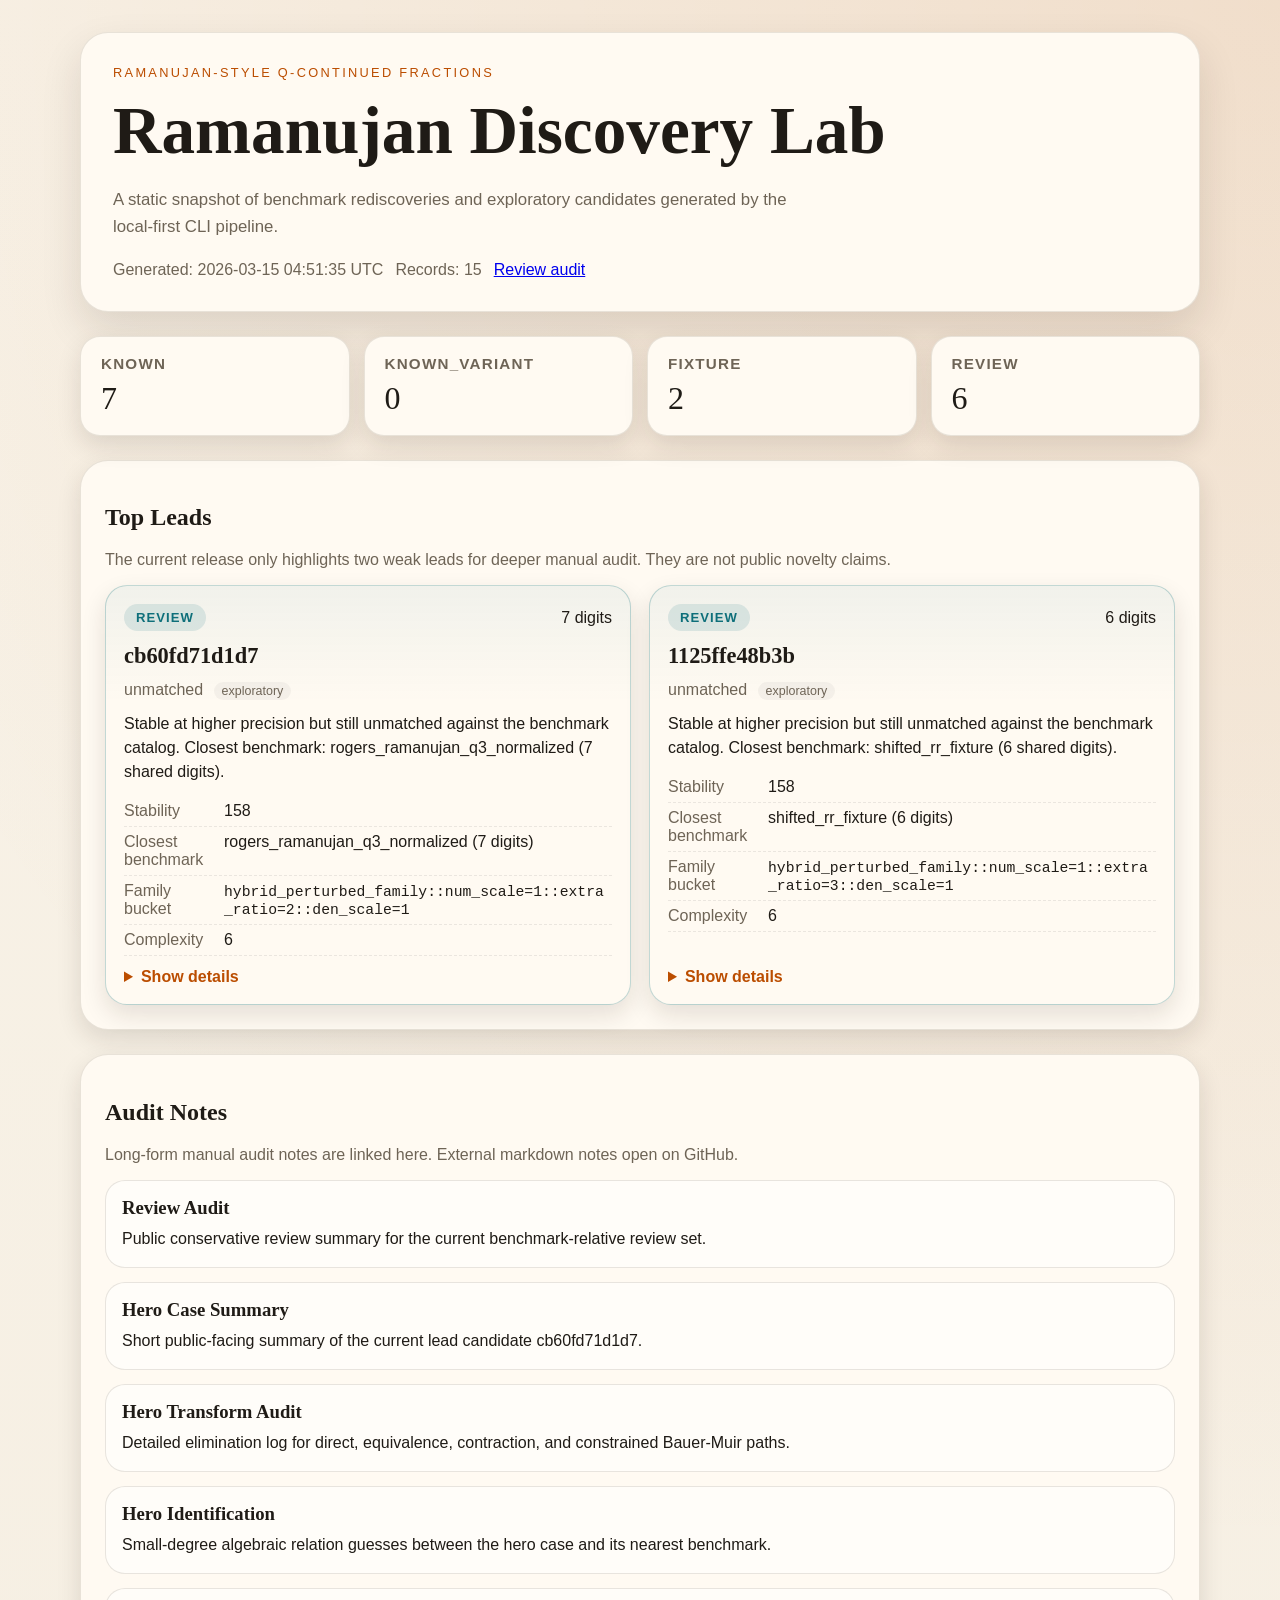
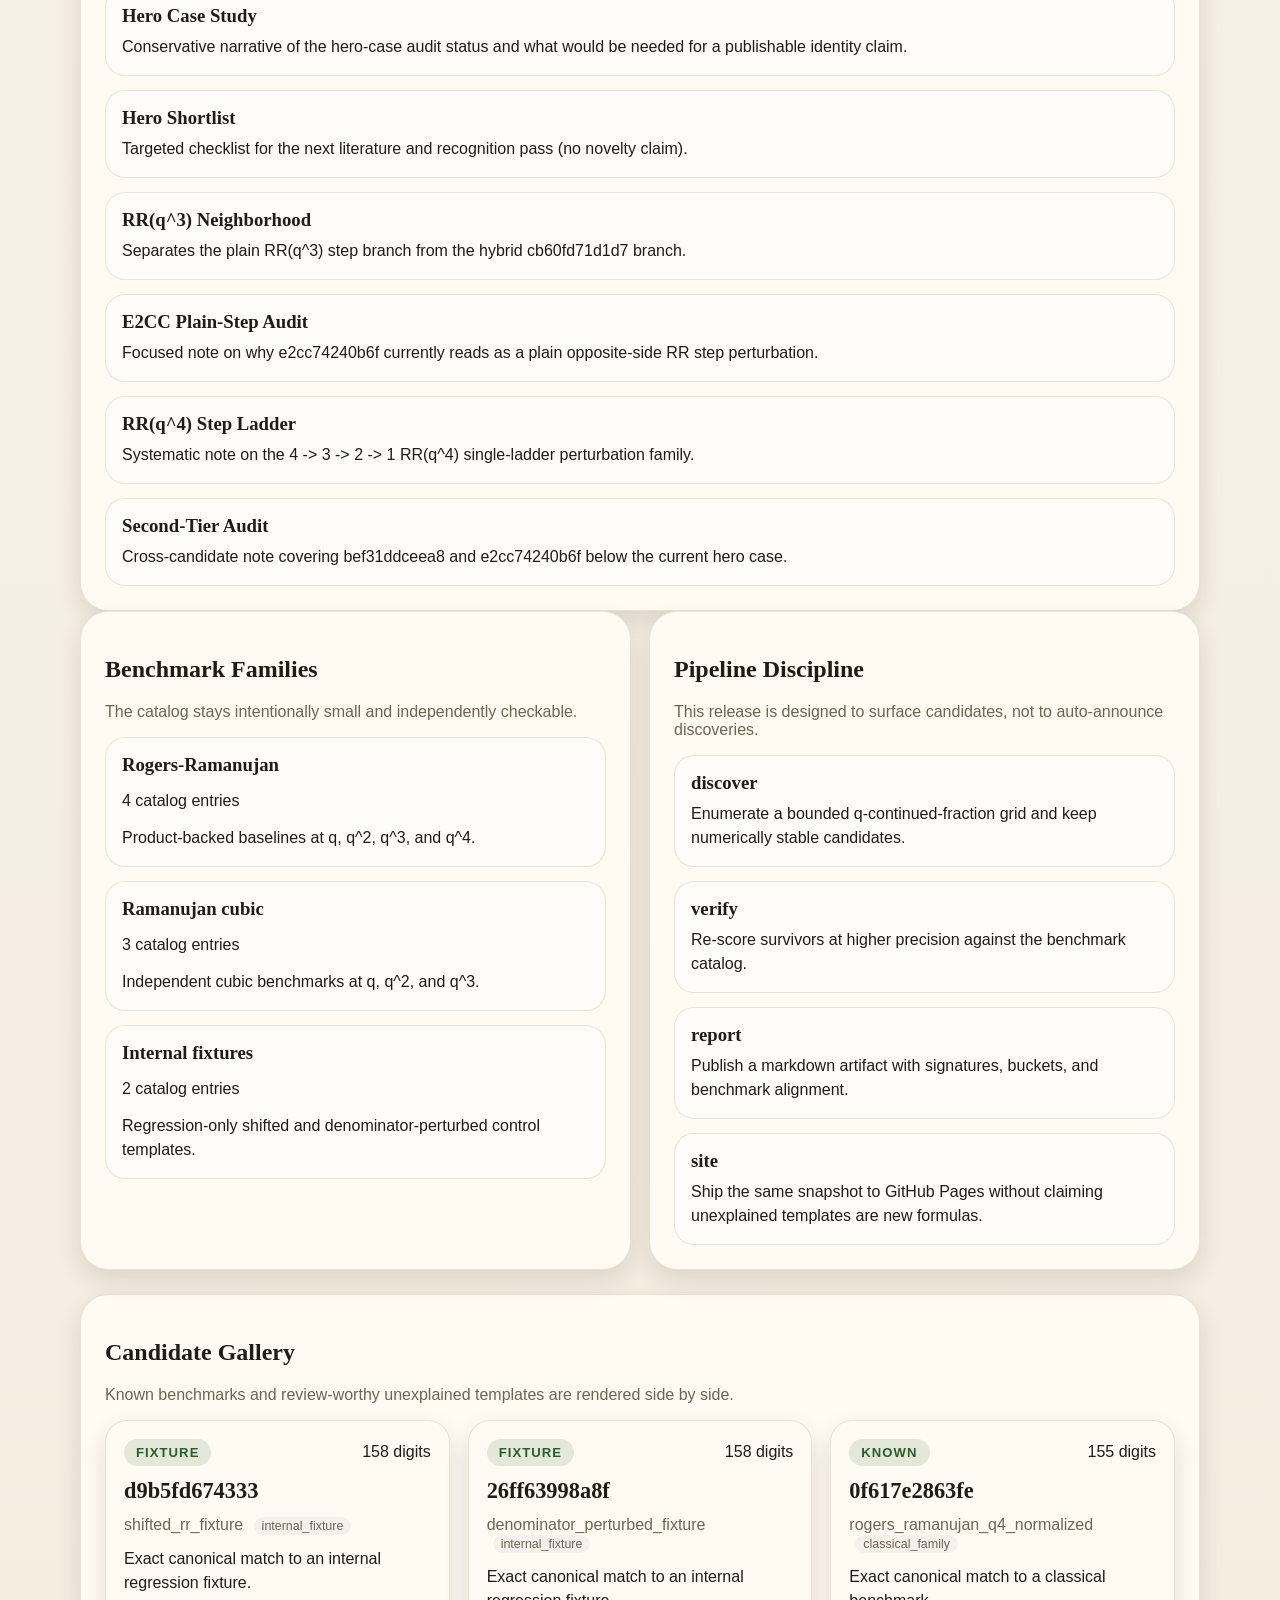
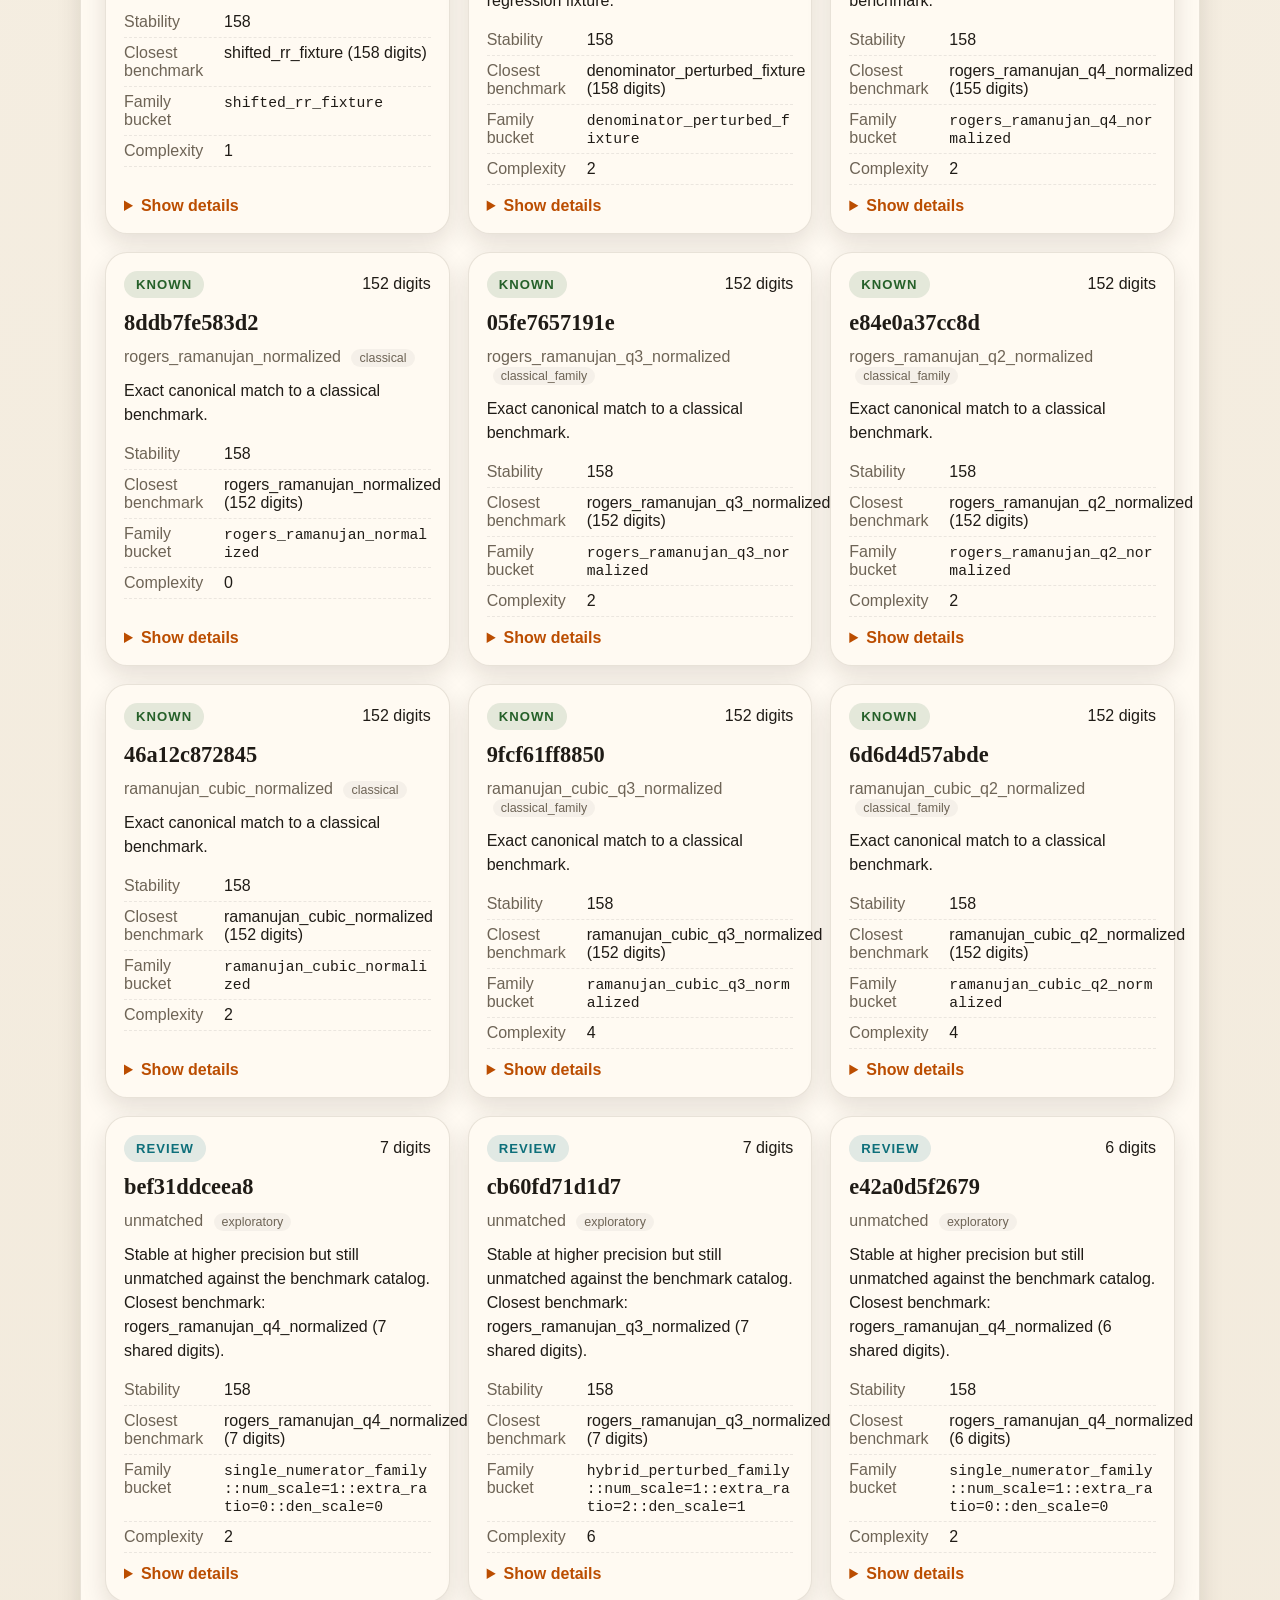
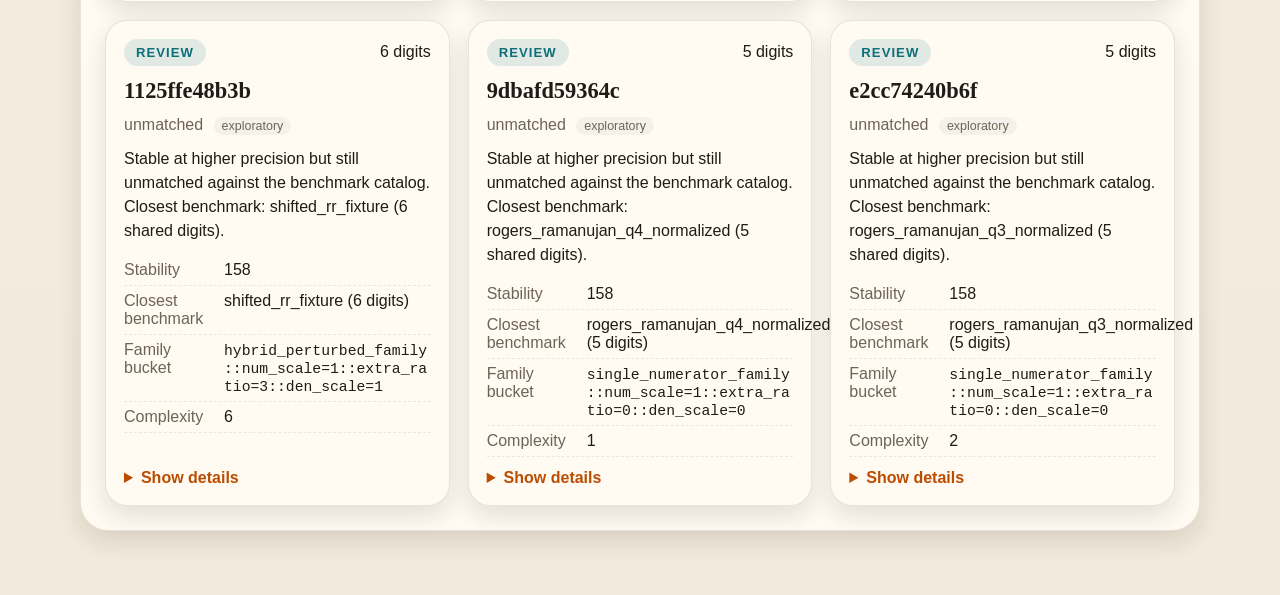
==== docs/index.html @ 00d4ba33 "Broaden hero-case identification and add public audit notes" ====
<!DOCTYPE html>
<html lang="en">
<head>
  <meta charset="utf-8">
  <meta name="viewport" content="width=device-width, initial-scale=1">
  <title>Ramanujan Discovery Lab</title>
  <link rel="stylesheet" href="styles.css">
</head>
<body>
  <main class="page">
    <section class="hero">
      <p class="eyebrow">Ramanujan-style q-continued fractions</p>
      <h1>Ramanujan Discovery Lab</h1>
      <p class="lede">A static snapshot of benchmark rediscoveries and exploratory candidates generated by the local-first CLI pipeline.</p>
      <div class="meta">
        <span>Generated: 2026-03-15 04:51:35 UTC</span>
        <span>Records: 15</span>
        <a href="review-audit.html">Review audit</a>
      </div>
    </section>
    <section class="stats" id="stats"></section>
    <section class="panel spotlight">
      <div class="panel-header">
        <h2>Top Leads</h2>
        <p>The current release only highlights two weak leads for deeper manual audit. They are not public novelty claims.</p>
      </div>
      <div class="cards" id="top-leads"></div>
    </section>
    <section class="panel">
      <div class="panel-header">
        <h2>Audit Notes</h2>
        <p>Long-form manual audit notes are linked here. External markdown notes open on GitHub.</p>
      </div>
      <div class="stack" id="audit-notes"></div>
    </section>
    <section class="info-grid">
      <section class="panel">
        <div class="panel-header">
          <h2>Benchmark Families</h2>
          <p>The catalog stays intentionally small and independently checkable.</p>
        </div>
        <div class="stack" id="benchmark-families"></div>
      </section>
      <section class="panel">
        <div class="panel-header">
          <h2>Pipeline Discipline</h2>
          <p>This release is designed to surface candidates, not to auto-announce discoveries.</p>
        </div>
        <div class="stack" id="pipeline-list"></div>
      </section>
    </section>
    <section class="panel">
      <div class="panel-header">
        <h2>Candidate Gallery</h2>
        <p>Known benchmarks and review-worthy unexplained templates are rendered side by side.</p>
      </div>
      <div class="cards" id="cards"></div>
    </section>
  </main>
  <script>
    const payload = {"title": "Ramanujan Discovery Lab", "generated_at": "2026-03-15 04:51:35 UTC", "records": [{"id": "d9b5fd674333", "template": {"top_constant": 1, "base_denominator": 1, "numerator_scale": 1, "numerator_q_shift": 2, "numerator_q_step": 1, "numerator_extra_scale": 0, "numerator_extra_q_shift": 1, "numerator_extra_q_step": 1, "denominator_constant": 1, "denominator_scale": 0, "denominator_q_shift": 1, "denominator_q_step": 1}, "q_values": [0.04, 0.11, 0.17, 0.23], "value_estimates": ["0.998402657976864789170521", "0.988060358992057478100966", "0.972045123636784664545912", "0.950330180758873924590325"], "matched_target": "shifted_rr_fixture", "closest_benchmark": "shifted_rr_fixture", "closest_benchmark_digits": 158, "family_bucket": "shifted_rr_fixture", "equivalence_key": "shifted_rr_fixture", "benchmark_kind": "internal_fixture", "digits_agree": 158, "stability_score": 158, "novelty_status": "fixture", "notes": "Exact canonical match to an internal regression fixture.", "template_signature": "qcf:top=1;base=1;ns=1;nr=2;nk=1;nes=0;ner=0;nek=0;dc=1;ds=0;dr=0;dk=0", "template_latex": "\\cfrac{1}{1 + \\cfrac{1 q^{2 + 1(n-1)}}{1 + 0 q^{1 + 1(n-1)} + \\ddots}}", "complexity_score": 1}, {"id": "26ff63998a8f", "template": {"top_constant": 1, "base_denominator": 1, "numerator_scale": 1, "numerator_q_shift": 1, "numerator_q_step": 1, "numerator_extra_scale": 0, "numerator_extra_q_shift": 1, "numerator_extra_q_step": 1, "denominator_constant": 1, "denominator_scale": 1, "denominator_q_shift": 1, "denominator_q_step": 1}, "q_values": [0.04, 0.11, 0.17, 0.23], "value_estimates": ["0.963017660597299378689753", "0.910709912663064685456978", "0.875726953889129874674948", "0.847649489867582579985575"], "matched_target": "denominator_perturbed_fixture", "closest_benchmark": "denominator_perturbed_fixture", "closest_benchmark_digits": 158, "family_bucket": "denominator_perturbed_fixture", "equivalence_key": "denominator_perturbed_fixture", "benchmark_kind": "internal_fixture", "digits_agree": 158, "stability_score": 158, "novelty_status": "fixture", "notes": "Exact canonical match to an internal regression fixture.", "template_signature": "qcf:top=1;base=1;ns=1;nr=1;nk=1;nes=0;ner=0;nek=0;dc=1;ds=1;dr=1;dk=1", "template_latex": "\\cfrac{1}{1 + \\cfrac{1 q^{1 + 1(n-1)}}{1 + 1 q^{1 + 1(n-1)} + \\ddots}}", "complexity_score": 2}, {"id": "0f617e2863fe", "template": {"top_constant": 1, "base_denominator": 1, "numerator_scale": 1, "numerator_q_shift": 4, "numerator_q_step": 4, "numerator_extra_scale": 0, "numerator_extra_q_shift": 1, "numerator_extra_q_step": 1, "denominator_constant": 1, "denominator_scale": 0, "denominator_q_shift": 1, "denominator_q_step": 1}, "q_values": [0.04, 0.11, 0.17, 0.23], "value_estimates": ["0.999997440006553599999957", "0.999853611435887640569967", "0.999165487575257894165219", "0.997209421037373132519488"], "matched_target": "rogers_ramanujan_q4_normalized", "closest_benchmark": "rogers_ramanujan_q4_normalized", "closest_benchmark_digits": 155, "family_bucket": "rogers_ramanujan_q4_normalized", "equivalence_key": "rogers_ramanujan_q4_normalized", "benchmark_kind": "classical_family", "digits_agree": 155, "stability_score": 158, "novelty_status": "known", "notes": "Exact canonical match to a classical benchmark.", "template_signature": "qcf:top=1;base=1;ns=1;nr=4;nk=4;nes=0;ner=0;nek=0;dc=1;ds=0;dr=0;dk=0", "template_latex": "\\cfrac{1}{1 + \\cfrac{1 q^{4 + 4(n-1)}}{1 + 0 q^{1 + 1(n-1)} + \\ddots}}", "complexity_score": 2}, {"id": "8ddb7fe583d2", "template": {"top_constant": 1, "base_denominator": 1, "numerator_scale": 1, "numerator_q_shift": 1, "numerator_q_step": 1, "numerator_extra_scale": 0, "numerator_extra_q_shift": 1, "numerator_extra_q_step": 1, "denominator_constant": 1, "denominator_scale": 0, "denominator_q_shift": 1, "denominator_q_step": 1}, "q_values": [0.04, 0.11, 0.17, 0.23], "value_estimates": ["0.961597538467597602733673", "0.901968116492133222222205", "0.858186654109463722548409", "0.820630020569653118707423"], "matched_target": "rogers_ramanujan_normalized", "closest_benchmark": "rogers_ramanujan_normalized", "closest_benchmark_digits": 152, "family_bucket": "rogers_ramanujan_normalized", "equivalence_key": "rogers_ramanujan_normalized", "benchmark_kind": "classical", "digits_agree": 152, "stability_score": 158, "novelty_status": "known", "notes": "Exact canonical match to a classical benchmark.", "template_signature": "qcf:top=1;base=1;ns=1;nr=1;nk=1;nes=0;ner=0;nek=0;dc=1;ds=0;dr=0;dk=0", "template_latex": "\\cfrac{1}{1 + \\cfrac{1 q^{1 + 1(n-1)}}{1 + 0 q^{1 + 1(n-1)} + \\ddots}}", "complexity_score": 0}, {"id": "05fe7657191e", "template": {"top_constant": 1, "base_denominator": 1, "numerator_scale": 1, "numerator_q_shift": 3, "numerator_q_step": 3, "numerator_extra_scale": 0, "numerator_extra_q_shift": 1, "numerator_extra_q_step": 1, "denominator_constant": 1, "denominator_scale": 0, "denominator_q_shift": 1, "denominator_q_step": 1}, "q_values": [0.04, 0.11, 0.17, 0.23], "value_estimates": ["0.999936004095999983223858", "0.998670771557865743318931", "0.995111136989226191827579", "0.987981014237806118414699"], "matched_target": "rogers_ramanujan_q3_normalized", "closest_benchmark": "rogers_ramanujan_q3_normalized", "closest_benchmark_digits": 152, "family_bucket": "rogers_ramanujan_q3_normalized", "equivalence_key": "rogers_ramanujan_q3_normalized", "benchmark_kind": "classical_family", "digits_agree": 152, "stability_score": 158, "novelty_status": "known", "notes": "Exact canonical match to a classical benchmark.", "template_signature": "qcf:top=1;base=1;ns=1;nr=3;nk=3;nes=0;ner=0;nek=0;dc=1;ds=0;dr=0;dk=0", "template_latex": "\\cfrac{1}{1 + \\cfrac{1 q^{3 + 3(n-1)}}{1 + 0 q^{1 + 1(n-1)} + \\ddots}}", "complexity_score": 2}, {"id": "e84e0a37cc8d", "template": {"top_constant": 1, "base_denominator": 1, "numerator_scale": 1, "numerator_q_shift": 2, "numerator_q_step": 2, "numerator_extra_scale": 0, "numerator_extra_q_shift": 1, "numerator_extra_q_step": 1, "denominator_constant": 1, "denominator_scale": 0, "denominator_q_shift": 1, "denominator_q_step": 1}, "q_values": [0.04, 0.11, 0.17, 0.23], "value_estimates": ["0.998402559993456869009627", "0.988046388820385687188848", "0.971934532018397165119484", "0.949890972408316039870452"], "matched_target": "rogers_ramanujan_q2_normalized", "closest_benchmark": "rogers_ramanujan_q2_normalized", "closest_benchmark_digits": 152, "family_bucket": "rogers_ramanujan_q2_normalized", "equivalence_key": "rogers_ramanujan_q2_normalized", "benchmark_kind": "classical_family", "digits_agree": 152, "stability_score": 158, "novelty_status": "known", "notes": "Exact canonical match to a classical benchmark.", "template_signature": "qcf:top=1;base=1;ns=1;nr=2;nk=2;nes=0;ner=0;nek=0;dc=1;ds=0;dr=0;dk=0", "template_latex": "\\cfrac{1}{1 + \\cfrac{1 q^{2 + 2(n-1)}}{1 + 0 q^{1 + 1(n-1)} + \\ddots}}", "complexity_score": 2}, {"id": "46a12c872845", "template": {"top_constant": 1, "base_denominator": 1, "numerator_scale": 1, "numerator_q_shift": 1, "numerator_q_step": 1, "numerator_extra_scale": 1, "numerator_extra_q_shift": 2, "numerator_extra_q_step": 2, "denominator_constant": 1, "denominator_scale": 0, "denominator_q_shift": 1, "denominator_q_step": 1}, "q_values": [0.04, 0.11, 0.17, 0.23], "value_estimates": ["0.960122793324099052462383", "0.892359376991839624588585", "0.838093820782656835146104", "0.788552806286308585752639"], "matched_target": "ramanujan_cubic_normalized", "closest_benchmark": "ramanujan_cubic_normalized", "closest_benchmark_digits": 152, "family_bucket": "ramanujan_cubic_normalized", "equivalence_key": "ramanujan_cubic_normalized", "benchmark_kind": "classical", "digits_agree": 152, "stability_score": 158, "novelty_status": "known", "notes": "Exact canonical match to a classical benchmark.", "template_signature": "qcf:top=1;base=1;ns=1;nr=1;nk=1;nes=1;ner=2;nek=2;dc=1;ds=0;dr=0;dk=0", "template_latex": "\\cfrac{1}{1 + \\cfrac{1 q^{1 + 1(n-1)} + 1 q^{2 + 2(n-1)}}{1 + 0 q^{1 + 1(n-1)} + \\ddots}}", "complexity_score": 2}, {"id": "9fcf61ff8850", "template": {"top_constant": 1, "base_denominator": 1, "numerator_scale": 1, "numerator_q_shift": 3, "numerator_q_step": 3, "numerator_extra_scale": 1, "numerator_extra_q_shift": 6, "numerator_extra_q_step": 6, "denominator_constant": 1, "denominator_scale": 0, "denominator_q_shift": 1, "denominator_q_step": 1}, "q_values": [0.04, 0.11, 0.17, 0.23], "value_estimates": ["0.999936000000524254444495", "0.998669004709614370208447", "0.995087236007702072132868", "0.98783655822225710972265"], "matched_target": "ramanujan_cubic_q3_normalized", "closest_benchmark": "ramanujan_cubic_q3_normalized", "closest_benchmark_digits": 152, "family_bucket": "ramanujan_cubic_q3_normalized", "equivalence_key": "ramanujan_cubic_q3_normalized", "benchmark_kind": "classical_family", "digits_agree": 152, "stability_score": 158, "novelty_status": "known", "notes": "Exact canonical match to a classical benchmark.", "template_signature": "qcf:top=1;base=1;ns=1;nr=3;nk=3;nes=1;ner=6;nek=6;dc=1;ds=0;dr=0;dk=0", "template_latex": "\\cfrac{1}{1 + \\cfrac{1 q^{3 + 3(n-1)} + 1 q^{6 + 6(n-1)}}{1 + 0 q^{1 + 1(n-1)} + \\ddots}}", "complexity_score": 4}, {"id": "6d6d4d57abde", "template": {"top_constant": 1, "base_denominator": 1, "numerator_scale": 1, "numerator_q_shift": 2, "numerator_q_step": 2, "numerator_extra_scale": 1, "numerator_extra_q_shift": 4, "numerator_extra_q_step": 4, "denominator_constant": 1, "denominator_scale": 0, "denominator_q_shift": 1, "denominator_q_step": 1}, "q_values": [0.04, 0.11, 0.17, 0.23], "value_estimates": ["0.998400008178882381241447", "0.987903500003250952005799", "0.971146862089333236299758", "0.947380078300437247384569"], "matched_target": "ramanujan_cubic_q2_normalized", "closest_benchmark": "ramanujan_cubic_q2_normalized", "closest_benchmark_digits": 152, "family_bucket": "ramanujan_cubic_q2_normalized", "equivalence_key": "ramanujan_cubic_q2_normalized", "benchmark_kind": "classical_family", "digits_agree": 152, "stability_score": 158, "novelty_status": "known", "notes": "Exact canonical match to a classical benchmark.", "template_signature": "qcf:top=1;base=1;ns=1;nr=2;nk=2;nes=1;ner=4;nek=4;dc=1;ds=0;dr=0;dk=0", "template_latex": "\\cfrac{1}{1 + \\cfrac{1 q^{2 + 2(n-1)} + 1 q^{4 + 4(n-1)}}{1 + 0 q^{1 + 1(n-1)} + \\ddots}}", "complexity_score": 4}, {"id": "bef31ddceea8", "template": {"top_constant": 1, "base_denominator": 1, "numerator_scale": 1, "numerator_q_shift": 4, "numerator_q_step": 3, "numerator_extra_scale": 0, "numerator_extra_q_shift": 1, "numerator_extra_q_step": 1, "denominator_constant": 1, "denominator_scale": 0, "denominator_q_shift": 1, "denominator_q_step": 1}, "q_values": [0.04, 0.11, 0.17, 0.23], "value_estimates": ["0.999997440006554002651079", "0.999853611461272939887615", "0.999165490415065920634744", "0.997209493991737890061532"], "matched_target": "unmatched", "closest_benchmark": "rogers_ramanujan_q4_normalized", "closest_benchmark_digits": 7, "family_bucket": "single_numerator_family::num_scale=1::extra_ratio=0::den_scale=0", "equivalence_key": "review::closest=rogers_ramanujan_q4_normalized::num_scale=1::main_shift_delta=0::main_step_delta=-1::extra_exists=0::extra_scale=0::extra_shift_delta=0::extra_step_delta=0::den_exists=0::den_scale=0::den_shift_delta=0::den_step_delta=0", "benchmark_kind": "exploratory", "digits_agree": 7, "stability_score": 158, "novelty_status": "review", "notes": "Stable at higher precision but still unmatched against the benchmark catalog. Closest benchmark: rogers_ramanujan_q4_normalized (7 shared digits).", "template_signature": "qcf:top=1;base=1;ns=1;nr=4;nk=3;nes=0;ner=0;nek=0;dc=1;ds=0;dr=0;dk=0", "template_latex": "\\cfrac{1}{1 + \\cfrac{1 q^{4 + 3(n-1)}}{1 + 0 q^{1 + 1(n-1)} + \\ddots}}", "complexity_score": 2}, {"id": "cb60fd71d1d7", "template": {"top_constant": 1, "base_denominator": 1, "numerator_scale": 1, "numerator_q_shift": 3, "numerator_q_step": 3, "numerator_extra_scale": 1, "numerator_extra_q_shift": 6, "numerator_extra_q_step": 6, "denominator_constant": 1, "denominator_scale": 1, "denominator_q_shift": 3, "denominator_q_step": 3}, "q_values": [0.04, 0.11, 0.17, 0.23], "value_estimates": ["0.999936004095999966449863", "0.998670771554739824461899", "0.99511113641513511126752", "0.987980993110192036134198"], "matched_target": "unmatched", "closest_benchmark": "rogers_ramanujan_q3_normalized", "closest_benchmark_digits": 7, "family_bucket": "hybrid_perturbed_family::num_scale=1::extra_ratio=2::den_scale=1", "equivalence_key": "review::closest=rogers_ramanujan_q3_normalized::num_scale=1::main_shift_delta=0::main_step_delta=0::extra_exists=1::extra_scale=1::extra_shift_delta=3::extra_step_delta=3::den_exists=1::den_scale=1::den_shift_delta=3::den_step_delta=3", "benchmark_kind": "exploratory", "digits_agree": 7, "stability_score": 158, "novelty_status": "review", "notes": "Stable at higher precision but still unmatched against the benchmark catalog. Closest benchmark: rogers_ramanujan_q3_normalized (7 shared digits).", "template_signature": "qcf:top=1;base=1;ns=1;nr=3;nk=3;nes=1;ner=6;nek=6;dc=1;ds=1;dr=3;dk=3", "template_latex": "\\cfrac{1}{1 + \\cfrac{1 q^{3 + 3(n-1)} + 1 q^{6 + 6(n-1)}}{1 + 1 q^{3 + 3(n-1)} + \\ddots}}", "complexity_score": 6}, {"id": "e42a0d5f2679", "template": {"top_constant": 1, "base_denominator": 1, "numerator_scale": 1, "numerator_q_shift": 4, "numerator_q_step": 2, "numerator_extra_scale": 0, "numerator_extra_q_shift": 1, "numerator_extra_q_step": 1, "denominator_constant": 1, "denominator_scale": 0, "denominator_q_shift": 1, "denominator_q_step": 1}, "q_values": [0.04, 0.11, 0.17, 0.23], "value_estimates": ["0.999997440006564068929097", "0.999853611692047978920103", "0.999165507119414228190634", "0.997209811137269532162656"], "matched_target": "unmatched", "closest_benchmark": "rogers_ramanujan_q4_normalized", "closest_benchmark_digits": 6, "family_bucket": "single_numerator_family::num_scale=1::extra_ratio=0::den_scale=0", "equivalence_key": "review::closest=rogers_ramanujan_q4_normalized::num_scale=1::main_shift_delta=0::main_step_delta=-2::extra_exists=0::extra_scale=0::extra_shift_delta=0::extra_step_delta=0::den_exists=0::den_scale=0::den_shift_delta=0::den_step_delta=0", "benchmark_kind": "exploratory", "digits_agree": 6, "stability_score": 158, "novelty_status": "review", "notes": "Stable at higher precision but still unmatched against the benchmark catalog. Closest benchmark: rogers_ramanujan_q4_normalized (6 shared digits).", "template_signature": "qcf:top=1;base=1;ns=1;nr=4;nk=2;nes=0;ner=0;nek=0;dc=1;ds=0;dr=0;dk=0", "template_latex": "\\cfrac{1}{1 + \\cfrac{1 q^{4 + 2(n-1)}}{1 + 0 q^{1 + 1(n-1)} + \\ddots}}", "complexity_score": 2}, {"id": "1125ffe48b3b", "template": {"top_constant": 1, "base_denominator": 1, "numerator_scale": 1, "numerator_q_shift": 2, "numerator_q_step": 2, "numerator_extra_scale": 1, "numerator_extra_q_shift": 6, "numerator_extra_q_step": 6, "denominator_constant": 1, "denominator_scale": 1, "denominator_q_shift": 3, "denominator_q_step": 2}, "q_values": [0.04, 0.11, 0.17, 0.23], "value_estimates": ["0.998402657976864354412147", "0.988060358961226813668908", "0.972045119888720814994786", "0.950330077811961293294078"], "matched_target": "unmatched", "closest_benchmark": "shifted_rr_fixture", "closest_benchmark_digits": 6, "family_bucket": "hybrid_perturbed_family::num_scale=1::extra_ratio=3::den_scale=1", "equivalence_key": "review::closest=shifted_rr_fixture::num_scale=1::main_shift_delta=0::main_step_delta=1::extra_exists=1::extra_scale=1::extra_shift_delta=4::extra_step_delta=4::den_exists=1::den_scale=1::den_shift_delta=3::den_step_delta=2", "benchmark_kind": "exploratory", "digits_agree": 6, "stability_score": 158, "novelty_status": "review", "notes": "Stable at higher precision but still unmatched against the benchmark catalog. Closest benchmark: shifted_rr_fixture (6 shared digits).", "template_signature": "qcf:top=1;base=1;ns=1;nr=2;nk=2;nes=1;ner=6;nek=6;dc=1;ds=1;dr=3;dk=2", "template_latex": "\\cfrac{1}{1 + \\cfrac{1 q^{2 + 2(n-1)} + 1 q^{6 + 6(n-1)}}{1 + 1 q^{3 + 2(n-1)} + \\ddots}}", "complexity_score": 6}, {"id": "9dbafd59364c", "template": {"top_constant": 1, "base_denominator": 1, "numerator_scale": 1, "numerator_q_shift": 4, "numerator_q_step": 1, "numerator_extra_scale": 0, "numerator_extra_q_shift": 1, "numerator_extra_q_step": 1, "denominator_constant": 1, "denominator_scale": 0, "denominator_q_shift": 1, "denominator_q_step": 1}, "q_values": [0.04, 0.11, 0.17, 0.23], "value_estimates": ["0.999997440006815725852738", "0.999853613789965385835123", "0.999165605363990863305401", "0.997211188945521580500569"], "matched_target": "unmatched", "closest_benchmark": "rogers_ramanujan_q4_normalized", "closest_benchmark_digits": 5, "family_bucket": "single_numerator_family::num_scale=1::extra_ratio=0::den_scale=0", "equivalence_key": "review::closest=rogers_ramanujan_q4_normalized::num_scale=1::main_shift_delta=0::main_step_delta=-3::extra_exists=0::extra_scale=0::extra_shift_delta=0::extra_step_delta=0::den_exists=0::den_scale=0::den_shift_delta=0::den_step_delta=0", "benchmark_kind": "exploratory", "digits_agree": 5, "stability_score": 158, "novelty_status": "review", "notes": "Stable at higher precision but still unmatched against the benchmark catalog. Closest benchmark: rogers_ramanujan_q4_normalized (5 shared digits).", "template_signature": "qcf:top=1;base=1;ns=1;nr=4;nk=1;nes=0;ner=0;nek=0;dc=1;ds=0;dr=0;dk=0", "template_latex": "\\cfrac{1}{1 + \\cfrac{1 q^{4 + 1(n-1)}}{1 + 0 q^{1 + 1(n-1)} + \\ddots}}", "complexity_score": 1}, {"id": "e2cc74240b6f", "template": {"top_constant": 1, "base_denominator": 1, "numerator_scale": 1, "numerator_q_shift": 3, "numerator_q_step": 4, "numerator_extra_scale": 0, "numerator_extra_q_shift": 1, "numerator_extra_q_step": 1, "denominator_constant": 1, "denominator_scale": 0, "denominator_q_shift": 1, "denominator_q_step": 1}, "q_values": [0.04, 0.11, 0.17, 0.23], "value_estimates": ["0.999936004095748357194092", "0.998670769464871683147011", "0.995111039524113501858646", "0.987979660739315713434079"], "matched_target": "unmatched", "closest_benchmark": "rogers_ramanujan_q3_normalized", "closest_benchmark_digits": 5, "family_bucket": "single_numerator_family::num_scale=1::extra_ratio=0::den_scale=0", "equivalence_key": "review::closest=rogers_ramanujan_q3_normalized::num_scale=1::main_shift_delta=0::main_step_delta=1::extra_exists=0::extra_scale=0::extra_shift_delta=0::extra_step_delta=0::den_exists=0::den_scale=0::den_shift_delta=0::den_step_delta=0", "benchmark_kind": "exploratory", "digits_agree": 5, "stability_score": 158, "novelty_status": "review", "notes": "Stable at higher precision but still unmatched against the benchmark catalog. Closest benchmark: rogers_ramanujan_q3_normalized (5 shared digits).", "template_signature": "qcf:top=1;base=1;ns=1;nr=3;nk=4;nes=0;ner=0;nek=0;dc=1;ds=0;dr=0;dk=0", "template_latex": "\\cfrac{1}{1 + \\cfrac{1 q^{3 + 4(n-1)}}{1 + 0 q^{1 + 1(n-1)} + \\ddots}}", "complexity_score": 2}], "status_counts": {"known": 7, "known_variant": 0, "fixture": 2, "review": 6}, "benchmark_families": [{"name": "Rogers-Ramanujan", "count": 4, "description": "Product-backed baselines at q, q^2, q^3, and q^4."}, {"name": "Ramanujan cubic", "count": 3, "description": "Independent cubic benchmarks at q, q^2, and q^3."}, {"name": "Internal fixtures", "count": 2, "description": "Regression-only shifted and denominator-perturbed control templates."}], "pipeline": [{"step": "discover", "detail": "Enumerate a bounded q-continued-fraction grid and keep numerically stable candidates."}, {"step": "verify", "detail": "Re-score survivors at higher precision against the benchmark catalog."}, {"step": "report", "detail": "Publish a markdown artifact with signatures, buckets, and benchmark alignment."}, {"step": "site", "detail": "Ship the same snapshot to GitHub Pages without claiming unexplained templates are new formulas."}], "audit_notes": [{"title": "Review Audit", "href": "review-audit.html", "description": "Public conservative review summary for the current benchmark-relative review set."}, {"title": "Hero Case Summary", "href": "https://github.com/peter941221/ramanujan-discovery-lab/blob/main/CB60FD71D1D7_PUBLIC_SUMMARY.md", "description": "Short public-facing summary of the current lead candidate cb60fd71d1d7."}, {"title": "Hero Transform Audit", "href": "https://github.com/peter941221/ramanujan-discovery-lab/blob/main/CB60FD71D1D7_TRANSFORM_AUDIT.md", "description": "Detailed elimination log for direct, equivalence, contraction, and constrained Bauer-Muir paths."}, {"title": "Hero Identification", "href": "https://github.com/peter941221/ramanujan-discovery-lab/blob/main/CB60FD71D1D7_IDENTIFICATION_NOTE.md", "description": "Small-degree algebraic relation guesses between the hero case and its nearest benchmark."}, {"title": "Hero Case Study", "href": "https://github.com/peter941221/ramanujan-discovery-lab/blob/main/CB60FD71D1D7_CASE_STUDY.md", "description": "Conservative narrative of the hero-case audit status and what would be needed for a publishable identity claim."}, {"title": "Hero Shortlist", "href": "https://github.com/peter941221/ramanujan-discovery-lab/blob/main/CB60FD71D1D7_SHORTLIST.md", "description": "Targeted checklist for the next literature and recognition pass (no novelty claim)."}, {"title": "RR(q^3) Neighborhood", "href": "https://github.com/peter941221/ramanujan-discovery-lab/blob/main/RR_Q3_NEIGHBORHOOD_AUDIT.md", "description": "Separates the plain RR(q^3) step branch from the hybrid cb60fd71d1d7 branch."}, {"title": "E2CC Plain-Step Audit", "href": "https://github.com/peter941221/ramanujan-discovery-lab/blob/main/E2CC74240B6F_PLAIN_STEP_AUDIT.md", "description": "Focused note on why e2cc74240b6f currently reads as a plain opposite-side RR step perturbation."}, {"title": "RR(q^4) Step Ladder", "href": "https://github.com/peter941221/ramanujan-discovery-lab/blob/main/RR_Q4_STEP_LADDER_AUDIT.md", "description": "Systematic note on the 4 -> 3 -> 2 -> 1 RR(q^4) single-ladder perturbation family."}, {"title": "Second-Tier Audit", "href": "https://github.com/peter941221/ramanujan-discovery-lab/blob/main/SECOND_TIER_REVIEW_AUDIT.md", "description": "Cross-candidate note covering bef31ddceea8 and e2cc74240b6f below the current hero case."}], "top_leads": [{"id": "cb60fd71d1d7", "template": {"top_constant": 1, "base_denominator": 1, "numerator_scale": 1, "numerator_q_shift": 3, "numerator_q_step": 3, "numerator_extra_scale": 1, "numerator_extra_q_shift": 6, "numerator_extra_q_step": 6, "denominator_constant": 1, "denominator_scale": 1, "denominator_q_shift": 3, "denominator_q_step": 3}, "q_values": [0.04, 0.11, 0.17, 0.23], "value_estimates": ["0.999936004095999966449863", "0.998670771554739824461899", "0.99511113641513511126752", "0.987980993110192036134198"], "matched_target": "unmatched", "closest_benchmark": "rogers_ramanujan_q3_normalized", "closest_benchmark_digits": 7, "family_bucket": "hybrid_perturbed_family::num_scale=1::extra_ratio=2::den_scale=1", "equivalence_key": "review::closest=rogers_ramanujan_q3_normalized::num_scale=1::main_shift_delta=0::main_step_delta=0::extra_exists=1::extra_scale=1::extra_shift_delta=3::extra_step_delta=3::den_exists=1::den_scale=1::den_shift_delta=3::den_step_delta=3", "benchmark_kind": "exploratory", "digits_agree": 7, "stability_score": 158, "novelty_status": "review", "notes": "Stable at higher precision but still unmatched against the benchmark catalog. Closest benchmark: rogers_ramanujan_q3_normalized (7 shared digits).", "template_signature": "qcf:top=1;base=1;ns=1;nr=3;nk=3;nes=1;ner=6;nek=6;dc=1;ds=1;dr=3;dk=3", "template_latex": "\\cfrac{1}{1 + \\cfrac{1 q^{3 + 3(n-1)} + 1 q^{6 + 6(n-1)}}{1 + 1 q^{3 + 3(n-1)} + \\ddots}}", "complexity_score": 6}, {"id": "1125ffe48b3b", "template": {"top_constant": 1, "base_denominator": 1, "numerator_scale": 1, "numerator_q_shift": 2, "numerator_q_step": 2, "numerator_extra_scale": 1, "numerator_extra_q_shift": 6, "numerator_extra_q_step": 6, "denominator_constant": 1, "denominator_scale": 1, "denominator_q_shift": 3, "denominator_q_step": 2}, "q_values": [0.04, 0.11, 0.17, 0.23], "value_estimates": ["0.998402657976864354412147", "0.988060358961226813668908", "0.972045119888720814994786", "0.950330077811961293294078"], "matched_target": "unmatched", "closest_benchmark": "shifted_rr_fixture", "closest_benchmark_digits": 6, "family_bucket": "hybrid_perturbed_family::num_scale=1::extra_ratio=3::den_scale=1", "equivalence_key": "review::closest=shifted_rr_fixture::num_scale=1::main_shift_delta=0::main_step_delta=1::extra_exists=1::extra_scale=1::extra_shift_delta=4::extra_step_delta=4::den_exists=1::den_scale=1::den_shift_delta=3::den_step_delta=2", "benchmark_kind": "exploratory", "digits_agree": 6, "stability_score": 158, "novelty_status": "review", "notes": "Stable at higher precision but still unmatched against the benchmark catalog. Closest benchmark: shifted_rr_fixture (6 shared digits).", "template_signature": "qcf:top=1;base=1;ns=1;nr=2;nk=2;nes=1;ner=6;nek=6;dc=1;ds=1;dr=3;dk=2", "template_latex": "\\cfrac{1}{1 + \\cfrac{1 q^{2 + 2(n-1)} + 1 q^{6 + 6(n-1)}}{1 + 1 q^{3 + 2(n-1)} + \\ddots}}", "complexity_score": 6}]};
    const stats = document.getElementById("stats");
    const topLeads = document.getElementById("top-leads");
    const auditNotes = document.getElementById("audit-notes");
    const benchmarkFamilies = document.getElementById("benchmark-families");
    const pipelineList = document.getElementById("pipeline-list");
    const cards = document.getElementById("cards");

    const renderCard = (record, className = "") => {
      const card = document.createElement("article");
      card.className = `card status-${record.novelty_status} ${className}`.trim();
      card.innerHTML = `
        <div class="card-top">
          <span class="status-pill">${record.novelty_status}</span>
          <span class="digits">${record.digits_agree} digits</span>
        </div>
        <h3>${record.id}</h3>
        <p class="target">${record.matched_target} <span>${record.benchmark_kind}</span></p>
        <p class="notes">${record.notes}</p>
        <dl>
          <div><dt>Stability</dt><dd>${record.stability_score}</dd></div>
          <div><dt>Closest benchmark</dt><dd>${record.closest_benchmark} (${record.closest_benchmark_digits} digits)</dd></div>
          <div><dt>Family bucket</dt><dd><code>${record.family_bucket}</code></dd></div>
          <div><dt>Complexity</dt><dd>${record.complexity_score}</dd></div>
        </dl>
        <details>
          <summary>Show details</summary>
          <p><strong>Signature</strong><br><code>${record.template_signature}</code></p>
          <p><strong>q values</strong><br><code>${record.q_values.join(", ")}</code></p>
          <p><strong>Estimates</strong><br><code>${record.value_estimates.join("<br>")}</code></p>
          <p><strong>LaTeX</strong><br><code>${record.template_latex}</code></p>
        </details>
      `;
      return card;
    };

    const renderNote = (note) => {
      const link = document.createElement("a");
      link.className = "info-card note-link";
      link.href = note.href;
      if (note.href.startsWith("http")) {
        link.target = "_blank";
        link.rel = "noreferrer";
      }
      link.innerHTML = `
        <h3>${note.title}</h3>
        <p class="notes">${note.description}</p>
      `;
      return link;
    };

    Object.entries(payload.status_counts).forEach(([key, value]) => {
      const item = document.createElement("article");
      item.className = "stat";
      item.innerHTML = `<h3>${key}</h3><p>${value}</p>`;
      stats.appendChild(item);
    });

    payload.top_leads.forEach((record) => {
      topLeads.appendChild(renderCard(record, "lead-card"));
    });

    payload.audit_notes.forEach((note) => {
      auditNotes.appendChild(renderNote(note));
    });

    payload.benchmark_families.forEach((family) => {
      const item = document.createElement("article");
      item.className = "info-card";
      item.innerHTML = `
        <h3>${family.name}</h3>
        <p class="digits">${family.count} catalog entries</p>
        <p class="notes">${family.description}</p>
      `;
      benchmarkFamilies.appendChild(item);
    });

    payload.pipeline.forEach((entry) => {
      const item = document.createElement("article");
      item.className = "info-card";
      item.innerHTML = `
        <h3>${entry.step}</h3>
        <p class="notes">${entry.detail}</p>
      `;
      pipelineList.appendChild(item);
    });

    payload.records.forEach((record) => {
      cards.appendChild(renderCard(record));
    });
  </script>
</body>
</html>
---- docs/styles.css ----
:root {
  --bg: #f6f1e8;
  --panel: #fffaf2;
  --ink: #1f1b16;
  --muted: #6e6456;
  --accent: #bb4d00;
  --accent-soft: #f3c9a2;
  --review: #0e6f7a;
  --known: #256029;
  --shadow: rgba(38, 28, 16, 0.12);
  --border: rgba(70, 50, 30, 0.12);
  --font-sans: "IBM Plex Sans", "Segoe UI", sans-serif;
  --font-serif: "IBM Plex Serif", Georgia, serif;
}

* {
  box-sizing: border-box;
}

body {
  margin: 0;
  background:
    radial-gradient(circle at top right, rgba(187, 77, 0, 0.12), transparent 28%),
    linear-gradient(180deg, #f8f2e7 0%, #f2eadc 100%);
  color: var(--ink);
  font-family: var(--font-sans);
}

.page {
  width: min(1120px, calc(100% - 32px));
  margin: 0 auto;
  padding: 32px 0 64px;
}

.hero {
  background: var(--panel);
  border: 1px solid var(--border);
  border-radius: 28px;
  padding: 32px;
  box-shadow: 0 18px 40px var(--shadow);
}

.eyebrow {
  margin: 0;
  text-transform: uppercase;
  letter-spacing: 0.18em;
  color: var(--accent);
  font-size: 0.8rem;
}

.hero h1,
.panel h2 {
  font-family: var(--font-serif);
}

.hero h1 {
  margin: 12px 0;
  font-size: clamp(2.2rem, 6vw, 4.2rem);
}

.lede {
  max-width: 700px;
  color: var(--muted);
  font-size: 1.05rem;
  line-height: 1.6;
}

.meta {
  display: flex;
  flex-wrap: wrap;
  gap: 12px;
  margin-top: 20px;
  color: var(--muted);
}

.stats {
  display: grid;
  grid-template-columns: repeat(auto-fit, minmax(180px, 1fr));
  gap: 14px;
  margin: 24px 0;
}

.info-grid {
  display: grid;
  grid-template-columns: repeat(auto-fit, minmax(280px, 1fr));
  gap: 18px;
  margin-bottom: 24px;
}

.stat,
.card,
.panel {
  background: var(--panel);
  border: 1px solid var(--border);
  box-shadow: 0 10px 24px var(--shadow);
}

.stat {
  border-radius: 20px;
  padding: 18px 20px;
}

.stat h3 {
  margin: 0;
  font-size: 0.95rem;
  text-transform: uppercase;
  letter-spacing: 0.08em;
  color: var(--muted);
}

.stat p {
  margin: 8px 0 0;
  font-size: 2rem;
  font-family: var(--font-serif);
}

.panel {
  border-radius: 28px;
  padding: 24px;
}

.spotlight {
  margin-bottom: 24px;
}

.panel-header p {
  color: var(--muted);
}

.cards {
  display: grid;
  grid-template-columns: repeat(auto-fit, minmax(280px, 1fr));
  gap: 18px;
}

.stack {
  display: grid;
  gap: 14px;
}

.card {
  border-radius: 22px;
  padding: 18px;
  display: flex;
  flex-direction: column;
  gap: 12px;
}

.card-top {
  display: flex;
  justify-content: space-between;
  align-items: center;
  gap: 8px;
}

.status-pill {
  border-radius: 999px;
  padding: 6px 12px;
  font-size: 0.82rem;
  font-weight: 700;
  text-transform: uppercase;
  letter-spacing: 0.08em;
  background: var(--accent-soft);
  color: var(--accent);
}

.status-known .status-pill,
.status-known_variant .status-pill,
.status-fixture .status-pill {
  background: rgba(37, 96, 41, 0.12);
  color: var(--known);
}

.status-review .status-pill {
  background: rgba(14, 111, 122, 0.12);
  color: var(--review);
}

.lead-card {
  border-color: rgba(14, 111, 122, 0.25);
  background:
    linear-gradient(180deg, rgba(14, 111, 122, 0.06), transparent 28%),
    var(--panel);
}

.card h3 {
  margin: 0;
  font-family: var(--font-serif);
  font-size: 1.4rem;
}

.target {
  margin: 0;
  color: var(--muted);
}

.target span {
  display: inline-block;
  margin-left: 6px;
  padding: 2px 8px;
  border-radius: 999px;
  background: rgba(0, 0, 0, 0.04);
  font-size: 0.78rem;
}

.notes {
  margin: 0;
  line-height: 1.5;
}

dl {
  margin: 0;
}

dl div {
  display: grid;
  grid-template-columns: 92px 1fr;
  gap: 8px;
  padding: 6px 0;
  border-bottom: 1px dashed rgba(0, 0, 0, 0.08);
}

dt {
  color: var(--muted);
}

dd {
  margin: 0;
}

.info-card {
  border-radius: 20px;
  padding: 16px;
  border: 1px solid var(--border);
  background: rgba(255, 255, 255, 0.55);
}

.note-link {
  display: block;
  color: inherit;
  text-decoration: none;
  transition: transform 120ms ease, box-shadow 120ms ease, border-color 120ms ease;
}

.note-link:hover {
  transform: translateY(-1px);
  border-color: rgba(187, 77, 0, 0.28);
  box-shadow: 0 12px 22px rgba(38, 28, 16, 0.08);
}

.info-card h3 {
  margin: 0 0 8px;
  font-family: var(--font-serif);
}

details {
  margin-top: auto;
}

summary {
  cursor: pointer;
  color: var(--accent);
  font-weight: 700;
}

code {
  font-family: "Cascadia Code", "Fira Code", monospace;
  font-size: 0.92rem;
  white-space: pre-wrap;
  word-break: break-word;
}

@media (max-width: 640px) {
  .page {
    width: min(100% - 20px, 1120px);
  }

  .hero,
  .panel {
    padding: 20px;
    border-radius: 20px;
  }
}
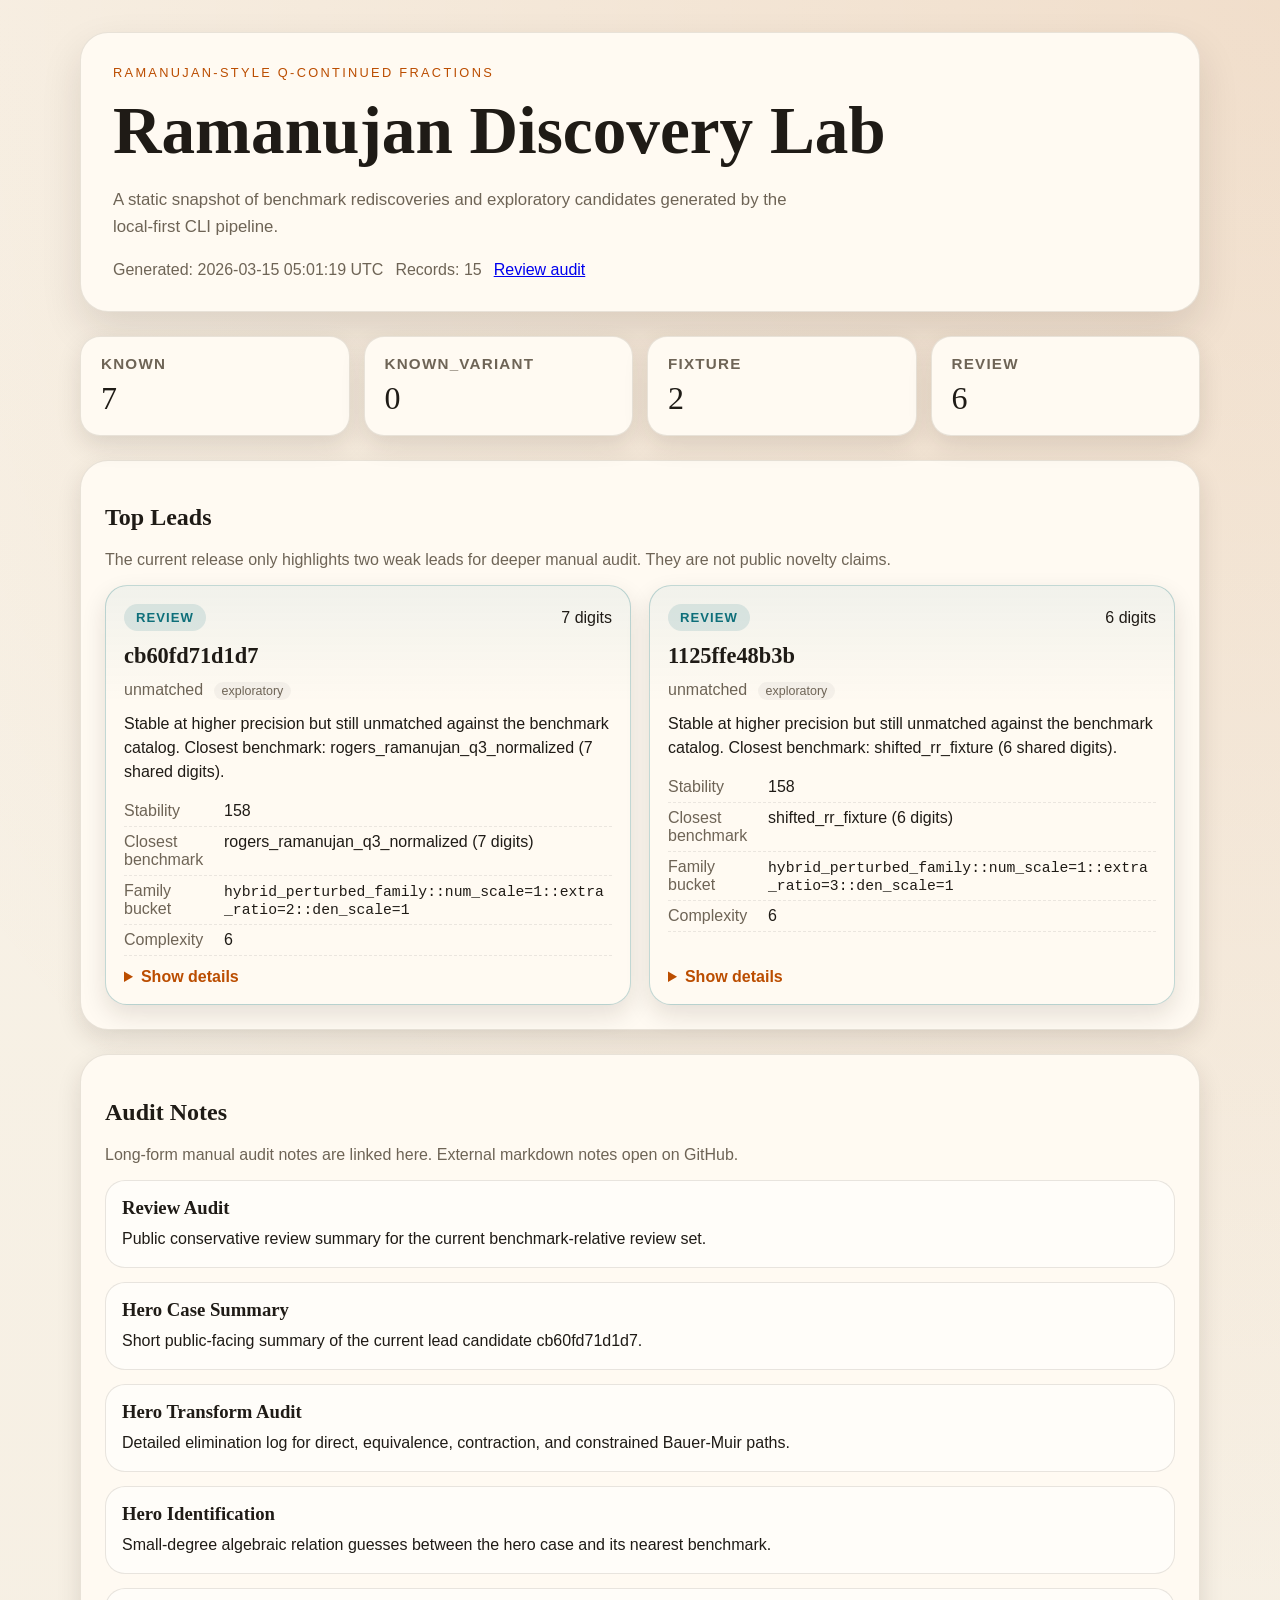
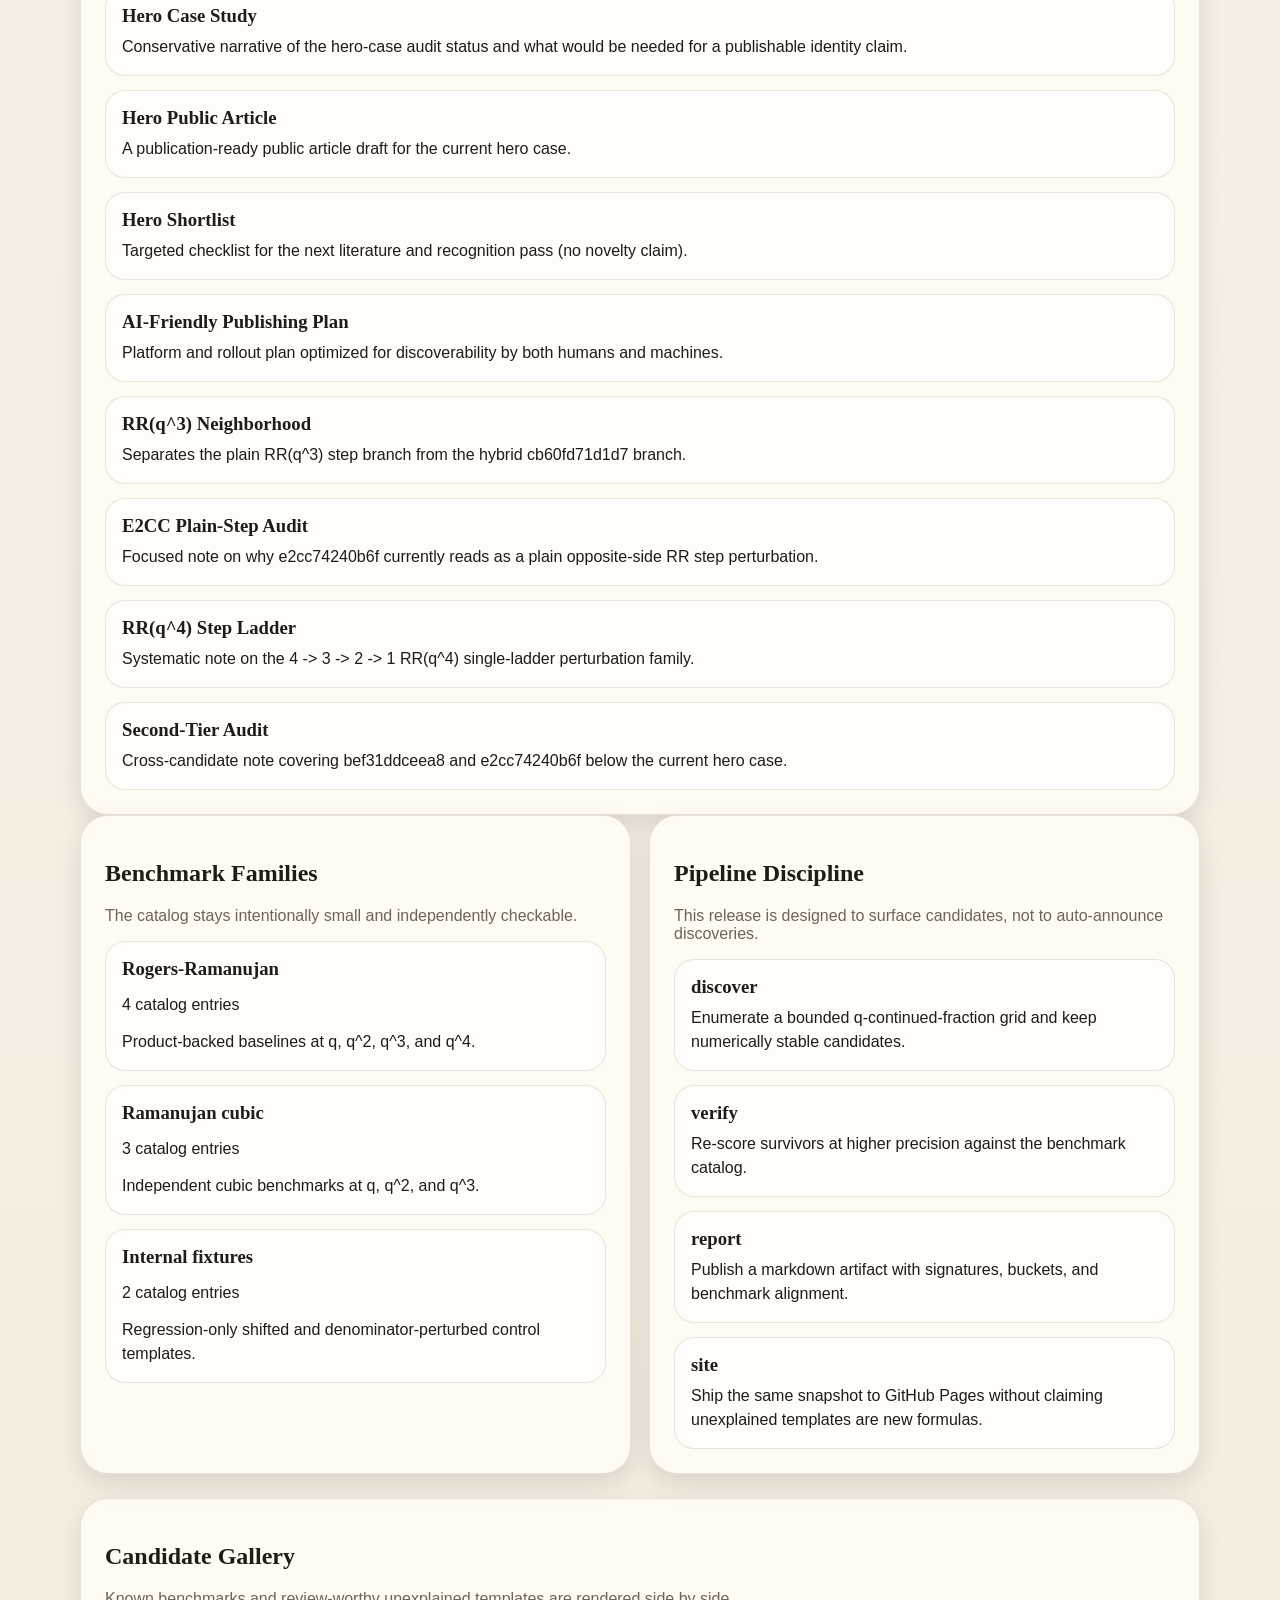
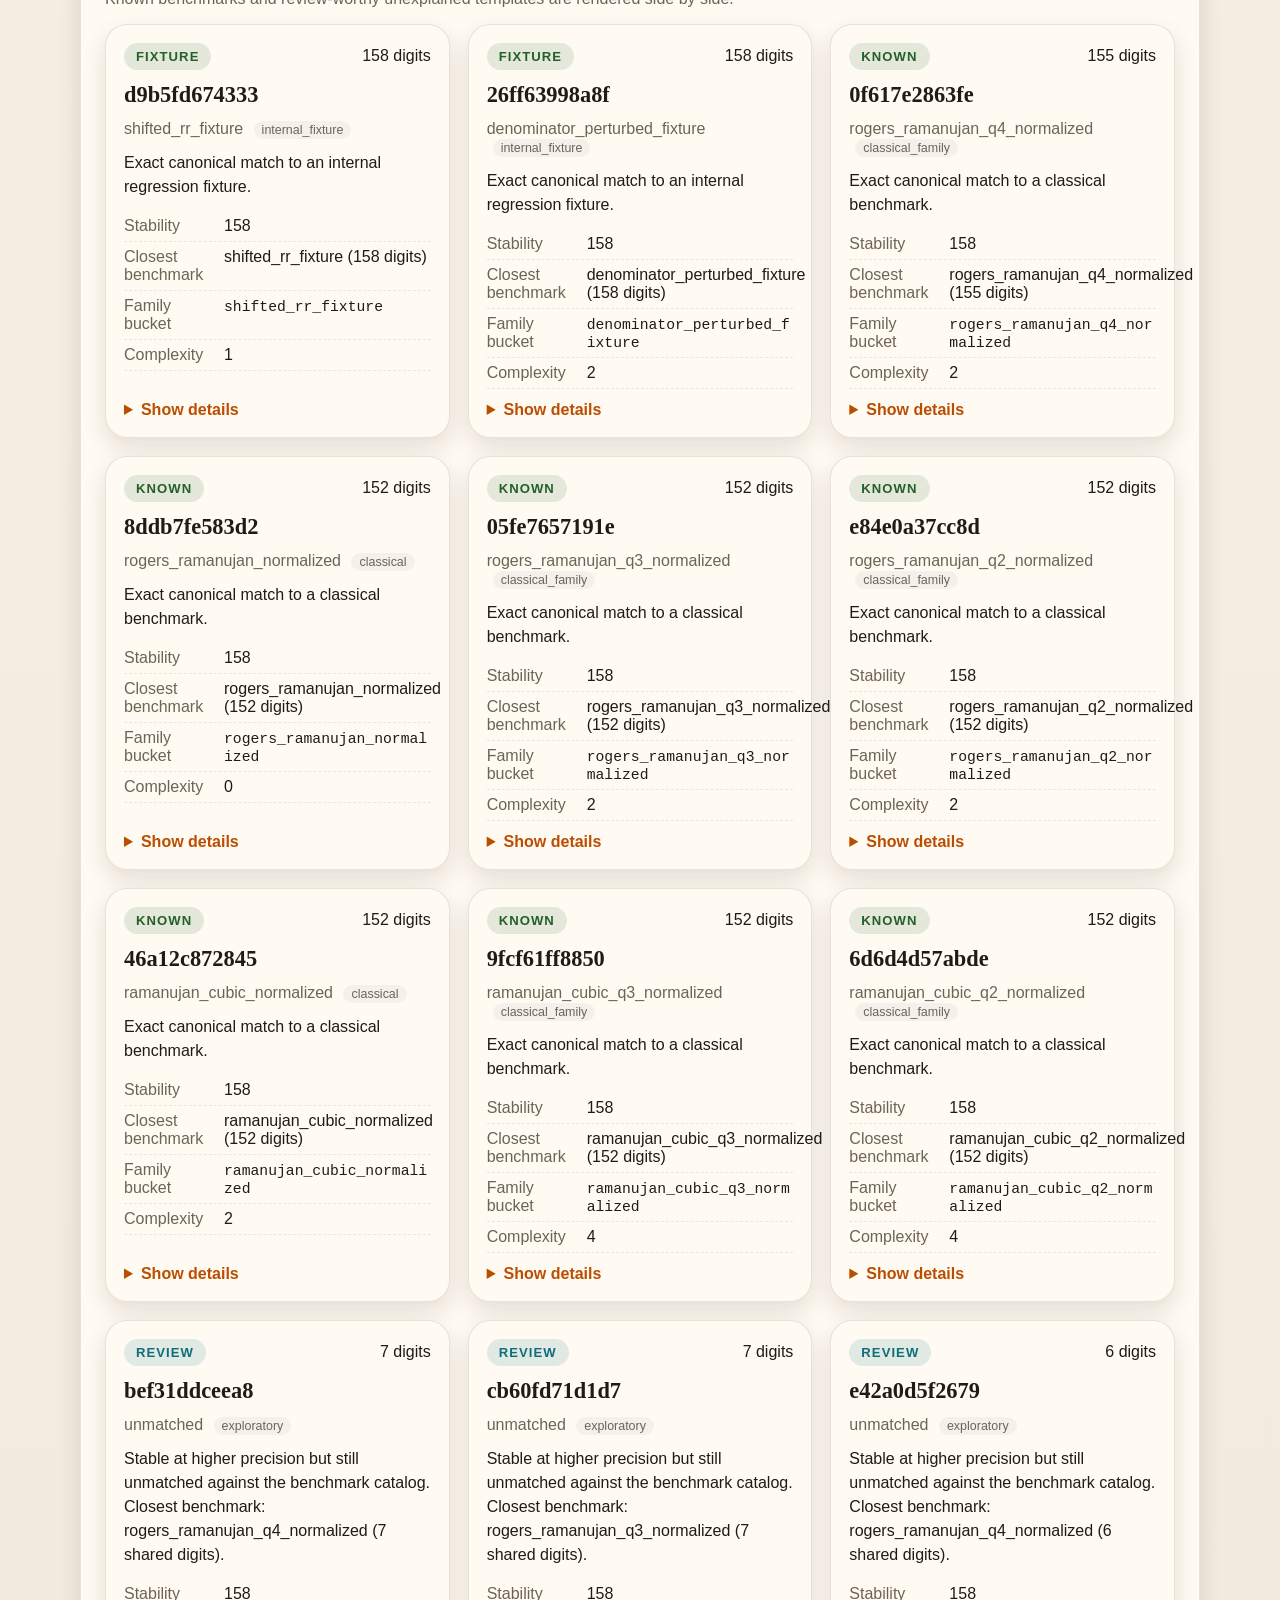
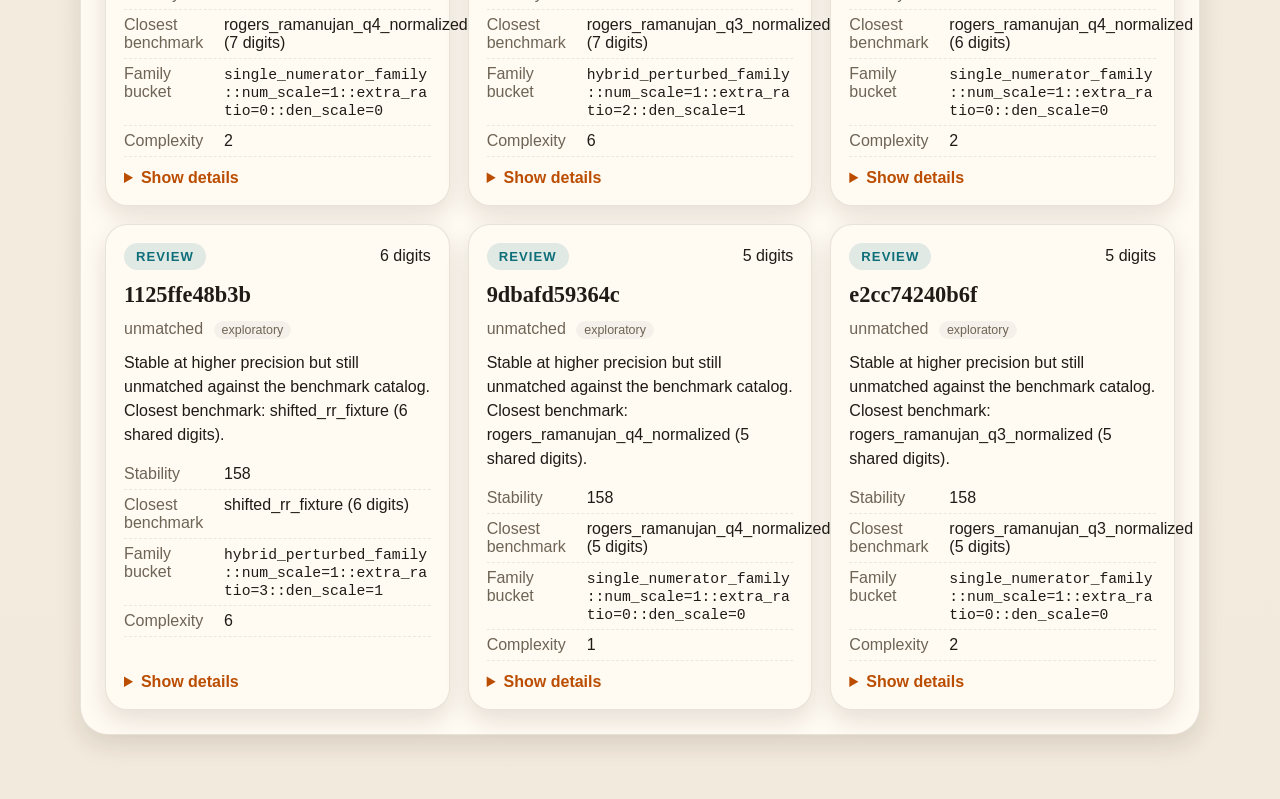
==== commit 0f28b154: "Add public article and AI-friendly publishing plan" ====
--- a/docs/index.html
+++ b/docs/index.html
@@ -13,7 +13,7 @@
       <h1>Ramanujan Discovery Lab</h1>
       <p class="lede">A static snapshot of benchmark rediscoveries and exploratory candidates generated by the local-first CLI pipeline.</p>
       <div class="meta">
-        <span>Generated: 2026-03-15 04:51:35 UTC</span>
+        <span>Generated: 2026-03-15 05:01:19 UTC</span>
         <span>Records: 15</span>
         <a href="review-audit.html">Review audit</a>
       </div>
@@ -58,7 +58,7 @@
     </section>
   </main>
   <script>
-    const payload = {"title": "Ramanujan Discovery Lab", "generated_at": "2026-03-15 04:51:35 UTC", "records": [{"id": "d9b5fd674333", "template": {"top_constant": 1, "base_denominator": 1, "numerator_scale": 1, "numerator_q_shift": 2, "numerator_q_step": 1, "numerator_extra_scale": 0, "numerator_extra_q_shift": 1, "numerator_extra_q_step": 1, "denominator_constant": 1, "denominator_scale": 0, "denominator_q_shift": 1, "denominator_q_step": 1}, "q_values": [0.04, 0.11, 0.17, 0.23], "value_estimates": ["0.998402657976864789170521", "0.988060358992057478100966", "0.972045123636784664545912", "0.950330180758873924590325"], "matched_target": "shifted_rr_fixture", "closest_benchmark": "shifted_rr_fixture", "closest_benchmark_digits": 158, "family_bucket": "shifted_rr_fixture", "equivalence_key": "shifted_rr_fixture", "benchmark_kind": "internal_fixture", "digits_agree": 158, "stability_score": 158, "novelty_status": "fixture", "notes": "Exact canonical match to an internal regression fixture.", "template_signature": "qcf:top=1;base=1;ns=1;nr=2;nk=1;nes=0;ner=0;nek=0;dc=1;ds=0;dr=0;dk=0", "template_latex": "\\cfrac{1}{1 + \\cfrac{1 q^{2 + 1(n-1)}}{1 + 0 q^{1 + 1(n-1)} + \\ddots}}", "complexity_score": 1}, {"id": "26ff63998a8f", "template": {"top_constant": 1, "base_denominator": 1, "numerator_scale": 1, "numerator_q_shift": 1, "numerator_q_step": 1, "numerator_extra_scale": 0, "numerator_extra_q_shift": 1, "numerator_extra_q_step": 1, "denominator_constant": 1, "denominator_scale": 1, "denominator_q_shift": 1, "denominator_q_step": 1}, "q_values": [0.04, 0.11, 0.17, 0.23], "value_estimates": ["0.963017660597299378689753", "0.910709912663064685456978", "0.875726953889129874674948", "0.847649489867582579985575"], "matched_target": "denominator_perturbed_fixture", "closest_benchmark": "denominator_perturbed_fixture", "closest_benchmark_digits": 158, "family_bucket": "denominator_perturbed_fixture", "equivalence_key": "denominator_perturbed_fixture", "benchmark_kind": "internal_fixture", "digits_agree": 158, "stability_score": 158, "novelty_status": "fixture", "notes": "Exact canonical match to an internal regression fixture.", "template_signature": "qcf:top=1;base=1;ns=1;nr=1;nk=1;nes=0;ner=0;nek=0;dc=1;ds=1;dr=1;dk=1", "template_latex": "\\cfrac{1}{1 + \\cfrac{1 q^{1 + 1(n-1)}}{1 + 1 q^{1 + 1(n-1)} + \\ddots}}", "complexity_score": 2}, {"id": "0f617e2863fe", "template": {"top_constant": 1, "base_denominator": 1, "numerator_scale": 1, "numerator_q_shift": 4, "numerator_q_step": 4, "numerator_extra_scale": 0, "numerator_extra_q_shift": 1, "numerator_extra_q_step": 1, "denominator_constant": 1, "denominator_scale": 0, "denominator_q_shift": 1, "denominator_q_step": 1}, "q_values": [0.04, 0.11, 0.17, 0.23], "value_estimates": ["0.999997440006553599999957", "0.999853611435887640569967", "0.999165487575257894165219", "0.997209421037373132519488"], "matched_target": "rogers_ramanujan_q4_normalized", "closest_benchmark": "rogers_ramanujan_q4_normalized", "closest_benchmark_digits": 155, "family_bucket": "rogers_ramanujan_q4_normalized", "equivalence_key": "rogers_ramanujan_q4_normalized", "benchmark_kind": "classical_family", "digits_agree": 155, "stability_score": 158, "novelty_status": "known", "notes": "Exact canonical match to a classical benchmark.", "template_signature": "qcf:top=1;base=1;ns=1;nr=4;nk=4;nes=0;ner=0;nek=0;dc=1;ds=0;dr=0;dk=0", "template_latex": "\\cfrac{1}{1 + \\cfrac{1 q^{4 + 4(n-1)}}{1 + 0 q^{1 + 1(n-1)} + \\ddots}}", "complexity_score": 2}, {"id": "8ddb7fe583d2", "template": {"top_constant": 1, "base_denominator": 1, "numerator_scale": 1, "numerator_q_shift": 1, "numerator_q_step": 1, "numerator_extra_scale": 0, "numerator_extra_q_shift": 1, "numerator_extra_q_step": 1, "denominator_constant": 1, "denominator_scale": 0, "denominator_q_shift": 1, "denominator_q_step": 1}, "q_values": [0.04, 0.11, 0.17, 0.23], "value_estimates": ["0.961597538467597602733673", "0.901968116492133222222205", "0.858186654109463722548409", "0.820630020569653118707423"], "matched_target": "rogers_ramanujan_normalized", "closest_benchmark": "rogers_ramanujan_normalized", "closest_benchmark_digits": 152, "family_bucket": "rogers_ramanujan_normalized", "equivalence_key": "rogers_ramanujan_normalized", "benchmark_kind": "classical", "digits_agree": 152, "stability_score": 158, "novelty_status": "known", "notes": "Exact canonical match to a classical benchmark.", "template_signature": "qcf:top=1;base=1;ns=1;nr=1;nk=1;nes=0;ner=0;nek=0;dc=1;ds=0;dr=0;dk=0", "template_latex": "\\cfrac{1}{1 + \\cfrac{1 q^{1 + 1(n-1)}}{1 + 0 q^{1 + 1(n-1)} + \\ddots}}", "complexity_score": 0}, {"id": "05fe7657191e", "template": {"top_constant": 1, "base_denominator": 1, "numerator_scale": 1, "numerator_q_shift": 3, "numerator_q_step": 3, "numerator_extra_scale": 0, "numerator_extra_q_shift": 1, "numerator_extra_q_step": 1, "denominator_constant": 1, "denominator_scale": 0, "denominator_q_shift": 1, "denominator_q_step": 1}, "q_values": [0.04, 0.11, 0.17, 0.23], "value_estimates": ["0.999936004095999983223858", "0.998670771557865743318931", "0.995111136989226191827579", "0.987981014237806118414699"], "matched_target": "rogers_ramanujan_q3_normalized", "closest_benchmark": "rogers_ramanujan_q3_normalized", "closest_benchmark_digits": 152, "family_bucket": "rogers_ramanujan_q3_normalized", "equivalence_key": "rogers_ramanujan_q3_normalized", "benchmark_kind": "classical_family", "digits_agree": 152, "stability_score": 158, "novelty_status": "known", "notes": "Exact canonical match to a classical benchmark.", "template_signature": "qcf:top=1;base=1;ns=1;nr=3;nk=3;nes=0;ner=0;nek=0;dc=1;ds=0;dr=0;dk=0", "template_latex": "\\cfrac{1}{1 + \\cfrac{1 q^{3 + 3(n-1)}}{1 + 0 q^{1 + 1(n-1)} + \\ddots}}", "complexity_score": 2}, {"id": "e84e0a37cc8d", "template": {"top_constant": 1, "base_denominator": 1, "numerator_scale": 1, "numerator_q_shift": 2, "numerator_q_step": 2, "numerator_extra_scale": 0, "numerator_extra_q_shift": 1, "numerator_extra_q_step": 1, "denominator_constant": 1, "denominator_scale": 0, "denominator_q_shift": 1, "denominator_q_step": 1}, "q_values": [0.04, 0.11, 0.17, 0.23], "value_estimates": ["0.998402559993456869009627", "0.988046388820385687188848", "0.971934532018397165119484", "0.949890972408316039870452"], "matched_target": "rogers_ramanujan_q2_normalized", "closest_benchmark": "rogers_ramanujan_q2_normalized", "closest_benchmark_digits": 152, "family_bucket": "rogers_ramanujan_q2_normalized", "equivalence_key": "rogers_ramanujan_q2_normalized", "benchmark_kind": "classical_family", "digits_agree": 152, "stability_score": 158, "novelty_status": "known", "notes": "Exact canonical match to a classical benchmark.", "template_signature": "qcf:top=1;base=1;ns=1;nr=2;nk=2;nes=0;ner=0;nek=0;dc=1;ds=0;dr=0;dk=0", "template_latex": "\\cfrac{1}{1 + \\cfrac{1 q^{2 + 2(n-1)}}{1 + 0 q^{1 + 1(n-1)} + \\ddots}}", "complexity_score": 2}, {"id": "46a12c872845", "template": {"top_constant": 1, "base_denominator": 1, "numerator_scale": 1, "numerator_q_shift": 1, "numerator_q_step": 1, "numerator_extra_scale": 1, "numerator_extra_q_shift": 2, "numerator_extra_q_step": 2, "denominator_constant": 1, "denominator_scale": 0, "denominator_q_shift": 1, "denominator_q_step": 1}, "q_values": [0.04, 0.11, 0.17, 0.23], "value_estimates": ["0.960122793324099052462383", "0.892359376991839624588585", "0.838093820782656835146104", "0.788552806286308585752639"], "matched_target": "ramanujan_cubic_normalized", "closest_benchmark": "ramanujan_cubic_normalized", "closest_benchmark_digits": 152, "family_bucket": "ramanujan_cubic_normalized", "equivalence_key": "ramanujan_cubic_normalized", "benchmark_kind": "classical", "digits_agree": 152, "stability_score": 158, "novelty_status": "known", "notes": "Exact canonical match to a classical benchmark.", "template_signature": "qcf:top=1;base=1;ns=1;nr=1;nk=1;nes=1;ner=2;nek=2;dc=1;ds=0;dr=0;dk=0", "template_latex": "\\cfrac{1}{1 + \\cfrac{1 q^{1 + 1(n-1)} + 1 q^{2 + 2(n-1)}}{1 + 0 q^{1 + 1(n-1)} + \\ddots}}", "complexity_score": 2}, {"id": "9fcf61ff8850", "template": {"top_constant": 1, "base_denominator": 1, "numerator_scale": 1, "numerator_q_shift": 3, "numerator_q_step": 3, "numerator_extra_scale": 1, "numerator_extra_q_shift": 6, "numerator_extra_q_step": 6, "denominator_constant": 1, "denominator_scale": 0, "denominator_q_shift": 1, "denominator_q_step": 1}, "q_values": [0.04, 0.11, 0.17, 0.23], "value_estimates": ["0.999936000000524254444495", "0.998669004709614370208447", "0.995087236007702072132868", "0.98783655822225710972265"], "matched_target": "ramanujan_cubic_q3_normalized", "closest_benchmark": "ramanujan_cubic_q3_normalized", "closest_benchmark_digits": 152, "family_bucket": "ramanujan_cubic_q3_normalized", "equivalence_key": "ramanujan_cubic_q3_normalized", "benchmark_kind": "classical_family", "digits_agree": 152, "stability_score": 158, "novelty_status": "known", "notes": "Exact canonical match to a classical benchmark.", "template_signature": "qcf:top=1;base=1;ns=1;nr=3;nk=3;nes=1;ner=6;nek=6;dc=1;ds=0;dr=0;dk=0", "template_latex": "\\cfrac{1}{1 + \\cfrac{1 q^{3 + 3(n-1)} + 1 q^{6 + 6(n-1)}}{1 + 0 q^{1 + 1(n-1)} + \\ddots}}", "complexity_score": 4}, {"id": "6d6d4d57abde", "template": {"top_constant": 1, "base_denominator": 1, "numerator_scale": 1, "numerator_q_shift": 2, "numerator_q_step": 2, "numerator_extra_scale": 1, "numerator_extra_q_shift": 4, "numerator_extra_q_step": 4, "denominator_constant": 1, "denominator_scale": 0, "denominator_q_shift": 1, "denominator_q_step": 1}, "q_values": [0.04, 0.11, 0.17, 0.23], "value_estimates": ["0.998400008178882381241447", "0.987903500003250952005799", "0.971146862089333236299758", "0.947380078300437247384569"], "matched_target": "ramanujan_cubic_q2_normalized", "closest_benchmark": "ramanujan_cubic_q2_normalized", "closest_benchmark_digits": 152, "family_bucket": "ramanujan_cubic_q2_normalized", "equivalence_key": "ramanujan_cubic_q2_normalized", "benchmark_kind": "classical_family", "digits_agree": 152, "stability_score": 158, "novelty_status": "known", "notes": "Exact canonical match to a classical benchmark.", "template_signature": "qcf:top=1;base=1;ns=1;nr=2;nk=2;nes=1;ner=4;nek=4;dc=1;ds=0;dr=0;dk=0", "template_latex": "\\cfrac{1}{1 + \\cfrac{1 q^{2 + 2(n-1)} + 1 q^{4 + 4(n-1)}}{1 + 0 q^{1 + 1(n-1)} + \\ddots}}", "complexity_score": 4}, {"id": "bef31ddceea8", "template": {"top_constant": 1, "base_denominator": 1, "numerator_scale": 1, "numerator_q_shift": 4, "numerator_q_step": 3, "numerator_extra_scale": 0, "numerator_extra_q_shift": 1, "numerator_extra_q_step": 1, "denominator_constant": 1, "denominator_scale": 0, "denominator_q_shift": 1, "denominator_q_step": 1}, "q_values": [0.04, 0.11, 0.17, 0.23], "value_estimates": ["0.999997440006554002651079", "0.999853611461272939887615", "0.999165490415065920634744", "0.997209493991737890061532"], "matched_target": "unmatched", "closest_benchmark": "rogers_ramanujan_q4_normalized", "closest_benchmark_digits": 7, "family_bucket": "single_numerator_family::num_scale=1::extra_ratio=0::den_scale=0", "equivalence_key": "review::closest=rogers_ramanujan_q4_normalized::num_scale=1::main_shift_delta=0::main_step_delta=-1::extra_exists=0::extra_scale=0::extra_shift_delta=0::extra_step_delta=0::den_exists=0::den_scale=0::den_shift_delta=0::den_step_delta=0", "benchmark_kind": "exploratory", "digits_agree": 7, "stability_score": 158, "novelty_status": "review", "notes": "Stable at higher precision but still unmatched against the benchmark catalog. Closest benchmark: rogers_ramanujan_q4_normalized (7 shared digits).", "template_signature": "qcf:top=1;base=1;ns=1;nr=4;nk=3;nes=0;ner=0;nek=0;dc=1;ds=0;dr=0;dk=0", "template_latex": "\\cfrac{1}{1 + \\cfrac{1 q^{4 + 3(n-1)}}{1 + 0 q^{1 + 1(n-1)} + \\ddots}}", "complexity_score": 2}, {"id": "cb60fd71d1d7", "template": {"top_constant": 1, "base_denominator": 1, "numerator_scale": 1, "numerator_q_shift": 3, "numerator_q_step": 3, "numerator_extra_scale": 1, "numerator_extra_q_shift": 6, "numerator_extra_q_step": 6, "denominator_constant": 1, "denominator_scale": 1, "denominator_q_shift": 3, "denominator_q_step": 3}, "q_values": [0.04, 0.11, 0.17, 0.23], "value_estimates": ["0.999936004095999966449863", "0.998670771554739824461899", "0.99511113641513511126752", "0.987980993110192036134198"], "matched_target": "unmatched", "closest_benchmark": "rogers_ramanujan_q3_normalized", "closest_benchmark_digits": 7, "family_bucket": "hybrid_perturbed_family::num_scale=1::extra_ratio=2::den_scale=1", "equivalence_key": "review::closest=rogers_ramanujan_q3_normalized::num_scale=1::main_shift_delta=0::main_step_delta=0::extra_exists=1::extra_scale=1::extra_shift_delta=3::extra_step_delta=3::den_exists=1::den_scale=1::den_shift_delta=3::den_step_delta=3", "benchmark_kind": "exploratory", "digits_agree": 7, "stability_score": 158, "novelty_status": "review", "notes": "Stable at higher precision but still unmatched against the benchmark catalog. Closest benchmark: rogers_ramanujan_q3_normalized (7 shared digits).", "template_signature": "qcf:top=1;base=1;ns=1;nr=3;nk=3;nes=1;ner=6;nek=6;dc=1;ds=1;dr=3;dk=3", "template_latex": "\\cfrac{1}{1 + \\cfrac{1 q^{3 + 3(n-1)} + 1 q^{6 + 6(n-1)}}{1 + 1 q^{3 + 3(n-1)} + \\ddots}}", "complexity_score": 6}, {"id": "e42a0d5f2679", "template": {"top_constant": 1, "base_denominator": 1, "numerator_scale": 1, "numerator_q_shift": 4, "numerator_q_step": 2, "numerator_extra_scale": 0, "numerator_extra_q_shift": 1, "numerator_extra_q_step": 1, "denominator_constant": 1, "denominator_scale": 0, "denominator_q_shift": 1, "denominator_q_step": 1}, "q_values": [0.04, 0.11, 0.17, 0.23], "value_estimates": ["0.999997440006564068929097", "0.999853611692047978920103", "0.999165507119414228190634", "0.997209811137269532162656"], "matched_target": "unmatched", "closest_benchmark": "rogers_ramanujan_q4_normalized", "closest_benchmark_digits": 6, "family_bucket": "single_numerator_family::num_scale=1::extra_ratio=0::den_scale=0", "equivalence_key": "review::closest=rogers_ramanujan_q4_normalized::num_scale=1::main_shift_delta=0::main_step_delta=-2::extra_exists=0::extra_scale=0::extra_shift_delta=0::extra_step_delta=0::den_exists=0::den_scale=0::den_shift_delta=0::den_step_delta=0", "benchmark_kind": "exploratory", "digits_agree": 6, "stability_score": 158, "novelty_status": "review", "notes": "Stable at higher precision but still unmatched against the benchmark catalog. Closest benchmark: rogers_ramanujan_q4_normalized (6 shared digits).", "template_signature": "qcf:top=1;base=1;ns=1;nr=4;nk=2;nes=0;ner=0;nek=0;dc=1;ds=0;dr=0;dk=0", "template_latex": "\\cfrac{1}{1 + \\cfrac{1 q^{4 + 2(n-1)}}{1 + 0 q^{1 + 1(n-1)} + \\ddots}}", "complexity_score": 2}, {"id": "1125ffe48b3b", "template": {"top_constant": 1, "base_denominator": 1, "numerator_scale": 1, "numerator_q_shift": 2, "numerator_q_step": 2, "numerator_extra_scale": 1, "numerator_extra_q_shift": 6, "numerator_extra_q_step": 6, "denominator_constant": 1, "denominator_scale": 1, "denominator_q_shift": 3, "denominator_q_step": 2}, "q_values": [0.04, 0.11, 0.17, 0.23], "value_estimates": ["0.998402657976864354412147", "0.988060358961226813668908", "0.972045119888720814994786", "0.950330077811961293294078"], "matched_target": "unmatched", "closest_benchmark": "shifted_rr_fixture", "closest_benchmark_digits": 6, "family_bucket": "hybrid_perturbed_family::num_scale=1::extra_ratio=3::den_scale=1", "equivalence_key": "review::closest=shifted_rr_fixture::num_scale=1::main_shift_delta=0::main_step_delta=1::extra_exists=1::extra_scale=1::extra_shift_delta=4::extra_step_delta=4::den_exists=1::den_scale=1::den_shift_delta=3::den_step_delta=2", "benchmark_kind": "exploratory", "digits_agree": 6, "stability_score": 158, "novelty_status": "review", "notes": "Stable at higher precision but still unmatched against the benchmark catalog. Closest benchmark: shifted_rr_fixture (6 shared digits).", "template_signature": "qcf:top=1;base=1;ns=1;nr=2;nk=2;nes=1;ner=6;nek=6;dc=1;ds=1;dr=3;dk=2", "template_latex": "\\cfrac{1}{1 + \\cfrac{1 q^{2 + 2(n-1)} + 1 q^{6 + 6(n-1)}}{1 + 1 q^{3 + 2(n-1)} + \\ddots}}", "complexity_score": 6}, {"id": "9dbafd59364c", "template": {"top_constant": 1, "base_denominator": 1, "numerator_scale": 1, "numerator_q_shift": 4, "numerator_q_step": 1, "numerator_extra_scale": 0, "numerator_extra_q_shift": 1, "numerator_extra_q_step": 1, "denominator_constant": 1, "denominator_scale": 0, "denominator_q_shift": 1, "denominator_q_step": 1}, "q_values": [0.04, 0.11, 0.17, 0.23], "value_estimates": ["0.999997440006815725852738", "0.999853613789965385835123", "0.999165605363990863305401", "0.997211188945521580500569"], "matched_target": "unmatched", "closest_benchmark": "rogers_ramanujan_q4_normalized", "closest_benchmark_digits": 5, "family_bucket": "single_numerator_family::num_scale=1::extra_ratio=0::den_scale=0", "equivalence_key": "review::closest=rogers_ramanujan_q4_normalized::num_scale=1::main_shift_delta=0::main_step_delta=-3::extra_exists=0::extra_scale=0::extra_shift_delta=0::extra_step_delta=0::den_exists=0::den_scale=0::den_shift_delta=0::den_step_delta=0", "benchmark_kind": "exploratory", "digits_agree": 5, "stability_score": 158, "novelty_status": "review", "notes": "Stable at higher precision but still unmatched against the benchmark catalog. Closest benchmark: rogers_ramanujan_q4_normalized (5 shared digits).", "template_signature": "qcf:top=1;base=1;ns=1;nr=4;nk=1;nes=0;ner=0;nek=0;dc=1;ds=0;dr=0;dk=0", "template_latex": "\\cfrac{1}{1 + \\cfrac{1 q^{4 + 1(n-1)}}{1 + 0 q^{1 + 1(n-1)} + \\ddots}}", "complexity_score": 1}, {"id": "e2cc74240b6f", "template": {"top_constant": 1, "base_denominator": 1, "numerator_scale": 1, "numerator_q_shift": 3, "numerator_q_step": 4, "numerator_extra_scale": 0, "numerator_extra_q_shift": 1, "numerator_extra_q_step": 1, "denominator_constant": 1, "denominator_scale": 0, "denominator_q_shift": 1, "denominator_q_step": 1}, "q_values": [0.04, 0.11, 0.17, 0.23], "value_estimates": ["0.999936004095748357194092", "0.998670769464871683147011", "0.995111039524113501858646", "0.987979660739315713434079"], "matched_target": "unmatched", "closest_benchmark": "rogers_ramanujan_q3_normalized", "closest_benchmark_digits": 5, "family_bucket": "single_numerator_family::num_scale=1::extra_ratio=0::den_scale=0", "equivalence_key": "review::closest=rogers_ramanujan_q3_normalized::num_scale=1::main_shift_delta=0::main_step_delta=1::extra_exists=0::extra_scale=0::extra_shift_delta=0::extra_step_delta=0::den_exists=0::den_scale=0::den_shift_delta=0::den_step_delta=0", "benchmark_kind": "exploratory", "digits_agree": 5, "stability_score": 158, "novelty_status": "review", "notes": "Stable at higher precision but still unmatched against the benchmark catalog. Closest benchmark: rogers_ramanujan_q3_normalized (5 shared digits).", "template_signature": "qcf:top=1;base=1;ns=1;nr=3;nk=4;nes=0;ner=0;nek=0;dc=1;ds=0;dr=0;dk=0", "template_latex": "\\cfrac{1}{1 + \\cfrac{1 q^{3 + 4(n-1)}}{1 + 0 q^{1 + 1(n-1)} + \\ddots}}", "complexity_score": 2}], "status_counts": {"known": 7, "known_variant": 0, "fixture": 2, "review": 6}, "benchmark_families": [{"name": "Rogers-Ramanujan", "count": 4, "description": "Product-backed baselines at q, q^2, q^3, and q^4."}, {"name": "Ramanujan cubic", "count": 3, "description": "Independent cubic benchmarks at q, q^2, and q^3."}, {"name": "Internal fixtures", "count": 2, "description": "Regression-only shifted and denominator-perturbed control templates."}], "pipeline": [{"step": "discover", "detail": "Enumerate a bounded q-continued-fraction grid and keep numerically stable candidates."}, {"step": "verify", "detail": "Re-score survivors at higher precision against the benchmark catalog."}, {"step": "report", "detail": "Publish a markdown artifact with signatures, buckets, and benchmark alignment."}, {"step": "site", "detail": "Ship the same snapshot to GitHub Pages without claiming unexplained templates are new formulas."}], "audit_notes": [{"title": "Review Audit", "href": "review-audit.html", "description": "Public conservative review summary for the current benchmark-relative review set."}, {"title": "Hero Case Summary", "href": "https://github.com/peter941221/ramanujan-discovery-lab/blob/main/CB60FD71D1D7_PUBLIC_SUMMARY.md", "description": "Short public-facing summary of the current lead candidate cb60fd71d1d7."}, {"title": "Hero Transform Audit", "href": "https://github.com/peter941221/ramanujan-discovery-lab/blob/main/CB60FD71D1D7_TRANSFORM_AUDIT.md", "description": "Detailed elimination log for direct, equivalence, contraction, and constrained Bauer-Muir paths."}, {"title": "Hero Identification", "href": "https://github.com/peter941221/ramanujan-discovery-lab/blob/main/CB60FD71D1D7_IDENTIFICATION_NOTE.md", "description": "Small-degree algebraic relation guesses between the hero case and its nearest benchmark."}, {"title": "Hero Case Study", "href": "https://github.com/peter941221/ramanujan-discovery-lab/blob/main/CB60FD71D1D7_CASE_STUDY.md", "description": "Conservative narrative of the hero-case audit status and what would be needed for a publishable identity claim."}, {"title": "Hero Shortlist", "href": "https://github.com/peter941221/ramanujan-discovery-lab/blob/main/CB60FD71D1D7_SHORTLIST.md", "description": "Targeted checklist for the next literature and recognition pass (no novelty claim)."}, {"title": "RR(q^3) Neighborhood", "href": "https://github.com/peter941221/ramanujan-discovery-lab/blob/main/RR_Q3_NEIGHBORHOOD_AUDIT.md", "description": "Separates the plain RR(q^3) step branch from the hybrid cb60fd71d1d7 branch."}, {"title": "E2CC Plain-Step Audit", "href": "https://github.com/peter941221/ramanujan-discovery-lab/blob/main/E2CC74240B6F_PLAIN_STEP_AUDIT.md", "description": "Focused note on why e2cc74240b6f currently reads as a plain opposite-side RR step perturbation."}, {"title": "RR(q^4) Step Ladder", "href": "https://github.com/peter941221/ramanujan-discovery-lab/blob/main/RR_Q4_STEP_LADDER_AUDIT.md", "description": "Systematic note on the 4 -> 3 -> 2 -> 1 RR(q^4) single-ladder perturbation family."}, {"title": "Second-Tier Audit", "href": "https://github.com/peter941221/ramanujan-discovery-lab/blob/main/SECOND_TIER_REVIEW_AUDIT.md", "description": "Cross-candidate note covering bef31ddceea8 and e2cc74240b6f below the current hero case."}], "top_leads": [{"id": "cb60fd71d1d7", "template": {"top_constant": 1, "base_denominator": 1, "numerator_scale": 1, "numerator_q_shift": 3, "numerator_q_step": 3, "numerator_extra_scale": 1, "numerator_extra_q_shift": 6, "numerator_extra_q_step": 6, "denominator_constant": 1, "denominator_scale": 1, "denominator_q_shift": 3, "denominator_q_step": 3}, "q_values": [0.04, 0.11, 0.17, 0.23], "value_estimates": ["0.999936004095999966449863", "0.998670771554739824461899", "0.99511113641513511126752", "0.987980993110192036134198"], "matched_target": "unmatched", "closest_benchmark": "rogers_ramanujan_q3_normalized", "closest_benchmark_digits": 7, "family_bucket": "hybrid_perturbed_family::num_scale=1::extra_ratio=2::den_scale=1", "equivalence_key": "review::closest=rogers_ramanujan_q3_normalized::num_scale=1::main_shift_delta=0::main_step_delta=0::extra_exists=1::extra_scale=1::extra_shift_delta=3::extra_step_delta=3::den_exists=1::den_scale=1::den_shift_delta=3::den_step_delta=3", "benchmark_kind": "exploratory", "digits_agree": 7, "stability_score": 158, "novelty_status": "review", "notes": "Stable at higher precision but still unmatched against the benchmark catalog. Closest benchmark: rogers_ramanujan_q3_normalized (7 shared digits).", "template_signature": "qcf:top=1;base=1;ns=1;nr=3;nk=3;nes=1;ner=6;nek=6;dc=1;ds=1;dr=3;dk=3", "template_latex": "\\cfrac{1}{1 + \\cfrac{1 q^{3 + 3(n-1)} + 1 q^{6 + 6(n-1)}}{1 + 1 q^{3 + 3(n-1)} + \\ddots}}", "complexity_score": 6}, {"id": "1125ffe48b3b", "template": {"top_constant": 1, "base_denominator": 1, "numerator_scale": 1, "numerator_q_shift": 2, "numerator_q_step": 2, "numerator_extra_scale": 1, "numerator_extra_q_shift": 6, "numerator_extra_q_step": 6, "denominator_constant": 1, "denominator_scale": 1, "denominator_q_shift": 3, "denominator_q_step": 2}, "q_values": [0.04, 0.11, 0.17, 0.23], "value_estimates": ["0.998402657976864354412147", "0.988060358961226813668908", "0.972045119888720814994786", "0.950330077811961293294078"], "matched_target": "unmatched", "closest_benchmark": "shifted_rr_fixture", "closest_benchmark_digits": 6, "family_bucket": "hybrid_perturbed_family::num_scale=1::extra_ratio=3::den_scale=1", "equivalence_key": "review::closest=shifted_rr_fixture::num_scale=1::main_shift_delta=0::main_step_delta=1::extra_exists=1::extra_scale=1::extra_shift_delta=4::extra_step_delta=4::den_exists=1::den_scale=1::den_shift_delta=3::den_step_delta=2", "benchmark_kind": "exploratory", "digits_agree": 6, "stability_score": 158, "novelty_status": "review", "notes": "Stable at higher precision but still unmatched against the benchmark catalog. Closest benchmark: shifted_rr_fixture (6 shared digits).", "template_signature": "qcf:top=1;base=1;ns=1;nr=2;nk=2;nes=1;ner=6;nek=6;dc=1;ds=1;dr=3;dk=2", "template_latex": "\\cfrac{1}{1 + \\cfrac{1 q^{2 + 2(n-1)} + 1 q^{6 + 6(n-1)}}{1 + 1 q^{3 + 2(n-1)} + \\ddots}}", "complexity_score": 6}]};
+    const payload = {"title": "Ramanujan Discovery Lab", "generated_at": "2026-03-15 05:01:19 UTC", "records": [{"id": "d9b5fd674333", "template": {"top_constant": 1, "base_denominator": 1, "numerator_scale": 1, "numerator_q_shift": 2, "numerator_q_step": 1, "numerator_extra_scale": 0, "numerator_extra_q_shift": 1, "numerator_extra_q_step": 1, "denominator_constant": 1, "denominator_scale": 0, "denominator_q_shift": 1, "denominator_q_step": 1}, "q_values": [0.04, 0.11, 0.17, 0.23], "value_estimates": ["0.998402657976864789170521", "0.988060358992057478100966", "0.972045123636784664545912", "0.950330180758873924590325"], "matched_target": "shifted_rr_fixture", "closest_benchmark": "shifted_rr_fixture", "closest_benchmark_digits": 158, "family_bucket": "shifted_rr_fixture", "equivalence_key": "shifted_rr_fixture", "benchmark_kind": "internal_fixture", "digits_agree": 158, "stability_score": 158, "novelty_status": "fixture", "notes": "Exact canonical match to an internal regression fixture.", "template_signature": "qcf:top=1;base=1;ns=1;nr=2;nk=1;nes=0;ner=0;nek=0;dc=1;ds=0;dr=0;dk=0", "template_latex": "\\cfrac{1}{1 + \\cfrac{1 q^{2 + 1(n-1)}}{1 + 0 q^{1 + 1(n-1)} + \\ddots}}", "complexity_score": 1}, {"id": "26ff63998a8f", "template": {"top_constant": 1, "base_denominator": 1, "numerator_scale": 1, "numerator_q_shift": 1, "numerator_q_step": 1, "numerator_extra_scale": 0, "numerator_extra_q_shift": 1, "numerator_extra_q_step": 1, "denominator_constant": 1, "denominator_scale": 1, "denominator_q_shift": 1, "denominator_q_step": 1}, "q_values": [0.04, 0.11, 0.17, 0.23], "value_estimates": ["0.963017660597299378689753", "0.910709912663064685456978", "0.875726953889129874674948", "0.847649489867582579985575"], "matched_target": "denominator_perturbed_fixture", "closest_benchmark": "denominator_perturbed_fixture", "closest_benchmark_digits": 158, "family_bucket": "denominator_perturbed_fixture", "equivalence_key": "denominator_perturbed_fixture", "benchmark_kind": "internal_fixture", "digits_agree": 158, "stability_score": 158, "novelty_status": "fixture", "notes": "Exact canonical match to an internal regression fixture.", "template_signature": "qcf:top=1;base=1;ns=1;nr=1;nk=1;nes=0;ner=0;nek=0;dc=1;ds=1;dr=1;dk=1", "template_latex": "\\cfrac{1}{1 + \\cfrac{1 q^{1 + 1(n-1)}}{1 + 1 q^{1 + 1(n-1)} + \\ddots}}", "complexity_score": 2}, {"id": "0f617e2863fe", "template": {"top_constant": 1, "base_denominator": 1, "numerator_scale": 1, "numerator_q_shift": 4, "numerator_q_step": 4, "numerator_extra_scale": 0, "numerator_extra_q_shift": 1, "numerator_extra_q_step": 1, "denominator_constant": 1, "denominator_scale": 0, "denominator_q_shift": 1, "denominator_q_step": 1}, "q_values": [0.04, 0.11, 0.17, 0.23], "value_estimates": ["0.999997440006553599999957", "0.999853611435887640569967", "0.999165487575257894165219", "0.997209421037373132519488"], "matched_target": "rogers_ramanujan_q4_normalized", "closest_benchmark": "rogers_ramanujan_q4_normalized", "closest_benchmark_digits": 155, "family_bucket": "rogers_ramanujan_q4_normalized", "equivalence_key": "rogers_ramanujan_q4_normalized", "benchmark_kind": "classical_family", "digits_agree": 155, "stability_score": 158, "novelty_status": "known", "notes": "Exact canonical match to a classical benchmark.", "template_signature": "qcf:top=1;base=1;ns=1;nr=4;nk=4;nes=0;ner=0;nek=0;dc=1;ds=0;dr=0;dk=0", "template_latex": "\\cfrac{1}{1 + \\cfrac{1 q^{4 + 4(n-1)}}{1 + 0 q^{1 + 1(n-1)} + \\ddots}}", "complexity_score": 2}, {"id": "8ddb7fe583d2", "template": {"top_constant": 1, "base_denominator": 1, "numerator_scale": 1, "numerator_q_shift": 1, "numerator_q_step": 1, "numerator_extra_scale": 0, "numerator_extra_q_shift": 1, "numerator_extra_q_step": 1, "denominator_constant": 1, "denominator_scale": 0, "denominator_q_shift": 1, "denominator_q_step": 1}, "q_values": [0.04, 0.11, 0.17, 0.23], "value_estimates": ["0.961597538467597602733673", "0.901968116492133222222205", "0.858186654109463722548409", "0.820630020569653118707423"], "matched_target": "rogers_ramanujan_normalized", "closest_benchmark": "rogers_ramanujan_normalized", "closest_benchmark_digits": 152, "family_bucket": "rogers_ramanujan_normalized", "equivalence_key": "rogers_ramanujan_normalized", "benchmark_kind": "classical", "digits_agree": 152, "stability_score": 158, "novelty_status": "known", "notes": "Exact canonical match to a classical benchmark.", "template_signature": "qcf:top=1;base=1;ns=1;nr=1;nk=1;nes=0;ner=0;nek=0;dc=1;ds=0;dr=0;dk=0", "template_latex": "\\cfrac{1}{1 + \\cfrac{1 q^{1 + 1(n-1)}}{1 + 0 q^{1 + 1(n-1)} + \\ddots}}", "complexity_score": 0}, {"id": "05fe7657191e", "template": {"top_constant": 1, "base_denominator": 1, "numerator_scale": 1, "numerator_q_shift": 3, "numerator_q_step": 3, "numerator_extra_scale": 0, "numerator_extra_q_shift": 1, "numerator_extra_q_step": 1, "denominator_constant": 1, "denominator_scale": 0, "denominator_q_shift": 1, "denominator_q_step": 1}, "q_values": [0.04, 0.11, 0.17, 0.23], "value_estimates": ["0.999936004095999983223858", "0.998670771557865743318931", "0.995111136989226191827579", "0.987981014237806118414699"], "matched_target": "rogers_ramanujan_q3_normalized", "closest_benchmark": "rogers_ramanujan_q3_normalized", "closest_benchmark_digits": 152, "family_bucket": "rogers_ramanujan_q3_normalized", "equivalence_key": "rogers_ramanujan_q3_normalized", "benchmark_kind": "classical_family", "digits_agree": 152, "stability_score": 158, "novelty_status": "known", "notes": "Exact canonical match to a classical benchmark.", "template_signature": "qcf:top=1;base=1;ns=1;nr=3;nk=3;nes=0;ner=0;nek=0;dc=1;ds=0;dr=0;dk=0", "template_latex": "\\cfrac{1}{1 + \\cfrac{1 q^{3 + 3(n-1)}}{1 + 0 q^{1 + 1(n-1)} + \\ddots}}", "complexity_score": 2}, {"id": "e84e0a37cc8d", "template": {"top_constant": 1, "base_denominator": 1, "numerator_scale": 1, "numerator_q_shift": 2, "numerator_q_step": 2, "numerator_extra_scale": 0, "numerator_extra_q_shift": 1, "numerator_extra_q_step": 1, "denominator_constant": 1, "denominator_scale": 0, "denominator_q_shift": 1, "denominator_q_step": 1}, "q_values": [0.04, 0.11, 0.17, 0.23], "value_estimates": ["0.998402559993456869009627", "0.988046388820385687188848", "0.971934532018397165119484", "0.949890972408316039870452"], "matched_target": "rogers_ramanujan_q2_normalized", "closest_benchmark": "rogers_ramanujan_q2_normalized", "closest_benchmark_digits": 152, "family_bucket": "rogers_ramanujan_q2_normalized", "equivalence_key": "rogers_ramanujan_q2_normalized", "benchmark_kind": "classical_family", "digits_agree": 152, "stability_score": 158, "novelty_status": "known", "notes": "Exact canonical match to a classical benchmark.", "template_signature": "qcf:top=1;base=1;ns=1;nr=2;nk=2;nes=0;ner=0;nek=0;dc=1;ds=0;dr=0;dk=0", "template_latex": "\\cfrac{1}{1 + \\cfrac{1 q^{2 + 2(n-1)}}{1 + 0 q^{1 + 1(n-1)} + \\ddots}}", "complexity_score": 2}, {"id": "46a12c872845", "template": {"top_constant": 1, "base_denominator": 1, "numerator_scale": 1, "numerator_q_shift": 1, "numerator_q_step": 1, "numerator_extra_scale": 1, "numerator_extra_q_shift": 2, "numerator_extra_q_step": 2, "denominator_constant": 1, "denominator_scale": 0, "denominator_q_shift": 1, "denominator_q_step": 1}, "q_values": [0.04, 0.11, 0.17, 0.23], "value_estimates": ["0.960122793324099052462383", "0.892359376991839624588585", "0.838093820782656835146104", "0.788552806286308585752639"], "matched_target": "ramanujan_cubic_normalized", "closest_benchmark": "ramanujan_cubic_normalized", "closest_benchmark_digits": 152, "family_bucket": "ramanujan_cubic_normalized", "equivalence_key": "ramanujan_cubic_normalized", "benchmark_kind": "classical", "digits_agree": 152, "stability_score": 158, "novelty_status": "known", "notes": "Exact canonical match to a classical benchmark.", "template_signature": "qcf:top=1;base=1;ns=1;nr=1;nk=1;nes=1;ner=2;nek=2;dc=1;ds=0;dr=0;dk=0", "template_latex": "\\cfrac{1}{1 + \\cfrac{1 q^{1 + 1(n-1)} + 1 q^{2 + 2(n-1)}}{1 + 0 q^{1 + 1(n-1)} + \\ddots}}", "complexity_score": 2}, {"id": "9fcf61ff8850", "template": {"top_constant": 1, "base_denominator": 1, "numerator_scale": 1, "numerator_q_shift": 3, "numerator_q_step": 3, "numerator_extra_scale": 1, "numerator_extra_q_shift": 6, "numerator_extra_q_step": 6, "denominator_constant": 1, "denominator_scale": 0, "denominator_q_shift": 1, "denominator_q_step": 1}, "q_values": [0.04, 0.11, 0.17, 0.23], "value_estimates": ["0.999936000000524254444495", "0.998669004709614370208447", "0.995087236007702072132868", "0.98783655822225710972265"], "matched_target": "ramanujan_cubic_q3_normalized", "closest_benchmark": "ramanujan_cubic_q3_normalized", "closest_benchmark_digits": 152, "family_bucket": "ramanujan_cubic_q3_normalized", "equivalence_key": "ramanujan_cubic_q3_normalized", "benchmark_kind": "classical_family", "digits_agree": 152, "stability_score": 158, "novelty_status": "known", "notes": "Exact canonical match to a classical benchmark.", "template_signature": "qcf:top=1;base=1;ns=1;nr=3;nk=3;nes=1;ner=6;nek=6;dc=1;ds=0;dr=0;dk=0", "template_latex": "\\cfrac{1}{1 + \\cfrac{1 q^{3 + 3(n-1)} + 1 q^{6 + 6(n-1)}}{1 + 0 q^{1 + 1(n-1)} + \\ddots}}", "complexity_score": 4}, {"id": "6d6d4d57abde", "template": {"top_constant": 1, "base_denominator": 1, "numerator_scale": 1, "numerator_q_shift": 2, "numerator_q_step": 2, "numerator_extra_scale": 1, "numerator_extra_q_shift": 4, "numerator_extra_q_step": 4, "denominator_constant": 1, "denominator_scale": 0, "denominator_q_shift": 1, "denominator_q_step": 1}, "q_values": [0.04, 0.11, 0.17, 0.23], "value_estimates": ["0.998400008178882381241447", "0.987903500003250952005799", "0.971146862089333236299758", "0.947380078300437247384569"], "matched_target": "ramanujan_cubic_q2_normalized", "closest_benchmark": "ramanujan_cubic_q2_normalized", "closest_benchmark_digits": 152, "family_bucket": "ramanujan_cubic_q2_normalized", "equivalence_key": "ramanujan_cubic_q2_normalized", "benchmark_kind": "classical_family", "digits_agree": 152, "stability_score": 158, "novelty_status": "known", "notes": "Exact canonical match to a classical benchmark.", "template_signature": "qcf:top=1;base=1;ns=1;nr=2;nk=2;nes=1;ner=4;nek=4;dc=1;ds=0;dr=0;dk=0", "template_latex": "\\cfrac{1}{1 + \\cfrac{1 q^{2 + 2(n-1)} + 1 q^{4 + 4(n-1)}}{1 + 0 q^{1 + 1(n-1)} + \\ddots}}", "complexity_score": 4}, {"id": "bef31ddceea8", "template": {"top_constant": 1, "base_denominator": 1, "numerator_scale": 1, "numerator_q_shift": 4, "numerator_q_step": 3, "numerator_extra_scale": 0, "numerator_extra_q_shift": 1, "numerator_extra_q_step": 1, "denominator_constant": 1, "denominator_scale": 0, "denominator_q_shift": 1, "denominator_q_step": 1}, "q_values": [0.04, 0.11, 0.17, 0.23], "value_estimates": ["0.999997440006554002651079", "0.999853611461272939887615", "0.999165490415065920634744", "0.997209493991737890061532"], "matched_target": "unmatched", "closest_benchmark": "rogers_ramanujan_q4_normalized", "closest_benchmark_digits": 7, "family_bucket": "single_numerator_family::num_scale=1::extra_ratio=0::den_scale=0", "equivalence_key": "review::closest=rogers_ramanujan_q4_normalized::num_scale=1::main_shift_delta=0::main_step_delta=-1::extra_exists=0::extra_scale=0::extra_shift_delta=0::extra_step_delta=0::den_exists=0::den_scale=0::den_shift_delta=0::den_step_delta=0", "benchmark_kind": "exploratory", "digits_agree": 7, "stability_score": 158, "novelty_status": "review", "notes": "Stable at higher precision but still unmatched against the benchmark catalog. Closest benchmark: rogers_ramanujan_q4_normalized (7 shared digits).", "template_signature": "qcf:top=1;base=1;ns=1;nr=4;nk=3;nes=0;ner=0;nek=0;dc=1;ds=0;dr=0;dk=0", "template_latex": "\\cfrac{1}{1 + \\cfrac{1 q^{4 + 3(n-1)}}{1 + 0 q^{1 + 1(n-1)} + \\ddots}}", "complexity_score": 2}, {"id": "cb60fd71d1d7", "template": {"top_constant": 1, "base_denominator": 1, "numerator_scale": 1, "numerator_q_shift": 3, "numerator_q_step": 3, "numerator_extra_scale": 1, "numerator_extra_q_shift": 6, "numerator_extra_q_step": 6, "denominator_constant": 1, "denominator_scale": 1, "denominator_q_shift": 3, "denominator_q_step": 3}, "q_values": [0.04, 0.11, 0.17, 0.23], "value_estimates": ["0.999936004095999966449863", "0.998670771554739824461899", "0.99511113641513511126752", "0.987980993110192036134198"], "matched_target": "unmatched", "closest_benchmark": "rogers_ramanujan_q3_normalized", "closest_benchmark_digits": 7, "family_bucket": "hybrid_perturbed_family::num_scale=1::extra_ratio=2::den_scale=1", "equivalence_key": "review::closest=rogers_ramanujan_q3_normalized::num_scale=1::main_shift_delta=0::main_step_delta=0::extra_exists=1::extra_scale=1::extra_shift_delta=3::extra_step_delta=3::den_exists=1::den_scale=1::den_shift_delta=3::den_step_delta=3", "benchmark_kind": "exploratory", "digits_agree": 7, "stability_score": 158, "novelty_status": "review", "notes": "Stable at higher precision but still unmatched against the benchmark catalog. Closest benchmark: rogers_ramanujan_q3_normalized (7 shared digits).", "template_signature": "qcf:top=1;base=1;ns=1;nr=3;nk=3;nes=1;ner=6;nek=6;dc=1;ds=1;dr=3;dk=3", "template_latex": "\\cfrac{1}{1 + \\cfrac{1 q^{3 + 3(n-1)} + 1 q^{6 + 6(n-1)}}{1 + 1 q^{3 + 3(n-1)} + \\ddots}}", "complexity_score": 6}, {"id": "e42a0d5f2679", "template": {"top_constant": 1, "base_denominator": 1, "numerator_scale": 1, "numerator_q_shift": 4, "numerator_q_step": 2, "numerator_extra_scale": 0, "numerator_extra_q_shift": 1, "numerator_extra_q_step": 1, "denominator_constant": 1, "denominator_scale": 0, "denominator_q_shift": 1, "denominator_q_step": 1}, "q_values": [0.04, 0.11, 0.17, 0.23], "value_estimates": ["0.999997440006564068929097", "0.999853611692047978920103", "0.999165507119414228190634", "0.997209811137269532162656"], "matched_target": "unmatched", "closest_benchmark": "rogers_ramanujan_q4_normalized", "closest_benchmark_digits": 6, "family_bucket": "single_numerator_family::num_scale=1::extra_ratio=0::den_scale=0", "equivalence_key": "review::closest=rogers_ramanujan_q4_normalized::num_scale=1::main_shift_delta=0::main_step_delta=-2::extra_exists=0::extra_scale=0::extra_shift_delta=0::extra_step_delta=0::den_exists=0::den_scale=0::den_shift_delta=0::den_step_delta=0", "benchmark_kind": "exploratory", "digits_agree": 6, "stability_score": 158, "novelty_status": "review", "notes": "Stable at higher precision but still unmatched against the benchmark catalog. Closest benchmark: rogers_ramanujan_q4_normalized (6 shared digits).", "template_signature": "qcf:top=1;base=1;ns=1;nr=4;nk=2;nes=0;ner=0;nek=0;dc=1;ds=0;dr=0;dk=0", "template_latex": "\\cfrac{1}{1 + \\cfrac{1 q^{4 + 2(n-1)}}{1 + 0 q^{1 + 1(n-1)} + \\ddots}}", "complexity_score": 2}, {"id": "1125ffe48b3b", "template": {"top_constant": 1, "base_denominator": 1, "numerator_scale": 1, "numerator_q_shift": 2, "numerator_q_step": 2, "numerator_extra_scale": 1, "numerator_extra_q_shift": 6, "numerator_extra_q_step": 6, "denominator_constant": 1, "denominator_scale": 1, "denominator_q_shift": 3, "denominator_q_step": 2}, "q_values": [0.04, 0.11, 0.17, 0.23], "value_estimates": ["0.998402657976864354412147", "0.988060358961226813668908", "0.972045119888720814994786", "0.950330077811961293294078"], "matched_target": "unmatched", "closest_benchmark": "shifted_rr_fixture", "closest_benchmark_digits": 6, "family_bucket": "hybrid_perturbed_family::num_scale=1::extra_ratio=3::den_scale=1", "equivalence_key": "review::closest=shifted_rr_fixture::num_scale=1::main_shift_delta=0::main_step_delta=1::extra_exists=1::extra_scale=1::extra_shift_delta=4::extra_step_delta=4::den_exists=1::den_scale=1::den_shift_delta=3::den_step_delta=2", "benchmark_kind": "exploratory", "digits_agree": 6, "stability_score": 158, "novelty_status": "review", "notes": "Stable at higher precision but still unmatched against the benchmark catalog. Closest benchmark: shifted_rr_fixture (6 shared digits).", "template_signature": "qcf:top=1;base=1;ns=1;nr=2;nk=2;nes=1;ner=6;nek=6;dc=1;ds=1;dr=3;dk=2", "template_latex": "\\cfrac{1}{1 + \\cfrac{1 q^{2 + 2(n-1)} + 1 q^{6 + 6(n-1)}}{1 + 1 q^{3 + 2(n-1)} + \\ddots}}", "complexity_score": 6}, {"id": "9dbafd59364c", "template": {"top_constant": 1, "base_denominator": 1, "numerator_scale": 1, "numerator_q_shift": 4, "numerator_q_step": 1, "numerator_extra_scale": 0, "numerator_extra_q_shift": 1, "numerator_extra_q_step": 1, "denominator_constant": 1, "denominator_scale": 0, "denominator_q_shift": 1, "denominator_q_step": 1}, "q_values": [0.04, 0.11, 0.17, 0.23], "value_estimates": ["0.999997440006815725852738", "0.999853613789965385835123", "0.999165605363990863305401", "0.997211188945521580500569"], "matched_target": "unmatched", "closest_benchmark": "rogers_ramanujan_q4_normalized", "closest_benchmark_digits": 5, "family_bucket": "single_numerator_family::num_scale=1::extra_ratio=0::den_scale=0", "equivalence_key": "review::closest=rogers_ramanujan_q4_normalized::num_scale=1::main_shift_delta=0::main_step_delta=-3::extra_exists=0::extra_scale=0::extra_shift_delta=0::extra_step_delta=0::den_exists=0::den_scale=0::den_shift_delta=0::den_step_delta=0", "benchmark_kind": "exploratory", "digits_agree": 5, "stability_score": 158, "novelty_status": "review", "notes": "Stable at higher precision but still unmatched against the benchmark catalog. Closest benchmark: rogers_ramanujan_q4_normalized (5 shared digits).", "template_signature": "qcf:top=1;base=1;ns=1;nr=4;nk=1;nes=0;ner=0;nek=0;dc=1;ds=0;dr=0;dk=0", "template_latex": "\\cfrac{1}{1 + \\cfrac{1 q^{4 + 1(n-1)}}{1 + 0 q^{1 + 1(n-1)} + \\ddots}}", "complexity_score": 1}, {"id": "e2cc74240b6f", "template": {"top_constant": 1, "base_denominator": 1, "numerator_scale": 1, "numerator_q_shift": 3, "numerator_q_step": 4, "numerator_extra_scale": 0, "numerator_extra_q_shift": 1, "numerator_extra_q_step": 1, "denominator_constant": 1, "denominator_scale": 0, "denominator_q_shift": 1, "denominator_q_step": 1}, "q_values": [0.04, 0.11, 0.17, 0.23], "value_estimates": ["0.999936004095748357194092", "0.998670769464871683147011", "0.995111039524113501858646", "0.987979660739315713434079"], "matched_target": "unmatched", "closest_benchmark": "rogers_ramanujan_q3_normalized", "closest_benchmark_digits": 5, "family_bucket": "single_numerator_family::num_scale=1::extra_ratio=0::den_scale=0", "equivalence_key": "review::closest=rogers_ramanujan_q3_normalized::num_scale=1::main_shift_delta=0::main_step_delta=1::extra_exists=0::extra_scale=0::extra_shift_delta=0::extra_step_delta=0::den_exists=0::den_scale=0::den_shift_delta=0::den_step_delta=0", "benchmark_kind": "exploratory", "digits_agree": 5, "stability_score": 158, "novelty_status": "review", "notes": "Stable at higher precision but still unmatched against the benchmark catalog. Closest benchmark: rogers_ramanujan_q3_normalized (5 shared digits).", "template_signature": "qcf:top=1;base=1;ns=1;nr=3;nk=4;nes=0;ner=0;nek=0;dc=1;ds=0;dr=0;dk=0", "template_latex": "\\cfrac{1}{1 + \\cfrac{1 q^{3 + 4(n-1)}}{1 + 0 q^{1 + 1(n-1)} + \\ddots}}", "complexity_score": 2}], "status_counts": {"known": 7, "known_variant": 0, "fixture": 2, "review": 6}, "benchmark_families": [{"name": "Rogers-Ramanujan", "count": 4, "description": "Product-backed baselines at q, q^2, q^3, and q^4."}, {"name": "Ramanujan cubic", "count": 3, "description": "Independent cubic benchmarks at q, q^2, and q^3."}, {"name": "Internal fixtures", "count": 2, "description": "Regression-only shifted and denominator-perturbed control templates."}], "pipeline": [{"step": "discover", "detail": "Enumerate a bounded q-continued-fraction grid and keep numerically stable candidates."}, {"step": "verify", "detail": "Re-score survivors at higher precision against the benchmark catalog."}, {"step": "report", "detail": "Publish a markdown artifact with signatures, buckets, and benchmark alignment."}, {"step": "site", "detail": "Ship the same snapshot to GitHub Pages without claiming unexplained templates are new formulas."}], "audit_notes": [{"title": "Review Audit", "href": "review-audit.html", "description": "Public conservative review summary for the current benchmark-relative review set."}, {"title": "Hero Case Summary", "href": "https://github.com/peter941221/ramanujan-discovery-lab/blob/main/CB60FD71D1D7_PUBLIC_SUMMARY.md", "description": "Short public-facing summary of the current lead candidate cb60fd71d1d7."}, {"title": "Hero Transform Audit", "href": "https://github.com/peter941221/ramanujan-discovery-lab/blob/main/CB60FD71D1D7_TRANSFORM_AUDIT.md", "description": "Detailed elimination log for direct, equivalence, contraction, and constrained Bauer-Muir paths."}, {"title": "Hero Identification", "href": "https://github.com/peter941221/ramanujan-discovery-lab/blob/main/CB60FD71D1D7_IDENTIFICATION_NOTE.md", "description": "Small-degree algebraic relation guesses between the hero case and its nearest benchmark."}, {"title": "Hero Case Study", "href": "https://github.com/peter941221/ramanujan-discovery-lab/blob/main/CB60FD71D1D7_CASE_STUDY.md", "description": "Conservative narrative of the hero-case audit status and what would be needed for a publishable identity claim."}, {"title": "Hero Public Article", "href": "https://github.com/peter941221/ramanujan-discovery-lab/blob/main/CB60FD71D1D7_PUBLIC_ARTICLE.md", "description": "A publication-ready public article draft for the current hero case."}, {"title": "Hero Shortlist", "href": "https://github.com/peter941221/ramanujan-discovery-lab/blob/main/CB60FD71D1D7_SHORTLIST.md", "description": "Targeted checklist for the next literature and recognition pass (no novelty claim)."}, {"title": "AI-Friendly Publishing Plan", "href": "https://github.com/peter941221/ramanujan-discovery-lab/blob/main/AI_FRIENDLY_PUBLISHING_PLAN.md", "description": "Platform and rollout plan optimized for discoverability by both humans and machines."}, {"title": "RR(q^3) Neighborhood", "href": "https://github.com/peter941221/ramanujan-discovery-lab/blob/main/RR_Q3_NEIGHBORHOOD_AUDIT.md", "description": "Separates the plain RR(q^3) step branch from the hybrid cb60fd71d1d7 branch."}, {"title": "E2CC Plain-Step Audit", "href": "https://github.com/peter941221/ramanujan-discovery-lab/blob/main/E2CC74240B6F_PLAIN_STEP_AUDIT.md", "description": "Focused note on why e2cc74240b6f currently reads as a plain opposite-side RR step perturbation."}, {"title": "RR(q^4) Step Ladder", "href": "https://github.com/peter941221/ramanujan-discovery-lab/blob/main/RR_Q4_STEP_LADDER_AUDIT.md", "description": "Systematic note on the 4 -> 3 -> 2 -> 1 RR(q^4) single-ladder perturbation family."}, {"title": "Second-Tier Audit", "href": "https://github.com/peter941221/ramanujan-discovery-lab/blob/main/SECOND_TIER_REVIEW_AUDIT.md", "description": "Cross-candidate note covering bef31ddceea8 and e2cc74240b6f below the current hero case."}], "top_leads": [{"id": "cb60fd71d1d7", "template": {"top_constant": 1, "base_denominator": 1, "numerator_scale": 1, "numerator_q_shift": 3, "numerator_q_step": 3, "numerator_extra_scale": 1, "numerator_extra_q_shift": 6, "numerator_extra_q_step": 6, "denominator_constant": 1, "denominator_scale": 1, "denominator_q_shift": 3, "denominator_q_step": 3}, "q_values": [0.04, 0.11, 0.17, 0.23], "value_estimates": ["0.999936004095999966449863", "0.998670771554739824461899", "0.99511113641513511126752", "0.987980993110192036134198"], "matched_target": "unmatched", "closest_benchmark": "rogers_ramanujan_q3_normalized", "closest_benchmark_digits": 7, "family_bucket": "hybrid_perturbed_family::num_scale=1::extra_ratio=2::den_scale=1", "equivalence_key": "review::closest=rogers_ramanujan_q3_normalized::num_scale=1::main_shift_delta=0::main_step_delta=0::extra_exists=1::extra_scale=1::extra_shift_delta=3::extra_step_delta=3::den_exists=1::den_scale=1::den_shift_delta=3::den_step_delta=3", "benchmark_kind": "exploratory", "digits_agree": 7, "stability_score": 158, "novelty_status": "review", "notes": "Stable at higher precision but still unmatched against the benchmark catalog. Closest benchmark: rogers_ramanujan_q3_normalized (7 shared digits).", "template_signature": "qcf:top=1;base=1;ns=1;nr=3;nk=3;nes=1;ner=6;nek=6;dc=1;ds=1;dr=3;dk=3", "template_latex": "\\cfrac{1}{1 + \\cfrac{1 q^{3 + 3(n-1)} + 1 q^{6 + 6(n-1)}}{1 + 1 q^{3 + 3(n-1)} + \\ddots}}", "complexity_score": 6}, {"id": "1125ffe48b3b", "template": {"top_constant": 1, "base_denominator": 1, "numerator_scale": 1, "numerator_q_shift": 2, "numerator_q_step": 2, "numerator_extra_scale": 1, "numerator_extra_q_shift": 6, "numerator_extra_q_step": 6, "denominator_constant": 1, "denominator_scale": 1, "denominator_q_shift": 3, "denominator_q_step": 2}, "q_values": [0.04, 0.11, 0.17, 0.23], "value_estimates": ["0.998402657976864354412147", "0.988060358961226813668908", "0.972045119888720814994786", "0.950330077811961293294078"], "matched_target": "unmatched", "closest_benchmark": "shifted_rr_fixture", "closest_benchmark_digits": 6, "family_bucket": "hybrid_perturbed_family::num_scale=1::extra_ratio=3::den_scale=1", "equivalence_key": "review::closest=shifted_rr_fixture::num_scale=1::main_shift_delta=0::main_step_delta=1::extra_exists=1::extra_scale=1::extra_shift_delta=4::extra_step_delta=4::den_exists=1::den_scale=1::den_shift_delta=3::den_step_delta=2", "benchmark_kind": "exploratory", "digits_agree": 6, "stability_score": 158, "novelty_status": "review", "notes": "Stable at higher precision but still unmatched against the benchmark catalog. Closest benchmark: shifted_rr_fixture (6 shared digits).", "template_signature": "qcf:top=1;base=1;ns=1;nr=2;nk=2;nes=1;ner=6;nek=6;dc=1;ds=1;dr=3;dk=2", "template_latex": "\\cfrac{1}{1 + \\cfrac{1 q^{2 + 2(n-1)} + 1 q^{6 + 6(n-1)}}{1 + 1 q^{3 + 2(n-1)} + \\ddots}}", "complexity_score": 6}]};
     const stats = document.getElementById("stats");
     const topLeads = document.getElementById("top-leads");
     const auditNotes = document.getElementById("audit-notes");
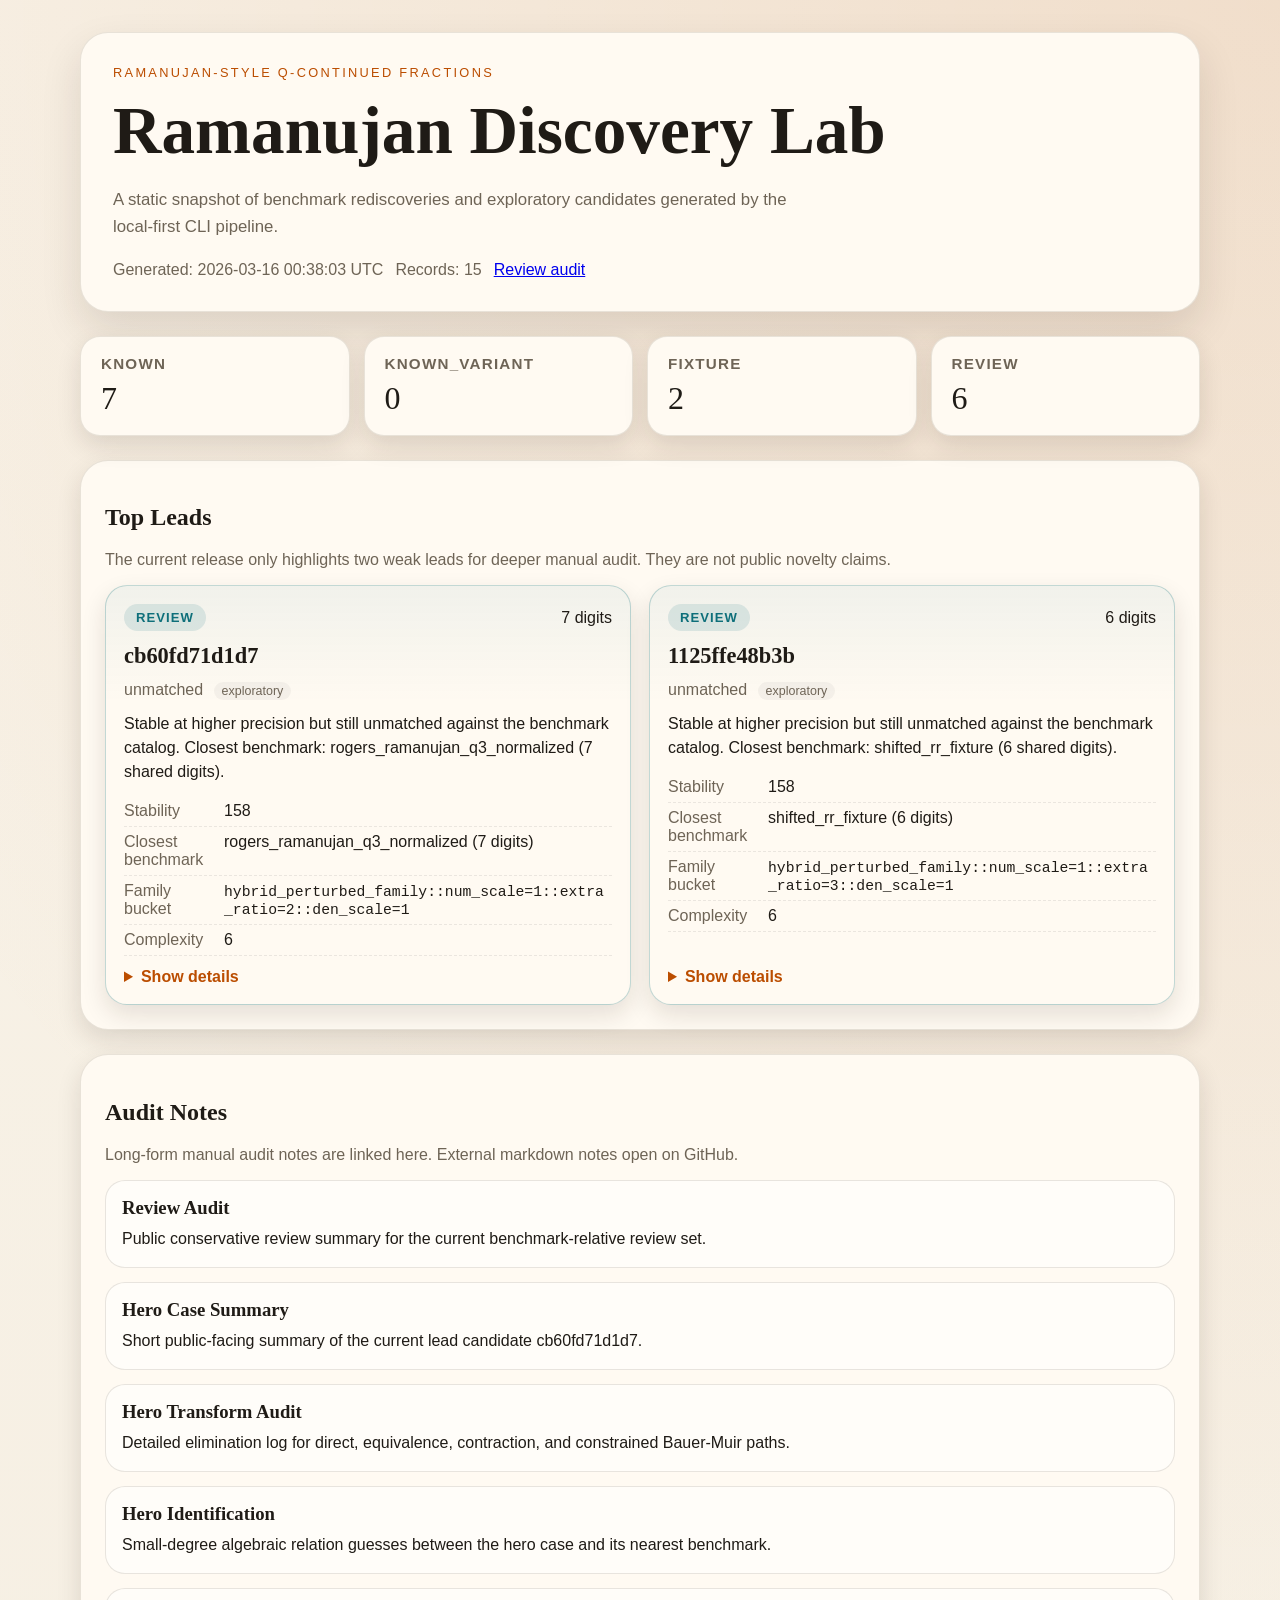
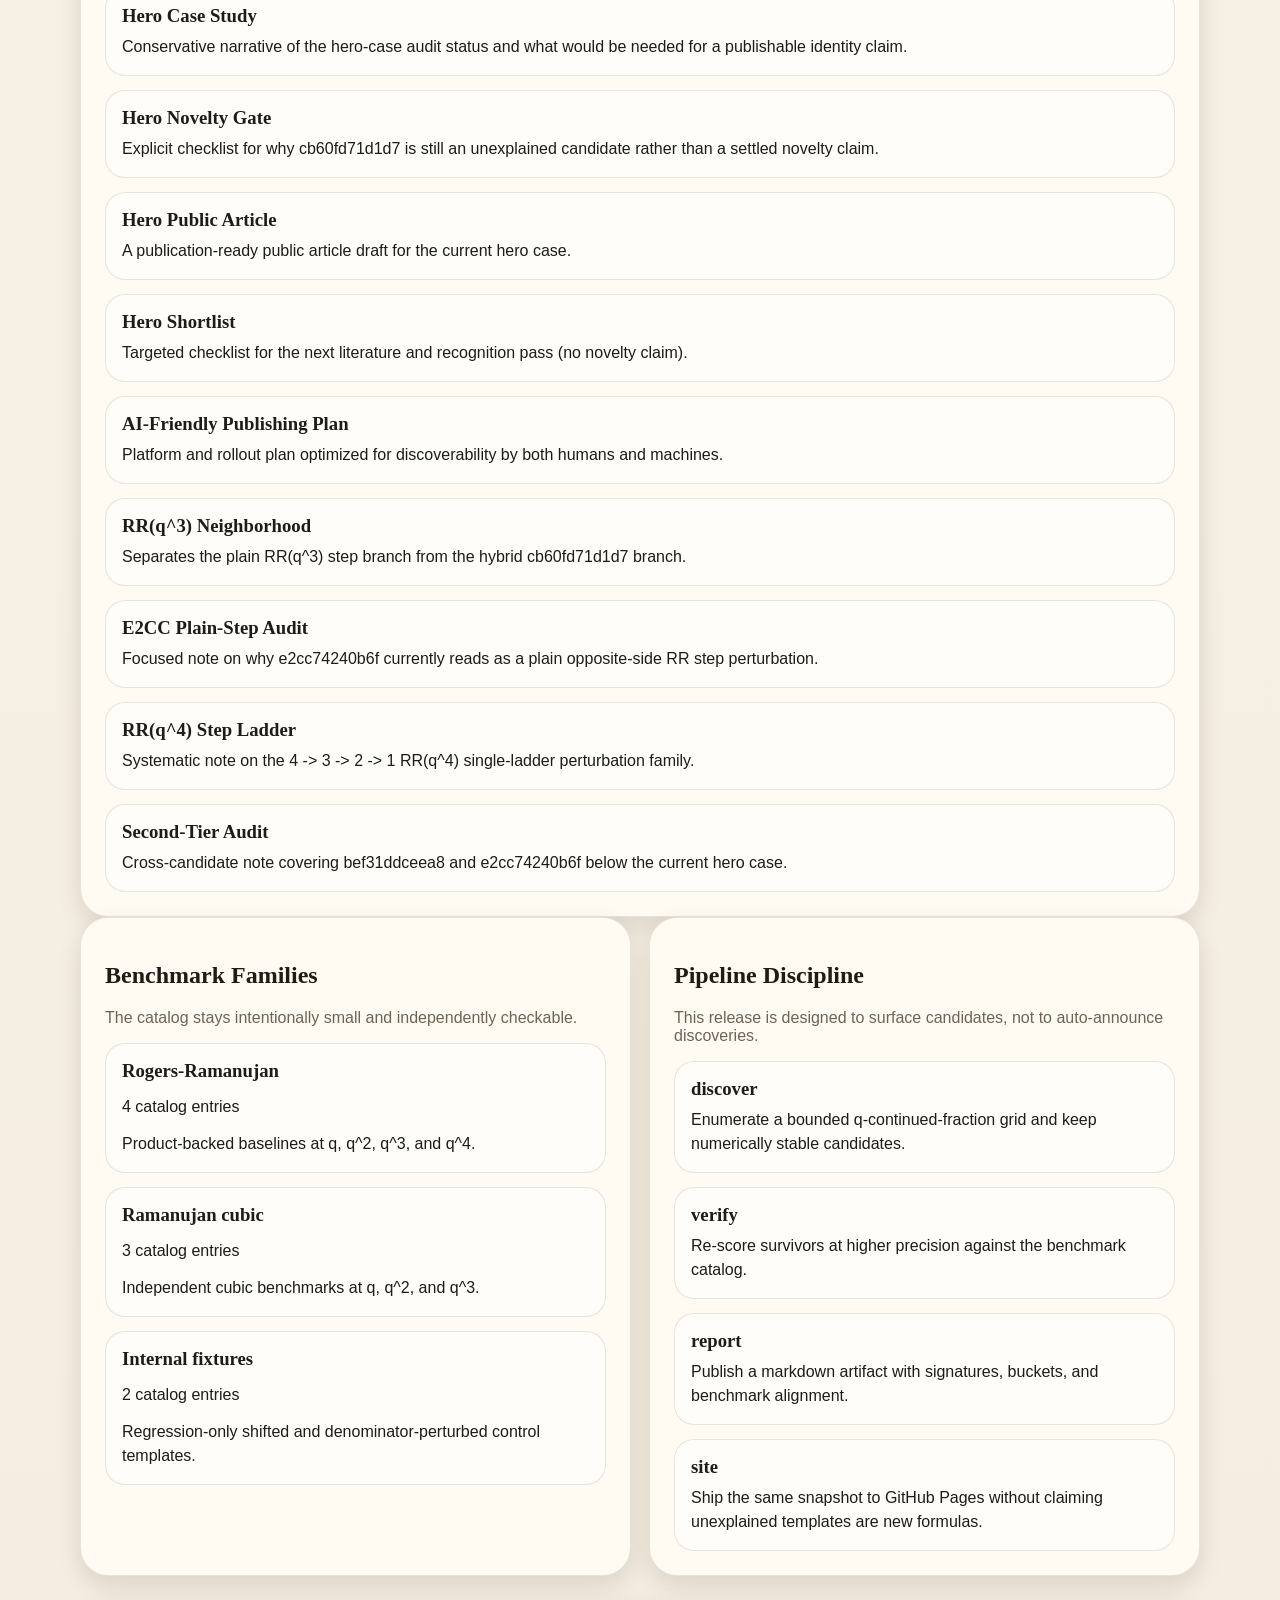
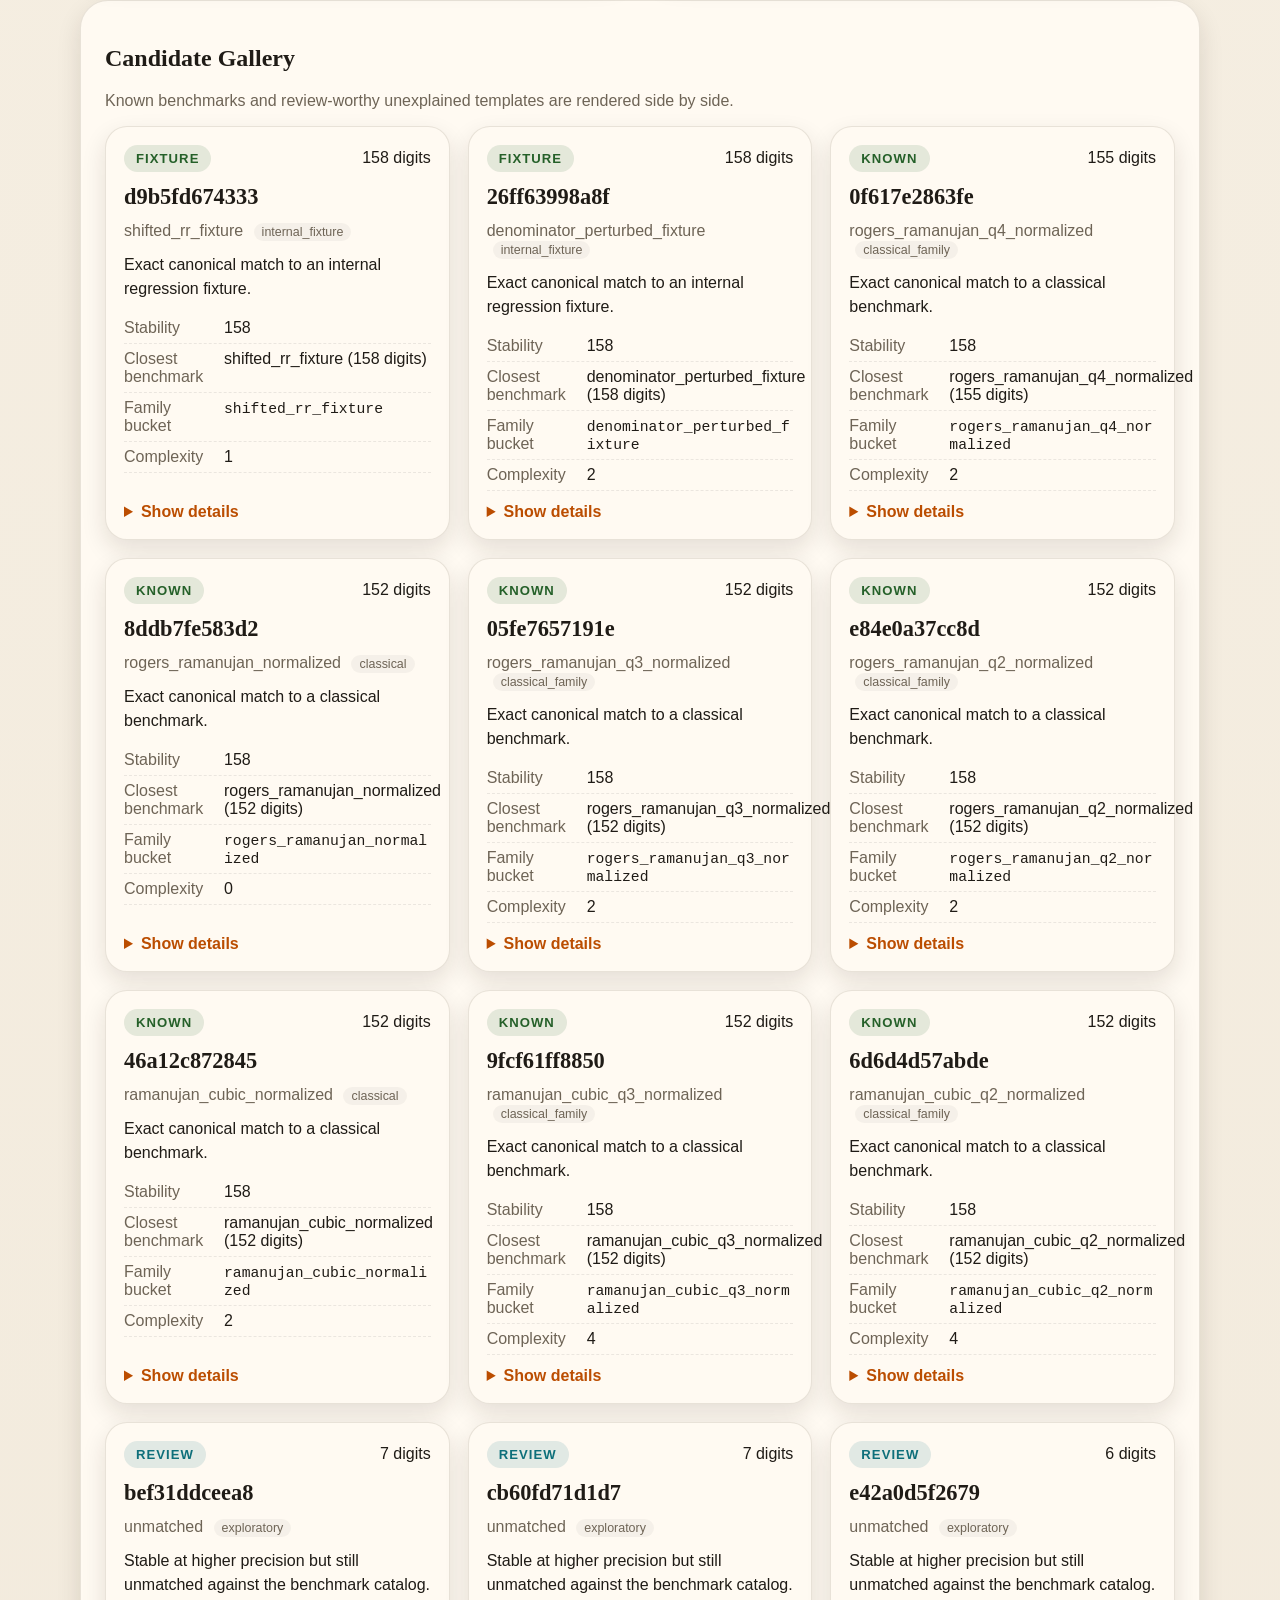
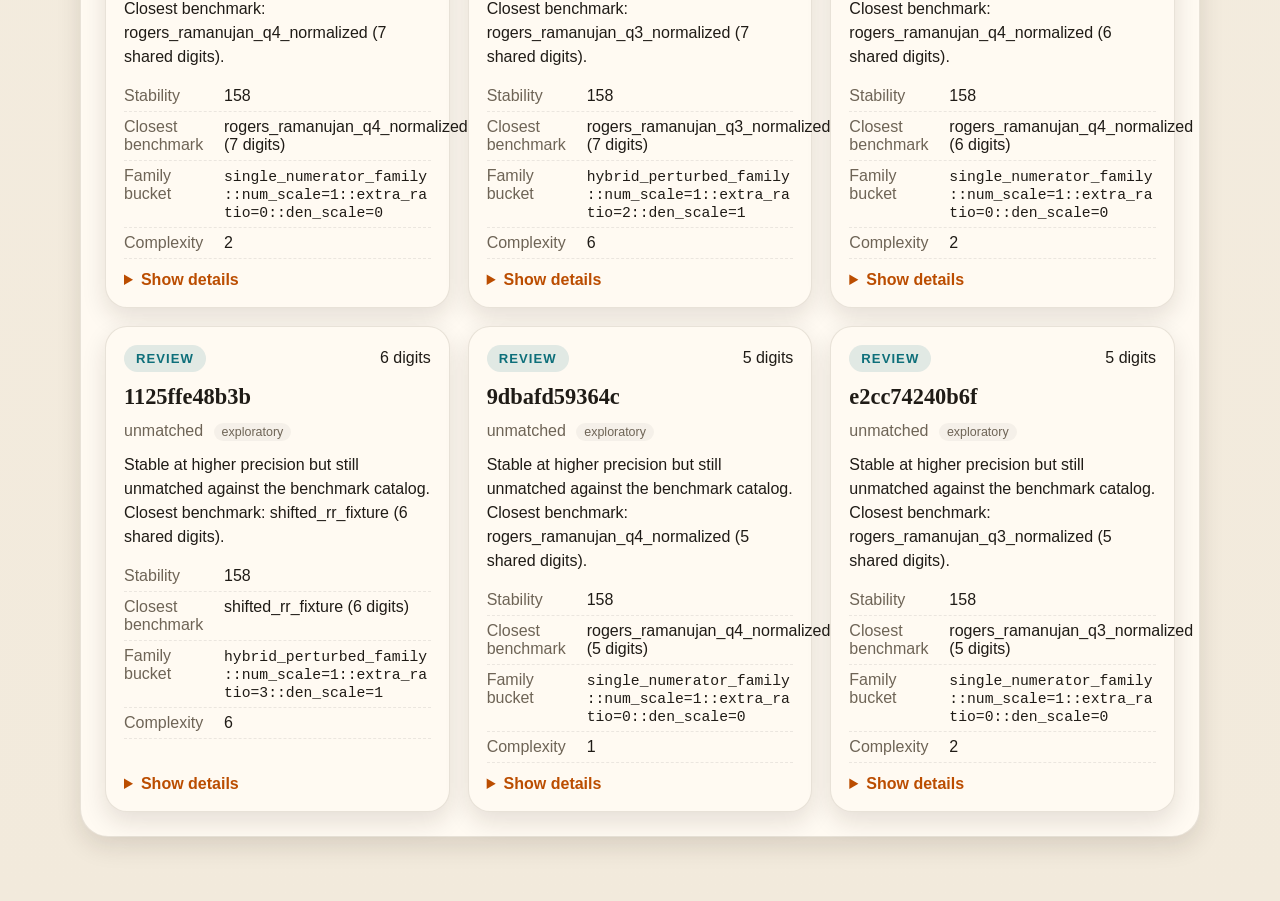
==== commit 03fa6bfd: "Document the hero-case novelty gate" ====
--- a/docs/index.html
+++ b/docs/index.html
@@ -13,7 +13,7 @@
       <h1>Ramanujan Discovery Lab</h1>
       <p class="lede">A static snapshot of benchmark rediscoveries and exploratory candidates generated by the local-first CLI pipeline.</p>
       <div class="meta">
-        <span>Generated: 2026-03-15 05:01:19 UTC</span>
+        <span>Generated: 2026-03-16 00:38:03 UTC</span>
         <span>Records: 15</span>
         <a href="review-audit.html">Review audit</a>
       </div>
@@ -58,7 +58,7 @@
     </section>
   </main>
   <script>
-    const payload = {"title": "Ramanujan Discovery Lab", "generated_at": "2026-03-15 05:01:19 UTC", "records": [{"id": "d9b5fd674333", "template": {"top_constant": 1, "base_denominator": 1, "numerator_scale": 1, "numerator_q_shift": 2, "numerator_q_step": 1, "numerator_extra_scale": 0, "numerator_extra_q_shift": 1, "numerator_extra_q_step": 1, "denominator_constant": 1, "denominator_scale": 0, "denominator_q_shift": 1, "denominator_q_step": 1}, "q_values": [0.04, 0.11, 0.17, 0.23], "value_estimates": ["0.998402657976864789170521", "0.988060358992057478100966", "0.972045123636784664545912", "0.950330180758873924590325"], "matched_target": "shifted_rr_fixture", "closest_benchmark": "shifted_rr_fixture", "closest_benchmark_digits": 158, "family_bucket": "shifted_rr_fixture", "equivalence_key": "shifted_rr_fixture", "benchmark_kind": "internal_fixture", "digits_agree": 158, "stability_score": 158, "novelty_status": "fixture", "notes": "Exact canonical match to an internal regression fixture.", "template_signature": "qcf:top=1;base=1;ns=1;nr=2;nk=1;nes=0;ner=0;nek=0;dc=1;ds=0;dr=0;dk=0", "template_latex": "\\cfrac{1}{1 + \\cfrac{1 q^{2 + 1(n-1)}}{1 + 0 q^{1 + 1(n-1)} + \\ddots}}", "complexity_score": 1}, {"id": "26ff63998a8f", "template": {"top_constant": 1, "base_denominator": 1, "numerator_scale": 1, "numerator_q_shift": 1, "numerator_q_step": 1, "numerator_extra_scale": 0, "numerator_extra_q_shift": 1, "numerator_extra_q_step": 1, "denominator_constant": 1, "denominator_scale": 1, "denominator_q_shift": 1, "denominator_q_step": 1}, "q_values": [0.04, 0.11, 0.17, 0.23], "value_estimates": ["0.963017660597299378689753", "0.910709912663064685456978", "0.875726953889129874674948", "0.847649489867582579985575"], "matched_target": "denominator_perturbed_fixture", "closest_benchmark": "denominator_perturbed_fixture", "closest_benchmark_digits": 158, "family_bucket": "denominator_perturbed_fixture", "equivalence_key": "denominator_perturbed_fixture", "benchmark_kind": "internal_fixture", "digits_agree": 158, "stability_score": 158, "novelty_status": "fixture", "notes": "Exact canonical match to an internal regression fixture.", "template_signature": "qcf:top=1;base=1;ns=1;nr=1;nk=1;nes=0;ner=0;nek=0;dc=1;ds=1;dr=1;dk=1", "template_latex": "\\cfrac{1}{1 + \\cfrac{1 q^{1 + 1(n-1)}}{1 + 1 q^{1 + 1(n-1)} + \\ddots}}", "complexity_score": 2}, {"id": "0f617e2863fe", "template": {"top_constant": 1, "base_denominator": 1, "numerator_scale": 1, "numerator_q_shift": 4, "numerator_q_step": 4, "numerator_extra_scale": 0, "numerator_extra_q_shift": 1, "numerator_extra_q_step": 1, "denominator_constant": 1, "denominator_scale": 0, "denominator_q_shift": 1, "denominator_q_step": 1}, "q_values": [0.04, 0.11, 0.17, 0.23], "value_estimates": ["0.999997440006553599999957", "0.999853611435887640569967", "0.999165487575257894165219", "0.997209421037373132519488"], "matched_target": "rogers_ramanujan_q4_normalized", "closest_benchmark": "rogers_ramanujan_q4_normalized", "closest_benchmark_digits": 155, "family_bucket": "rogers_ramanujan_q4_normalized", "equivalence_key": "rogers_ramanujan_q4_normalized", "benchmark_kind": "classical_family", "digits_agree": 155, "stability_score": 158, "novelty_status": "known", "notes": "Exact canonical match to a classical benchmark.", "template_signature": "qcf:top=1;base=1;ns=1;nr=4;nk=4;nes=0;ner=0;nek=0;dc=1;ds=0;dr=0;dk=0", "template_latex": "\\cfrac{1}{1 + \\cfrac{1 q^{4 + 4(n-1)}}{1 + 0 q^{1 + 1(n-1)} + \\ddots}}", "complexity_score": 2}, {"id": "8ddb7fe583d2", "template": {"top_constant": 1, "base_denominator": 1, "numerator_scale": 1, "numerator_q_shift": 1, "numerator_q_step": 1, "numerator_extra_scale": 0, "numerator_extra_q_shift": 1, "numerator_extra_q_step": 1, "denominator_constant": 1, "denominator_scale": 0, "denominator_q_shift": 1, "denominator_q_step": 1}, "q_values": [0.04, 0.11, 0.17, 0.23], "value_estimates": ["0.961597538467597602733673", "0.901968116492133222222205", "0.858186654109463722548409", "0.820630020569653118707423"], "matched_target": "rogers_ramanujan_normalized", "closest_benchmark": "rogers_ramanujan_normalized", "closest_benchmark_digits": 152, "family_bucket": "rogers_ramanujan_normalized", "equivalence_key": "rogers_ramanujan_normalized", "benchmark_kind": "classical", "digits_agree": 152, "stability_score": 158, "novelty_status": "known", "notes": "Exact canonical match to a classical benchmark.", "template_signature": "qcf:top=1;base=1;ns=1;nr=1;nk=1;nes=0;ner=0;nek=0;dc=1;ds=0;dr=0;dk=0", "template_latex": "\\cfrac{1}{1 + \\cfrac{1 q^{1 + 1(n-1)}}{1 + 0 q^{1 + 1(n-1)} + \\ddots}}", "complexity_score": 0}, {"id": "05fe7657191e", "template": {"top_constant": 1, "base_denominator": 1, "numerator_scale": 1, "numerator_q_shift": 3, "numerator_q_step": 3, "numerator_extra_scale": 0, "numerator_extra_q_shift": 1, "numerator_extra_q_step": 1, "denominator_constant": 1, "denominator_scale": 0, "denominator_q_shift": 1, "denominator_q_step": 1}, "q_values": [0.04, 0.11, 0.17, 0.23], "value_estimates": ["0.999936004095999983223858", "0.998670771557865743318931", "0.995111136989226191827579", "0.987981014237806118414699"], "matched_target": "rogers_ramanujan_q3_normalized", "closest_benchmark": "rogers_ramanujan_q3_normalized", "closest_benchmark_digits": 152, "family_bucket": "rogers_ramanujan_q3_normalized", "equivalence_key": "rogers_ramanujan_q3_normalized", "benchmark_kind": "classical_family", "digits_agree": 152, "stability_score": 158, "novelty_status": "known", "notes": "Exact canonical match to a classical benchmark.", "template_signature": "qcf:top=1;base=1;ns=1;nr=3;nk=3;nes=0;ner=0;nek=0;dc=1;ds=0;dr=0;dk=0", "template_latex": "\\cfrac{1}{1 + \\cfrac{1 q^{3 + 3(n-1)}}{1 + 0 q^{1 + 1(n-1)} + \\ddots}}", "complexity_score": 2}, {"id": "e84e0a37cc8d", "template": {"top_constant": 1, "base_denominator": 1, "numerator_scale": 1, "numerator_q_shift": 2, "numerator_q_step": 2, "numerator_extra_scale": 0, "numerator_extra_q_shift": 1, "numerator_extra_q_step": 1, "denominator_constant": 1, "denominator_scale": 0, "denominator_q_shift": 1, "denominator_q_step": 1}, "q_values": [0.04, 0.11, 0.17, 0.23], "value_estimates": ["0.998402559993456869009627", "0.988046388820385687188848", "0.971934532018397165119484", "0.949890972408316039870452"], "matched_target": "rogers_ramanujan_q2_normalized", "closest_benchmark": "rogers_ramanujan_q2_normalized", "closest_benchmark_digits": 152, "family_bucket": "rogers_ramanujan_q2_normalized", "equivalence_key": "rogers_ramanujan_q2_normalized", "benchmark_kind": "classical_family", "digits_agree": 152, "stability_score": 158, "novelty_status": "known", "notes": "Exact canonical match to a classical benchmark.", "template_signature": "qcf:top=1;base=1;ns=1;nr=2;nk=2;nes=0;ner=0;nek=0;dc=1;ds=0;dr=0;dk=0", "template_latex": "\\cfrac{1}{1 + \\cfrac{1 q^{2 + 2(n-1)}}{1 + 0 q^{1 + 1(n-1)} + \\ddots}}", "complexity_score": 2}, {"id": "46a12c872845", "template": {"top_constant": 1, "base_denominator": 1, "numerator_scale": 1, "numerator_q_shift": 1, "numerator_q_step": 1, "numerator_extra_scale": 1, "numerator_extra_q_shift": 2, "numerator_extra_q_step": 2, "denominator_constant": 1, "denominator_scale": 0, "denominator_q_shift": 1, "denominator_q_step": 1}, "q_values": [0.04, 0.11, 0.17, 0.23], "value_estimates": ["0.960122793324099052462383", "0.892359376991839624588585", "0.838093820782656835146104", "0.788552806286308585752639"], "matched_target": "ramanujan_cubic_normalized", "closest_benchmark": "ramanujan_cubic_normalized", "closest_benchmark_digits": 152, "family_bucket": "ramanujan_cubic_normalized", "equivalence_key": "ramanujan_cubic_normalized", "benchmark_kind": "classical", "digits_agree": 152, "stability_score": 158, "novelty_status": "known", "notes": "Exact canonical match to a classical benchmark.", "template_signature": "qcf:top=1;base=1;ns=1;nr=1;nk=1;nes=1;ner=2;nek=2;dc=1;ds=0;dr=0;dk=0", "template_latex": "\\cfrac{1}{1 + \\cfrac{1 q^{1 + 1(n-1)} + 1 q^{2 + 2(n-1)}}{1 + 0 q^{1 + 1(n-1)} + \\ddots}}", "complexity_score": 2}, {"id": "9fcf61ff8850", "template": {"top_constant": 1, "base_denominator": 1, "numerator_scale": 1, "numerator_q_shift": 3, "numerator_q_step": 3, "numerator_extra_scale": 1, "numerator_extra_q_shift": 6, "numerator_extra_q_step": 6, "denominator_constant": 1, "denominator_scale": 0, "denominator_q_shift": 1, "denominator_q_step": 1}, "q_values": [0.04, 0.11, 0.17, 0.23], "value_estimates": ["0.999936000000524254444495", "0.998669004709614370208447", "0.995087236007702072132868", "0.98783655822225710972265"], "matched_target": "ramanujan_cubic_q3_normalized", "closest_benchmark": "ramanujan_cubic_q3_normalized", "closest_benchmark_digits": 152, "family_bucket": "ramanujan_cubic_q3_normalized", "equivalence_key": "ramanujan_cubic_q3_normalized", "benchmark_kind": "classical_family", "digits_agree": 152, "stability_score": 158, "novelty_status": "known", "notes": "Exact canonical match to a classical benchmark.", "template_signature": "qcf:top=1;base=1;ns=1;nr=3;nk=3;nes=1;ner=6;nek=6;dc=1;ds=0;dr=0;dk=0", "template_latex": "\\cfrac{1}{1 + \\cfrac{1 q^{3 + 3(n-1)} + 1 q^{6 + 6(n-1)}}{1 + 0 q^{1 + 1(n-1)} + \\ddots}}", "complexity_score": 4}, {"id": "6d6d4d57abde", "template": {"top_constant": 1, "base_denominator": 1, "numerator_scale": 1, "numerator_q_shift": 2, "numerator_q_step": 2, "numerator_extra_scale": 1, "numerator_extra_q_shift": 4, "numerator_extra_q_step": 4, "denominator_constant": 1, "denominator_scale": 0, "denominator_q_shift": 1, "denominator_q_step": 1}, "q_values": [0.04, 0.11, 0.17, 0.23], "value_estimates": ["0.998400008178882381241447", "0.987903500003250952005799", "0.971146862089333236299758", "0.947380078300437247384569"], "matched_target": "ramanujan_cubic_q2_normalized", "closest_benchmark": "ramanujan_cubic_q2_normalized", "closest_benchmark_digits": 152, "family_bucket": "ramanujan_cubic_q2_normalized", "equivalence_key": "ramanujan_cubic_q2_normalized", "benchmark_kind": "classical_family", "digits_agree": 152, "stability_score": 158, "novelty_status": "known", "notes": "Exact canonical match to a classical benchmark.", "template_signature": "qcf:top=1;base=1;ns=1;nr=2;nk=2;nes=1;ner=4;nek=4;dc=1;ds=0;dr=0;dk=0", "template_latex": "\\cfrac{1}{1 + \\cfrac{1 q^{2 + 2(n-1)} + 1 q^{4 + 4(n-1)}}{1 + 0 q^{1 + 1(n-1)} + \\ddots}}", "complexity_score": 4}, {"id": "bef31ddceea8", "template": {"top_constant": 1, "base_denominator": 1, "numerator_scale": 1, "numerator_q_shift": 4, "numerator_q_step": 3, "numerator_extra_scale": 0, "numerator_extra_q_shift": 1, "numerator_extra_q_step": 1, "denominator_constant": 1, "denominator_scale": 0, "denominator_q_shift": 1, "denominator_q_step": 1}, "q_values": [0.04, 0.11, 0.17, 0.23], "value_estimates": ["0.999997440006554002651079", "0.999853611461272939887615", "0.999165490415065920634744", "0.997209493991737890061532"], "matched_target": "unmatched", "closest_benchmark": "rogers_ramanujan_q4_normalized", "closest_benchmark_digits": 7, "family_bucket": "single_numerator_family::num_scale=1::extra_ratio=0::den_scale=0", "equivalence_key": "review::closest=rogers_ramanujan_q4_normalized::num_scale=1::main_shift_delta=0::main_step_delta=-1::extra_exists=0::extra_scale=0::extra_shift_delta=0::extra_step_delta=0::den_exists=0::den_scale=0::den_shift_delta=0::den_step_delta=0", "benchmark_kind": "exploratory", "digits_agree": 7, "stability_score": 158, "novelty_status": "review", "notes": "Stable at higher precision but still unmatched against the benchmark catalog. Closest benchmark: rogers_ramanujan_q4_normalized (7 shared digits).", "template_signature": "qcf:top=1;base=1;ns=1;nr=4;nk=3;nes=0;ner=0;nek=0;dc=1;ds=0;dr=0;dk=0", "template_latex": "\\cfrac{1}{1 + \\cfrac{1 q^{4 + 3(n-1)}}{1 + 0 q^{1 + 1(n-1)} + \\ddots}}", "complexity_score": 2}, {"id": "cb60fd71d1d7", "template": {"top_constant": 1, "base_denominator": 1, "numerator_scale": 1, "numerator_q_shift": 3, "numerator_q_step": 3, "numerator_extra_scale": 1, "numerator_extra_q_shift": 6, "numerator_extra_q_step": 6, "denominator_constant": 1, "denominator_scale": 1, "denominator_q_shift": 3, "denominator_q_step": 3}, "q_values": [0.04, 0.11, 0.17, 0.23], "value_estimates": ["0.999936004095999966449863", "0.998670771554739824461899", "0.99511113641513511126752", "0.987980993110192036134198"], "matched_target": "unmatched", "closest_benchmark": "rogers_ramanujan_q3_normalized", "closest_benchmark_digits": 7, "family_bucket": "hybrid_perturbed_family::num_scale=1::extra_ratio=2::den_scale=1", "equivalence_key": "review::closest=rogers_ramanujan_q3_normalized::num_scale=1::main_shift_delta=0::main_step_delta=0::extra_exists=1::extra_scale=1::extra_shift_delta=3::extra_step_delta=3::den_exists=1::den_scale=1::den_shift_delta=3::den_step_delta=3", "benchmark_kind": "exploratory", "digits_agree": 7, "stability_score": 158, "novelty_status": "review", "notes": "Stable at higher precision but still unmatched against the benchmark catalog. Closest benchmark: rogers_ramanujan_q3_normalized (7 shared digits).", "template_signature": "qcf:top=1;base=1;ns=1;nr=3;nk=3;nes=1;ner=6;nek=6;dc=1;ds=1;dr=3;dk=3", "template_latex": "\\cfrac{1}{1 + \\cfrac{1 q^{3 + 3(n-1)} + 1 q^{6 + 6(n-1)}}{1 + 1 q^{3 + 3(n-1)} + \\ddots}}", "complexity_score": 6}, {"id": "e42a0d5f2679", "template": {"top_constant": 1, "base_denominator": 1, "numerator_scale": 1, "numerator_q_shift": 4, "numerator_q_step": 2, "numerator_extra_scale": 0, "numerator_extra_q_shift": 1, "numerator_extra_q_step": 1, "denominator_constant": 1, "denominator_scale": 0, "denominator_q_shift": 1, "denominator_q_step": 1}, "q_values": [0.04, 0.11, 0.17, 0.23], "value_estimates": ["0.999997440006564068929097", "0.999853611692047978920103", "0.999165507119414228190634", "0.997209811137269532162656"], "matched_target": "unmatched", "closest_benchmark": "rogers_ramanujan_q4_normalized", "closest_benchmark_digits": 6, "family_bucket": "single_numerator_family::num_scale=1::extra_ratio=0::den_scale=0", "equivalence_key": "review::closest=rogers_ramanujan_q4_normalized::num_scale=1::main_shift_delta=0::main_step_delta=-2::extra_exists=0::extra_scale=0::extra_shift_delta=0::extra_step_delta=0::den_exists=0::den_scale=0::den_shift_delta=0::den_step_delta=0", "benchmark_kind": "exploratory", "digits_agree": 6, "stability_score": 158, "novelty_status": "review", "notes": "Stable at higher precision but still unmatched against the benchmark catalog. Closest benchmark: rogers_ramanujan_q4_normalized (6 shared digits).", "template_signature": "qcf:top=1;base=1;ns=1;nr=4;nk=2;nes=0;ner=0;nek=0;dc=1;ds=0;dr=0;dk=0", "template_latex": "\\cfrac{1}{1 + \\cfrac{1 q^{4 + 2(n-1)}}{1 + 0 q^{1 + 1(n-1)} + \\ddots}}", "complexity_score": 2}, {"id": "1125ffe48b3b", "template": {"top_constant": 1, "base_denominator": 1, "numerator_scale": 1, "numerator_q_shift": 2, "numerator_q_step": 2, "numerator_extra_scale": 1, "numerator_extra_q_shift": 6, "numerator_extra_q_step": 6, "denominator_constant": 1, "denominator_scale": 1, "denominator_q_shift": 3, "denominator_q_step": 2}, "q_values": [0.04, 0.11, 0.17, 0.23], "value_estimates": ["0.998402657976864354412147", "0.988060358961226813668908", "0.972045119888720814994786", "0.950330077811961293294078"], "matched_target": "unmatched", "closest_benchmark": "shifted_rr_fixture", "closest_benchmark_digits": 6, "family_bucket": "hybrid_perturbed_family::num_scale=1::extra_ratio=3::den_scale=1", "equivalence_key": "review::closest=shifted_rr_fixture::num_scale=1::main_shift_delta=0::main_step_delta=1::extra_exists=1::extra_scale=1::extra_shift_delta=4::extra_step_delta=4::den_exists=1::den_scale=1::den_shift_delta=3::den_step_delta=2", "benchmark_kind": "exploratory", "digits_agree": 6, "stability_score": 158, "novelty_status": "review", "notes": "Stable at higher precision but still unmatched against the benchmark catalog. Closest benchmark: shifted_rr_fixture (6 shared digits).", "template_signature": "qcf:top=1;base=1;ns=1;nr=2;nk=2;nes=1;ner=6;nek=6;dc=1;ds=1;dr=3;dk=2", "template_latex": "\\cfrac{1}{1 + \\cfrac{1 q^{2 + 2(n-1)} + 1 q^{6 + 6(n-1)}}{1 + 1 q^{3 + 2(n-1)} + \\ddots}}", "complexity_score": 6}, {"id": "9dbafd59364c", "template": {"top_constant": 1, "base_denominator": 1, "numerator_scale": 1, "numerator_q_shift": 4, "numerator_q_step": 1, "numerator_extra_scale": 0, "numerator_extra_q_shift": 1, "numerator_extra_q_step": 1, "denominator_constant": 1, "denominator_scale": 0, "denominator_q_shift": 1, "denominator_q_step": 1}, "q_values": [0.04, 0.11, 0.17, 0.23], "value_estimates": ["0.999997440006815725852738", "0.999853613789965385835123", "0.999165605363990863305401", "0.997211188945521580500569"], "matched_target": "unmatched", "closest_benchmark": "rogers_ramanujan_q4_normalized", "closest_benchmark_digits": 5, "family_bucket": "single_numerator_family::num_scale=1::extra_ratio=0::den_scale=0", "equivalence_key": "review::closest=rogers_ramanujan_q4_normalized::num_scale=1::main_shift_delta=0::main_step_delta=-3::extra_exists=0::extra_scale=0::extra_shift_delta=0::extra_step_delta=0::den_exists=0::den_scale=0::den_shift_delta=0::den_step_delta=0", "benchmark_kind": "exploratory", "digits_agree": 5, "stability_score": 158, "novelty_status": "review", "notes": "Stable at higher precision but still unmatched against the benchmark catalog. Closest benchmark: rogers_ramanujan_q4_normalized (5 shared digits).", "template_signature": "qcf:top=1;base=1;ns=1;nr=4;nk=1;nes=0;ner=0;nek=0;dc=1;ds=0;dr=0;dk=0", "template_latex": "\\cfrac{1}{1 + \\cfrac{1 q^{4 + 1(n-1)}}{1 + 0 q^{1 + 1(n-1)} + \\ddots}}", "complexity_score": 1}, {"id": "e2cc74240b6f", "template": {"top_constant": 1, "base_denominator": 1, "numerator_scale": 1, "numerator_q_shift": 3, "numerator_q_step": 4, "numerator_extra_scale": 0, "numerator_extra_q_shift": 1, "numerator_extra_q_step": 1, "denominator_constant": 1, "denominator_scale": 0, "denominator_q_shift": 1, "denominator_q_step": 1}, "q_values": [0.04, 0.11, 0.17, 0.23], "value_estimates": ["0.999936004095748357194092", "0.998670769464871683147011", "0.995111039524113501858646", "0.987979660739315713434079"], "matched_target": "unmatched", "closest_benchmark": "rogers_ramanujan_q3_normalized", "closest_benchmark_digits": 5, "family_bucket": "single_numerator_family::num_scale=1::extra_ratio=0::den_scale=0", "equivalence_key": "review::closest=rogers_ramanujan_q3_normalized::num_scale=1::main_shift_delta=0::main_step_delta=1::extra_exists=0::extra_scale=0::extra_shift_delta=0::extra_step_delta=0::den_exists=0::den_scale=0::den_shift_delta=0::den_step_delta=0", "benchmark_kind": "exploratory", "digits_agree": 5, "stability_score": 158, "novelty_status": "review", "notes": "Stable at higher precision but still unmatched against the benchmark catalog. Closest benchmark: rogers_ramanujan_q3_normalized (5 shared digits).", "template_signature": "qcf:top=1;base=1;ns=1;nr=3;nk=4;nes=0;ner=0;nek=0;dc=1;ds=0;dr=0;dk=0", "template_latex": "\\cfrac{1}{1 + \\cfrac{1 q^{3 + 4(n-1)}}{1 + 0 q^{1 + 1(n-1)} + \\ddots}}", "complexity_score": 2}], "status_counts": {"known": 7, "known_variant": 0, "fixture": 2, "review": 6}, "benchmark_families": [{"name": "Rogers-Ramanujan", "count": 4, "description": "Product-backed baselines at q, q^2, q^3, and q^4."}, {"name": "Ramanujan cubic", "count": 3, "description": "Independent cubic benchmarks at q, q^2, and q^3."}, {"name": "Internal fixtures", "count": 2, "description": "Regression-only shifted and denominator-perturbed control templates."}], "pipeline": [{"step": "discover", "detail": "Enumerate a bounded q-continued-fraction grid and keep numerically stable candidates."}, {"step": "verify", "detail": "Re-score survivors at higher precision against the benchmark catalog."}, {"step": "report", "detail": "Publish a markdown artifact with signatures, buckets, and benchmark alignment."}, {"step": "site", "detail": "Ship the same snapshot to GitHub Pages without claiming unexplained templates are new formulas."}], "audit_notes": [{"title": "Review Audit", "href": "review-audit.html", "description": "Public conservative review summary for the current benchmark-relative review set."}, {"title": "Hero Case Summary", "href": "https://github.com/peter941221/ramanujan-discovery-lab/blob/main/CB60FD71D1D7_PUBLIC_SUMMARY.md", "description": "Short public-facing summary of the current lead candidate cb60fd71d1d7."}, {"title": "Hero Transform Audit", "href": "https://github.com/peter941221/ramanujan-discovery-lab/blob/main/CB60FD71D1D7_TRANSFORM_AUDIT.md", "description": "Detailed elimination log for direct, equivalence, contraction, and constrained Bauer-Muir paths."}, {"title": "Hero Identification", "href": "https://github.com/peter941221/ramanujan-discovery-lab/blob/main/CB60FD71D1D7_IDENTIFICATION_NOTE.md", "description": "Small-degree algebraic relation guesses between the hero case and its nearest benchmark."}, {"title": "Hero Case Study", "href": "https://github.com/peter941221/ramanujan-discovery-lab/blob/main/CB60FD71D1D7_CASE_STUDY.md", "description": "Conservative narrative of the hero-case audit status and what would be needed for a publishable identity claim."}, {"title": "Hero Public Article", "href": "https://github.com/peter941221/ramanujan-discovery-lab/blob/main/CB60FD71D1D7_PUBLIC_ARTICLE.md", "description": "A publication-ready public article draft for the current hero case."}, {"title": "Hero Shortlist", "href": "https://github.com/peter941221/ramanujan-discovery-lab/blob/main/CB60FD71D1D7_SHORTLIST.md", "description": "Targeted checklist for the next literature and recognition pass (no novelty claim)."}, {"title": "AI-Friendly Publishing Plan", "href": "https://github.com/peter941221/ramanujan-discovery-lab/blob/main/AI_FRIENDLY_PUBLISHING_PLAN.md", "description": "Platform and rollout plan optimized for discoverability by both humans and machines."}, {"title": "RR(q^3) Neighborhood", "href": "https://github.com/peter941221/ramanujan-discovery-lab/blob/main/RR_Q3_NEIGHBORHOOD_AUDIT.md", "description": "Separates the plain RR(q^3) step branch from the hybrid cb60fd71d1d7 branch."}, {"title": "E2CC Plain-Step Audit", "href": "https://github.com/peter941221/ramanujan-discovery-lab/blob/main/E2CC74240B6F_PLAIN_STEP_AUDIT.md", "description": "Focused note on why e2cc74240b6f currently reads as a plain opposite-side RR step perturbation."}, {"title": "RR(q^4) Step Ladder", "href": "https://github.com/peter941221/ramanujan-discovery-lab/blob/main/RR_Q4_STEP_LADDER_AUDIT.md", "description": "Systematic note on the 4 -> 3 -> 2 -> 1 RR(q^4) single-ladder perturbation family."}, {"title": "Second-Tier Audit", "href": "https://github.com/peter941221/ramanujan-discovery-lab/blob/main/SECOND_TIER_REVIEW_AUDIT.md", "description": "Cross-candidate note covering bef31ddceea8 and e2cc74240b6f below the current hero case."}], "top_leads": [{"id": "cb60fd71d1d7", "template": {"top_constant": 1, "base_denominator": 1, "numerator_scale": 1, "numerator_q_shift": 3, "numerator_q_step": 3, "numerator_extra_scale": 1, "numerator_extra_q_shift": 6, "numerator_extra_q_step": 6, "denominator_constant": 1, "denominator_scale": 1, "denominator_q_shift": 3, "denominator_q_step": 3}, "q_values": [0.04, 0.11, 0.17, 0.23], "value_estimates": ["0.999936004095999966449863", "0.998670771554739824461899", "0.99511113641513511126752", "0.987980993110192036134198"], "matched_target": "unmatched", "closest_benchmark": "rogers_ramanujan_q3_normalized", "closest_benchmark_digits": 7, "family_bucket": "hybrid_perturbed_family::num_scale=1::extra_ratio=2::den_scale=1", "equivalence_key": "review::closest=rogers_ramanujan_q3_normalized::num_scale=1::main_shift_delta=0::main_step_delta=0::extra_exists=1::extra_scale=1::extra_shift_delta=3::extra_step_delta=3::den_exists=1::den_scale=1::den_shift_delta=3::den_step_delta=3", "benchmark_kind": "exploratory", "digits_agree": 7, "stability_score": 158, "novelty_status": "review", "notes": "Stable at higher precision but still unmatched against the benchmark catalog. Closest benchmark: rogers_ramanujan_q3_normalized (7 shared digits).", "template_signature": "qcf:top=1;base=1;ns=1;nr=3;nk=3;nes=1;ner=6;nek=6;dc=1;ds=1;dr=3;dk=3", "template_latex": "\\cfrac{1}{1 + \\cfrac{1 q^{3 + 3(n-1)} + 1 q^{6 + 6(n-1)}}{1 + 1 q^{3 + 3(n-1)} + \\ddots}}", "complexity_score": 6}, {"id": "1125ffe48b3b", "template": {"top_constant": 1, "base_denominator": 1, "numerator_scale": 1, "numerator_q_shift": 2, "numerator_q_step": 2, "numerator_extra_scale": 1, "numerator_extra_q_shift": 6, "numerator_extra_q_step": 6, "denominator_constant": 1, "denominator_scale": 1, "denominator_q_shift": 3, "denominator_q_step": 2}, "q_values": [0.04, 0.11, 0.17, 0.23], "value_estimates": ["0.998402657976864354412147", "0.988060358961226813668908", "0.972045119888720814994786", "0.950330077811961293294078"], "matched_target": "unmatched", "closest_benchmark": "shifted_rr_fixture", "closest_benchmark_digits": 6, "family_bucket": "hybrid_perturbed_family::num_scale=1::extra_ratio=3::den_scale=1", "equivalence_key": "review::closest=shifted_rr_fixture::num_scale=1::main_shift_delta=0::main_step_delta=1::extra_exists=1::extra_scale=1::extra_shift_delta=4::extra_step_delta=4::den_exists=1::den_scale=1::den_shift_delta=3::den_step_delta=2", "benchmark_kind": "exploratory", "digits_agree": 6, "stability_score": 158, "novelty_status": "review", "notes": "Stable at higher precision but still unmatched against the benchmark catalog. Closest benchmark: shifted_rr_fixture (6 shared digits).", "template_signature": "qcf:top=1;base=1;ns=1;nr=2;nk=2;nes=1;ner=6;nek=6;dc=1;ds=1;dr=3;dk=2", "template_latex": "\\cfrac{1}{1 + \\cfrac{1 q^{2 + 2(n-1)} + 1 q^{6 + 6(n-1)}}{1 + 1 q^{3 + 2(n-1)} + \\ddots}}", "complexity_score": 6}]};
+    const payload = {"title": "Ramanujan Discovery Lab", "generated_at": "2026-03-16 00:38:03 UTC", "records": [{"id": "d9b5fd674333", "template": {"top_constant": 1, "base_denominator": 1, "numerator_scale": 1, "numerator_q_shift": 2, "numerator_q_step": 1, "numerator_extra_scale": 0, "numerator_extra_q_shift": 1, "numerator_extra_q_step": 1, "denominator_constant": 1, "denominator_scale": 0, "denominator_q_shift": 1, "denominator_q_step": 1}, "q_values": [0.04, 0.11, 0.17, 0.23], "value_estimates": ["0.998402657976864789170521", "0.988060358992057478100966", "0.972045123636784664545912", "0.950330180758873924590325"], "matched_target": "shifted_rr_fixture", "closest_benchmark": "shifted_rr_fixture", "closest_benchmark_digits": 158, "family_bucket": "shifted_rr_fixture", "equivalence_key": "shifted_rr_fixture", "benchmark_kind": "internal_fixture", "digits_agree": 158, "stability_score": 158, "novelty_status": "fixture", "notes": "Exact canonical match to an internal regression fixture.", "template_signature": "qcf:top=1;base=1;ns=1;nr=2;nk=1;nes=0;ner=0;nek=0;dc=1;ds=0;dr=0;dk=0", "template_latex": "\\cfrac{1}{1 + \\cfrac{1 q^{2 + 1(n-1)}}{1 + 0 q^{1 + 1(n-1)} + \\ddots}}", "complexity_score": 1}, {"id": "26ff63998a8f", "template": {"top_constant": 1, "base_denominator": 1, "numerator_scale": 1, "numerator_q_shift": 1, "numerator_q_step": 1, "numerator_extra_scale": 0, "numerator_extra_q_shift": 1, "numerator_extra_q_step": 1, "denominator_constant": 1, "denominator_scale": 1, "denominator_q_shift": 1, "denominator_q_step": 1}, "q_values": [0.04, 0.11, 0.17, 0.23], "value_estimates": ["0.963017660597299378689753", "0.910709912663064685456978", "0.875726953889129874674948", "0.847649489867582579985575"], "matched_target": "denominator_perturbed_fixture", "closest_benchmark": "denominator_perturbed_fixture", "closest_benchmark_digits": 158, "family_bucket": "denominator_perturbed_fixture", "equivalence_key": "denominator_perturbed_fixture", "benchmark_kind": "internal_fixture", "digits_agree": 158, "stability_score": 158, "novelty_status": "fixture", "notes": "Exact canonical match to an internal regression fixture.", "template_signature": "qcf:top=1;base=1;ns=1;nr=1;nk=1;nes=0;ner=0;nek=0;dc=1;ds=1;dr=1;dk=1", "template_latex": "\\cfrac{1}{1 + \\cfrac{1 q^{1 + 1(n-1)}}{1 + 1 q^{1 + 1(n-1)} + \\ddots}}", "complexity_score": 2}, {"id": "0f617e2863fe", "template": {"top_constant": 1, "base_denominator": 1, "numerator_scale": 1, "numerator_q_shift": 4, "numerator_q_step": 4, "numerator_extra_scale": 0, "numerator_extra_q_shift": 1, "numerator_extra_q_step": 1, "denominator_constant": 1, "denominator_scale": 0, "denominator_q_shift": 1, "denominator_q_step": 1}, "q_values": [0.04, 0.11, 0.17, 0.23], "value_estimates": ["0.999997440006553599999957", "0.999853611435887640569967", "0.999165487575257894165219", "0.997209421037373132519488"], "matched_target": "rogers_ramanujan_q4_normalized", "closest_benchmark": "rogers_ramanujan_q4_normalized", "closest_benchmark_digits": 155, "family_bucket": "rogers_ramanujan_q4_normalized", "equivalence_key": "rogers_ramanujan_q4_normalized", "benchmark_kind": "classical_family", "digits_agree": 155, "stability_score": 158, "novelty_status": "known", "notes": "Exact canonical match to a classical benchmark.", "template_signature": "qcf:top=1;base=1;ns=1;nr=4;nk=4;nes=0;ner=0;nek=0;dc=1;ds=0;dr=0;dk=0", "template_latex": "\\cfrac{1}{1 + \\cfrac{1 q^{4 + 4(n-1)}}{1 + 0 q^{1 + 1(n-1)} + \\ddots}}", "complexity_score": 2}, {"id": "8ddb7fe583d2", "template": {"top_constant": 1, "base_denominator": 1, "numerator_scale": 1, "numerator_q_shift": 1, "numerator_q_step": 1, "numerator_extra_scale": 0, "numerator_extra_q_shift": 1, "numerator_extra_q_step": 1, "denominator_constant": 1, "denominator_scale": 0, "denominator_q_shift": 1, "denominator_q_step": 1}, "q_values": [0.04, 0.11, 0.17, 0.23], "value_estimates": ["0.961597538467597602733673", "0.901968116492133222222205", "0.858186654109463722548409", "0.820630020569653118707423"], "matched_target": "rogers_ramanujan_normalized", "closest_benchmark": "rogers_ramanujan_normalized", "closest_benchmark_digits": 152, "family_bucket": "rogers_ramanujan_normalized", "equivalence_key": "rogers_ramanujan_normalized", "benchmark_kind": "classical", "digits_agree": 152, "stability_score": 158, "novelty_status": "known", "notes": "Exact canonical match to a classical benchmark.", "template_signature": "qcf:top=1;base=1;ns=1;nr=1;nk=1;nes=0;ner=0;nek=0;dc=1;ds=0;dr=0;dk=0", "template_latex": "\\cfrac{1}{1 + \\cfrac{1 q^{1 + 1(n-1)}}{1 + 0 q^{1 + 1(n-1)} + \\ddots}}", "complexity_score": 0}, {"id": "05fe7657191e", "template": {"top_constant": 1, "base_denominator": 1, "numerator_scale": 1, "numerator_q_shift": 3, "numerator_q_step": 3, "numerator_extra_scale": 0, "numerator_extra_q_shift": 1, "numerator_extra_q_step": 1, "denominator_constant": 1, "denominator_scale": 0, "denominator_q_shift": 1, "denominator_q_step": 1}, "q_values": [0.04, 0.11, 0.17, 0.23], "value_estimates": ["0.999936004095999983223858", "0.998670771557865743318931", "0.995111136989226191827579", "0.987981014237806118414699"], "matched_target": "rogers_ramanujan_q3_normalized", "closest_benchmark": "rogers_ramanujan_q3_normalized", "closest_benchmark_digits": 152, "family_bucket": "rogers_ramanujan_q3_normalized", "equivalence_key": "rogers_ramanujan_q3_normalized", "benchmark_kind": "classical_family", "digits_agree": 152, "stability_score": 158, "novelty_status": "known", "notes": "Exact canonical match to a classical benchmark.", "template_signature": "qcf:top=1;base=1;ns=1;nr=3;nk=3;nes=0;ner=0;nek=0;dc=1;ds=0;dr=0;dk=0", "template_latex": "\\cfrac{1}{1 + \\cfrac{1 q^{3 + 3(n-1)}}{1 + 0 q^{1 + 1(n-1)} + \\ddots}}", "complexity_score": 2}, {"id": "e84e0a37cc8d", "template": {"top_constant": 1, "base_denominator": 1, "numerator_scale": 1, "numerator_q_shift": 2, "numerator_q_step": 2, "numerator_extra_scale": 0, "numerator_extra_q_shift": 1, "numerator_extra_q_step": 1, "denominator_constant": 1, "denominator_scale": 0, "denominator_q_shift": 1, "denominator_q_step": 1}, "q_values": [0.04, 0.11, 0.17, 0.23], "value_estimates": ["0.998402559993456869009627", "0.988046388820385687188848", "0.971934532018397165119484", "0.949890972408316039870452"], "matched_target": "rogers_ramanujan_q2_normalized", "closest_benchmark": "rogers_ramanujan_q2_normalized", "closest_benchmark_digits": 152, "family_bucket": "rogers_ramanujan_q2_normalized", "equivalence_key": "rogers_ramanujan_q2_normalized", "benchmark_kind": "classical_family", "digits_agree": 152, "stability_score": 158, "novelty_status": "known", "notes": "Exact canonical match to a classical benchmark.", "template_signature": "qcf:top=1;base=1;ns=1;nr=2;nk=2;nes=0;ner=0;nek=0;dc=1;ds=0;dr=0;dk=0", "template_latex": "\\cfrac{1}{1 + \\cfrac{1 q^{2 + 2(n-1)}}{1 + 0 q^{1 + 1(n-1)} + \\ddots}}", "complexity_score": 2}, {"id": "46a12c872845", "template": {"top_constant": 1, "base_denominator": 1, "numerator_scale": 1, "numerator_q_shift": 1, "numerator_q_step": 1, "numerator_extra_scale": 1, "numerator_extra_q_shift": 2, "numerator_extra_q_step": 2, "denominator_constant": 1, "denominator_scale": 0, "denominator_q_shift": 1, "denominator_q_step": 1}, "q_values": [0.04, 0.11, 0.17, 0.23], "value_estimates": ["0.960122793324099052462383", "0.892359376991839624588585", "0.838093820782656835146104", "0.788552806286308585752639"], "matched_target": "ramanujan_cubic_normalized", "closest_benchmark": "ramanujan_cubic_normalized", "closest_benchmark_digits": 152, "family_bucket": "ramanujan_cubic_normalized", "equivalence_key": "ramanujan_cubic_normalized", "benchmark_kind": "classical", "digits_agree": 152, "stability_score": 158, "novelty_status": "known", "notes": "Exact canonical match to a classical benchmark.", "template_signature": "qcf:top=1;base=1;ns=1;nr=1;nk=1;nes=1;ner=2;nek=2;dc=1;ds=0;dr=0;dk=0", "template_latex": "\\cfrac{1}{1 + \\cfrac{1 q^{1 + 1(n-1)} + 1 q^{2 + 2(n-1)}}{1 + 0 q^{1 + 1(n-1)} + \\ddots}}", "complexity_score": 2}, {"id": "9fcf61ff8850", "template": {"top_constant": 1, "base_denominator": 1, "numerator_scale": 1, "numerator_q_shift": 3, "numerator_q_step": 3, "numerator_extra_scale": 1, "numerator_extra_q_shift": 6, "numerator_extra_q_step": 6, "denominator_constant": 1, "denominator_scale": 0, "denominator_q_shift": 1, "denominator_q_step": 1}, "q_values": [0.04, 0.11, 0.17, 0.23], "value_estimates": ["0.999936000000524254444495", "0.998669004709614370208447", "0.995087236007702072132868", "0.98783655822225710972265"], "matched_target": "ramanujan_cubic_q3_normalized", "closest_benchmark": "ramanujan_cubic_q3_normalized", "closest_benchmark_digits": 152, "family_bucket": "ramanujan_cubic_q3_normalized", "equivalence_key": "ramanujan_cubic_q3_normalized", "benchmark_kind": "classical_family", "digits_agree": 152, "stability_score": 158, "novelty_status": "known", "notes": "Exact canonical match to a classical benchmark.", "template_signature": "qcf:top=1;base=1;ns=1;nr=3;nk=3;nes=1;ner=6;nek=6;dc=1;ds=0;dr=0;dk=0", "template_latex": "\\cfrac{1}{1 + \\cfrac{1 q^{3 + 3(n-1)} + 1 q^{6 + 6(n-1)}}{1 + 0 q^{1 + 1(n-1)} + \\ddots}}", "complexity_score": 4}, {"id": "6d6d4d57abde", "template": {"top_constant": 1, "base_denominator": 1, "numerator_scale": 1, "numerator_q_shift": 2, "numerator_q_step": 2, "numerator_extra_scale": 1, "numerator_extra_q_shift": 4, "numerator_extra_q_step": 4, "denominator_constant": 1, "denominator_scale": 0, "denominator_q_shift": 1, "denominator_q_step": 1}, "q_values": [0.04, 0.11, 0.17, 0.23], "value_estimates": ["0.998400008178882381241447", "0.987903500003250952005799", "0.971146862089333236299758", "0.947380078300437247384569"], "matched_target": "ramanujan_cubic_q2_normalized", "closest_benchmark": "ramanujan_cubic_q2_normalized", "closest_benchmark_digits": 152, "family_bucket": "ramanujan_cubic_q2_normalized", "equivalence_key": "ramanujan_cubic_q2_normalized", "benchmark_kind": "classical_family", "digits_agree": 152, "stability_score": 158, "novelty_status": "known", "notes": "Exact canonical match to a classical benchmark.", "template_signature": "qcf:top=1;base=1;ns=1;nr=2;nk=2;nes=1;ner=4;nek=4;dc=1;ds=0;dr=0;dk=0", "template_latex": "\\cfrac{1}{1 + \\cfrac{1 q^{2 + 2(n-1)} + 1 q^{4 + 4(n-1)}}{1 + 0 q^{1 + 1(n-1)} + \\ddots}}", "complexity_score": 4}, {"id": "bef31ddceea8", "template": {"top_constant": 1, "base_denominator": 1, "numerator_scale": 1, "numerator_q_shift": 4, "numerator_q_step": 3, "numerator_extra_scale": 0, "numerator_extra_q_shift": 1, "numerator_extra_q_step": 1, "denominator_constant": 1, "denominator_scale": 0, "denominator_q_shift": 1, "denominator_q_step": 1}, "q_values": [0.04, 0.11, 0.17, 0.23], "value_estimates": ["0.999997440006554002651079", "0.999853611461272939887615", "0.999165490415065920634744", "0.997209493991737890061532"], "matched_target": "unmatched", "closest_benchmark": "rogers_ramanujan_q4_normalized", "closest_benchmark_digits": 7, "family_bucket": "single_numerator_family::num_scale=1::extra_ratio=0::den_scale=0", "equivalence_key": "review::closest=rogers_ramanujan_q4_normalized::num_scale=1::main_shift_delta=0::main_step_delta=-1::extra_exists=0::extra_scale=0::extra_shift_delta=0::extra_step_delta=0::den_exists=0::den_scale=0::den_shift_delta=0::den_step_delta=0", "benchmark_kind": "exploratory", "digits_agree": 7, "stability_score": 158, "novelty_status": "review", "notes": "Stable at higher precision but still unmatched against the benchmark catalog. Closest benchmark: rogers_ramanujan_q4_normalized (7 shared digits).", "template_signature": "qcf:top=1;base=1;ns=1;nr=4;nk=3;nes=0;ner=0;nek=0;dc=1;ds=0;dr=0;dk=0", "template_latex": "\\cfrac{1}{1 + \\cfrac{1 q^{4 + 3(n-1)}}{1 + 0 q^{1 + 1(n-1)} + \\ddots}}", "complexity_score": 2}, {"id": "cb60fd71d1d7", "template": {"top_constant": 1, "base_denominator": 1, "numerator_scale": 1, "numerator_q_shift": 3, "numerator_q_step": 3, "numerator_extra_scale": 1, "numerator_extra_q_shift": 6, "numerator_extra_q_step": 6, "denominator_constant": 1, "denominator_scale": 1, "denominator_q_shift": 3, "denominator_q_step": 3}, "q_values": [0.04, 0.11, 0.17, 0.23], "value_estimates": ["0.999936004095999966449863", "0.998670771554739824461899", "0.99511113641513511126752", "0.987980993110192036134198"], "matched_target": "unmatched", "closest_benchmark": "rogers_ramanujan_q3_normalized", "closest_benchmark_digits": 7, "family_bucket": "hybrid_perturbed_family::num_scale=1::extra_ratio=2::den_scale=1", "equivalence_key": "review::closest=rogers_ramanujan_q3_normalized::num_scale=1::main_shift_delta=0::main_step_delta=0::extra_exists=1::extra_scale=1::extra_shift_delta=3::extra_step_delta=3::den_exists=1::den_scale=1::den_shift_delta=3::den_step_delta=3", "benchmark_kind": "exploratory", "digits_agree": 7, "stability_score": 158, "novelty_status": "review", "notes": "Stable at higher precision but still unmatched against the benchmark catalog. Closest benchmark: rogers_ramanujan_q3_normalized (7 shared digits).", "template_signature": "qcf:top=1;base=1;ns=1;nr=3;nk=3;nes=1;ner=6;nek=6;dc=1;ds=1;dr=3;dk=3", "template_latex": "\\cfrac{1}{1 + \\cfrac{1 q^{3 + 3(n-1)} + 1 q^{6 + 6(n-1)}}{1 + 1 q^{3 + 3(n-1)} + \\ddots}}", "complexity_score": 6}, {"id": "e42a0d5f2679", "template": {"top_constant": 1, "base_denominator": 1, "numerator_scale": 1, "numerator_q_shift": 4, "numerator_q_step": 2, "numerator_extra_scale": 0, "numerator_extra_q_shift": 1, "numerator_extra_q_step": 1, "denominator_constant": 1, "denominator_scale": 0, "denominator_q_shift": 1, "denominator_q_step": 1}, "q_values": [0.04, 0.11, 0.17, 0.23], "value_estimates": ["0.999997440006564068929097", "0.999853611692047978920103", "0.999165507119414228190634", "0.997209811137269532162656"], "matched_target": "unmatched", "closest_benchmark": "rogers_ramanujan_q4_normalized", "closest_benchmark_digits": 6, "family_bucket": "single_numerator_family::num_scale=1::extra_ratio=0::den_scale=0", "equivalence_key": "review::closest=rogers_ramanujan_q4_normalized::num_scale=1::main_shift_delta=0::main_step_delta=-2::extra_exists=0::extra_scale=0::extra_shift_delta=0::extra_step_delta=0::den_exists=0::den_scale=0::den_shift_delta=0::den_step_delta=0", "benchmark_kind": "exploratory", "digits_agree": 6, "stability_score": 158, "novelty_status": "review", "notes": "Stable at higher precision but still unmatched against the benchmark catalog. Closest benchmark: rogers_ramanujan_q4_normalized (6 shared digits).", "template_signature": "qcf:top=1;base=1;ns=1;nr=4;nk=2;nes=0;ner=0;nek=0;dc=1;ds=0;dr=0;dk=0", "template_latex": "\\cfrac{1}{1 + \\cfrac{1 q^{4 + 2(n-1)}}{1 + 0 q^{1 + 1(n-1)} + \\ddots}}", "complexity_score": 2}, {"id": "1125ffe48b3b", "template": {"top_constant": 1, "base_denominator": 1, "numerator_scale": 1, "numerator_q_shift": 2, "numerator_q_step": 2, "numerator_extra_scale": 1, "numerator_extra_q_shift": 6, "numerator_extra_q_step": 6, "denominator_constant": 1, "denominator_scale": 1, "denominator_q_shift": 3, "denominator_q_step": 2}, "q_values": [0.04, 0.11, 0.17, 0.23], "value_estimates": ["0.998402657976864354412147", "0.988060358961226813668908", "0.972045119888720814994786", "0.950330077811961293294078"], "matched_target": "unmatched", "closest_benchmark": "shifted_rr_fixture", "closest_benchmark_digits": 6, "family_bucket": "hybrid_perturbed_family::num_scale=1::extra_ratio=3::den_scale=1", "equivalence_key": "review::closest=shifted_rr_fixture::num_scale=1::main_shift_delta=0::main_step_delta=1::extra_exists=1::extra_scale=1::extra_shift_delta=4::extra_step_delta=4::den_exists=1::den_scale=1::den_shift_delta=3::den_step_delta=2", "benchmark_kind": "exploratory", "digits_agree": 6, "stability_score": 158, "novelty_status": "review", "notes": "Stable at higher precision but still unmatched against the benchmark catalog. Closest benchmark: shifted_rr_fixture (6 shared digits).", "template_signature": "qcf:top=1;base=1;ns=1;nr=2;nk=2;nes=1;ner=6;nek=6;dc=1;ds=1;dr=3;dk=2", "template_latex": "\\cfrac{1}{1 + \\cfrac{1 q^{2 + 2(n-1)} + 1 q^{6 + 6(n-1)}}{1 + 1 q^{3 + 2(n-1)} + \\ddots}}", "complexity_score": 6}, {"id": "9dbafd59364c", "template": {"top_constant": 1, "base_denominator": 1, "numerator_scale": 1, "numerator_q_shift": 4, "numerator_q_step": 1, "numerator_extra_scale": 0, "numerator_extra_q_shift": 1, "numerator_extra_q_step": 1, "denominator_constant": 1, "denominator_scale": 0, "denominator_q_shift": 1, "denominator_q_step": 1}, "q_values": [0.04, 0.11, 0.17, 0.23], "value_estimates": ["0.999997440006815725852738", "0.999853613789965385835123", "0.999165605363990863305401", "0.997211188945521580500569"], "matched_target": "unmatched", "closest_benchmark": "rogers_ramanujan_q4_normalized", "closest_benchmark_digits": 5, "family_bucket": "single_numerator_family::num_scale=1::extra_ratio=0::den_scale=0", "equivalence_key": "review::closest=rogers_ramanujan_q4_normalized::num_scale=1::main_shift_delta=0::main_step_delta=-3::extra_exists=0::extra_scale=0::extra_shift_delta=0::extra_step_delta=0::den_exists=0::den_scale=0::den_shift_delta=0::den_step_delta=0", "benchmark_kind": "exploratory", "digits_agree": 5, "stability_score": 158, "novelty_status": "review", "notes": "Stable at higher precision but still unmatched against the benchmark catalog. Closest benchmark: rogers_ramanujan_q4_normalized (5 shared digits).", "template_signature": "qcf:top=1;base=1;ns=1;nr=4;nk=1;nes=0;ner=0;nek=0;dc=1;ds=0;dr=0;dk=0", "template_latex": "\\cfrac{1}{1 + \\cfrac{1 q^{4 + 1(n-1)}}{1 + 0 q^{1 + 1(n-1)} + \\ddots}}", "complexity_score": 1}, {"id": "e2cc74240b6f", "template": {"top_constant": 1, "base_denominator": 1, "numerator_scale": 1, "numerator_q_shift": 3, "numerator_q_step": 4, "numerator_extra_scale": 0, "numerator_extra_q_shift": 1, "numerator_extra_q_step": 1, "denominator_constant": 1, "denominator_scale": 0, "denominator_q_shift": 1, "denominator_q_step": 1}, "q_values": [0.04, 0.11, 0.17, 0.23], "value_estimates": ["0.999936004095748357194092", "0.998670769464871683147011", "0.995111039524113501858646", "0.987979660739315713434079"], "matched_target": "unmatched", "closest_benchmark": "rogers_ramanujan_q3_normalized", "closest_benchmark_digits": 5, "family_bucket": "single_numerator_family::num_scale=1::extra_ratio=0::den_scale=0", "equivalence_key": "review::closest=rogers_ramanujan_q3_normalized::num_scale=1::main_shift_delta=0::main_step_delta=1::extra_exists=0::extra_scale=0::extra_shift_delta=0::extra_step_delta=0::den_exists=0::den_scale=0::den_shift_delta=0::den_step_delta=0", "benchmark_kind": "exploratory", "digits_agree": 5, "stability_score": 158, "novelty_status": "review", "notes": "Stable at higher precision but still unmatched against the benchmark catalog. Closest benchmark: rogers_ramanujan_q3_normalized (5 shared digits).", "template_signature": "qcf:top=1;base=1;ns=1;nr=3;nk=4;nes=0;ner=0;nek=0;dc=1;ds=0;dr=0;dk=0", "template_latex": "\\cfrac{1}{1 + \\cfrac{1 q^{3 + 4(n-1)}}{1 + 0 q^{1 + 1(n-1)} + \\ddots}}", "complexity_score": 2}], "status_counts": {"known": 7, "known_variant": 0, "fixture": 2, "review": 6}, "benchmark_families": [{"name": "Rogers-Ramanujan", "count": 4, "description": "Product-backed baselines at q, q^2, q^3, and q^4."}, {"name": "Ramanujan cubic", "count": 3, "description": "Independent cubic benchmarks at q, q^2, and q^3."}, {"name": "Internal fixtures", "count": 2, "description": "Regression-only shifted and denominator-perturbed control templates."}], "pipeline": [{"step": "discover", "detail": "Enumerate a bounded q-continued-fraction grid and keep numerically stable candidates."}, {"step": "verify", "detail": "Re-score survivors at higher precision against the benchmark catalog."}, {"step": "report", "detail": "Publish a markdown artifact with signatures, buckets, and benchmark alignment."}, {"step": "site", "detail": "Ship the same snapshot to GitHub Pages without claiming unexplained templates are new formulas."}], "audit_notes": [{"title": "Review Audit", "href": "review-audit.html", "description": "Public conservative review summary for the current benchmark-relative review set."}, {"title": "Hero Case Summary", "href": "https://github.com/peter941221/ramanujan-discovery-lab/blob/main/CB60FD71D1D7_PUBLIC_SUMMARY.md", "description": "Short public-facing summary of the current lead candidate cb60fd71d1d7."}, {"title": "Hero Transform Audit", "href": "https://github.com/peter941221/ramanujan-discovery-lab/blob/main/CB60FD71D1D7_TRANSFORM_AUDIT.md", "description": "Detailed elimination log for direct, equivalence, contraction, and constrained Bauer-Muir paths."}, {"title": "Hero Identification", "href": "https://github.com/peter941221/ramanujan-discovery-lab/blob/main/CB60FD71D1D7_IDENTIFICATION_NOTE.md", "description": "Small-degree algebraic relation guesses between the hero case and its nearest benchmark."}, {"title": "Hero Case Study", "href": "https://github.com/peter941221/ramanujan-discovery-lab/blob/main/CB60FD71D1D7_CASE_STUDY.md", "description": "Conservative narrative of the hero-case audit status and what would be needed for a publishable identity claim."}, {"title": "Hero Novelty Gate", "href": "https://github.com/peter941221/ramanujan-discovery-lab/blob/main/CB60FD71D1D7_NOVELTY_GATE.md", "description": "Explicit checklist for why cb60fd71d1d7 is still an unexplained candidate rather than a settled novelty claim."}, {"title": "Hero Public Article", "href": "https://github.com/peter941221/ramanujan-discovery-lab/blob/main/CB60FD71D1D7_PUBLIC_ARTICLE.md", "description": "A publication-ready public article draft for the current hero case."}, {"title": "Hero Shortlist", "href": "https://github.com/peter941221/ramanujan-discovery-lab/blob/main/CB60FD71D1D7_SHORTLIST.md", "description": "Targeted checklist for the next literature and recognition pass (no novelty claim)."}, {"title": "AI-Friendly Publishing Plan", "href": "https://github.com/peter941221/ramanujan-discovery-lab/blob/main/AI_FRIENDLY_PUBLISHING_PLAN.md", "description": "Platform and rollout plan optimized for discoverability by both humans and machines."}, {"title": "RR(q^3) Neighborhood", "href": "https://github.com/peter941221/ramanujan-discovery-lab/blob/main/RR_Q3_NEIGHBORHOOD_AUDIT.md", "description": "Separates the plain RR(q^3) step branch from the hybrid cb60fd71d1d7 branch."}, {"title": "E2CC Plain-Step Audit", "href": "https://github.com/peter941221/ramanujan-discovery-lab/blob/main/E2CC74240B6F_PLAIN_STEP_AUDIT.md", "description": "Focused note on why e2cc74240b6f currently reads as a plain opposite-side RR step perturbation."}, {"title": "RR(q^4) Step Ladder", "href": "https://github.com/peter941221/ramanujan-discovery-lab/blob/main/RR_Q4_STEP_LADDER_AUDIT.md", "description": "Systematic note on the 4 -> 3 -> 2 -> 1 RR(q^4) single-ladder perturbation family."}, {"title": "Second-Tier Audit", "href": "https://github.com/peter941221/ramanujan-discovery-lab/blob/main/SECOND_TIER_REVIEW_AUDIT.md", "description": "Cross-candidate note covering bef31ddceea8 and e2cc74240b6f below the current hero case."}], "top_leads": [{"id": "cb60fd71d1d7", "template": {"top_constant": 1, "base_denominator": 1, "numerator_scale": 1, "numerator_q_shift": 3, "numerator_q_step": 3, "numerator_extra_scale": 1, "numerator_extra_q_shift": 6, "numerator_extra_q_step": 6, "denominator_constant": 1, "denominator_scale": 1, "denominator_q_shift": 3, "denominator_q_step": 3}, "q_values": [0.04, 0.11, 0.17, 0.23], "value_estimates": ["0.999936004095999966449863", "0.998670771554739824461899", "0.99511113641513511126752", "0.987980993110192036134198"], "matched_target": "unmatched", "closest_benchmark": "rogers_ramanujan_q3_normalized", "closest_benchmark_digits": 7, "family_bucket": "hybrid_perturbed_family::num_scale=1::extra_ratio=2::den_scale=1", "equivalence_key": "review::closest=rogers_ramanujan_q3_normalized::num_scale=1::main_shift_delta=0::main_step_delta=0::extra_exists=1::extra_scale=1::extra_shift_delta=3::extra_step_delta=3::den_exists=1::den_scale=1::den_shift_delta=3::den_step_delta=3", "benchmark_kind": "exploratory", "digits_agree": 7, "stability_score": 158, "novelty_status": "review", "notes": "Stable at higher precision but still unmatched against the benchmark catalog. Closest benchmark: rogers_ramanujan_q3_normalized (7 shared digits).", "template_signature": "qcf:top=1;base=1;ns=1;nr=3;nk=3;nes=1;ner=6;nek=6;dc=1;ds=1;dr=3;dk=3", "template_latex": "\\cfrac{1}{1 + \\cfrac{1 q^{3 + 3(n-1)} + 1 q^{6 + 6(n-1)}}{1 + 1 q^{3 + 3(n-1)} + \\ddots}}", "complexity_score": 6}, {"id": "1125ffe48b3b", "template": {"top_constant": 1, "base_denominator": 1, "numerator_scale": 1, "numerator_q_shift": 2, "numerator_q_step": 2, "numerator_extra_scale": 1, "numerator_extra_q_shift": 6, "numerator_extra_q_step": 6, "denominator_constant": 1, "denominator_scale": 1, "denominator_q_shift": 3, "denominator_q_step": 2}, "q_values": [0.04, 0.11, 0.17, 0.23], "value_estimates": ["0.998402657976864354412147", "0.988060358961226813668908", "0.972045119888720814994786", "0.950330077811961293294078"], "matched_target": "unmatched", "closest_benchmark": "shifted_rr_fixture", "closest_benchmark_digits": 6, "family_bucket": "hybrid_perturbed_family::num_scale=1::extra_ratio=3::den_scale=1", "equivalence_key": "review::closest=shifted_rr_fixture::num_scale=1::main_shift_delta=0::main_step_delta=1::extra_exists=1::extra_scale=1::extra_shift_delta=4::extra_step_delta=4::den_exists=1::den_scale=1::den_shift_delta=3::den_step_delta=2", "benchmark_kind": "exploratory", "digits_agree": 6, "stability_score": 158, "novelty_status": "review", "notes": "Stable at higher precision but still unmatched against the benchmark catalog. Closest benchmark: shifted_rr_fixture (6 shared digits).", "template_signature": "qcf:top=1;base=1;ns=1;nr=2;nk=2;nes=1;ner=6;nek=6;dc=1;ds=1;dr=3;dk=2", "template_latex": "\\cfrac{1}{1 + \\cfrac{1 q^{2 + 2(n-1)} + 1 q^{6 + 6(n-1)}}{1 + 1 q^{3 + 2(n-1)} + \\ddots}}", "complexity_score": 6}]};
     const stats = document.getElementById("stats");
     const topLeads = document.getElementById("top-leads");
     const auditNotes = document.getElementById("audit-notes");
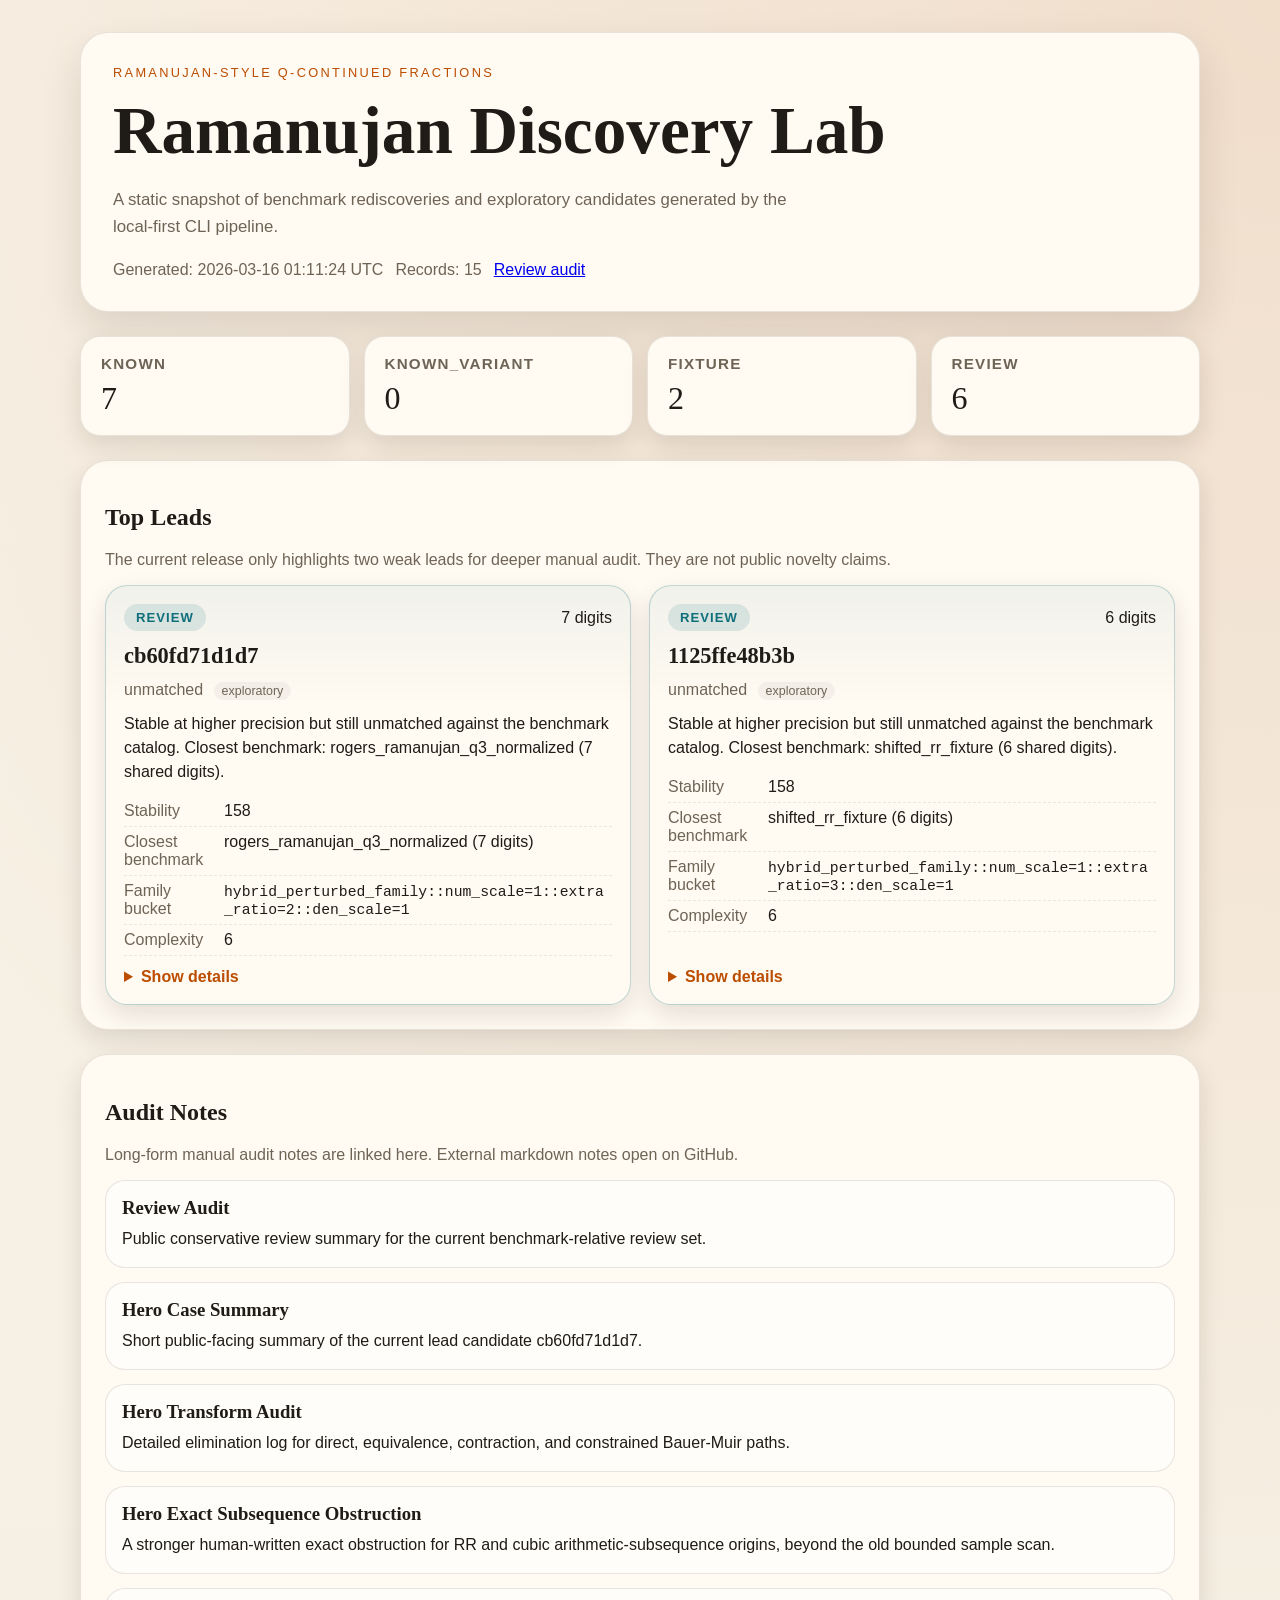
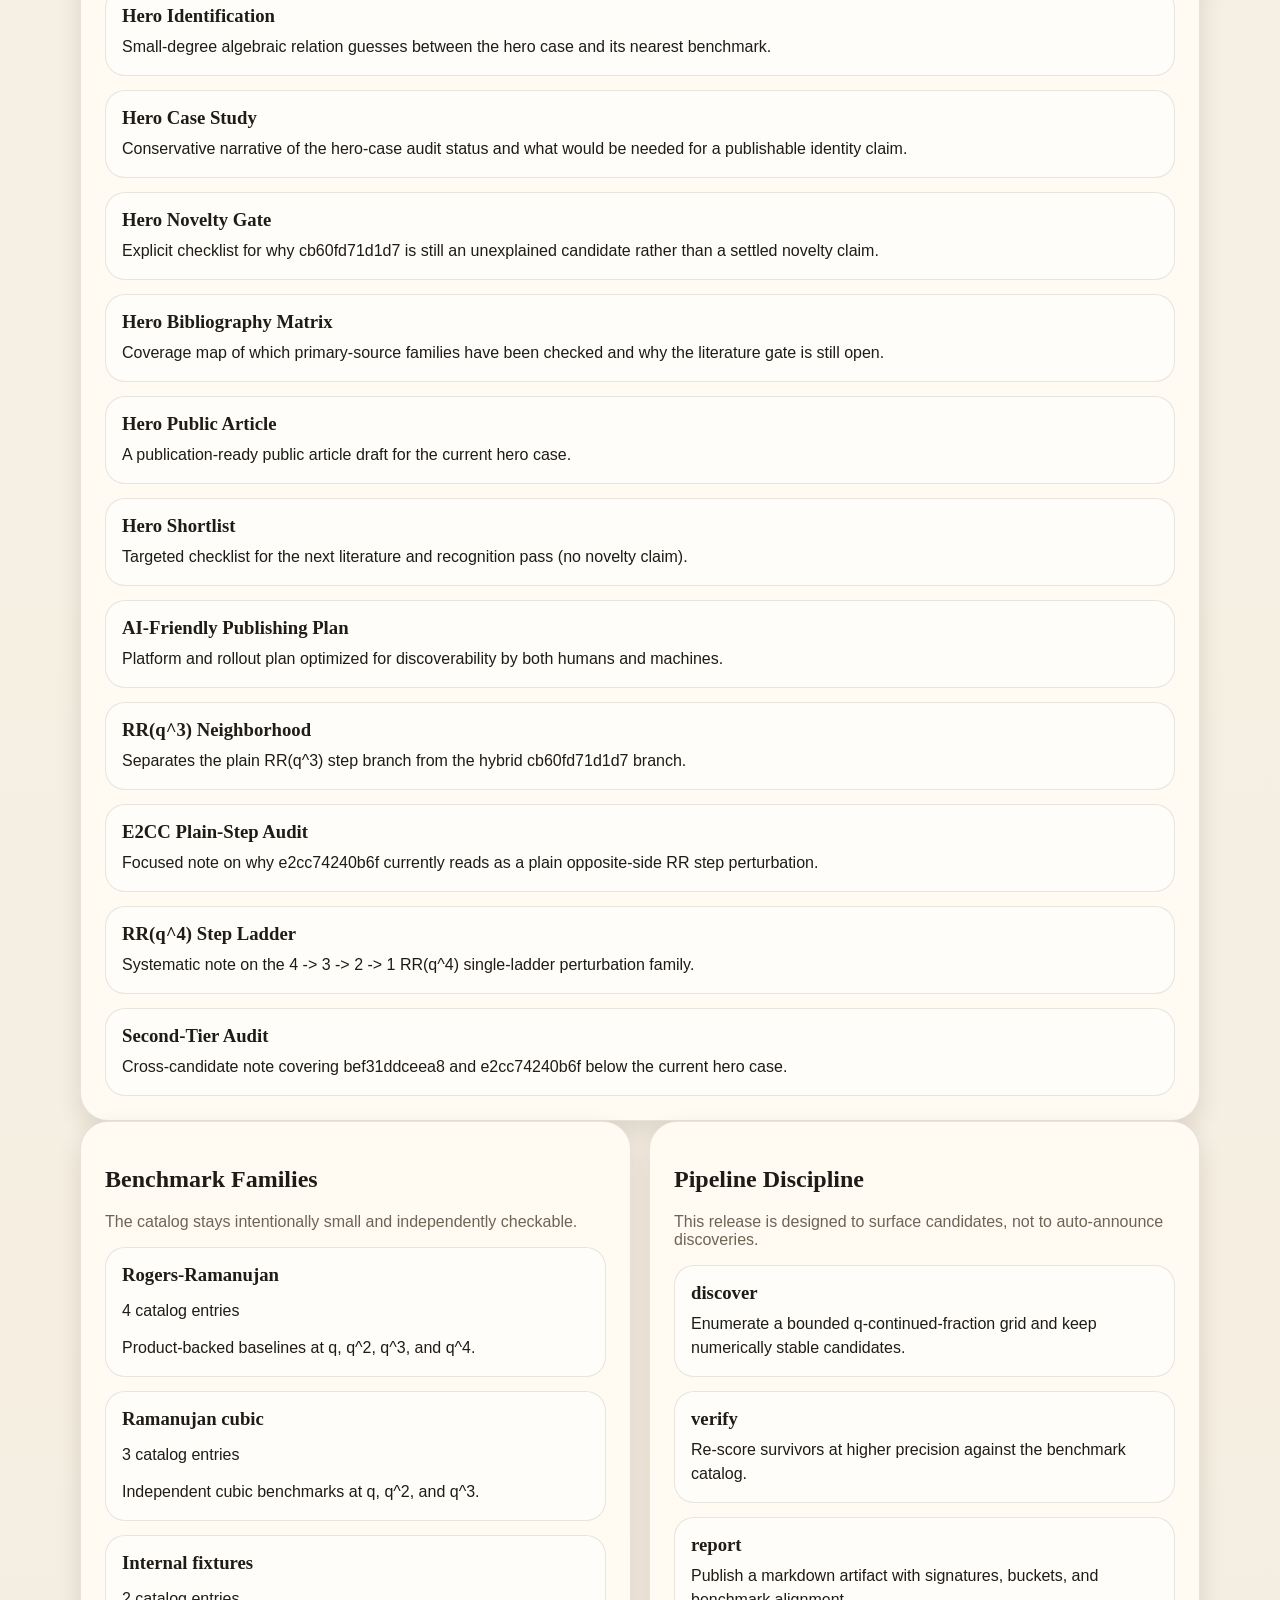
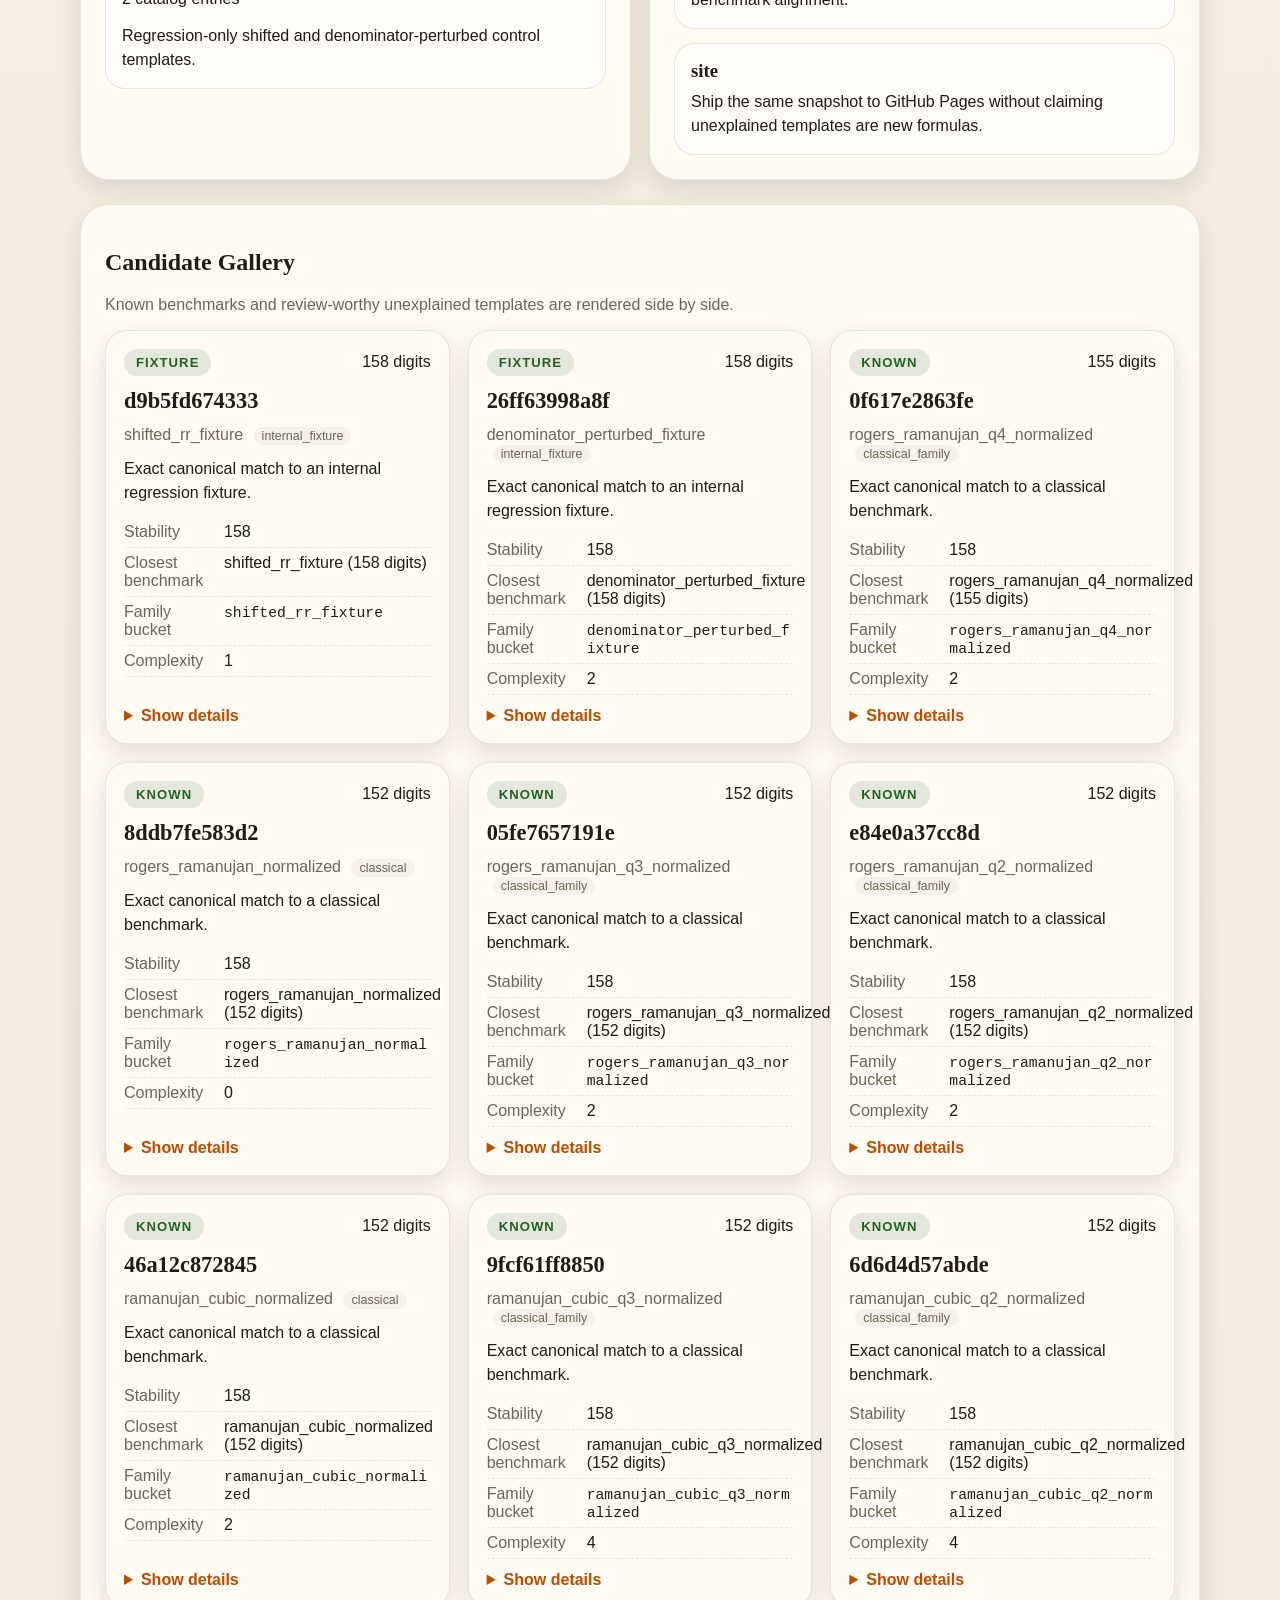
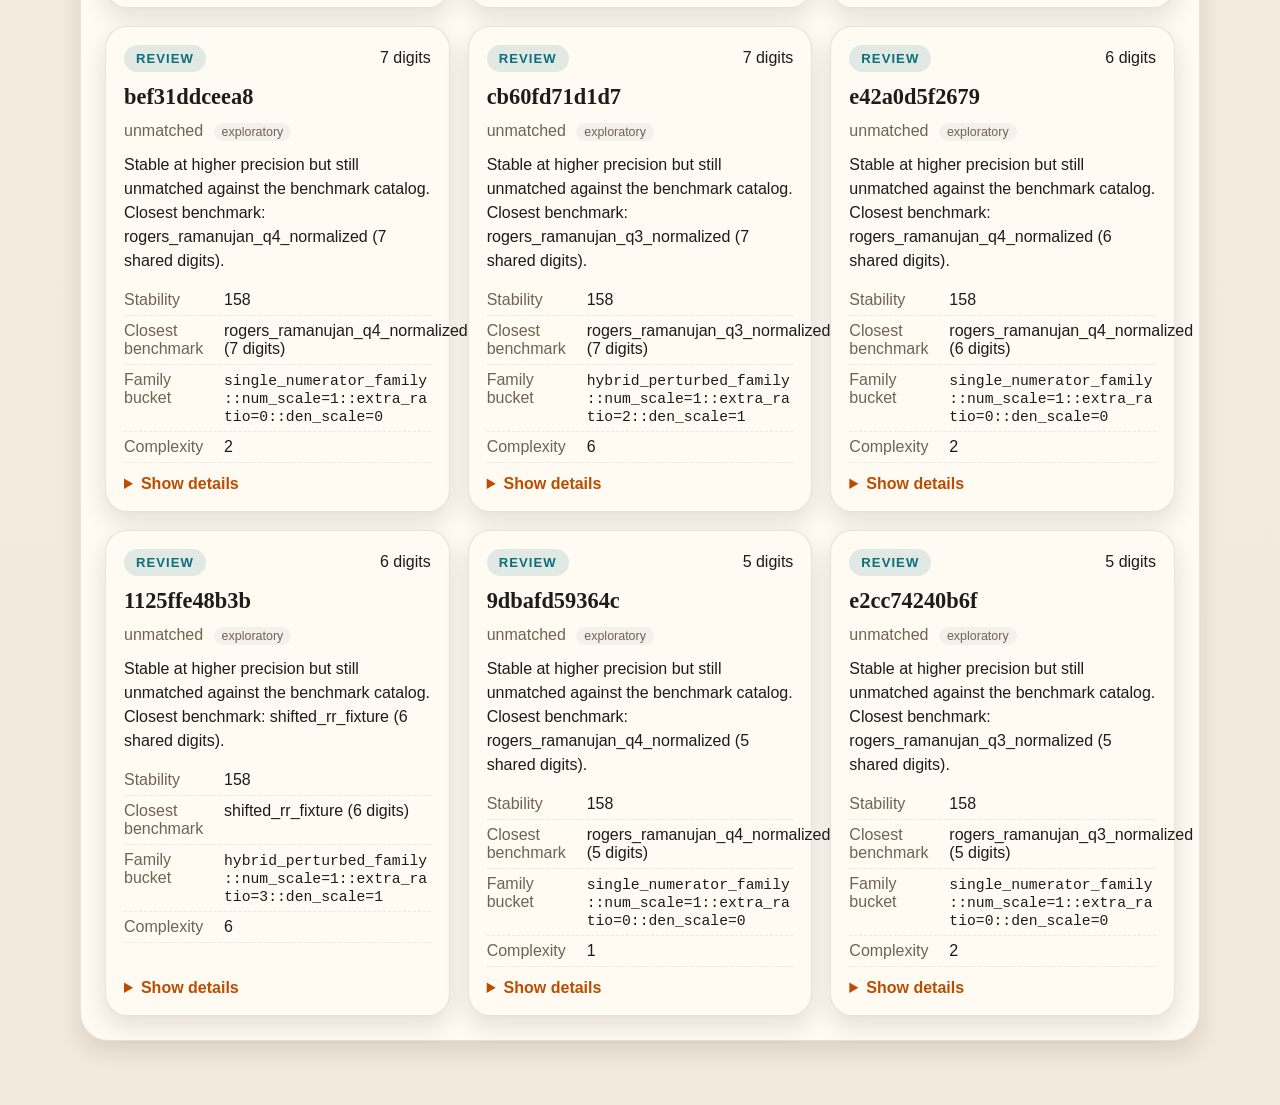
==== commit 746799ae: "Strengthen hero-case exclusion evidence" ====
--- a/docs/index.html
+++ b/docs/index.html
@@ -13,7 +13,7 @@
       <h1>Ramanujan Discovery Lab</h1>
       <p class="lede">A static snapshot of benchmark rediscoveries and exploratory candidates generated by the local-first CLI pipeline.</p>
       <div class="meta">
-        <span>Generated: 2026-03-16 00:38:03 UTC</span>
+        <span>Generated: 2026-03-16 01:11:24 UTC</span>
         <span>Records: 15</span>
         <a href="review-audit.html">Review audit</a>
       </div>
@@ -58,7 +58,7 @@
     </section>
   </main>
   <script>
-    const payload = {"title": "Ramanujan Discovery Lab", "generated_at": "2026-03-16 00:38:03 UTC", "records": [{"id": "d9b5fd674333", "template": {"top_constant": 1, "base_denominator": 1, "numerator_scale": 1, "numerator_q_shift": 2, "numerator_q_step": 1, "numerator_extra_scale": 0, "numerator_extra_q_shift": 1, "numerator_extra_q_step": 1, "denominator_constant": 1, "denominator_scale": 0, "denominator_q_shift": 1, "denominator_q_step": 1}, "q_values": [0.04, 0.11, 0.17, 0.23], "value_estimates": ["0.998402657976864789170521", "0.988060358992057478100966", "0.972045123636784664545912", "0.950330180758873924590325"], "matched_target": "shifted_rr_fixture", "closest_benchmark": "shifted_rr_fixture", "closest_benchmark_digits": 158, "family_bucket": "shifted_rr_fixture", "equivalence_key": "shifted_rr_fixture", "benchmark_kind": "internal_fixture", "digits_agree": 158, "stability_score": 158, "novelty_status": "fixture", "notes": "Exact canonical match to an internal regression fixture.", "template_signature": "qcf:top=1;base=1;ns=1;nr=2;nk=1;nes=0;ner=0;nek=0;dc=1;ds=0;dr=0;dk=0", "template_latex": "\\cfrac{1}{1 + \\cfrac{1 q^{2 + 1(n-1)}}{1 + 0 q^{1 + 1(n-1)} + \\ddots}}", "complexity_score": 1}, {"id": "26ff63998a8f", "template": {"top_constant": 1, "base_denominator": 1, "numerator_scale": 1, "numerator_q_shift": 1, "numerator_q_step": 1, "numerator_extra_scale": 0, "numerator_extra_q_shift": 1, "numerator_extra_q_step": 1, "denominator_constant": 1, "denominator_scale": 1, "denominator_q_shift": 1, "denominator_q_step": 1}, "q_values": [0.04, 0.11, 0.17, 0.23], "value_estimates": ["0.963017660597299378689753", "0.910709912663064685456978", "0.875726953889129874674948", "0.847649489867582579985575"], "matched_target": "denominator_perturbed_fixture", "closest_benchmark": "denominator_perturbed_fixture", "closest_benchmark_digits": 158, "family_bucket": "denominator_perturbed_fixture", "equivalence_key": "denominator_perturbed_fixture", "benchmark_kind": "internal_fixture", "digits_agree": 158, "stability_score": 158, "novelty_status": "fixture", "notes": "Exact canonical match to an internal regression fixture.", "template_signature": "qcf:top=1;base=1;ns=1;nr=1;nk=1;nes=0;ner=0;nek=0;dc=1;ds=1;dr=1;dk=1", "template_latex": "\\cfrac{1}{1 + \\cfrac{1 q^{1 + 1(n-1)}}{1 + 1 q^{1 + 1(n-1)} + \\ddots}}", "complexity_score": 2}, {"id": "0f617e2863fe", "template": {"top_constant": 1, "base_denominator": 1, "numerator_scale": 1, "numerator_q_shift": 4, "numerator_q_step": 4, "numerator_extra_scale": 0, "numerator_extra_q_shift": 1, "numerator_extra_q_step": 1, "denominator_constant": 1, "denominator_scale": 0, "denominator_q_shift": 1, "denominator_q_step": 1}, "q_values": [0.04, 0.11, 0.17, 0.23], "value_estimates": ["0.999997440006553599999957", "0.999853611435887640569967", "0.999165487575257894165219", "0.997209421037373132519488"], "matched_target": "rogers_ramanujan_q4_normalized", "closest_benchmark": "rogers_ramanujan_q4_normalized", "closest_benchmark_digits": 155, "family_bucket": "rogers_ramanujan_q4_normalized", "equivalence_key": "rogers_ramanujan_q4_normalized", "benchmark_kind": "classical_family", "digits_agree": 155, "stability_score": 158, "novelty_status": "known", "notes": "Exact canonical match to a classical benchmark.", "template_signature": "qcf:top=1;base=1;ns=1;nr=4;nk=4;nes=0;ner=0;nek=0;dc=1;ds=0;dr=0;dk=0", "template_latex": "\\cfrac{1}{1 + \\cfrac{1 q^{4 + 4(n-1)}}{1 + 0 q^{1 + 1(n-1)} + \\ddots}}", "complexity_score": 2}, {"id": "8ddb7fe583d2", "template": {"top_constant": 1, "base_denominator": 1, "numerator_scale": 1, "numerator_q_shift": 1, "numerator_q_step": 1, "numerator_extra_scale": 0, "numerator_extra_q_shift": 1, "numerator_extra_q_step": 1, "denominator_constant": 1, "denominator_scale": 0, "denominator_q_shift": 1, "denominator_q_step": 1}, "q_values": [0.04, 0.11, 0.17, 0.23], "value_estimates": ["0.961597538467597602733673", "0.901968116492133222222205", "0.858186654109463722548409", "0.820630020569653118707423"], "matched_target": "rogers_ramanujan_normalized", "closest_benchmark": "rogers_ramanujan_normalized", "closest_benchmark_digits": 152, "family_bucket": "rogers_ramanujan_normalized", "equivalence_key": "rogers_ramanujan_normalized", "benchmark_kind": "classical", "digits_agree": 152, "stability_score": 158, "novelty_status": "known", "notes": "Exact canonical match to a classical benchmark.", "template_signature": "qcf:top=1;base=1;ns=1;nr=1;nk=1;nes=0;ner=0;nek=0;dc=1;ds=0;dr=0;dk=0", "template_latex": "\\cfrac{1}{1 + \\cfrac{1 q^{1 + 1(n-1)}}{1 + 0 q^{1 + 1(n-1)} + \\ddots}}", "complexity_score": 0}, {"id": "05fe7657191e", "template": {"top_constant": 1, "base_denominator": 1, "numerator_scale": 1, "numerator_q_shift": 3, "numerator_q_step": 3, "numerator_extra_scale": 0, "numerator_extra_q_shift": 1, "numerator_extra_q_step": 1, "denominator_constant": 1, "denominator_scale": 0, "denominator_q_shift": 1, "denominator_q_step": 1}, "q_values": [0.04, 0.11, 0.17, 0.23], "value_estimates": ["0.999936004095999983223858", "0.998670771557865743318931", "0.995111136989226191827579", "0.987981014237806118414699"], "matched_target": "rogers_ramanujan_q3_normalized", "closest_benchmark": "rogers_ramanujan_q3_normalized", "closest_benchmark_digits": 152, "family_bucket": "rogers_ramanujan_q3_normalized", "equivalence_key": "rogers_ramanujan_q3_normalized", "benchmark_kind": "classical_family", "digits_agree": 152, "stability_score": 158, "novelty_status": "known", "notes": "Exact canonical match to a classical benchmark.", "template_signature": "qcf:top=1;base=1;ns=1;nr=3;nk=3;nes=0;ner=0;nek=0;dc=1;ds=0;dr=0;dk=0", "template_latex": "\\cfrac{1}{1 + \\cfrac{1 q^{3 + 3(n-1)}}{1 + 0 q^{1 + 1(n-1)} + \\ddots}}", "complexity_score": 2}, {"id": "e84e0a37cc8d", "template": {"top_constant": 1, "base_denominator": 1, "numerator_scale": 1, "numerator_q_shift": 2, "numerator_q_step": 2, "numerator_extra_scale": 0, "numerator_extra_q_shift": 1, "numerator_extra_q_step": 1, "denominator_constant": 1, "denominator_scale": 0, "denominator_q_shift": 1, "denominator_q_step": 1}, "q_values": [0.04, 0.11, 0.17, 0.23], "value_estimates": ["0.998402559993456869009627", "0.988046388820385687188848", "0.971934532018397165119484", "0.949890972408316039870452"], "matched_target": "rogers_ramanujan_q2_normalized", "closest_benchmark": "rogers_ramanujan_q2_normalized", "closest_benchmark_digits": 152, "family_bucket": "rogers_ramanujan_q2_normalized", "equivalence_key": "rogers_ramanujan_q2_normalized", "benchmark_kind": "classical_family", "digits_agree": 152, "stability_score": 158, "novelty_status": "known", "notes": "Exact canonical match to a classical benchmark.", "template_signature": "qcf:top=1;base=1;ns=1;nr=2;nk=2;nes=0;ner=0;nek=0;dc=1;ds=0;dr=0;dk=0", "template_latex": "\\cfrac{1}{1 + \\cfrac{1 q^{2 + 2(n-1)}}{1 + 0 q^{1 + 1(n-1)} + \\ddots}}", "complexity_score": 2}, {"id": "46a12c872845", "template": {"top_constant": 1, "base_denominator": 1, "numerator_scale": 1, "numerator_q_shift": 1, "numerator_q_step": 1, "numerator_extra_scale": 1, "numerator_extra_q_shift": 2, "numerator_extra_q_step": 2, "denominator_constant": 1, "denominator_scale": 0, "denominator_q_shift": 1, "denominator_q_step": 1}, "q_values": [0.04, 0.11, 0.17, 0.23], "value_estimates": ["0.960122793324099052462383", "0.892359376991839624588585", "0.838093820782656835146104", "0.788552806286308585752639"], "matched_target": "ramanujan_cubic_normalized", "closest_benchmark": "ramanujan_cubic_normalized", "closest_benchmark_digits": 152, "family_bucket": "ramanujan_cubic_normalized", "equivalence_key": "ramanujan_cubic_normalized", "benchmark_kind": "classical", "digits_agree": 152, "stability_score": 158, "novelty_status": "known", "notes": "Exact canonical match to a classical benchmark.", "template_signature": "qcf:top=1;base=1;ns=1;nr=1;nk=1;nes=1;ner=2;nek=2;dc=1;ds=0;dr=0;dk=0", "template_latex": "\\cfrac{1}{1 + \\cfrac{1 q^{1 + 1(n-1)} + 1 q^{2 + 2(n-1)}}{1 + 0 q^{1 + 1(n-1)} + \\ddots}}", "complexity_score": 2}, {"id": "9fcf61ff8850", "template": {"top_constant": 1, "base_denominator": 1, "numerator_scale": 1, "numerator_q_shift": 3, "numerator_q_step": 3, "numerator_extra_scale": 1, "numerator_extra_q_shift": 6, "numerator_extra_q_step": 6, "denominator_constant": 1, "denominator_scale": 0, "denominator_q_shift": 1, "denominator_q_step": 1}, "q_values": [0.04, 0.11, 0.17, 0.23], "value_estimates": ["0.999936000000524254444495", "0.998669004709614370208447", "0.995087236007702072132868", "0.98783655822225710972265"], "matched_target": "ramanujan_cubic_q3_normalized", "closest_benchmark": "ramanujan_cubic_q3_normalized", "closest_benchmark_digits": 152, "family_bucket": "ramanujan_cubic_q3_normalized", "equivalence_key": "ramanujan_cubic_q3_normalized", "benchmark_kind": "classical_family", "digits_agree": 152, "stability_score": 158, "novelty_status": "known", "notes": "Exact canonical match to a classical benchmark.", "template_signature": "qcf:top=1;base=1;ns=1;nr=3;nk=3;nes=1;ner=6;nek=6;dc=1;ds=0;dr=0;dk=0", "template_latex": "\\cfrac{1}{1 + \\cfrac{1 q^{3 + 3(n-1)} + 1 q^{6 + 6(n-1)}}{1 + 0 q^{1 + 1(n-1)} + \\ddots}}", "complexity_score": 4}, {"id": "6d6d4d57abde", "template": {"top_constant": 1, "base_denominator": 1, "numerator_scale": 1, "numerator_q_shift": 2, "numerator_q_step": 2, "numerator_extra_scale": 1, "numerator_extra_q_shift": 4, "numerator_extra_q_step": 4, "denominator_constant": 1, "denominator_scale": 0, "denominator_q_shift": 1, "denominator_q_step": 1}, "q_values": [0.04, 0.11, 0.17, 0.23], "value_estimates": ["0.998400008178882381241447", "0.987903500003250952005799", "0.971146862089333236299758", "0.947380078300437247384569"], "matched_target": "ramanujan_cubic_q2_normalized", "closest_benchmark": "ramanujan_cubic_q2_normalized", "closest_benchmark_digits": 152, "family_bucket": "ramanujan_cubic_q2_normalized", "equivalence_key": "ramanujan_cubic_q2_normalized", "benchmark_kind": "classical_family", "digits_agree": 152, "stability_score": 158, "novelty_status": "known", "notes": "Exact canonical match to a classical benchmark.", "template_signature": "qcf:top=1;base=1;ns=1;nr=2;nk=2;nes=1;ner=4;nek=4;dc=1;ds=0;dr=0;dk=0", "template_latex": "\\cfrac{1}{1 + \\cfrac{1 q^{2 + 2(n-1)} + 1 q^{4 + 4(n-1)}}{1 + 0 q^{1 + 1(n-1)} + \\ddots}}", "complexity_score": 4}, {"id": "bef31ddceea8", "template": {"top_constant": 1, "base_denominator": 1, "numerator_scale": 1, "numerator_q_shift": 4, "numerator_q_step": 3, "numerator_extra_scale": 0, "numerator_extra_q_shift": 1, "numerator_extra_q_step": 1, "denominator_constant": 1, "denominator_scale": 0, "denominator_q_shift": 1, "denominator_q_step": 1}, "q_values": [0.04, 0.11, 0.17, 0.23], "value_estimates": ["0.999997440006554002651079", "0.999853611461272939887615", "0.999165490415065920634744", "0.997209493991737890061532"], "matched_target": "unmatched", "closest_benchmark": "rogers_ramanujan_q4_normalized", "closest_benchmark_digits": 7, "family_bucket": "single_numerator_family::num_scale=1::extra_ratio=0::den_scale=0", "equivalence_key": "review::closest=rogers_ramanujan_q4_normalized::num_scale=1::main_shift_delta=0::main_step_delta=-1::extra_exists=0::extra_scale=0::extra_shift_delta=0::extra_step_delta=0::den_exists=0::den_scale=0::den_shift_delta=0::den_step_delta=0", "benchmark_kind": "exploratory", "digits_agree": 7, "stability_score": 158, "novelty_status": "review", "notes": "Stable at higher precision but still unmatched against the benchmark catalog. Closest benchmark: rogers_ramanujan_q4_normalized (7 shared digits).", "template_signature": "qcf:top=1;base=1;ns=1;nr=4;nk=3;nes=0;ner=0;nek=0;dc=1;ds=0;dr=0;dk=0", "template_latex": "\\cfrac{1}{1 + \\cfrac{1 q^{4 + 3(n-1)}}{1 + 0 q^{1 + 1(n-1)} + \\ddots}}", "complexity_score": 2}, {"id": "cb60fd71d1d7", "template": {"top_constant": 1, "base_denominator": 1, "numerator_scale": 1, "numerator_q_shift": 3, "numerator_q_step": 3, "numerator_extra_scale": 1, "numerator_extra_q_shift": 6, "numerator_extra_q_step": 6, "denominator_constant": 1, "denominator_scale": 1, "denominator_q_shift": 3, "denominator_q_step": 3}, "q_values": [0.04, 0.11, 0.17, 0.23], "value_estimates": ["0.999936004095999966449863", "0.998670771554739824461899", "0.99511113641513511126752", "0.987980993110192036134198"], "matched_target": "unmatched", "closest_benchmark": "rogers_ramanujan_q3_normalized", "closest_benchmark_digits": 7, "family_bucket": "hybrid_perturbed_family::num_scale=1::extra_ratio=2::den_scale=1", "equivalence_key": "review::closest=rogers_ramanujan_q3_normalized::num_scale=1::main_shift_delta=0::main_step_delta=0::extra_exists=1::extra_scale=1::extra_shift_delta=3::extra_step_delta=3::den_exists=1::den_scale=1::den_shift_delta=3::den_step_delta=3", "benchmark_kind": "exploratory", "digits_agree": 7, "stability_score": 158, "novelty_status": "review", "notes": "Stable at higher precision but still unmatched against the benchmark catalog. Closest benchmark: rogers_ramanujan_q3_normalized (7 shared digits).", "template_signature": "qcf:top=1;base=1;ns=1;nr=3;nk=3;nes=1;ner=6;nek=6;dc=1;ds=1;dr=3;dk=3", "template_latex": "\\cfrac{1}{1 + \\cfrac{1 q^{3 + 3(n-1)} + 1 q^{6 + 6(n-1)}}{1 + 1 q^{3 + 3(n-1)} + \\ddots}}", "complexity_score": 6}, {"id": "e42a0d5f2679", "template": {"top_constant": 1, "base_denominator": 1, "numerator_scale": 1, "numerator_q_shift": 4, "numerator_q_step": 2, "numerator_extra_scale": 0, "numerator_extra_q_shift": 1, "numerator_extra_q_step": 1, "denominator_constant": 1, "denominator_scale": 0, "denominator_q_shift": 1, "denominator_q_step": 1}, "q_values": [0.04, 0.11, 0.17, 0.23], "value_estimates": ["0.999997440006564068929097", "0.999853611692047978920103", "0.999165507119414228190634", "0.997209811137269532162656"], "matched_target": "unmatched", "closest_benchmark": "rogers_ramanujan_q4_normalized", "closest_benchmark_digits": 6, "family_bucket": "single_numerator_family::num_scale=1::extra_ratio=0::den_scale=0", "equivalence_key": "review::closest=rogers_ramanujan_q4_normalized::num_scale=1::main_shift_delta=0::main_step_delta=-2::extra_exists=0::extra_scale=0::extra_shift_delta=0::extra_step_delta=0::den_exists=0::den_scale=0::den_shift_delta=0::den_step_delta=0", "benchmark_kind": "exploratory", "digits_agree": 6, "stability_score": 158, "novelty_status": "review", "notes": "Stable at higher precision but still unmatched against the benchmark catalog. Closest benchmark: rogers_ramanujan_q4_normalized (6 shared digits).", "template_signature": "qcf:top=1;base=1;ns=1;nr=4;nk=2;nes=0;ner=0;nek=0;dc=1;ds=0;dr=0;dk=0", "template_latex": "\\cfrac{1}{1 + \\cfrac{1 q^{4 + 2(n-1)}}{1 + 0 q^{1 + 1(n-1)} + \\ddots}}", "complexity_score": 2}, {"id": "1125ffe48b3b", "template": {"top_constant": 1, "base_denominator": 1, "numerator_scale": 1, "numerator_q_shift": 2, "numerator_q_step": 2, "numerator_extra_scale": 1, "numerator_extra_q_shift": 6, "numerator_extra_q_step": 6, "denominator_constant": 1, "denominator_scale": 1, "denominator_q_shift": 3, "denominator_q_step": 2}, "q_values": [0.04, 0.11, 0.17, 0.23], "value_estimates": ["0.998402657976864354412147", "0.988060358961226813668908", "0.972045119888720814994786", "0.950330077811961293294078"], "matched_target": "unmatched", "closest_benchmark": "shifted_rr_fixture", "closest_benchmark_digits": 6, "family_bucket": "hybrid_perturbed_family::num_scale=1::extra_ratio=3::den_scale=1", "equivalence_key": "review::closest=shifted_rr_fixture::num_scale=1::main_shift_delta=0::main_step_delta=1::extra_exists=1::extra_scale=1::extra_shift_delta=4::extra_step_delta=4::den_exists=1::den_scale=1::den_shift_delta=3::den_step_delta=2", "benchmark_kind": "exploratory", "digits_agree": 6, "stability_score": 158, "novelty_status": "review", "notes": "Stable at higher precision but still unmatched against the benchmark catalog. Closest benchmark: shifted_rr_fixture (6 shared digits).", "template_signature": "qcf:top=1;base=1;ns=1;nr=2;nk=2;nes=1;ner=6;nek=6;dc=1;ds=1;dr=3;dk=2", "template_latex": "\\cfrac{1}{1 + \\cfrac{1 q^{2 + 2(n-1)} + 1 q^{6 + 6(n-1)}}{1 + 1 q^{3 + 2(n-1)} + \\ddots}}", "complexity_score": 6}, {"id": "9dbafd59364c", "template": {"top_constant": 1, "base_denominator": 1, "numerator_scale": 1, "numerator_q_shift": 4, "numerator_q_step": 1, "numerator_extra_scale": 0, "numerator_extra_q_shift": 1, "numerator_extra_q_step": 1, "denominator_constant": 1, "denominator_scale": 0, "denominator_q_shift": 1, "denominator_q_step": 1}, "q_values": [0.04, 0.11, 0.17, 0.23], "value_estimates": ["0.999997440006815725852738", "0.999853613789965385835123", "0.999165605363990863305401", "0.997211188945521580500569"], "matched_target": "unmatched", "closest_benchmark": "rogers_ramanujan_q4_normalized", "closest_benchmark_digits": 5, "family_bucket": "single_numerator_family::num_scale=1::extra_ratio=0::den_scale=0", "equivalence_key": "review::closest=rogers_ramanujan_q4_normalized::num_scale=1::main_shift_delta=0::main_step_delta=-3::extra_exists=0::extra_scale=0::extra_shift_delta=0::extra_step_delta=0::den_exists=0::den_scale=0::den_shift_delta=0::den_step_delta=0", "benchmark_kind": "exploratory", "digits_agree": 5, "stability_score": 158, "novelty_status": "review", "notes": "Stable at higher precision but still unmatched against the benchmark catalog. Closest benchmark: rogers_ramanujan_q4_normalized (5 shared digits).", "template_signature": "qcf:top=1;base=1;ns=1;nr=4;nk=1;nes=0;ner=0;nek=0;dc=1;ds=0;dr=0;dk=0", "template_latex": "\\cfrac{1}{1 + \\cfrac{1 q^{4 + 1(n-1)}}{1 + 0 q^{1 + 1(n-1)} + \\ddots}}", "complexity_score": 1}, {"id": "e2cc74240b6f", "template": {"top_constant": 1, "base_denominator": 1, "numerator_scale": 1, "numerator_q_shift": 3, "numerator_q_step": 4, "numerator_extra_scale": 0, "numerator_extra_q_shift": 1, "numerator_extra_q_step": 1, "denominator_constant": 1, "denominator_scale": 0, "denominator_q_shift": 1, "denominator_q_step": 1}, "q_values": [0.04, 0.11, 0.17, 0.23], "value_estimates": ["0.999936004095748357194092", "0.998670769464871683147011", "0.995111039524113501858646", "0.987979660739315713434079"], "matched_target": "unmatched", "closest_benchmark": "rogers_ramanujan_q3_normalized", "closest_benchmark_digits": 5, "family_bucket": "single_numerator_family::num_scale=1::extra_ratio=0::den_scale=0", "equivalence_key": "review::closest=rogers_ramanujan_q3_normalized::num_scale=1::main_shift_delta=0::main_step_delta=1::extra_exists=0::extra_scale=0::extra_shift_delta=0::extra_step_delta=0::den_exists=0::den_scale=0::den_shift_delta=0::den_step_delta=0", "benchmark_kind": "exploratory", "digits_agree": 5, "stability_score": 158, "novelty_status": "review", "notes": "Stable at higher precision but still unmatched against the benchmark catalog. Closest benchmark: rogers_ramanujan_q3_normalized (5 shared digits).", "template_signature": "qcf:top=1;base=1;ns=1;nr=3;nk=4;nes=0;ner=0;nek=0;dc=1;ds=0;dr=0;dk=0", "template_latex": "\\cfrac{1}{1 + \\cfrac{1 q^{3 + 4(n-1)}}{1 + 0 q^{1 + 1(n-1)} + \\ddots}}", "complexity_score": 2}], "status_counts": {"known": 7, "known_variant": 0, "fixture": 2, "review": 6}, "benchmark_families": [{"name": "Rogers-Ramanujan", "count": 4, "description": "Product-backed baselines at q, q^2, q^3, and q^4."}, {"name": "Ramanujan cubic", "count": 3, "description": "Independent cubic benchmarks at q, q^2, and q^3."}, {"name": "Internal fixtures", "count": 2, "description": "Regression-only shifted and denominator-perturbed control templates."}], "pipeline": [{"step": "discover", "detail": "Enumerate a bounded q-continued-fraction grid and keep numerically stable candidates."}, {"step": "verify", "detail": "Re-score survivors at higher precision against the benchmark catalog."}, {"step": "report", "detail": "Publish a markdown artifact with signatures, buckets, and benchmark alignment."}, {"step": "site", "detail": "Ship the same snapshot to GitHub Pages without claiming unexplained templates are new formulas."}], "audit_notes": [{"title": "Review Audit", "href": "review-audit.html", "description": "Public conservative review summary for the current benchmark-relative review set."}, {"title": "Hero Case Summary", "href": "https://github.com/peter941221/ramanujan-discovery-lab/blob/main/CB60FD71D1D7_PUBLIC_SUMMARY.md", "description": "Short public-facing summary of the current lead candidate cb60fd71d1d7."}, {"title": "Hero Transform Audit", "href": "https://github.com/peter941221/ramanujan-discovery-lab/blob/main/CB60FD71D1D7_TRANSFORM_AUDIT.md", "description": "Detailed elimination log for direct, equivalence, contraction, and constrained Bauer-Muir paths."}, {"title": "Hero Identification", "href": "https://github.com/peter941221/ramanujan-discovery-lab/blob/main/CB60FD71D1D7_IDENTIFICATION_NOTE.md", "description": "Small-degree algebraic relation guesses between the hero case and its nearest benchmark."}, {"title": "Hero Case Study", "href": "https://github.com/peter941221/ramanujan-discovery-lab/blob/main/CB60FD71D1D7_CASE_STUDY.md", "description": "Conservative narrative of the hero-case audit status and what would be needed for a publishable identity claim."}, {"title": "Hero Novelty Gate", "href": "https://github.com/peter941221/ramanujan-discovery-lab/blob/main/CB60FD71D1D7_NOVELTY_GATE.md", "description": "Explicit checklist for why cb60fd71d1d7 is still an unexplained candidate rather than a settled novelty claim."}, {"title": "Hero Public Article", "href": "https://github.com/peter941221/ramanujan-discovery-lab/blob/main/CB60FD71D1D7_PUBLIC_ARTICLE.md", "description": "A publication-ready public article draft for the current hero case."}, {"title": "Hero Shortlist", "href": "https://github.com/peter941221/ramanujan-discovery-lab/blob/main/CB60FD71D1D7_SHORTLIST.md", "description": "Targeted checklist for the next literature and recognition pass (no novelty claim)."}, {"title": "AI-Friendly Publishing Plan", "href": "https://github.com/peter941221/ramanujan-discovery-lab/blob/main/AI_FRIENDLY_PUBLISHING_PLAN.md", "description": "Platform and rollout plan optimized for discoverability by both humans and machines."}, {"title": "RR(q^3) Neighborhood", "href": "https://github.com/peter941221/ramanujan-discovery-lab/blob/main/RR_Q3_NEIGHBORHOOD_AUDIT.md", "description": "Separates the plain RR(q^3) step branch from the hybrid cb60fd71d1d7 branch."}, {"title": "E2CC Plain-Step Audit", "href": "https://github.com/peter941221/ramanujan-discovery-lab/blob/main/E2CC74240B6F_PLAIN_STEP_AUDIT.md", "description": "Focused note on why e2cc74240b6f currently reads as a plain opposite-side RR step perturbation."}, {"title": "RR(q^4) Step Ladder", "href": "https://github.com/peter941221/ramanujan-discovery-lab/blob/main/RR_Q4_STEP_LADDER_AUDIT.md", "description": "Systematic note on the 4 -> 3 -> 2 -> 1 RR(q^4) single-ladder perturbation family."}, {"title": "Second-Tier Audit", "href": "https://github.com/peter941221/ramanujan-discovery-lab/blob/main/SECOND_TIER_REVIEW_AUDIT.md", "description": "Cross-candidate note covering bef31ddceea8 and e2cc74240b6f below the current hero case."}], "top_leads": [{"id": "cb60fd71d1d7", "template": {"top_constant": 1, "base_denominator": 1, "numerator_scale": 1, "numerator_q_shift": 3, "numerator_q_step": 3, "numerator_extra_scale": 1, "numerator_extra_q_shift": 6, "numerator_extra_q_step": 6, "denominator_constant": 1, "denominator_scale": 1, "denominator_q_shift": 3, "denominator_q_step": 3}, "q_values": [0.04, 0.11, 0.17, 0.23], "value_estimates": ["0.999936004095999966449863", "0.998670771554739824461899", "0.99511113641513511126752", "0.987980993110192036134198"], "matched_target": "unmatched", "closest_benchmark": "rogers_ramanujan_q3_normalized", "closest_benchmark_digits": 7, "family_bucket": "hybrid_perturbed_family::num_scale=1::extra_ratio=2::den_scale=1", "equivalence_key": "review::closest=rogers_ramanujan_q3_normalized::num_scale=1::main_shift_delta=0::main_step_delta=0::extra_exists=1::extra_scale=1::extra_shift_delta=3::extra_step_delta=3::den_exists=1::den_scale=1::den_shift_delta=3::den_step_delta=3", "benchmark_kind": "exploratory", "digits_agree": 7, "stability_score": 158, "novelty_status": "review", "notes": "Stable at higher precision but still unmatched against the benchmark catalog. Closest benchmark: rogers_ramanujan_q3_normalized (7 shared digits).", "template_signature": "qcf:top=1;base=1;ns=1;nr=3;nk=3;nes=1;ner=6;nek=6;dc=1;ds=1;dr=3;dk=3", "template_latex": "\\cfrac{1}{1 + \\cfrac{1 q^{3 + 3(n-1)} + 1 q^{6 + 6(n-1)}}{1 + 1 q^{3 + 3(n-1)} + \\ddots}}", "complexity_score": 6}, {"id": "1125ffe48b3b", "template": {"top_constant": 1, "base_denominator": 1, "numerator_scale": 1, "numerator_q_shift": 2, "numerator_q_step": 2, "numerator_extra_scale": 1, "numerator_extra_q_shift": 6, "numerator_extra_q_step": 6, "denominator_constant": 1, "denominator_scale": 1, "denominator_q_shift": 3, "denominator_q_step": 2}, "q_values": [0.04, 0.11, 0.17, 0.23], "value_estimates": ["0.998402657976864354412147", "0.988060358961226813668908", "0.972045119888720814994786", "0.950330077811961293294078"], "matched_target": "unmatched", "closest_benchmark": "shifted_rr_fixture", "closest_benchmark_digits": 6, "family_bucket": "hybrid_perturbed_family::num_scale=1::extra_ratio=3::den_scale=1", "equivalence_key": "review::closest=shifted_rr_fixture::num_scale=1::main_shift_delta=0::main_step_delta=1::extra_exists=1::extra_scale=1::extra_shift_delta=4::extra_step_delta=4::den_exists=1::den_scale=1::den_shift_delta=3::den_step_delta=2", "benchmark_kind": "exploratory", "digits_agree": 6, "stability_score": 158, "novelty_status": "review", "notes": "Stable at higher precision but still unmatched against the benchmark catalog. Closest benchmark: shifted_rr_fixture (6 shared digits).", "template_signature": "qcf:top=1;base=1;ns=1;nr=2;nk=2;nes=1;ner=6;nek=6;dc=1;ds=1;dr=3;dk=2", "template_latex": "\\cfrac{1}{1 + \\cfrac{1 q^{2 + 2(n-1)} + 1 q^{6 + 6(n-1)}}{1 + 1 q^{3 + 2(n-1)} + \\ddots}}", "complexity_score": 6}]};
+    const payload = {"title": "Ramanujan Discovery Lab", "generated_at": "2026-03-16 01:11:24 UTC", "records": [{"id": "d9b5fd674333", "template": {"top_constant": 1, "base_denominator": 1, "numerator_scale": 1, "numerator_q_shift": 2, "numerator_q_step": 1, "numerator_extra_scale": 0, "numerator_extra_q_shift": 1, "numerator_extra_q_step": 1, "denominator_constant": 1, "denominator_scale": 0, "denominator_q_shift": 1, "denominator_q_step": 1}, "q_values": [0.04, 0.11, 0.17, 0.23], "value_estimates": ["0.998402657976864789170521", "0.988060358992057478100966", "0.972045123636784664545912", "0.950330180758873924590325"], "matched_target": "shifted_rr_fixture", "closest_benchmark": "shifted_rr_fixture", "closest_benchmark_digits": 158, "family_bucket": "shifted_rr_fixture", "equivalence_key": "shifted_rr_fixture", "benchmark_kind": "internal_fixture", "digits_agree": 158, "stability_score": 158, "novelty_status": "fixture", "notes": "Exact canonical match to an internal regression fixture.", "template_signature": "qcf:top=1;base=1;ns=1;nr=2;nk=1;nes=0;ner=0;nek=0;dc=1;ds=0;dr=0;dk=0", "template_latex": "\\cfrac{1}{1 + \\cfrac{1 q^{2 + 1(n-1)}}{1 + 0 q^{1 + 1(n-1)} + \\ddots}}", "complexity_score": 1}, {"id": "26ff63998a8f", "template": {"top_constant": 1, "base_denominator": 1, "numerator_scale": 1, "numerator_q_shift": 1, "numerator_q_step": 1, "numerator_extra_scale": 0, "numerator_extra_q_shift": 1, "numerator_extra_q_step": 1, "denominator_constant": 1, "denominator_scale": 1, "denominator_q_shift": 1, "denominator_q_step": 1}, "q_values": [0.04, 0.11, 0.17, 0.23], "value_estimates": ["0.963017660597299378689753", "0.910709912663064685456978", "0.875726953889129874674948", "0.847649489867582579985575"], "matched_target": "denominator_perturbed_fixture", "closest_benchmark": "denominator_perturbed_fixture", "closest_benchmark_digits": 158, "family_bucket": "denominator_perturbed_fixture", "equivalence_key": "denominator_perturbed_fixture", "benchmark_kind": "internal_fixture", "digits_agree": 158, "stability_score": 158, "novelty_status": "fixture", "notes": "Exact canonical match to an internal regression fixture.", "template_signature": "qcf:top=1;base=1;ns=1;nr=1;nk=1;nes=0;ner=0;nek=0;dc=1;ds=1;dr=1;dk=1", "template_latex": "\\cfrac{1}{1 + \\cfrac{1 q^{1 + 1(n-1)}}{1 + 1 q^{1 + 1(n-1)} + \\ddots}}", "complexity_score": 2}, {"id": "0f617e2863fe", "template": {"top_constant": 1, "base_denominator": 1, "numerator_scale": 1, "numerator_q_shift": 4, "numerator_q_step": 4, "numerator_extra_scale": 0, "numerator_extra_q_shift": 1, "numerator_extra_q_step": 1, "denominator_constant": 1, "denominator_scale": 0, "denominator_q_shift": 1, "denominator_q_step": 1}, "q_values": [0.04, 0.11, 0.17, 0.23], "value_estimates": ["0.999997440006553599999957", "0.999853611435887640569967", "0.999165487575257894165219", "0.997209421037373132519488"], "matched_target": "rogers_ramanujan_q4_normalized", "closest_benchmark": "rogers_ramanujan_q4_normalized", "closest_benchmark_digits": 155, "family_bucket": "rogers_ramanujan_q4_normalized", "equivalence_key": "rogers_ramanujan_q4_normalized", "benchmark_kind": "classical_family", "digits_agree": 155, "stability_score": 158, "novelty_status": "known", "notes": "Exact canonical match to a classical benchmark.", "template_signature": "qcf:top=1;base=1;ns=1;nr=4;nk=4;nes=0;ner=0;nek=0;dc=1;ds=0;dr=0;dk=0", "template_latex": "\\cfrac{1}{1 + \\cfrac{1 q^{4 + 4(n-1)}}{1 + 0 q^{1 + 1(n-1)} + \\ddots}}", "complexity_score": 2}, {"id": "8ddb7fe583d2", "template": {"top_constant": 1, "base_denominator": 1, "numerator_scale": 1, "numerator_q_shift": 1, "numerator_q_step": 1, "numerator_extra_scale": 0, "numerator_extra_q_shift": 1, "numerator_extra_q_step": 1, "denominator_constant": 1, "denominator_scale": 0, "denominator_q_shift": 1, "denominator_q_step": 1}, "q_values": [0.04, 0.11, 0.17, 0.23], "value_estimates": ["0.961597538467597602733673", "0.901968116492133222222205", "0.858186654109463722548409", "0.820630020569653118707423"], "matched_target": "rogers_ramanujan_normalized", "closest_benchmark": "rogers_ramanujan_normalized", "closest_benchmark_digits": 152, "family_bucket": "rogers_ramanujan_normalized", "equivalence_key": "rogers_ramanujan_normalized", "benchmark_kind": "classical", "digits_agree": 152, "stability_score": 158, "novelty_status": "known", "notes": "Exact canonical match to a classical benchmark.", "template_signature": "qcf:top=1;base=1;ns=1;nr=1;nk=1;nes=0;ner=0;nek=0;dc=1;ds=0;dr=0;dk=0", "template_latex": "\\cfrac{1}{1 + \\cfrac{1 q^{1 + 1(n-1)}}{1 + 0 q^{1 + 1(n-1)} + \\ddots}}", "complexity_score": 0}, {"id": "05fe7657191e", "template": {"top_constant": 1, "base_denominator": 1, "numerator_scale": 1, "numerator_q_shift": 3, "numerator_q_step": 3, "numerator_extra_scale": 0, "numerator_extra_q_shift": 1, "numerator_extra_q_step": 1, "denominator_constant": 1, "denominator_scale": 0, "denominator_q_shift": 1, "denominator_q_step": 1}, "q_values": [0.04, 0.11, 0.17, 0.23], "value_estimates": ["0.999936004095999983223858", "0.998670771557865743318931", "0.995111136989226191827579", "0.987981014237806118414699"], "matched_target": "rogers_ramanujan_q3_normalized", "closest_benchmark": "rogers_ramanujan_q3_normalized", "closest_benchmark_digits": 152, "family_bucket": "rogers_ramanujan_q3_normalized", "equivalence_key": "rogers_ramanujan_q3_normalized", "benchmark_kind": "classical_family", "digits_agree": 152, "stability_score": 158, "novelty_status": "known", "notes": "Exact canonical match to a classical benchmark.", "template_signature": "qcf:top=1;base=1;ns=1;nr=3;nk=3;nes=0;ner=0;nek=0;dc=1;ds=0;dr=0;dk=0", "template_latex": "\\cfrac{1}{1 + \\cfrac{1 q^{3 + 3(n-1)}}{1 + 0 q^{1 + 1(n-1)} + \\ddots}}", "complexity_score": 2}, {"id": "e84e0a37cc8d", "template": {"top_constant": 1, "base_denominator": 1, "numerator_scale": 1, "numerator_q_shift": 2, "numerator_q_step": 2, "numerator_extra_scale": 0, "numerator_extra_q_shift": 1, "numerator_extra_q_step": 1, "denominator_constant": 1, "denominator_scale": 0, "denominator_q_shift": 1, "denominator_q_step": 1}, "q_values": [0.04, 0.11, 0.17, 0.23], "value_estimates": ["0.998402559993456869009627", "0.988046388820385687188848", "0.971934532018397165119484", "0.949890972408316039870452"], "matched_target": "rogers_ramanujan_q2_normalized", "closest_benchmark": "rogers_ramanujan_q2_normalized", "closest_benchmark_digits": 152, "family_bucket": "rogers_ramanujan_q2_normalized", "equivalence_key": "rogers_ramanujan_q2_normalized", "benchmark_kind": "classical_family", "digits_agree": 152, "stability_score": 158, "novelty_status": "known", "notes": "Exact canonical match to a classical benchmark.", "template_signature": "qcf:top=1;base=1;ns=1;nr=2;nk=2;nes=0;ner=0;nek=0;dc=1;ds=0;dr=0;dk=0", "template_latex": "\\cfrac{1}{1 + \\cfrac{1 q^{2 + 2(n-1)}}{1 + 0 q^{1 + 1(n-1)} + \\ddots}}", "complexity_score": 2}, {"id": "46a12c872845", "template": {"top_constant": 1, "base_denominator": 1, "numerator_scale": 1, "numerator_q_shift": 1, "numerator_q_step": 1, "numerator_extra_scale": 1, "numerator_extra_q_shift": 2, "numerator_extra_q_step": 2, "denominator_constant": 1, "denominator_scale": 0, "denominator_q_shift": 1, "denominator_q_step": 1}, "q_values": [0.04, 0.11, 0.17, 0.23], "value_estimates": ["0.960122793324099052462383", "0.892359376991839624588585", "0.838093820782656835146104", "0.788552806286308585752639"], "matched_target": "ramanujan_cubic_normalized", "closest_benchmark": "ramanujan_cubic_normalized", "closest_benchmark_digits": 152, "family_bucket": "ramanujan_cubic_normalized", "equivalence_key": "ramanujan_cubic_normalized", "benchmark_kind": "classical", "digits_agree": 152, "stability_score": 158, "novelty_status": "known", "notes": "Exact canonical match to a classical benchmark.", "template_signature": "qcf:top=1;base=1;ns=1;nr=1;nk=1;nes=1;ner=2;nek=2;dc=1;ds=0;dr=0;dk=0", "template_latex": "\\cfrac{1}{1 + \\cfrac{1 q^{1 + 1(n-1)} + 1 q^{2 + 2(n-1)}}{1 + 0 q^{1 + 1(n-1)} + \\ddots}}", "complexity_score": 2}, {"id": "9fcf61ff8850", "template": {"top_constant": 1, "base_denominator": 1, "numerator_scale": 1, "numerator_q_shift": 3, "numerator_q_step": 3, "numerator_extra_scale": 1, "numerator_extra_q_shift": 6, "numerator_extra_q_step": 6, "denominator_constant": 1, "denominator_scale": 0, "denominator_q_shift": 1, "denominator_q_step": 1}, "q_values": [0.04, 0.11, 0.17, 0.23], "value_estimates": ["0.999936000000524254444495", "0.998669004709614370208447", "0.995087236007702072132868", "0.98783655822225710972265"], "matched_target": "ramanujan_cubic_q3_normalized", "closest_benchmark": "ramanujan_cubic_q3_normalized", "closest_benchmark_digits": 152, "family_bucket": "ramanujan_cubic_q3_normalized", "equivalence_key": "ramanujan_cubic_q3_normalized", "benchmark_kind": "classical_family", "digits_agree": 152, "stability_score": 158, "novelty_status": "known", "notes": "Exact canonical match to a classical benchmark.", "template_signature": "qcf:top=1;base=1;ns=1;nr=3;nk=3;nes=1;ner=6;nek=6;dc=1;ds=0;dr=0;dk=0", "template_latex": "\\cfrac{1}{1 + \\cfrac{1 q^{3 + 3(n-1)} + 1 q^{6 + 6(n-1)}}{1 + 0 q^{1 + 1(n-1)} + \\ddots}}", "complexity_score": 4}, {"id": "6d6d4d57abde", "template": {"top_constant": 1, "base_denominator": 1, "numerator_scale": 1, "numerator_q_shift": 2, "numerator_q_step": 2, "numerator_extra_scale": 1, "numerator_extra_q_shift": 4, "numerator_extra_q_step": 4, "denominator_constant": 1, "denominator_scale": 0, "denominator_q_shift": 1, "denominator_q_step": 1}, "q_values": [0.04, 0.11, 0.17, 0.23], "value_estimates": ["0.998400008178882381241447", "0.987903500003250952005799", "0.971146862089333236299758", "0.947380078300437247384569"], "matched_target": "ramanujan_cubic_q2_normalized", "closest_benchmark": "ramanujan_cubic_q2_normalized", "closest_benchmark_digits": 152, "family_bucket": "ramanujan_cubic_q2_normalized", "equivalence_key": "ramanujan_cubic_q2_normalized", "benchmark_kind": "classical_family", "digits_agree": 152, "stability_score": 158, "novelty_status": "known", "notes": "Exact canonical match to a classical benchmark.", "template_signature": "qcf:top=1;base=1;ns=1;nr=2;nk=2;nes=1;ner=4;nek=4;dc=1;ds=0;dr=0;dk=0", "template_latex": "\\cfrac{1}{1 + \\cfrac{1 q^{2 + 2(n-1)} + 1 q^{4 + 4(n-1)}}{1 + 0 q^{1 + 1(n-1)} + \\ddots}}", "complexity_score": 4}, {"id": "bef31ddceea8", "template": {"top_constant": 1, "base_denominator": 1, "numerator_scale": 1, "numerator_q_shift": 4, "numerator_q_step": 3, "numerator_extra_scale": 0, "numerator_extra_q_shift": 1, "numerator_extra_q_step": 1, "denominator_constant": 1, "denominator_scale": 0, "denominator_q_shift": 1, "denominator_q_step": 1}, "q_values": [0.04, 0.11, 0.17, 0.23], "value_estimates": ["0.999997440006554002651079", "0.999853611461272939887615", "0.999165490415065920634744", "0.997209493991737890061532"], "matched_target": "unmatched", "closest_benchmark": "rogers_ramanujan_q4_normalized", "closest_benchmark_digits": 7, "family_bucket": "single_numerator_family::num_scale=1::extra_ratio=0::den_scale=0", "equivalence_key": "review::closest=rogers_ramanujan_q4_normalized::num_scale=1::main_shift_delta=0::main_step_delta=-1::extra_exists=0::extra_scale=0::extra_shift_delta=0::extra_step_delta=0::den_exists=0::den_scale=0::den_shift_delta=0::den_step_delta=0", "benchmark_kind": "exploratory", "digits_agree": 7, "stability_score": 158, "novelty_status": "review", "notes": "Stable at higher precision but still unmatched against the benchmark catalog. Closest benchmark: rogers_ramanujan_q4_normalized (7 shared digits).", "template_signature": "qcf:top=1;base=1;ns=1;nr=4;nk=3;nes=0;ner=0;nek=0;dc=1;ds=0;dr=0;dk=0", "template_latex": "\\cfrac{1}{1 + \\cfrac{1 q^{4 + 3(n-1)}}{1 + 0 q^{1 + 1(n-1)} + \\ddots}}", "complexity_score": 2}, {"id": "cb60fd71d1d7", "template": {"top_constant": 1, "base_denominator": 1, "numerator_scale": 1, "numerator_q_shift": 3, "numerator_q_step": 3, "numerator_extra_scale": 1, "numerator_extra_q_shift": 6, "numerator_extra_q_step": 6, "denominator_constant": 1, "denominator_scale": 1, "denominator_q_shift": 3, "denominator_q_step": 3}, "q_values": [0.04, 0.11, 0.17, 0.23], "value_estimates": ["0.999936004095999966449863", "0.998670771554739824461899", "0.99511113641513511126752", "0.987980993110192036134198"], "matched_target": "unmatched", "closest_benchmark": "rogers_ramanujan_q3_normalized", "closest_benchmark_digits": 7, "family_bucket": "hybrid_perturbed_family::num_scale=1::extra_ratio=2::den_scale=1", "equivalence_key": "review::closest=rogers_ramanujan_q3_normalized::num_scale=1::main_shift_delta=0::main_step_delta=0::extra_exists=1::extra_scale=1::extra_shift_delta=3::extra_step_delta=3::den_exists=1::den_scale=1::den_shift_delta=3::den_step_delta=3", "benchmark_kind": "exploratory", "digits_agree": 7, "stability_score": 158, "novelty_status": "review", "notes": "Stable at higher precision but still unmatched against the benchmark catalog. Closest benchmark: rogers_ramanujan_q3_normalized (7 shared digits).", "template_signature": "qcf:top=1;base=1;ns=1;nr=3;nk=3;nes=1;ner=6;nek=6;dc=1;ds=1;dr=3;dk=3", "template_latex": "\\cfrac{1}{1 + \\cfrac{1 q^{3 + 3(n-1)} + 1 q^{6 + 6(n-1)}}{1 + 1 q^{3 + 3(n-1)} + \\ddots}}", "complexity_score": 6}, {"id": "e42a0d5f2679", "template": {"top_constant": 1, "base_denominator": 1, "numerator_scale": 1, "numerator_q_shift": 4, "numerator_q_step": 2, "numerator_extra_scale": 0, "numerator_extra_q_shift": 1, "numerator_extra_q_step": 1, "denominator_constant": 1, "denominator_scale": 0, "denominator_q_shift": 1, "denominator_q_step": 1}, "q_values": [0.04, 0.11, 0.17, 0.23], "value_estimates": ["0.999997440006564068929097", "0.999853611692047978920103", "0.999165507119414228190634", "0.997209811137269532162656"], "matched_target": "unmatched", "closest_benchmark": "rogers_ramanujan_q4_normalized", "closest_benchmark_digits": 6, "family_bucket": "single_numerator_family::num_scale=1::extra_ratio=0::den_scale=0", "equivalence_key": "review::closest=rogers_ramanujan_q4_normalized::num_scale=1::main_shift_delta=0::main_step_delta=-2::extra_exists=0::extra_scale=0::extra_shift_delta=0::extra_step_delta=0::den_exists=0::den_scale=0::den_shift_delta=0::den_step_delta=0", "benchmark_kind": "exploratory", "digits_agree": 6, "stability_score": 158, "novelty_status": "review", "notes": "Stable at higher precision but still unmatched against the benchmark catalog. Closest benchmark: rogers_ramanujan_q4_normalized (6 shared digits).", "template_signature": "qcf:top=1;base=1;ns=1;nr=4;nk=2;nes=0;ner=0;nek=0;dc=1;ds=0;dr=0;dk=0", "template_latex": "\\cfrac{1}{1 + \\cfrac{1 q^{4 + 2(n-1)}}{1 + 0 q^{1 + 1(n-1)} + \\ddots}}", "complexity_score": 2}, {"id": "1125ffe48b3b", "template": {"top_constant": 1, "base_denominator": 1, "numerator_scale": 1, "numerator_q_shift": 2, "numerator_q_step": 2, "numerator_extra_scale": 1, "numerator_extra_q_shift": 6, "numerator_extra_q_step": 6, "denominator_constant": 1, "denominator_scale": 1, "denominator_q_shift": 3, "denominator_q_step": 2}, "q_values": [0.04, 0.11, 0.17, 0.23], "value_estimates": ["0.998402657976864354412147", "0.988060358961226813668908", "0.972045119888720814994786", "0.950330077811961293294078"], "matched_target": "unmatched", "closest_benchmark": "shifted_rr_fixture", "closest_benchmark_digits": 6, "family_bucket": "hybrid_perturbed_family::num_scale=1::extra_ratio=3::den_scale=1", "equivalence_key": "review::closest=shifted_rr_fixture::num_scale=1::main_shift_delta=0::main_step_delta=1::extra_exists=1::extra_scale=1::extra_shift_delta=4::extra_step_delta=4::den_exists=1::den_scale=1::den_shift_delta=3::den_step_delta=2", "benchmark_kind": "exploratory", "digits_agree": 6, "stability_score": 158, "novelty_status": "review", "notes": "Stable at higher precision but still unmatched against the benchmark catalog. Closest benchmark: shifted_rr_fixture (6 shared digits).", "template_signature": "qcf:top=1;base=1;ns=1;nr=2;nk=2;nes=1;ner=6;nek=6;dc=1;ds=1;dr=3;dk=2", "template_latex": "\\cfrac{1}{1 + \\cfrac{1 q^{2 + 2(n-1)} + 1 q^{6 + 6(n-1)}}{1 + 1 q^{3 + 2(n-1)} + \\ddots}}", "complexity_score": 6}, {"id": "9dbafd59364c", "template": {"top_constant": 1, "base_denominator": 1, "numerator_scale": 1, "numerator_q_shift": 4, "numerator_q_step": 1, "numerator_extra_scale": 0, "numerator_extra_q_shift": 1, "numerator_extra_q_step": 1, "denominator_constant": 1, "denominator_scale": 0, "denominator_q_shift": 1, "denominator_q_step": 1}, "q_values": [0.04, 0.11, 0.17, 0.23], "value_estimates": ["0.999997440006815725852738", "0.999853613789965385835123", "0.999165605363990863305401", "0.997211188945521580500569"], "matched_target": "unmatched", "closest_benchmark": "rogers_ramanujan_q4_normalized", "closest_benchmark_digits": 5, "family_bucket": "single_numerator_family::num_scale=1::extra_ratio=0::den_scale=0", "equivalence_key": "review::closest=rogers_ramanujan_q4_normalized::num_scale=1::main_shift_delta=0::main_step_delta=-3::extra_exists=0::extra_scale=0::extra_shift_delta=0::extra_step_delta=0::den_exists=0::den_scale=0::den_shift_delta=0::den_step_delta=0", "benchmark_kind": "exploratory", "digits_agree": 5, "stability_score": 158, "novelty_status": "review", "notes": "Stable at higher precision but still unmatched against the benchmark catalog. Closest benchmark: rogers_ramanujan_q4_normalized (5 shared digits).", "template_signature": "qcf:top=1;base=1;ns=1;nr=4;nk=1;nes=0;ner=0;nek=0;dc=1;ds=0;dr=0;dk=0", "template_latex": "\\cfrac{1}{1 + \\cfrac{1 q^{4 + 1(n-1)}}{1 + 0 q^{1 + 1(n-1)} + \\ddots}}", "complexity_score": 1}, {"id": "e2cc74240b6f", "template": {"top_constant": 1, "base_denominator": 1, "numerator_scale": 1, "numerator_q_shift": 3, "numerator_q_step": 4, "numerator_extra_scale": 0, "numerator_extra_q_shift": 1, "numerator_extra_q_step": 1, "denominator_constant": 1, "denominator_scale": 0, "denominator_q_shift": 1, "denominator_q_step": 1}, "q_values": [0.04, 0.11, 0.17, 0.23], "value_estimates": ["0.999936004095748357194092", "0.998670769464871683147011", "0.995111039524113501858646", "0.987979660739315713434079"], "matched_target": "unmatched", "closest_benchmark": "rogers_ramanujan_q3_normalized", "closest_benchmark_digits": 5, "family_bucket": "single_numerator_family::num_scale=1::extra_ratio=0::den_scale=0", "equivalence_key": "review::closest=rogers_ramanujan_q3_normalized::num_scale=1::main_shift_delta=0::main_step_delta=1::extra_exists=0::extra_scale=0::extra_shift_delta=0::extra_step_delta=0::den_exists=0::den_scale=0::den_shift_delta=0::den_step_delta=0", "benchmark_kind": "exploratory", "digits_agree": 5, "stability_score": 158, "novelty_status": "review", "notes": "Stable at higher precision but still unmatched against the benchmark catalog. Closest benchmark: rogers_ramanujan_q3_normalized (5 shared digits).", "template_signature": "qcf:top=1;base=1;ns=1;nr=3;nk=4;nes=0;ner=0;nek=0;dc=1;ds=0;dr=0;dk=0", "template_latex": "\\cfrac{1}{1 + \\cfrac{1 q^{3 + 4(n-1)}}{1 + 0 q^{1 + 1(n-1)} + \\ddots}}", "complexity_score": 2}], "status_counts": {"known": 7, "known_variant": 0, "fixture": 2, "review": 6}, "benchmark_families": [{"name": "Rogers-Ramanujan", "count": 4, "description": "Product-backed baselines at q, q^2, q^3, and q^4."}, {"name": "Ramanujan cubic", "count": 3, "description": "Independent cubic benchmarks at q, q^2, and q^3."}, {"name": "Internal fixtures", "count": 2, "description": "Regression-only shifted and denominator-perturbed control templates."}], "pipeline": [{"step": "discover", "detail": "Enumerate a bounded q-continued-fraction grid and keep numerically stable candidates."}, {"step": "verify", "detail": "Re-score survivors at higher precision against the benchmark catalog."}, {"step": "report", "detail": "Publish a markdown artifact with signatures, buckets, and benchmark alignment."}, {"step": "site", "detail": "Ship the same snapshot to GitHub Pages without claiming unexplained templates are new formulas."}], "audit_notes": [{"title": "Review Audit", "href": "review-audit.html", "description": "Public conservative review summary for the current benchmark-relative review set."}, {"title": "Hero Case Summary", "href": "https://github.com/peter941221/ramanujan-discovery-lab/blob/main/CB60FD71D1D7_PUBLIC_SUMMARY.md", "description": "Short public-facing summary of the current lead candidate cb60fd71d1d7."}, {"title": "Hero Transform Audit", "href": "https://github.com/peter941221/ramanujan-discovery-lab/blob/main/CB60FD71D1D7_TRANSFORM_AUDIT.md", "description": "Detailed elimination log for direct, equivalence, contraction, and constrained Bauer-Muir paths."}, {"title": "Hero Exact Subsequence Obstruction", "href": "https://github.com/peter941221/ramanujan-discovery-lab/blob/main/CB60FD71D1D7_EXACT_SUBSEQUENCE_OBSTRUCTION.md", "description": "A stronger human-written exact obstruction for RR and cubic arithmetic-subsequence origins, beyond the old bounded sample scan."}, {"title": "Hero Identification", "href": "https://github.com/peter941221/ramanujan-discovery-lab/blob/main/CB60FD71D1D7_IDENTIFICATION_NOTE.md", "description": "Small-degree algebraic relation guesses between the hero case and its nearest benchmark."}, {"title": "Hero Case Study", "href": "https://github.com/peter941221/ramanujan-discovery-lab/blob/main/CB60FD71D1D7_CASE_STUDY.md", "description": "Conservative narrative of the hero-case audit status and what would be needed for a publishable identity claim."}, {"title": "Hero Novelty Gate", "href": "https://github.com/peter941221/ramanujan-discovery-lab/blob/main/CB60FD71D1D7_NOVELTY_GATE.md", "description": "Explicit checklist for why cb60fd71d1d7 is still an unexplained candidate rather than a settled novelty claim."}, {"title": "Hero Bibliography Matrix", "href": "https://github.com/peter941221/ramanujan-discovery-lab/blob/main/CB60FD71D1D7_BIBLIOGRAPHY_MATRIX.md", "description": "Coverage map of which primary-source families have been checked and why the literature gate is still open."}, {"title": "Hero Public Article", "href": "https://github.com/peter941221/ramanujan-discovery-lab/blob/main/CB60FD71D1D7_PUBLIC_ARTICLE.md", "description": "A publication-ready public article draft for the current hero case."}, {"title": "Hero Shortlist", "href": "https://github.com/peter941221/ramanujan-discovery-lab/blob/main/CB60FD71D1D7_SHORTLIST.md", "description": "Targeted checklist for the next literature and recognition pass (no novelty claim)."}, {"title": "AI-Friendly Publishing Plan", "href": "https://github.com/peter941221/ramanujan-discovery-lab/blob/main/AI_FRIENDLY_PUBLISHING_PLAN.md", "description": "Platform and rollout plan optimized for discoverability by both humans and machines."}, {"title": "RR(q^3) Neighborhood", "href": "https://github.com/peter941221/ramanujan-discovery-lab/blob/main/RR_Q3_NEIGHBORHOOD_AUDIT.md", "description": "Separates the plain RR(q^3) step branch from the hybrid cb60fd71d1d7 branch."}, {"title": "E2CC Plain-Step Audit", "href": "https://github.com/peter941221/ramanujan-discovery-lab/blob/main/E2CC74240B6F_PLAIN_STEP_AUDIT.md", "description": "Focused note on why e2cc74240b6f currently reads as a plain opposite-side RR step perturbation."}, {"title": "RR(q^4) Step Ladder", "href": "https://github.com/peter941221/ramanujan-discovery-lab/blob/main/RR_Q4_STEP_LADDER_AUDIT.md", "description": "Systematic note on the 4 -> 3 -> 2 -> 1 RR(q^4) single-ladder perturbation family."}, {"title": "Second-Tier Audit", "href": "https://github.com/peter941221/ramanujan-discovery-lab/blob/main/SECOND_TIER_REVIEW_AUDIT.md", "description": "Cross-candidate note covering bef31ddceea8 and e2cc74240b6f below the current hero case."}], "top_leads": [{"id": "cb60fd71d1d7", "template": {"top_constant": 1, "base_denominator": 1, "numerator_scale": 1, "numerator_q_shift": 3, "numerator_q_step": 3, "numerator_extra_scale": 1, "numerator_extra_q_shift": 6, "numerator_extra_q_step": 6, "denominator_constant": 1, "denominator_scale": 1, "denominator_q_shift": 3, "denominator_q_step": 3}, "q_values": [0.04, 0.11, 0.17, 0.23], "value_estimates": ["0.999936004095999966449863", "0.998670771554739824461899", "0.99511113641513511126752", "0.987980993110192036134198"], "matched_target": "unmatched", "closest_benchmark": "rogers_ramanujan_q3_normalized", "closest_benchmark_digits": 7, "family_bucket": "hybrid_perturbed_family::num_scale=1::extra_ratio=2::den_scale=1", "equivalence_key": "review::closest=rogers_ramanujan_q3_normalized::num_scale=1::main_shift_delta=0::main_step_delta=0::extra_exists=1::extra_scale=1::extra_shift_delta=3::extra_step_delta=3::den_exists=1::den_scale=1::den_shift_delta=3::den_step_delta=3", "benchmark_kind": "exploratory", "digits_agree": 7, "stability_score": 158, "novelty_status": "review", "notes": "Stable at higher precision but still unmatched against the benchmark catalog. Closest benchmark: rogers_ramanujan_q3_normalized (7 shared digits).", "template_signature": "qcf:top=1;base=1;ns=1;nr=3;nk=3;nes=1;ner=6;nek=6;dc=1;ds=1;dr=3;dk=3", "template_latex": "\\cfrac{1}{1 + \\cfrac{1 q^{3 + 3(n-1)} + 1 q^{6 + 6(n-1)}}{1 + 1 q^{3 + 3(n-1)} + \\ddots}}", "complexity_score": 6}, {"id": "1125ffe48b3b", "template": {"top_constant": 1, "base_denominator": 1, "numerator_scale": 1, "numerator_q_shift": 2, "numerator_q_step": 2, "numerator_extra_scale": 1, "numerator_extra_q_shift": 6, "numerator_extra_q_step": 6, "denominator_constant": 1, "denominator_scale": 1, "denominator_q_shift": 3, "denominator_q_step": 2}, "q_values": [0.04, 0.11, 0.17, 0.23], "value_estimates": ["0.998402657976864354412147", "0.988060358961226813668908", "0.972045119888720814994786", "0.950330077811961293294078"], "matched_target": "unmatched", "closest_benchmark": "shifted_rr_fixture", "closest_benchmark_digits": 6, "family_bucket": "hybrid_perturbed_family::num_scale=1::extra_ratio=3::den_scale=1", "equivalence_key": "review::closest=shifted_rr_fixture::num_scale=1::main_shift_delta=0::main_step_delta=1::extra_exists=1::extra_scale=1::extra_shift_delta=4::extra_step_delta=4::den_exists=1::den_scale=1::den_shift_delta=3::den_step_delta=2", "benchmark_kind": "exploratory", "digits_agree": 6, "stability_score": 158, "novelty_status": "review", "notes": "Stable at higher precision but still unmatched against the benchmark catalog. Closest benchmark: shifted_rr_fixture (6 shared digits).", "template_signature": "qcf:top=1;base=1;ns=1;nr=2;nk=2;nes=1;ner=6;nek=6;dc=1;ds=1;dr=3;dk=2", "template_latex": "\\cfrac{1}{1 + \\cfrac{1 q^{2 + 2(n-1)} + 1 q^{6 + 6(n-1)}}{1 + 1 q^{3 + 2(n-1)} + \\ddots}}", "complexity_score": 6}]};
     const stats = document.getElementById("stats");
     const topLeads = document.getElementById("top-leads");
     const auditNotes = document.getElementById("audit-notes");
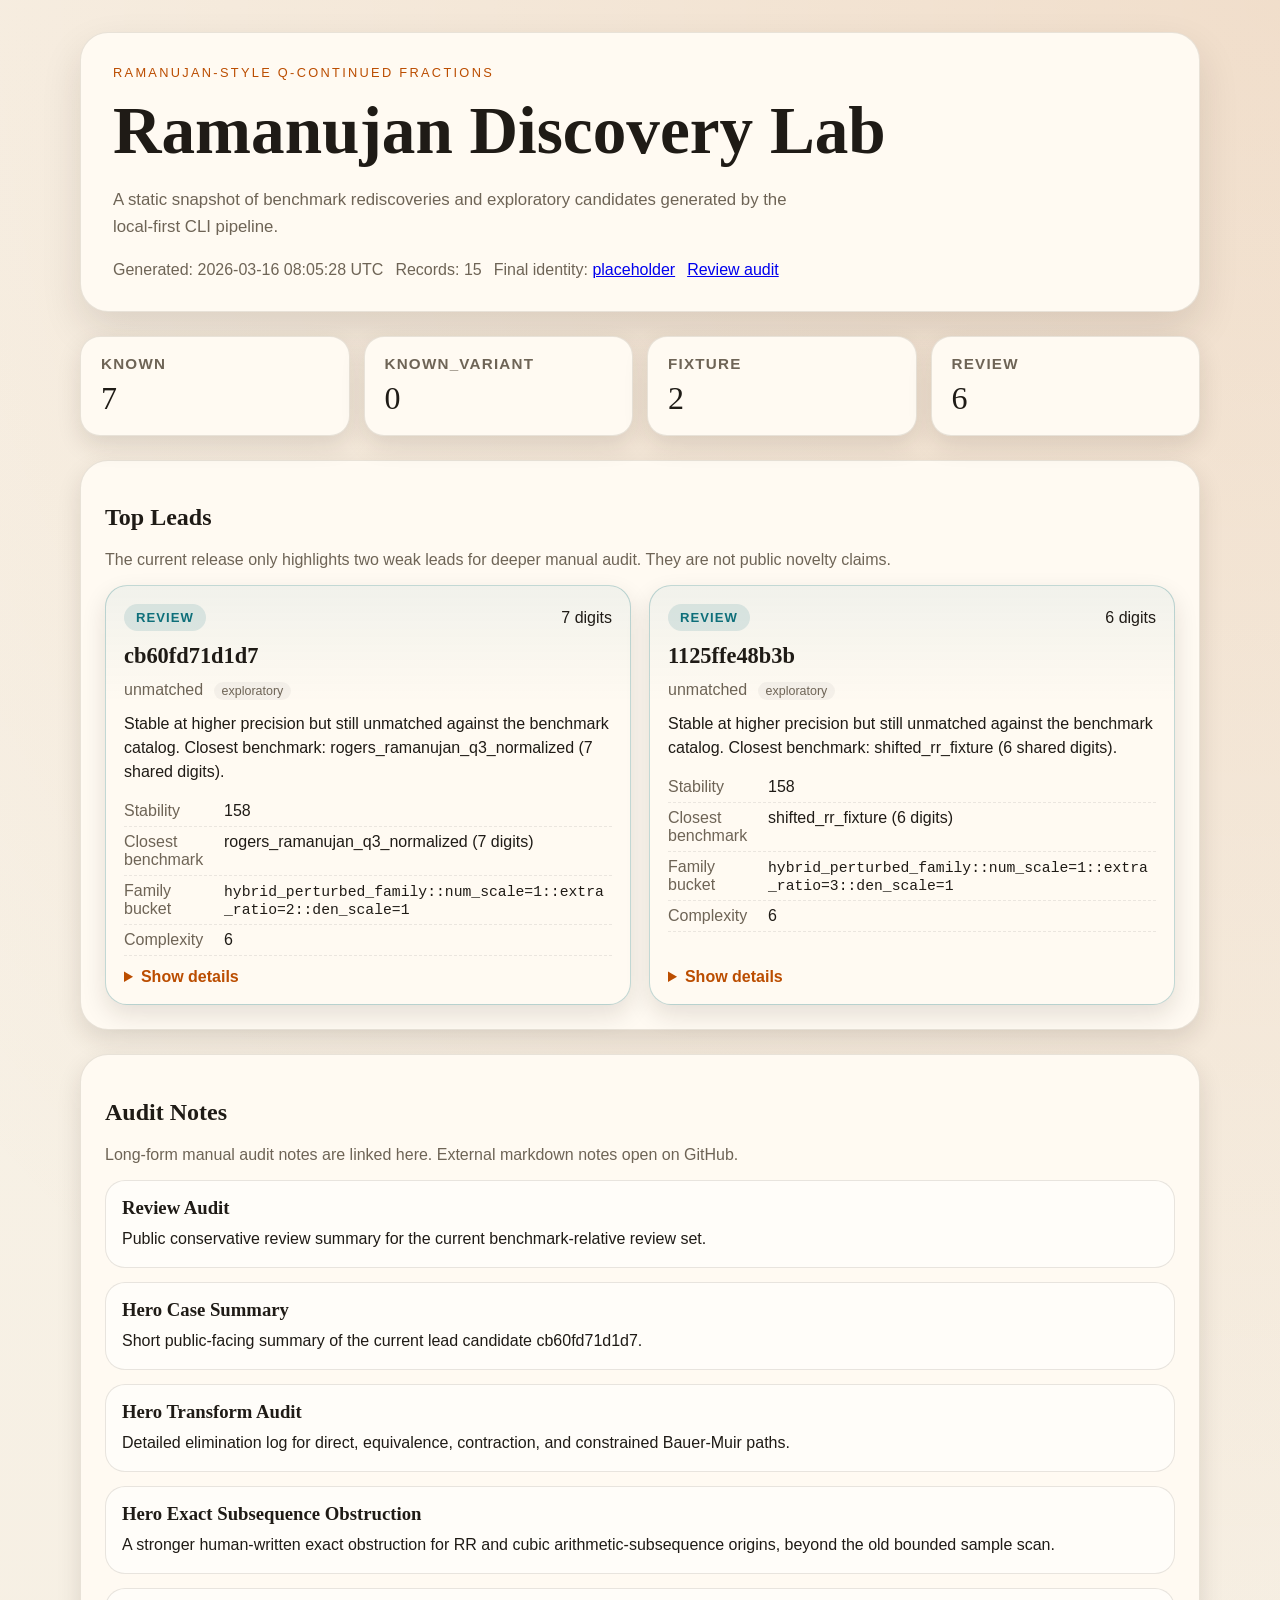
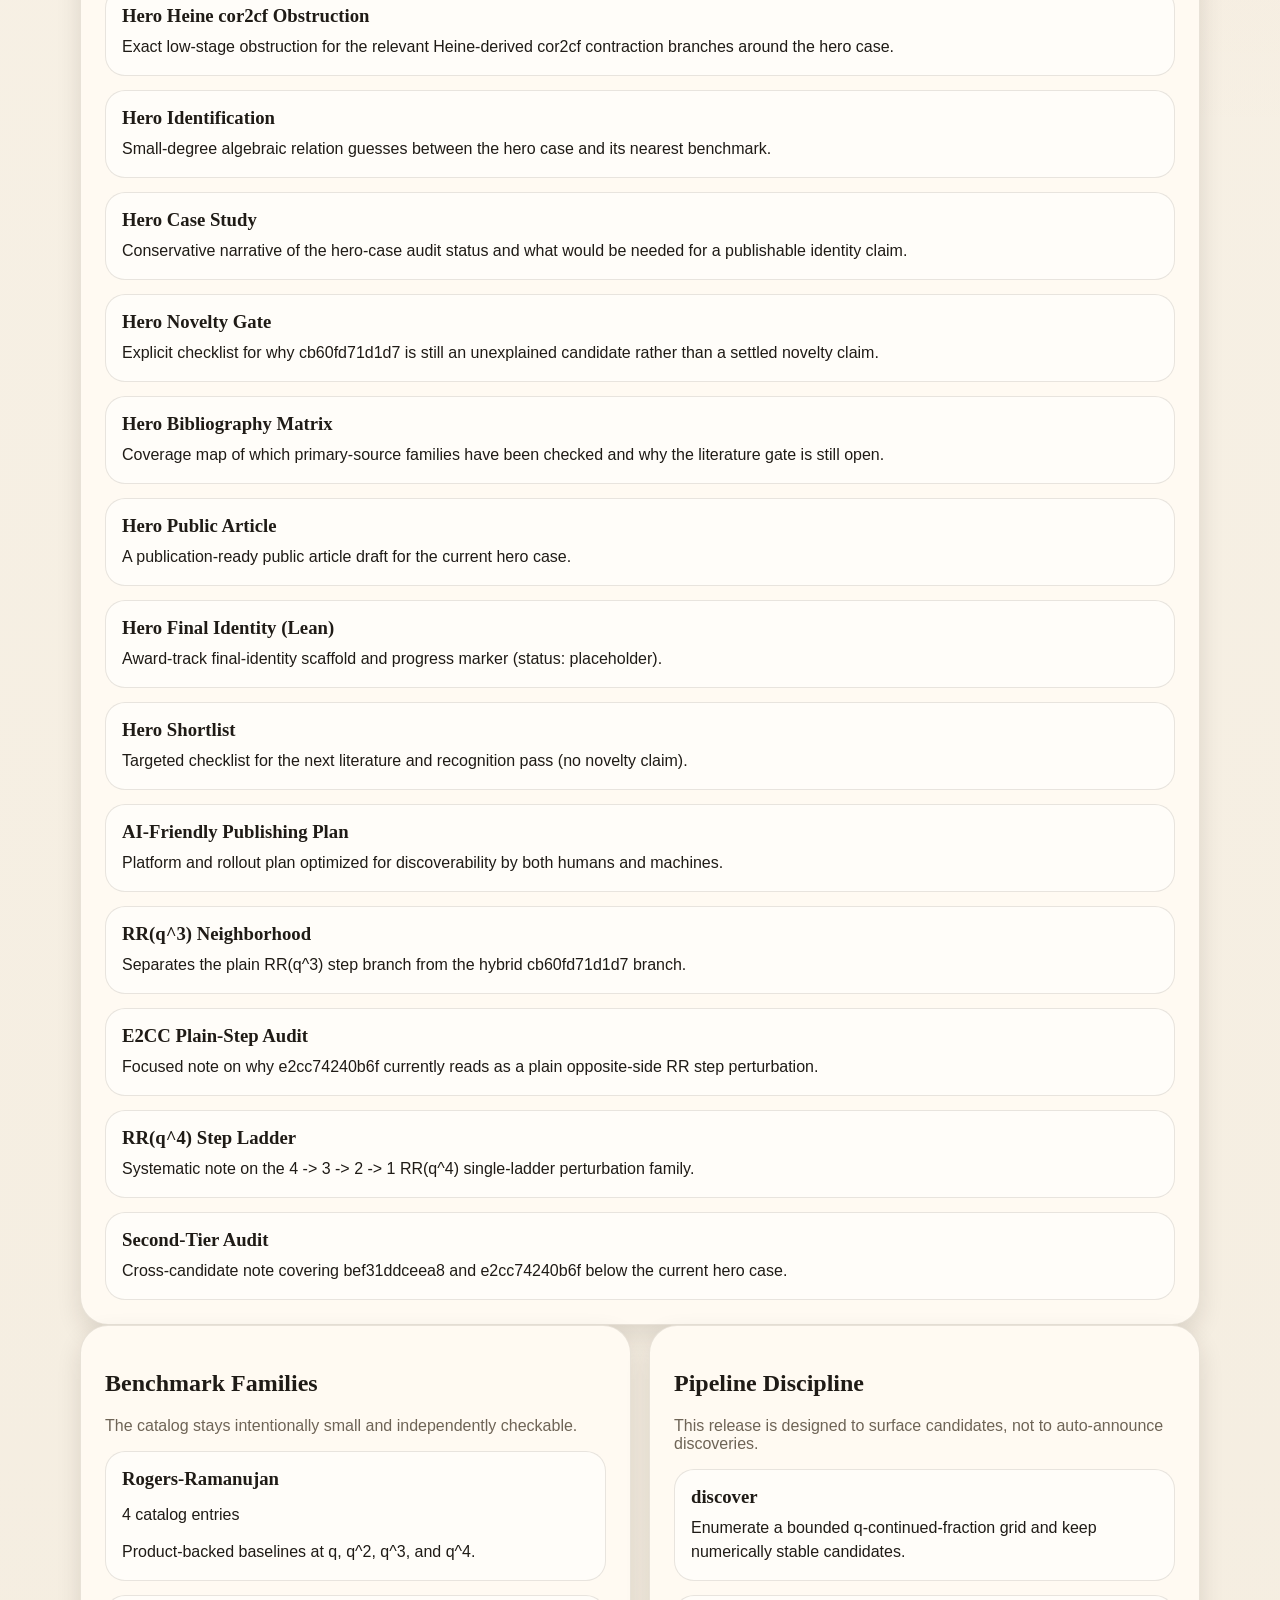
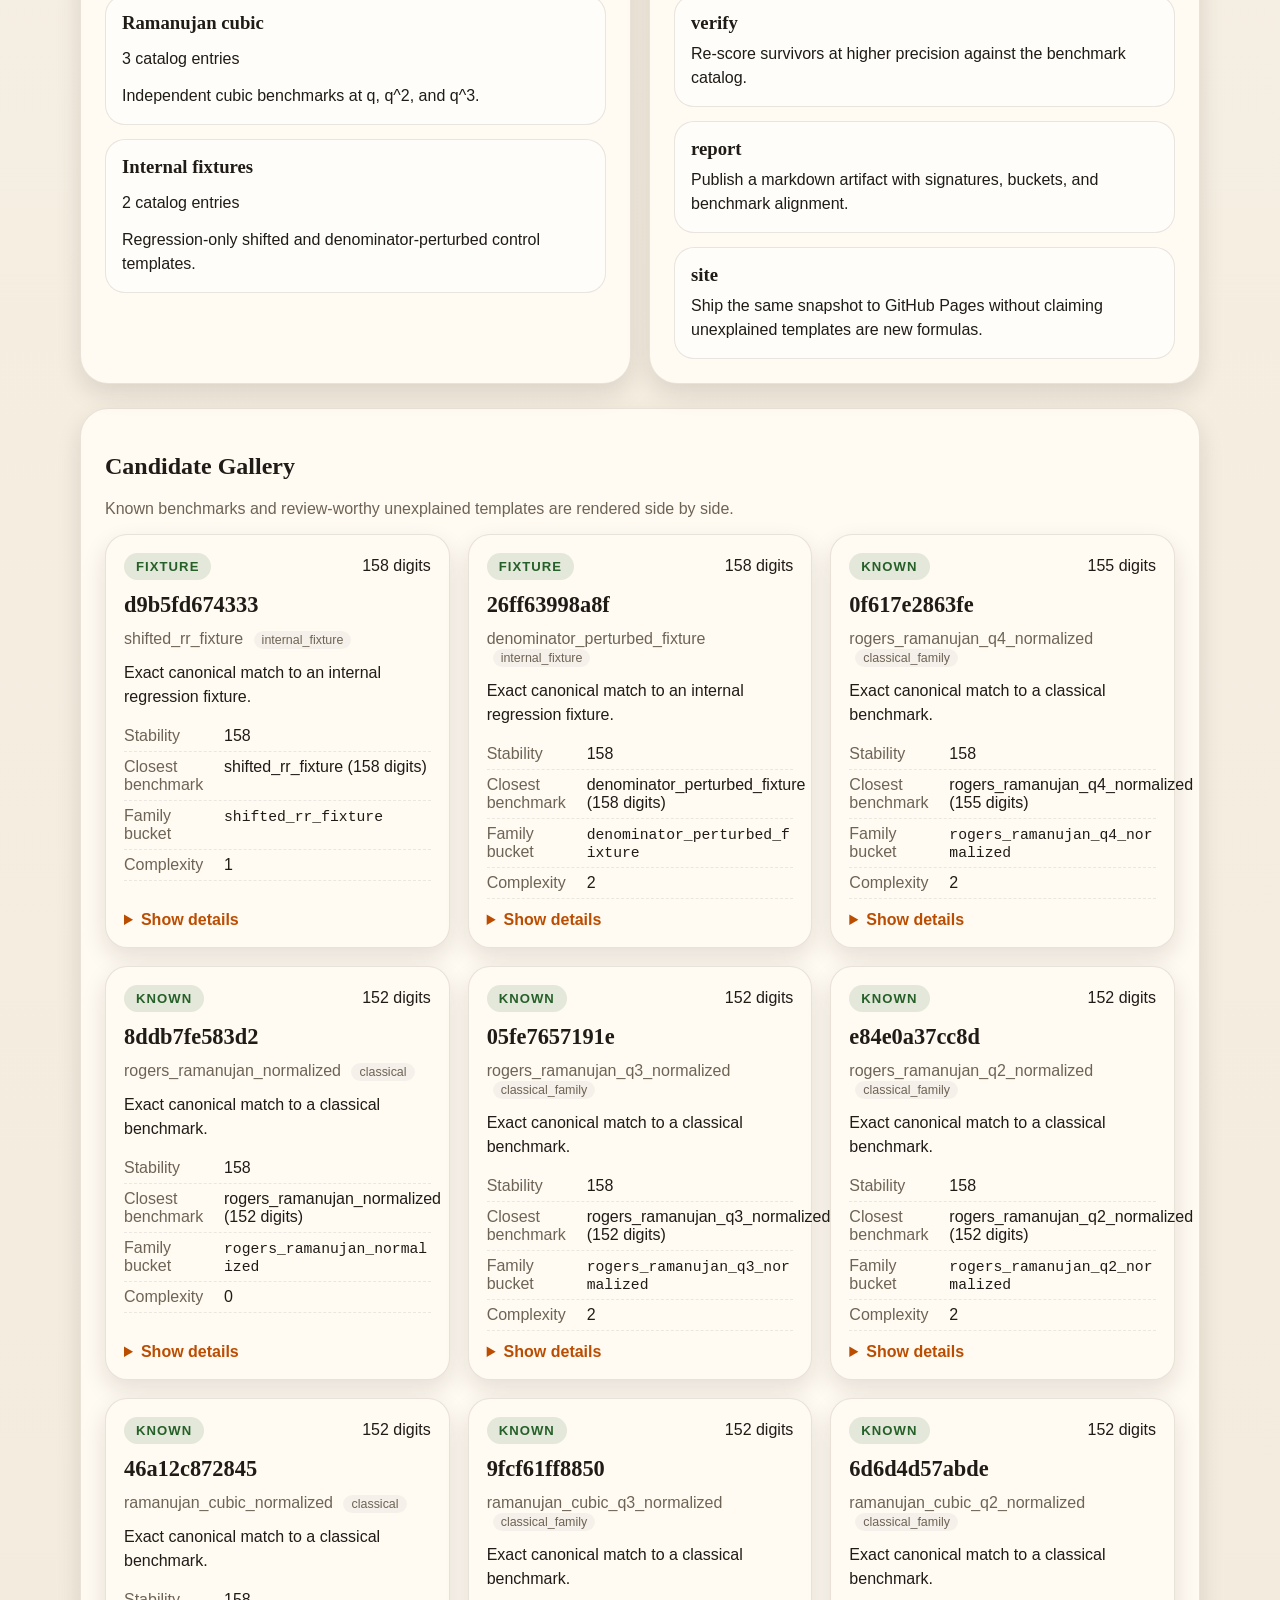
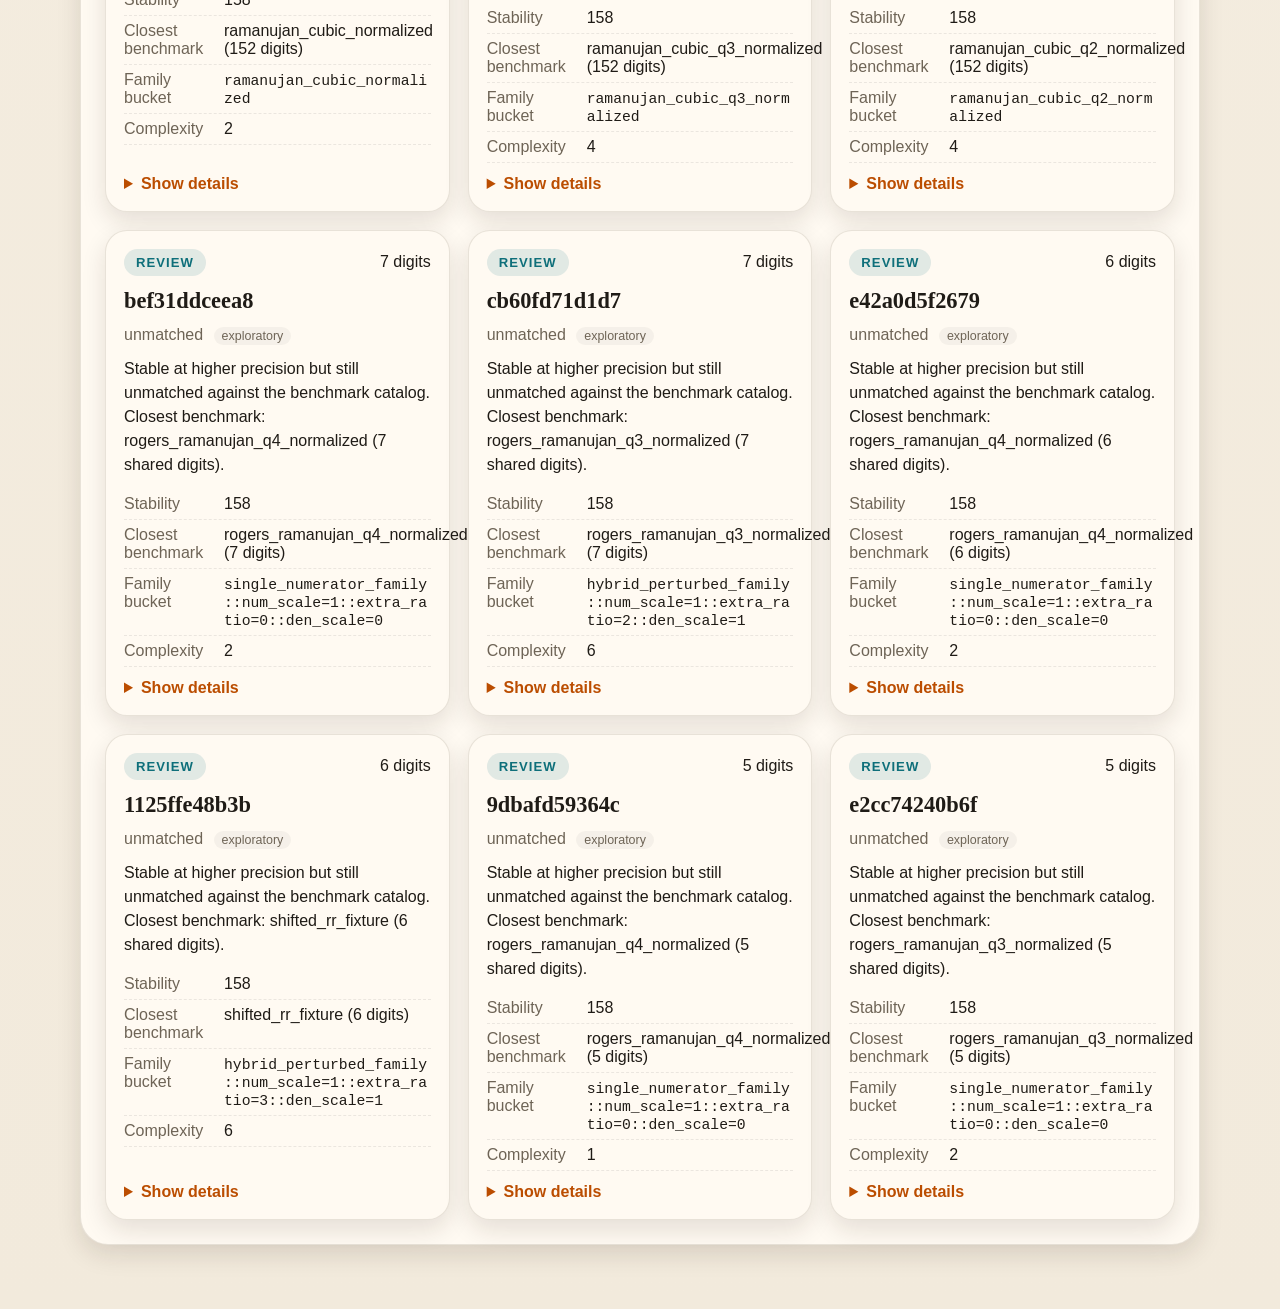
==== commit 4235d598: "Advance hero-case obstruction and product search" ====
--- a/docs/index.html
+++ b/docs/index.html
@@ -13,8 +13,9 @@
       <h1>Ramanujan Discovery Lab</h1>
       <p class="lede">A static snapshot of benchmark rediscoveries and exploratory candidates generated by the local-first CLI pipeline.</p>
       <div class="meta">
-        <span>Generated: 2026-03-16 01:11:24 UTC</span>
+        <span>Generated: 2026-03-16 08:05:28 UTC</span>
         <span>Records: 15</span>
+        <span id="final-identity"></span>
         <a href="review-audit.html">Review audit</a>
       </div>
     </section>
@@ -58,13 +59,14 @@
     </section>
   </main>
   <script>
-    const payload = {"title": "Ramanujan Discovery Lab", "generated_at": "2026-03-16 01:11:24 UTC", "records": [{"id": "d9b5fd674333", "template": {"top_constant": 1, "base_denominator": 1, "numerator_scale": 1, "numerator_q_shift": 2, "numerator_q_step": 1, "numerator_extra_scale": 0, "numerator_extra_q_shift": 1, "numerator_extra_q_step": 1, "denominator_constant": 1, "denominator_scale": 0, "denominator_q_shift": 1, "denominator_q_step": 1}, "q_values": [0.04, 0.11, 0.17, 0.23], "value_estimates": ["0.998402657976864789170521", "0.988060358992057478100966", "0.972045123636784664545912", "0.950330180758873924590325"], "matched_target": "shifted_rr_fixture", "closest_benchmark": "shifted_rr_fixture", "closest_benchmark_digits": 158, "family_bucket": "shifted_rr_fixture", "equivalence_key": "shifted_rr_fixture", "benchmark_kind": "internal_fixture", "digits_agree": 158, "stability_score": 158, "novelty_status": "fixture", "notes": "Exact canonical match to an internal regression fixture.", "template_signature": "qcf:top=1;base=1;ns=1;nr=2;nk=1;nes=0;ner=0;nek=0;dc=1;ds=0;dr=0;dk=0", "template_latex": "\\cfrac{1}{1 + \\cfrac{1 q^{2 + 1(n-1)}}{1 + 0 q^{1 + 1(n-1)} + \\ddots}}", "complexity_score": 1}, {"id": "26ff63998a8f", "template": {"top_constant": 1, "base_denominator": 1, "numerator_scale": 1, "numerator_q_shift": 1, "numerator_q_step": 1, "numerator_extra_scale": 0, "numerator_extra_q_shift": 1, "numerator_extra_q_step": 1, "denominator_constant": 1, "denominator_scale": 1, "denominator_q_shift": 1, "denominator_q_step": 1}, "q_values": [0.04, 0.11, 0.17, 0.23], "value_estimates": ["0.963017660597299378689753", "0.910709912663064685456978", "0.875726953889129874674948", "0.847649489867582579985575"], "matched_target": "denominator_perturbed_fixture", "closest_benchmark": "denominator_perturbed_fixture", "closest_benchmark_digits": 158, "family_bucket": "denominator_perturbed_fixture", "equivalence_key": "denominator_perturbed_fixture", "benchmark_kind": "internal_fixture", "digits_agree": 158, "stability_score": 158, "novelty_status": "fixture", "notes": "Exact canonical match to an internal regression fixture.", "template_signature": "qcf:top=1;base=1;ns=1;nr=1;nk=1;nes=0;ner=0;nek=0;dc=1;ds=1;dr=1;dk=1", "template_latex": "\\cfrac{1}{1 + \\cfrac{1 q^{1 + 1(n-1)}}{1 + 1 q^{1 + 1(n-1)} + \\ddots}}", "complexity_score": 2}, {"id": "0f617e2863fe", "template": {"top_constant": 1, "base_denominator": 1, "numerator_scale": 1, "numerator_q_shift": 4, "numerator_q_step": 4, "numerator_extra_scale": 0, "numerator_extra_q_shift": 1, "numerator_extra_q_step": 1, "denominator_constant": 1, "denominator_scale": 0, "denominator_q_shift": 1, "denominator_q_step": 1}, "q_values": [0.04, 0.11, 0.17, 0.23], "value_estimates": ["0.999997440006553599999957", "0.999853611435887640569967", "0.999165487575257894165219", "0.997209421037373132519488"], "matched_target": "rogers_ramanujan_q4_normalized", "closest_benchmark": "rogers_ramanujan_q4_normalized", "closest_benchmark_digits": 155, "family_bucket": "rogers_ramanujan_q4_normalized", "equivalence_key": "rogers_ramanujan_q4_normalized", "benchmark_kind": "classical_family", "digits_agree": 155, "stability_score": 158, "novelty_status": "known", "notes": "Exact canonical match to a classical benchmark.", "template_signature": "qcf:top=1;base=1;ns=1;nr=4;nk=4;nes=0;ner=0;nek=0;dc=1;ds=0;dr=0;dk=0", "template_latex": "\\cfrac{1}{1 + \\cfrac{1 q^{4 + 4(n-1)}}{1 + 0 q^{1 + 1(n-1)} + \\ddots}}", "complexity_score": 2}, {"id": "8ddb7fe583d2", "template": {"top_constant": 1, "base_denominator": 1, "numerator_scale": 1, "numerator_q_shift": 1, "numerator_q_step": 1, "numerator_extra_scale": 0, "numerator_extra_q_shift": 1, "numerator_extra_q_step": 1, "denominator_constant": 1, "denominator_scale": 0, "denominator_q_shift": 1, "denominator_q_step": 1}, "q_values": [0.04, 0.11, 0.17, 0.23], "value_estimates": ["0.961597538467597602733673", "0.901968116492133222222205", "0.858186654109463722548409", "0.820630020569653118707423"], "matched_target": "rogers_ramanujan_normalized", "closest_benchmark": "rogers_ramanujan_normalized", "closest_benchmark_digits": 152, "family_bucket": "rogers_ramanujan_normalized", "equivalence_key": "rogers_ramanujan_normalized", "benchmark_kind": "classical", "digits_agree": 152, "stability_score": 158, "novelty_status": "known", "notes": "Exact canonical match to a classical benchmark.", "template_signature": "qcf:top=1;base=1;ns=1;nr=1;nk=1;nes=0;ner=0;nek=0;dc=1;ds=0;dr=0;dk=0", "template_latex": "\\cfrac{1}{1 + \\cfrac{1 q^{1 + 1(n-1)}}{1 + 0 q^{1 + 1(n-1)} + \\ddots}}", "complexity_score": 0}, {"id": "05fe7657191e", "template": {"top_constant": 1, "base_denominator": 1, "numerator_scale": 1, "numerator_q_shift": 3, "numerator_q_step": 3, "numerator_extra_scale": 0, "numerator_extra_q_shift": 1, "numerator_extra_q_step": 1, "denominator_constant": 1, "denominator_scale": 0, "denominator_q_shift": 1, "denominator_q_step": 1}, "q_values": [0.04, 0.11, 0.17, 0.23], "value_estimates": ["0.999936004095999983223858", "0.998670771557865743318931", "0.995111136989226191827579", "0.987981014237806118414699"], "matched_target": "rogers_ramanujan_q3_normalized", "closest_benchmark": "rogers_ramanujan_q3_normalized", "closest_benchmark_digits": 152, "family_bucket": "rogers_ramanujan_q3_normalized", "equivalence_key": "rogers_ramanujan_q3_normalized", "benchmark_kind": "classical_family", "digits_agree": 152, "stability_score": 158, "novelty_status": "known", "notes": "Exact canonical match to a classical benchmark.", "template_signature": "qcf:top=1;base=1;ns=1;nr=3;nk=3;nes=0;ner=0;nek=0;dc=1;ds=0;dr=0;dk=0", "template_latex": "\\cfrac{1}{1 + \\cfrac{1 q^{3 + 3(n-1)}}{1 + 0 q^{1 + 1(n-1)} + \\ddots}}", "complexity_score": 2}, {"id": "e84e0a37cc8d", "template": {"top_constant": 1, "base_denominator": 1, "numerator_scale": 1, "numerator_q_shift": 2, "numerator_q_step": 2, "numerator_extra_scale": 0, "numerator_extra_q_shift": 1, "numerator_extra_q_step": 1, "denominator_constant": 1, "denominator_scale": 0, "denominator_q_shift": 1, "denominator_q_step": 1}, "q_values": [0.04, 0.11, 0.17, 0.23], "value_estimates": ["0.998402559993456869009627", "0.988046388820385687188848", "0.971934532018397165119484", "0.949890972408316039870452"], "matched_target": "rogers_ramanujan_q2_normalized", "closest_benchmark": "rogers_ramanujan_q2_normalized", "closest_benchmark_digits": 152, "family_bucket": "rogers_ramanujan_q2_normalized", "equivalence_key": "rogers_ramanujan_q2_normalized", "benchmark_kind": "classical_family", "digits_agree": 152, "stability_score": 158, "novelty_status": "known", "notes": "Exact canonical match to a classical benchmark.", "template_signature": "qcf:top=1;base=1;ns=1;nr=2;nk=2;nes=0;ner=0;nek=0;dc=1;ds=0;dr=0;dk=0", "template_latex": "\\cfrac{1}{1 + \\cfrac{1 q^{2 + 2(n-1)}}{1 + 0 q^{1 + 1(n-1)} + \\ddots}}", "complexity_score": 2}, {"id": "46a12c872845", "template": {"top_constant": 1, "base_denominator": 1, "numerator_scale": 1, "numerator_q_shift": 1, "numerator_q_step": 1, "numerator_extra_scale": 1, "numerator_extra_q_shift": 2, "numerator_extra_q_step": 2, "denominator_constant": 1, "denominator_scale": 0, "denominator_q_shift": 1, "denominator_q_step": 1}, "q_values": [0.04, 0.11, 0.17, 0.23], "value_estimates": ["0.960122793324099052462383", "0.892359376991839624588585", "0.838093820782656835146104", "0.788552806286308585752639"], "matched_target": "ramanujan_cubic_normalized", "closest_benchmark": "ramanujan_cubic_normalized", "closest_benchmark_digits": 152, "family_bucket": "ramanujan_cubic_normalized", "equivalence_key": "ramanujan_cubic_normalized", "benchmark_kind": "classical", "digits_agree": 152, "stability_score": 158, "novelty_status": "known", "notes": "Exact canonical match to a classical benchmark.", "template_signature": "qcf:top=1;base=1;ns=1;nr=1;nk=1;nes=1;ner=2;nek=2;dc=1;ds=0;dr=0;dk=0", "template_latex": "\\cfrac{1}{1 + \\cfrac{1 q^{1 + 1(n-1)} + 1 q^{2 + 2(n-1)}}{1 + 0 q^{1 + 1(n-1)} + \\ddots}}", "complexity_score": 2}, {"id": "9fcf61ff8850", "template": {"top_constant": 1, "base_denominator": 1, "numerator_scale": 1, "numerator_q_shift": 3, "numerator_q_step": 3, "numerator_extra_scale": 1, "numerator_extra_q_shift": 6, "numerator_extra_q_step": 6, "denominator_constant": 1, "denominator_scale": 0, "denominator_q_shift": 1, "denominator_q_step": 1}, "q_values": [0.04, 0.11, 0.17, 0.23], "value_estimates": ["0.999936000000524254444495", "0.998669004709614370208447", "0.995087236007702072132868", "0.98783655822225710972265"], "matched_target": "ramanujan_cubic_q3_normalized", "closest_benchmark": "ramanujan_cubic_q3_normalized", "closest_benchmark_digits": 152, "family_bucket": "ramanujan_cubic_q3_normalized", "equivalence_key": "ramanujan_cubic_q3_normalized", "benchmark_kind": "classical_family", "digits_agree": 152, "stability_score": 158, "novelty_status": "known", "notes": "Exact canonical match to a classical benchmark.", "template_signature": "qcf:top=1;base=1;ns=1;nr=3;nk=3;nes=1;ner=6;nek=6;dc=1;ds=0;dr=0;dk=0", "template_latex": "\\cfrac{1}{1 + \\cfrac{1 q^{3 + 3(n-1)} + 1 q^{6 + 6(n-1)}}{1 + 0 q^{1 + 1(n-1)} + \\ddots}}", "complexity_score": 4}, {"id": "6d6d4d57abde", "template": {"top_constant": 1, "base_denominator": 1, "numerator_scale": 1, "numerator_q_shift": 2, "numerator_q_step": 2, "numerator_extra_scale": 1, "numerator_extra_q_shift": 4, "numerator_extra_q_step": 4, "denominator_constant": 1, "denominator_scale": 0, "denominator_q_shift": 1, "denominator_q_step": 1}, "q_values": [0.04, 0.11, 0.17, 0.23], "value_estimates": ["0.998400008178882381241447", "0.987903500003250952005799", "0.971146862089333236299758", "0.947380078300437247384569"], "matched_target": "ramanujan_cubic_q2_normalized", "closest_benchmark": "ramanujan_cubic_q2_normalized", "closest_benchmark_digits": 152, "family_bucket": "ramanujan_cubic_q2_normalized", "equivalence_key": "ramanujan_cubic_q2_normalized", "benchmark_kind": "classical_family", "digits_agree": 152, "stability_score": 158, "novelty_status": "known", "notes": "Exact canonical match to a classical benchmark.", "template_signature": "qcf:top=1;base=1;ns=1;nr=2;nk=2;nes=1;ner=4;nek=4;dc=1;ds=0;dr=0;dk=0", "template_latex": "\\cfrac{1}{1 + \\cfrac{1 q^{2 + 2(n-1)} + 1 q^{4 + 4(n-1)}}{1 + 0 q^{1 + 1(n-1)} + \\ddots}}", "complexity_score": 4}, {"id": "bef31ddceea8", "template": {"top_constant": 1, "base_denominator": 1, "numerator_scale": 1, "numerator_q_shift": 4, "numerator_q_step": 3, "numerator_extra_scale": 0, "numerator_extra_q_shift": 1, "numerator_extra_q_step": 1, "denominator_constant": 1, "denominator_scale": 0, "denominator_q_shift": 1, "denominator_q_step": 1}, "q_values": [0.04, 0.11, 0.17, 0.23], "value_estimates": ["0.999997440006554002651079", "0.999853611461272939887615", "0.999165490415065920634744", "0.997209493991737890061532"], "matched_target": "unmatched", "closest_benchmark": "rogers_ramanujan_q4_normalized", "closest_benchmark_digits": 7, "family_bucket": "single_numerator_family::num_scale=1::extra_ratio=0::den_scale=0", "equivalence_key": "review::closest=rogers_ramanujan_q4_normalized::num_scale=1::main_shift_delta=0::main_step_delta=-1::extra_exists=0::extra_scale=0::extra_shift_delta=0::extra_step_delta=0::den_exists=0::den_scale=0::den_shift_delta=0::den_step_delta=0", "benchmark_kind": "exploratory", "digits_agree": 7, "stability_score": 158, "novelty_status": "review", "notes": "Stable at higher precision but still unmatched against the benchmark catalog. Closest benchmark: rogers_ramanujan_q4_normalized (7 shared digits).", "template_signature": "qcf:top=1;base=1;ns=1;nr=4;nk=3;nes=0;ner=0;nek=0;dc=1;ds=0;dr=0;dk=0", "template_latex": "\\cfrac{1}{1 + \\cfrac{1 q^{4 + 3(n-1)}}{1 + 0 q^{1 + 1(n-1)} + \\ddots}}", "complexity_score": 2}, {"id": "cb60fd71d1d7", "template": {"top_constant": 1, "base_denominator": 1, "numerator_scale": 1, "numerator_q_shift": 3, "numerator_q_step": 3, "numerator_extra_scale": 1, "numerator_extra_q_shift": 6, "numerator_extra_q_step": 6, "denominator_constant": 1, "denominator_scale": 1, "denominator_q_shift": 3, "denominator_q_step": 3}, "q_values": [0.04, 0.11, 0.17, 0.23], "value_estimates": ["0.999936004095999966449863", "0.998670771554739824461899", "0.99511113641513511126752", "0.987980993110192036134198"], "matched_target": "unmatched", "closest_benchmark": "rogers_ramanujan_q3_normalized", "closest_benchmark_digits": 7, "family_bucket": "hybrid_perturbed_family::num_scale=1::extra_ratio=2::den_scale=1", "equivalence_key": "review::closest=rogers_ramanujan_q3_normalized::num_scale=1::main_shift_delta=0::main_step_delta=0::extra_exists=1::extra_scale=1::extra_shift_delta=3::extra_step_delta=3::den_exists=1::den_scale=1::den_shift_delta=3::den_step_delta=3", "benchmark_kind": "exploratory", "digits_agree": 7, "stability_score": 158, "novelty_status": "review", "notes": "Stable at higher precision but still unmatched against the benchmark catalog. Closest benchmark: rogers_ramanujan_q3_normalized (7 shared digits).", "template_signature": "qcf:top=1;base=1;ns=1;nr=3;nk=3;nes=1;ner=6;nek=6;dc=1;ds=1;dr=3;dk=3", "template_latex": "\\cfrac{1}{1 + \\cfrac{1 q^{3 + 3(n-1)} + 1 q^{6 + 6(n-1)}}{1 + 1 q^{3 + 3(n-1)} + \\ddots}}", "complexity_score": 6}, {"id": "e42a0d5f2679", "template": {"top_constant": 1, "base_denominator": 1, "numerator_scale": 1, "numerator_q_shift": 4, "numerator_q_step": 2, "numerator_extra_scale": 0, "numerator_extra_q_shift": 1, "numerator_extra_q_step": 1, "denominator_constant": 1, "denominator_scale": 0, "denominator_q_shift": 1, "denominator_q_step": 1}, "q_values": [0.04, 0.11, 0.17, 0.23], "value_estimates": ["0.999997440006564068929097", "0.999853611692047978920103", "0.999165507119414228190634", "0.997209811137269532162656"], "matched_target": "unmatched", "closest_benchmark": "rogers_ramanujan_q4_normalized", "closest_benchmark_digits": 6, "family_bucket": "single_numerator_family::num_scale=1::extra_ratio=0::den_scale=0", "equivalence_key": "review::closest=rogers_ramanujan_q4_normalized::num_scale=1::main_shift_delta=0::main_step_delta=-2::extra_exists=0::extra_scale=0::extra_shift_delta=0::extra_step_delta=0::den_exists=0::den_scale=0::den_shift_delta=0::den_step_delta=0", "benchmark_kind": "exploratory", "digits_agree": 6, "stability_score": 158, "novelty_status": "review", "notes": "Stable at higher precision but still unmatched against the benchmark catalog. Closest benchmark: rogers_ramanujan_q4_normalized (6 shared digits).", "template_signature": "qcf:top=1;base=1;ns=1;nr=4;nk=2;nes=0;ner=0;nek=0;dc=1;ds=0;dr=0;dk=0", "template_latex": "\\cfrac{1}{1 + \\cfrac{1 q^{4 + 2(n-1)}}{1 + 0 q^{1 + 1(n-1)} + \\ddots}}", "complexity_score": 2}, {"id": "1125ffe48b3b", "template": {"top_constant": 1, "base_denominator": 1, "numerator_scale": 1, "numerator_q_shift": 2, "numerator_q_step": 2, "numerator_extra_scale": 1, "numerator_extra_q_shift": 6, "numerator_extra_q_step": 6, "denominator_constant": 1, "denominator_scale": 1, "denominator_q_shift": 3, "denominator_q_step": 2}, "q_values": [0.04, 0.11, 0.17, 0.23], "value_estimates": ["0.998402657976864354412147", "0.988060358961226813668908", "0.972045119888720814994786", "0.950330077811961293294078"], "matched_target": "unmatched", "closest_benchmark": "shifted_rr_fixture", "closest_benchmark_digits": 6, "family_bucket": "hybrid_perturbed_family::num_scale=1::extra_ratio=3::den_scale=1", "equivalence_key": "review::closest=shifted_rr_fixture::num_scale=1::main_shift_delta=0::main_step_delta=1::extra_exists=1::extra_scale=1::extra_shift_delta=4::extra_step_delta=4::den_exists=1::den_scale=1::den_shift_delta=3::den_step_delta=2", "benchmark_kind": "exploratory", "digits_agree": 6, "stability_score": 158, "novelty_status": "review", "notes": "Stable at higher precision but still unmatched against the benchmark catalog. Closest benchmark: shifted_rr_fixture (6 shared digits).", "template_signature": "qcf:top=1;base=1;ns=1;nr=2;nk=2;nes=1;ner=6;nek=6;dc=1;ds=1;dr=3;dk=2", "template_latex": "\\cfrac{1}{1 + \\cfrac{1 q^{2 + 2(n-1)} + 1 q^{6 + 6(n-1)}}{1 + 1 q^{3 + 2(n-1)} + \\ddots}}", "complexity_score": 6}, {"id": "9dbafd59364c", "template": {"top_constant": 1, "base_denominator": 1, "numerator_scale": 1, "numerator_q_shift": 4, "numerator_q_step": 1, "numerator_extra_scale": 0, "numerator_extra_q_shift": 1, "numerator_extra_q_step": 1, "denominator_constant": 1, "denominator_scale": 0, "denominator_q_shift": 1, "denominator_q_step": 1}, "q_values": [0.04, 0.11, 0.17, 0.23], "value_estimates": ["0.999997440006815725852738", "0.999853613789965385835123", "0.999165605363990863305401", "0.997211188945521580500569"], "matched_target": "unmatched", "closest_benchmark": "rogers_ramanujan_q4_normalized", "closest_benchmark_digits": 5, "family_bucket": "single_numerator_family::num_scale=1::extra_ratio=0::den_scale=0", "equivalence_key": "review::closest=rogers_ramanujan_q4_normalized::num_scale=1::main_shift_delta=0::main_step_delta=-3::extra_exists=0::extra_scale=0::extra_shift_delta=0::extra_step_delta=0::den_exists=0::den_scale=0::den_shift_delta=0::den_step_delta=0", "benchmark_kind": "exploratory", "digits_agree": 5, "stability_score": 158, "novelty_status": "review", "notes": "Stable at higher precision but still unmatched against the benchmark catalog. Closest benchmark: rogers_ramanujan_q4_normalized (5 shared digits).", "template_signature": "qcf:top=1;base=1;ns=1;nr=4;nk=1;nes=0;ner=0;nek=0;dc=1;ds=0;dr=0;dk=0", "template_latex": "\\cfrac{1}{1 + \\cfrac{1 q^{4 + 1(n-1)}}{1 + 0 q^{1 + 1(n-1)} + \\ddots}}", "complexity_score": 1}, {"id": "e2cc74240b6f", "template": {"top_constant": 1, "base_denominator": 1, "numerator_scale": 1, "numerator_q_shift": 3, "numerator_q_step": 4, "numerator_extra_scale": 0, "numerator_extra_q_shift": 1, "numerator_extra_q_step": 1, "denominator_constant": 1, "denominator_scale": 0, "denominator_q_shift": 1, "denominator_q_step": 1}, "q_values": [0.04, 0.11, 0.17, 0.23], "value_estimates": ["0.999936004095748357194092", "0.998670769464871683147011", "0.995111039524113501858646", "0.987979660739315713434079"], "matched_target": "unmatched", "closest_benchmark": "rogers_ramanujan_q3_normalized", "closest_benchmark_digits": 5, "family_bucket": "single_numerator_family::num_scale=1::extra_ratio=0::den_scale=0", "equivalence_key": "review::closest=rogers_ramanujan_q3_normalized::num_scale=1::main_shift_delta=0::main_step_delta=1::extra_exists=0::extra_scale=0::extra_shift_delta=0::extra_step_delta=0::den_exists=0::den_scale=0::den_shift_delta=0::den_step_delta=0", "benchmark_kind": "exploratory", "digits_agree": 5, "stability_score": 158, "novelty_status": "review", "notes": "Stable at higher precision but still unmatched against the benchmark catalog. Closest benchmark: rogers_ramanujan_q3_normalized (5 shared digits).", "template_signature": "qcf:top=1;base=1;ns=1;nr=3;nk=4;nes=0;ner=0;nek=0;dc=1;ds=0;dr=0;dk=0", "template_latex": "\\cfrac{1}{1 + \\cfrac{1 q^{3 + 4(n-1)}}{1 + 0 q^{1 + 1(n-1)} + \\ddots}}", "complexity_score": 2}], "status_counts": {"known": 7, "known_variant": 0, "fixture": 2, "review": 6}, "benchmark_families": [{"name": "Rogers-Ramanujan", "count": 4, "description": "Product-backed baselines at q, q^2, q^3, and q^4."}, {"name": "Ramanujan cubic", "count": 3, "description": "Independent cubic benchmarks at q, q^2, and q^3."}, {"name": "Internal fixtures", "count": 2, "description": "Regression-only shifted and denominator-perturbed control templates."}], "pipeline": [{"step": "discover", "detail": "Enumerate a bounded q-continued-fraction grid and keep numerically stable candidates."}, {"step": "verify", "detail": "Re-score survivors at higher precision against the benchmark catalog."}, {"step": "report", "detail": "Publish a markdown artifact with signatures, buckets, and benchmark alignment."}, {"step": "site", "detail": "Ship the same snapshot to GitHub Pages without claiming unexplained templates are new formulas."}], "audit_notes": [{"title": "Review Audit", "href": "review-audit.html", "description": "Public conservative review summary for the current benchmark-relative review set."}, {"title": "Hero Case Summary", "href": "https://github.com/peter941221/ramanujan-discovery-lab/blob/main/CB60FD71D1D7_PUBLIC_SUMMARY.md", "description": "Short public-facing summary of the current lead candidate cb60fd71d1d7."}, {"title": "Hero Transform Audit", "href": "https://github.com/peter941221/ramanujan-discovery-lab/blob/main/CB60FD71D1D7_TRANSFORM_AUDIT.md", "description": "Detailed elimination log for direct, equivalence, contraction, and constrained Bauer-Muir paths."}, {"title": "Hero Exact Subsequence Obstruction", "href": "https://github.com/peter941221/ramanujan-discovery-lab/blob/main/CB60FD71D1D7_EXACT_SUBSEQUENCE_OBSTRUCTION.md", "description": "A stronger human-written exact obstruction for RR and cubic arithmetic-subsequence origins, beyond the old bounded sample scan."}, {"title": "Hero Identification", "href": "https://github.com/peter941221/ramanujan-discovery-lab/blob/main/CB60FD71D1D7_IDENTIFICATION_NOTE.md", "description": "Small-degree algebraic relation guesses between the hero case and its nearest benchmark."}, {"title": "Hero Case Study", "href": "https://github.com/peter941221/ramanujan-discovery-lab/blob/main/CB60FD71D1D7_CASE_STUDY.md", "description": "Conservative narrative of the hero-case audit status and what would be needed for a publishable identity claim."}, {"title": "Hero Novelty Gate", "href": "https://github.com/peter941221/ramanujan-discovery-lab/blob/main/CB60FD71D1D7_NOVELTY_GATE.md", "description": "Explicit checklist for why cb60fd71d1d7 is still an unexplained candidate rather than a settled novelty claim."}, {"title": "Hero Bibliography Matrix", "href": "https://github.com/peter941221/ramanujan-discovery-lab/blob/main/CB60FD71D1D7_BIBLIOGRAPHY_MATRIX.md", "description": "Coverage map of which primary-source families have been checked and why the literature gate is still open."}, {"title": "Hero Public Article", "href": "https://github.com/peter941221/ramanujan-discovery-lab/blob/main/CB60FD71D1D7_PUBLIC_ARTICLE.md", "description": "A publication-ready public article draft for the current hero case."}, {"title": "Hero Shortlist", "href": "https://github.com/peter941221/ramanujan-discovery-lab/blob/main/CB60FD71D1D7_SHORTLIST.md", "description": "Targeted checklist for the next literature and recognition pass (no novelty claim)."}, {"title": "AI-Friendly Publishing Plan", "href": "https://github.com/peter941221/ramanujan-discovery-lab/blob/main/AI_FRIENDLY_PUBLISHING_PLAN.md", "description": "Platform and rollout plan optimized for discoverability by both humans and machines."}, {"title": "RR(q^3) Neighborhood", "href": "https://github.com/peter941221/ramanujan-discovery-lab/blob/main/RR_Q3_NEIGHBORHOOD_AUDIT.md", "description": "Separates the plain RR(q^3) step branch from the hybrid cb60fd71d1d7 branch."}, {"title": "E2CC Plain-Step Audit", "href": "https://github.com/peter941221/ramanujan-discovery-lab/blob/main/E2CC74240B6F_PLAIN_STEP_AUDIT.md", "description": "Focused note on why e2cc74240b6f currently reads as a plain opposite-side RR step perturbation."}, {"title": "RR(q^4) Step Ladder", "href": "https://github.com/peter941221/ramanujan-discovery-lab/blob/main/RR_Q4_STEP_LADDER_AUDIT.md", "description": "Systematic note on the 4 -> 3 -> 2 -> 1 RR(q^4) single-ladder perturbation family."}, {"title": "Second-Tier Audit", "href": "https://github.com/peter941221/ramanujan-discovery-lab/blob/main/SECOND_TIER_REVIEW_AUDIT.md", "description": "Cross-candidate note covering bef31ddceea8 and e2cc74240b6f below the current hero case."}], "top_leads": [{"id": "cb60fd71d1d7", "template": {"top_constant": 1, "base_denominator": 1, "numerator_scale": 1, "numerator_q_shift": 3, "numerator_q_step": 3, "numerator_extra_scale": 1, "numerator_extra_q_shift": 6, "numerator_extra_q_step": 6, "denominator_constant": 1, "denominator_scale": 1, "denominator_q_shift": 3, "denominator_q_step": 3}, "q_values": [0.04, 0.11, 0.17, 0.23], "value_estimates": ["0.999936004095999966449863", "0.998670771554739824461899", "0.99511113641513511126752", "0.987980993110192036134198"], "matched_target": "unmatched", "closest_benchmark": "rogers_ramanujan_q3_normalized", "closest_benchmark_digits": 7, "family_bucket": "hybrid_perturbed_family::num_scale=1::extra_ratio=2::den_scale=1", "equivalence_key": "review::closest=rogers_ramanujan_q3_normalized::num_scale=1::main_shift_delta=0::main_step_delta=0::extra_exists=1::extra_scale=1::extra_shift_delta=3::extra_step_delta=3::den_exists=1::den_scale=1::den_shift_delta=3::den_step_delta=3", "benchmark_kind": "exploratory", "digits_agree": 7, "stability_score": 158, "novelty_status": "review", "notes": "Stable at higher precision but still unmatched against the benchmark catalog. Closest benchmark: rogers_ramanujan_q3_normalized (7 shared digits).", "template_signature": "qcf:top=1;base=1;ns=1;nr=3;nk=3;nes=1;ner=6;nek=6;dc=1;ds=1;dr=3;dk=3", "template_latex": "\\cfrac{1}{1 + \\cfrac{1 q^{3 + 3(n-1)} + 1 q^{6 + 6(n-1)}}{1 + 1 q^{3 + 3(n-1)} + \\ddots}}", "complexity_score": 6}, {"id": "1125ffe48b3b", "template": {"top_constant": 1, "base_denominator": 1, "numerator_scale": 1, "numerator_q_shift": 2, "numerator_q_step": 2, "numerator_extra_scale": 1, "numerator_extra_q_shift": 6, "numerator_extra_q_step": 6, "denominator_constant": 1, "denominator_scale": 1, "denominator_q_shift": 3, "denominator_q_step": 2}, "q_values": [0.04, 0.11, 0.17, 0.23], "value_estimates": ["0.998402657976864354412147", "0.988060358961226813668908", "0.972045119888720814994786", "0.950330077811961293294078"], "matched_target": "unmatched", "closest_benchmark": "shifted_rr_fixture", "closest_benchmark_digits": 6, "family_bucket": "hybrid_perturbed_family::num_scale=1::extra_ratio=3::den_scale=1", "equivalence_key": "review::closest=shifted_rr_fixture::num_scale=1::main_shift_delta=0::main_step_delta=1::extra_exists=1::extra_scale=1::extra_shift_delta=4::extra_step_delta=4::den_exists=1::den_scale=1::den_shift_delta=3::den_step_delta=2", "benchmark_kind": "exploratory", "digits_agree": 6, "stability_score": 158, "novelty_status": "review", "notes": "Stable at higher precision but still unmatched against the benchmark catalog. Closest benchmark: shifted_rr_fixture (6 shared digits).", "template_signature": "qcf:top=1;base=1;ns=1;nr=2;nk=2;nes=1;ner=6;nek=6;dc=1;ds=1;dr=3;dk=2", "template_latex": "\\cfrac{1}{1 + \\cfrac{1 q^{2 + 2(n-1)} + 1 q^{6 + 6(n-1)}}{1 + 1 q^{3 + 2(n-1)} + \\ddots}}", "complexity_score": 6}]};
+    const payload = {"title": "Ramanujan Discovery Lab", "generated_at": "2026-03-16 08:05:28 UTC", "records": [{"id": "d9b5fd674333", "template": {"top_constant": 1, "base_denominator": 1, "numerator_scale": 1, "numerator_q_shift": 2, "numerator_q_step": 1, "numerator_extra_scale": 0, "numerator_extra_q_shift": 1, "numerator_extra_q_step": 1, "denominator_constant": 1, "denominator_scale": 0, "denominator_q_shift": 1, "denominator_q_step": 1}, "q_values": [0.04, 0.11, 0.17, 0.23], "value_estimates": ["0.998402657976864789170521", "0.988060358992057478100966", "0.972045123636784664545912", "0.950330180758873924590325"], "matched_target": "shifted_rr_fixture", "closest_benchmark": "shifted_rr_fixture", "closest_benchmark_digits": 158, "family_bucket": "shifted_rr_fixture", "equivalence_key": "shifted_rr_fixture", "benchmark_kind": "internal_fixture", "digits_agree": 158, "stability_score": 158, "novelty_status": "fixture", "notes": "Exact canonical match to an internal regression fixture.", "template_signature": "qcf:top=1;base=1;ns=1;nr=2;nk=1;nes=0;ner=0;nek=0;dc=1;ds=0;dr=0;dk=0", "template_latex": "\\cfrac{1}{1 + \\cfrac{1 q^{2 + 1(n-1)}}{1 + 0 q^{1 + 1(n-1)} + \\ddots}}", "complexity_score": 1}, {"id": "26ff63998a8f", "template": {"top_constant": 1, "base_denominator": 1, "numerator_scale": 1, "numerator_q_shift": 1, "numerator_q_step": 1, "numerator_extra_scale": 0, "numerator_extra_q_shift": 1, "numerator_extra_q_step": 1, "denominator_constant": 1, "denominator_scale": 1, "denominator_q_shift": 1, "denominator_q_step": 1}, "q_values": [0.04, 0.11, 0.17, 0.23], "value_estimates": ["0.963017660597299378689753", "0.910709912663064685456978", "0.875726953889129874674948", "0.847649489867582579985575"], "matched_target": "denominator_perturbed_fixture", "closest_benchmark": "denominator_perturbed_fixture", "closest_benchmark_digits": 158, "family_bucket": "denominator_perturbed_fixture", "equivalence_key": "denominator_perturbed_fixture", "benchmark_kind": "internal_fixture", "digits_agree": 158, "stability_score": 158, "novelty_status": "fixture", "notes": "Exact canonical match to an internal regression fixture.", "template_signature": "qcf:top=1;base=1;ns=1;nr=1;nk=1;nes=0;ner=0;nek=0;dc=1;ds=1;dr=1;dk=1", "template_latex": "\\cfrac{1}{1 + \\cfrac{1 q^{1 + 1(n-1)}}{1 + 1 q^{1 + 1(n-1)} + \\ddots}}", "complexity_score": 2}, {"id": "0f617e2863fe", "template": {"top_constant": 1, "base_denominator": 1, "numerator_scale": 1, "numerator_q_shift": 4, "numerator_q_step": 4, "numerator_extra_scale": 0, "numerator_extra_q_shift": 1, "numerator_extra_q_step": 1, "denominator_constant": 1, "denominator_scale": 0, "denominator_q_shift": 1, "denominator_q_step": 1}, "q_values": [0.04, 0.11, 0.17, 0.23], "value_estimates": ["0.999997440006553599999957", "0.999853611435887640569967", "0.999165487575257894165219", "0.997209421037373132519488"], "matched_target": "rogers_ramanujan_q4_normalized", "closest_benchmark": "rogers_ramanujan_q4_normalized", "closest_benchmark_digits": 155, "family_bucket": "rogers_ramanujan_q4_normalized", "equivalence_key": "rogers_ramanujan_q4_normalized", "benchmark_kind": "classical_family", "digits_agree": 155, "stability_score": 158, "novelty_status": "known", "notes": "Exact canonical match to a classical benchmark.", "template_signature": "qcf:top=1;base=1;ns=1;nr=4;nk=4;nes=0;ner=0;nek=0;dc=1;ds=0;dr=0;dk=0", "template_latex": "\\cfrac{1}{1 + \\cfrac{1 q^{4 + 4(n-1)}}{1 + 0 q^{1 + 1(n-1)} + \\ddots}}", "complexity_score": 2}, {"id": "8ddb7fe583d2", "template": {"top_constant": 1, "base_denominator": 1, "numerator_scale": 1, "numerator_q_shift": 1, "numerator_q_step": 1, "numerator_extra_scale": 0, "numerator_extra_q_shift": 1, "numerator_extra_q_step": 1, "denominator_constant": 1, "denominator_scale": 0, "denominator_q_shift": 1, "denominator_q_step": 1}, "q_values": [0.04, 0.11, 0.17, 0.23], "value_estimates": ["0.961597538467597602733673", "0.901968116492133222222205", "0.858186654109463722548409", "0.820630020569653118707423"], "matched_target": "rogers_ramanujan_normalized", "closest_benchmark": "rogers_ramanujan_normalized", "closest_benchmark_digits": 152, "family_bucket": "rogers_ramanujan_normalized", "equivalence_key": "rogers_ramanujan_normalized", "benchmark_kind": "classical", "digits_agree": 152, "stability_score": 158, "novelty_status": "known", "notes": "Exact canonical match to a classical benchmark.", "template_signature": "qcf:top=1;base=1;ns=1;nr=1;nk=1;nes=0;ner=0;nek=0;dc=1;ds=0;dr=0;dk=0", "template_latex": "\\cfrac{1}{1 + \\cfrac{1 q^{1 + 1(n-1)}}{1 + 0 q^{1 + 1(n-1)} + \\ddots}}", "complexity_score": 0}, {"id": "05fe7657191e", "template": {"top_constant": 1, "base_denominator": 1, "numerator_scale": 1, "numerator_q_shift": 3, "numerator_q_step": 3, "numerator_extra_scale": 0, "numerator_extra_q_shift": 1, "numerator_extra_q_step": 1, "denominator_constant": 1, "denominator_scale": 0, "denominator_q_shift": 1, "denominator_q_step": 1}, "q_values": [0.04, 0.11, 0.17, 0.23], "value_estimates": ["0.999936004095999983223858", "0.998670771557865743318931", "0.995111136989226191827579", "0.987981014237806118414699"], "matched_target": "rogers_ramanujan_q3_normalized", "closest_benchmark": "rogers_ramanujan_q3_normalized", "closest_benchmark_digits": 152, "family_bucket": "rogers_ramanujan_q3_normalized", "equivalence_key": "rogers_ramanujan_q3_normalized", "benchmark_kind": "classical_family", "digits_agree": 152, "stability_score": 158, "novelty_status": "known", "notes": "Exact canonical match to a classical benchmark.", "template_signature": "qcf:top=1;base=1;ns=1;nr=3;nk=3;nes=0;ner=0;nek=0;dc=1;ds=0;dr=0;dk=0", "template_latex": "\\cfrac{1}{1 + \\cfrac{1 q^{3 + 3(n-1)}}{1 + 0 q^{1 + 1(n-1)} + \\ddots}}", "complexity_score": 2}, {"id": "e84e0a37cc8d", "template": {"top_constant": 1, "base_denominator": 1, "numerator_scale": 1, "numerator_q_shift": 2, "numerator_q_step": 2, "numerator_extra_scale": 0, "numerator_extra_q_shift": 1, "numerator_extra_q_step": 1, "denominator_constant": 1, "denominator_scale": 0, "denominator_q_shift": 1, "denominator_q_step": 1}, "q_values": [0.04, 0.11, 0.17, 0.23], "value_estimates": ["0.998402559993456869009627", "0.988046388820385687188848", "0.971934532018397165119484", "0.949890972408316039870452"], "matched_target": "rogers_ramanujan_q2_normalized", "closest_benchmark": "rogers_ramanujan_q2_normalized", "closest_benchmark_digits": 152, "family_bucket": "rogers_ramanujan_q2_normalized", "equivalence_key": "rogers_ramanujan_q2_normalized", "benchmark_kind": "classical_family", "digits_agree": 152, "stability_score": 158, "novelty_status": "known", "notes": "Exact canonical match to a classical benchmark.", "template_signature": "qcf:top=1;base=1;ns=1;nr=2;nk=2;nes=0;ner=0;nek=0;dc=1;ds=0;dr=0;dk=0", "template_latex": "\\cfrac{1}{1 + \\cfrac{1 q^{2 + 2(n-1)}}{1 + 0 q^{1 + 1(n-1)} + \\ddots}}", "complexity_score": 2}, {"id": "46a12c872845", "template": {"top_constant": 1, "base_denominator": 1, "numerator_scale": 1, "numerator_q_shift": 1, "numerator_q_step": 1, "numerator_extra_scale": 1, "numerator_extra_q_shift": 2, "numerator_extra_q_step": 2, "denominator_constant": 1, "denominator_scale": 0, "denominator_q_shift": 1, "denominator_q_step": 1}, "q_values": [0.04, 0.11, 0.17, 0.23], "value_estimates": ["0.960122793324099052462383", "0.892359376991839624588585", "0.838093820782656835146104", "0.788552806286308585752639"], "matched_target": "ramanujan_cubic_normalized", "closest_benchmark": "ramanujan_cubic_normalized", "closest_benchmark_digits": 152, "family_bucket": "ramanujan_cubic_normalized", "equivalence_key": "ramanujan_cubic_normalized", "benchmark_kind": "classical", "digits_agree": 152, "stability_score": 158, "novelty_status": "known", "notes": "Exact canonical match to a classical benchmark.", "template_signature": "qcf:top=1;base=1;ns=1;nr=1;nk=1;nes=1;ner=2;nek=2;dc=1;ds=0;dr=0;dk=0", "template_latex": "\\cfrac{1}{1 + \\cfrac{1 q^{1 + 1(n-1)} + 1 q^{2 + 2(n-1)}}{1 + 0 q^{1 + 1(n-1)} + \\ddots}}", "complexity_score": 2}, {"id": "9fcf61ff8850", "template": {"top_constant": 1, "base_denominator": 1, "numerator_scale": 1, "numerator_q_shift": 3, "numerator_q_step": 3, "numerator_extra_scale": 1, "numerator_extra_q_shift": 6, "numerator_extra_q_step": 6, "denominator_constant": 1, "denominator_scale": 0, "denominator_q_shift": 1, "denominator_q_step": 1}, "q_values": [0.04, 0.11, 0.17, 0.23], "value_estimates": ["0.999936000000524254444495", "0.998669004709614370208447", "0.995087236007702072132868", "0.98783655822225710972265"], "matched_target": "ramanujan_cubic_q3_normalized", "closest_benchmark": "ramanujan_cubic_q3_normalized", "closest_benchmark_digits": 152, "family_bucket": "ramanujan_cubic_q3_normalized", "equivalence_key": "ramanujan_cubic_q3_normalized", "benchmark_kind": "classical_family", "digits_agree": 152, "stability_score": 158, "novelty_status": "known", "notes": "Exact canonical match to a classical benchmark.", "template_signature": "qcf:top=1;base=1;ns=1;nr=3;nk=3;nes=1;ner=6;nek=6;dc=1;ds=0;dr=0;dk=0", "template_latex": "\\cfrac{1}{1 + \\cfrac{1 q^{3 + 3(n-1)} + 1 q^{6 + 6(n-1)}}{1 + 0 q^{1 + 1(n-1)} + \\ddots}}", "complexity_score": 4}, {"id": "6d6d4d57abde", "template": {"top_constant": 1, "base_denominator": 1, "numerator_scale": 1, "numerator_q_shift": 2, "numerator_q_step": 2, "numerator_extra_scale": 1, "numerator_extra_q_shift": 4, "numerator_extra_q_step": 4, "denominator_constant": 1, "denominator_scale": 0, "denominator_q_shift": 1, "denominator_q_step": 1}, "q_values": [0.04, 0.11, 0.17, 0.23], "value_estimates": ["0.998400008178882381241447", "0.987903500003250952005799", "0.971146862089333236299758", "0.947380078300437247384569"], "matched_target": "ramanujan_cubic_q2_normalized", "closest_benchmark": "ramanujan_cubic_q2_normalized", "closest_benchmark_digits": 152, "family_bucket": "ramanujan_cubic_q2_normalized", "equivalence_key": "ramanujan_cubic_q2_normalized", "benchmark_kind": "classical_family", "digits_agree": 152, "stability_score": 158, "novelty_status": "known", "notes": "Exact canonical match to a classical benchmark.", "template_signature": "qcf:top=1;base=1;ns=1;nr=2;nk=2;nes=1;ner=4;nek=4;dc=1;ds=0;dr=0;dk=0", "template_latex": "\\cfrac{1}{1 + \\cfrac{1 q^{2 + 2(n-1)} + 1 q^{4 + 4(n-1)}}{1 + 0 q^{1 + 1(n-1)} + \\ddots}}", "complexity_score": 4}, {"id": "bef31ddceea8", "template": {"top_constant": 1, "base_denominator": 1, "numerator_scale": 1, "numerator_q_shift": 4, "numerator_q_step": 3, "numerator_extra_scale": 0, "numerator_extra_q_shift": 1, "numerator_extra_q_step": 1, "denominator_constant": 1, "denominator_scale": 0, "denominator_q_shift": 1, "denominator_q_step": 1}, "q_values": [0.04, 0.11, 0.17, 0.23], "value_estimates": ["0.999997440006554002651079", "0.999853611461272939887615", "0.999165490415065920634744", "0.997209493991737890061532"], "matched_target": "unmatched", "closest_benchmark": "rogers_ramanujan_q4_normalized", "closest_benchmark_digits": 7, "family_bucket": "single_numerator_family::num_scale=1::extra_ratio=0::den_scale=0", "equivalence_key": "review::closest=rogers_ramanujan_q4_normalized::num_scale=1::main_shift_delta=0::main_step_delta=-1::extra_exists=0::extra_scale=0::extra_shift_delta=0::extra_step_delta=0::den_exists=0::den_scale=0::den_shift_delta=0::den_step_delta=0", "benchmark_kind": "exploratory", "digits_agree": 7, "stability_score": 158, "novelty_status": "review", "notes": "Stable at higher precision but still unmatched against the benchmark catalog. Closest benchmark: rogers_ramanujan_q4_normalized (7 shared digits).", "template_signature": "qcf:top=1;base=1;ns=1;nr=4;nk=3;nes=0;ner=0;nek=0;dc=1;ds=0;dr=0;dk=0", "template_latex": "\\cfrac{1}{1 + \\cfrac{1 q^{4 + 3(n-1)}}{1 + 0 q^{1 + 1(n-1)} + \\ddots}}", "complexity_score": 2}, {"id": "cb60fd71d1d7", "template": {"top_constant": 1, "base_denominator": 1, "numerator_scale": 1, "numerator_q_shift": 3, "numerator_q_step": 3, "numerator_extra_scale": 1, "numerator_extra_q_shift": 6, "numerator_extra_q_step": 6, "denominator_constant": 1, "denominator_scale": 1, "denominator_q_shift": 3, "denominator_q_step": 3}, "q_values": [0.04, 0.11, 0.17, 0.23], "value_estimates": ["0.999936004095999966449863", "0.998670771554739824461899", "0.99511113641513511126752", "0.987980993110192036134198"], "matched_target": "unmatched", "closest_benchmark": "rogers_ramanujan_q3_normalized", "closest_benchmark_digits": 7, "family_bucket": "hybrid_perturbed_family::num_scale=1::extra_ratio=2::den_scale=1", "equivalence_key": "review::closest=rogers_ramanujan_q3_normalized::num_scale=1::main_shift_delta=0::main_step_delta=0::extra_exists=1::extra_scale=1::extra_shift_delta=3::extra_step_delta=3::den_exists=1::den_scale=1::den_shift_delta=3::den_step_delta=3", "benchmark_kind": "exploratory", "digits_agree": 7, "stability_score": 158, "novelty_status": "review", "notes": "Stable at higher precision but still unmatched against the benchmark catalog. Closest benchmark: rogers_ramanujan_q3_normalized (7 shared digits).", "template_signature": "qcf:top=1;base=1;ns=1;nr=3;nk=3;nes=1;ner=6;nek=6;dc=1;ds=1;dr=3;dk=3", "template_latex": "\\cfrac{1}{1 + \\cfrac{1 q^{3 + 3(n-1)} + 1 q^{6 + 6(n-1)}}{1 + 1 q^{3 + 3(n-1)} + \\ddots}}", "complexity_score": 6}, {"id": "e42a0d5f2679", "template": {"top_constant": 1, "base_denominator": 1, "numerator_scale": 1, "numerator_q_shift": 4, "numerator_q_step": 2, "numerator_extra_scale": 0, "numerator_extra_q_shift": 1, "numerator_extra_q_step": 1, "denominator_constant": 1, "denominator_scale": 0, "denominator_q_shift": 1, "denominator_q_step": 1}, "q_values": [0.04, 0.11, 0.17, 0.23], "value_estimates": ["0.999997440006564068929097", "0.999853611692047978920103", "0.999165507119414228190634", "0.997209811137269532162656"], "matched_target": "unmatched", "closest_benchmark": "rogers_ramanujan_q4_normalized", "closest_benchmark_digits": 6, "family_bucket": "single_numerator_family::num_scale=1::extra_ratio=0::den_scale=0", "equivalence_key": "review::closest=rogers_ramanujan_q4_normalized::num_scale=1::main_shift_delta=0::main_step_delta=-2::extra_exists=0::extra_scale=0::extra_shift_delta=0::extra_step_delta=0::den_exists=0::den_scale=0::den_shift_delta=0::den_step_delta=0", "benchmark_kind": "exploratory", "digits_agree": 6, "stability_score": 158, "novelty_status": "review", "notes": "Stable at higher precision but still unmatched against the benchmark catalog. Closest benchmark: rogers_ramanujan_q4_normalized (6 shared digits).", "template_signature": "qcf:top=1;base=1;ns=1;nr=4;nk=2;nes=0;ner=0;nek=0;dc=1;ds=0;dr=0;dk=0", "template_latex": "\\cfrac{1}{1 + \\cfrac{1 q^{4 + 2(n-1)}}{1 + 0 q^{1 + 1(n-1)} + \\ddots}}", "complexity_score": 2}, {"id": "1125ffe48b3b", "template": {"top_constant": 1, "base_denominator": 1, "numerator_scale": 1, "numerator_q_shift": 2, "numerator_q_step": 2, "numerator_extra_scale": 1, "numerator_extra_q_shift": 6, "numerator_extra_q_step": 6, "denominator_constant": 1, "denominator_scale": 1, "denominator_q_shift": 3, "denominator_q_step": 2}, "q_values": [0.04, 0.11, 0.17, 0.23], "value_estimates": ["0.998402657976864354412147", "0.988060358961226813668908", "0.972045119888720814994786", "0.950330077811961293294078"], "matched_target": "unmatched", "closest_benchmark": "shifted_rr_fixture", "closest_benchmark_digits": 6, "family_bucket": "hybrid_perturbed_family::num_scale=1::extra_ratio=3::den_scale=1", "equivalence_key": "review::closest=shifted_rr_fixture::num_scale=1::main_shift_delta=0::main_step_delta=1::extra_exists=1::extra_scale=1::extra_shift_delta=4::extra_step_delta=4::den_exists=1::den_scale=1::den_shift_delta=3::den_step_delta=2", "benchmark_kind": "exploratory", "digits_agree": 6, "stability_score": 158, "novelty_status": "review", "notes": "Stable at higher precision but still unmatched against the benchmark catalog. Closest benchmark: shifted_rr_fixture (6 shared digits).", "template_signature": "qcf:top=1;base=1;ns=1;nr=2;nk=2;nes=1;ner=6;nek=6;dc=1;ds=1;dr=3;dk=2", "template_latex": "\\cfrac{1}{1 + \\cfrac{1 q^{2 + 2(n-1)} + 1 q^{6 + 6(n-1)}}{1 + 1 q^{3 + 2(n-1)} + \\ddots}}", "complexity_score": 6}, {"id": "9dbafd59364c", "template": {"top_constant": 1, "base_denominator": 1, "numerator_scale": 1, "numerator_q_shift": 4, "numerator_q_step": 1, "numerator_extra_scale": 0, "numerator_extra_q_shift": 1, "numerator_extra_q_step": 1, "denominator_constant": 1, "denominator_scale": 0, "denominator_q_shift": 1, "denominator_q_step": 1}, "q_values": [0.04, 0.11, 0.17, 0.23], "value_estimates": ["0.999997440006815725852738", "0.999853613789965385835123", "0.999165605363990863305401", "0.997211188945521580500569"], "matched_target": "unmatched", "closest_benchmark": "rogers_ramanujan_q4_normalized", "closest_benchmark_digits": 5, "family_bucket": "single_numerator_family::num_scale=1::extra_ratio=0::den_scale=0", "equivalence_key": "review::closest=rogers_ramanujan_q4_normalized::num_scale=1::main_shift_delta=0::main_step_delta=-3::extra_exists=0::extra_scale=0::extra_shift_delta=0::extra_step_delta=0::den_exists=0::den_scale=0::den_shift_delta=0::den_step_delta=0", "benchmark_kind": "exploratory", "digits_agree": 5, "stability_score": 158, "novelty_status": "review", "notes": "Stable at higher precision but still unmatched against the benchmark catalog. Closest benchmark: rogers_ramanujan_q4_normalized (5 shared digits).", "template_signature": "qcf:top=1;base=1;ns=1;nr=4;nk=1;nes=0;ner=0;nek=0;dc=1;ds=0;dr=0;dk=0", "template_latex": "\\cfrac{1}{1 + \\cfrac{1 q^{4 + 1(n-1)}}{1 + 0 q^{1 + 1(n-1)} + \\ddots}}", "complexity_score": 1}, {"id": "e2cc74240b6f", "template": {"top_constant": 1, "base_denominator": 1, "numerator_scale": 1, "numerator_q_shift": 3, "numerator_q_step": 4, "numerator_extra_scale": 0, "numerator_extra_q_shift": 1, "numerator_extra_q_step": 1, "denominator_constant": 1, "denominator_scale": 0, "denominator_q_shift": 1, "denominator_q_step": 1}, "q_values": [0.04, 0.11, 0.17, 0.23], "value_estimates": ["0.999936004095748357194092", "0.998670769464871683147011", "0.995111039524113501858646", "0.987979660739315713434079"], "matched_target": "unmatched", "closest_benchmark": "rogers_ramanujan_q3_normalized", "closest_benchmark_digits": 5, "family_bucket": "single_numerator_family::num_scale=1::extra_ratio=0::den_scale=0", "equivalence_key": "review::closest=rogers_ramanujan_q3_normalized::num_scale=1::main_shift_delta=0::main_step_delta=1::extra_exists=0::extra_scale=0::extra_shift_delta=0::extra_step_delta=0::den_exists=0::den_scale=0::den_shift_delta=0::den_step_delta=0", "benchmark_kind": "exploratory", "digits_agree": 5, "stability_score": 158, "novelty_status": "review", "notes": "Stable at higher precision but still unmatched against the benchmark catalog. Closest benchmark: rogers_ramanujan_q3_normalized (5 shared digits).", "template_signature": "qcf:top=1;base=1;ns=1;nr=3;nk=4;nes=0;ner=0;nek=0;dc=1;ds=0;dr=0;dk=0", "template_latex": "\\cfrac{1}{1 + \\cfrac{1 q^{3 + 4(n-1)}}{1 + 0 q^{1 + 1(n-1)} + \\ddots}}", "complexity_score": 2}], "status_counts": {"known": 7, "known_variant": 0, "fixture": 2, "review": 6}, "benchmark_families": [{"name": "Rogers-Ramanujan", "count": 4, "description": "Product-backed baselines at q, q^2, q^3, and q^4."}, {"name": "Ramanujan cubic", "count": 3, "description": "Independent cubic benchmarks at q, q^2, and q^3."}, {"name": "Internal fixtures", "count": 2, "description": "Regression-only shifted and denominator-perturbed control templates."}], "pipeline": [{"step": "discover", "detail": "Enumerate a bounded q-continued-fraction grid and keep numerically stable candidates."}, {"step": "verify", "detail": "Re-score survivors at higher precision against the benchmark catalog."}, {"step": "report", "detail": "Publish a markdown artifact with signatures, buckets, and benchmark alignment."}, {"step": "site", "detail": "Ship the same snapshot to GitHub Pages without claiming unexplained templates are new formulas."}], "award_track": {"hero_candidate_id": "cb60fd71d1d7", "final_identity": {"status": "placeholder", "href": "https://github.com/peter941221/ramanujan-discovery-lab/blob/main/proofs/Proofs/HeroCaseFinalIdentity.lean", "updated_at": "2026-03-16 03:45:11 UTC", "path": "proofs/Proofs/HeroCaseFinalIdentity.lean"}}, "audit_notes": [{"title": "Review Audit", "href": "review-audit.html", "description": "Public conservative review summary for the current benchmark-relative review set."}, {"title": "Hero Case Summary", "href": "https://github.com/peter941221/ramanujan-discovery-lab/blob/main/CB60FD71D1D7_PUBLIC_SUMMARY.md", "description": "Short public-facing summary of the current lead candidate cb60fd71d1d7."}, {"title": "Hero Transform Audit", "href": "https://github.com/peter941221/ramanujan-discovery-lab/blob/main/CB60FD71D1D7_TRANSFORM_AUDIT.md", "description": "Detailed elimination log for direct, equivalence, contraction, and constrained Bauer-Muir paths."}, {"title": "Hero Exact Subsequence Obstruction", "href": "https://github.com/peter941221/ramanujan-discovery-lab/blob/main/CB60FD71D1D7_EXACT_SUBSEQUENCE_OBSTRUCTION.md", "description": "A stronger human-written exact obstruction for RR and cubic arithmetic-subsequence origins, beyond the old bounded sample scan."}, {"title": "Hero Heine cor2cf Obstruction", "href": "https://github.com/peter941221/ramanujan-discovery-lab/blob/main/CB60FD71D1D7_HEINE_COR2CF_OBSTRUCTION.md", "description": "Exact low-stage obstruction for the relevant Heine-derived cor2cf contraction branches around the hero case."}, {"title": "Hero Identification", "href": "https://github.com/peter941221/ramanujan-discovery-lab/blob/main/CB60FD71D1D7_IDENTIFICATION_NOTE.md", "description": "Small-degree algebraic relation guesses between the hero case and its nearest benchmark."}, {"title": "Hero Case Study", "href": "https://github.com/peter941221/ramanujan-discovery-lab/blob/main/CB60FD71D1D7_CASE_STUDY.md", "description": "Conservative narrative of the hero-case audit status and what would be needed for a publishable identity claim."}, {"title": "Hero Novelty Gate", "href": "https://github.com/peter941221/ramanujan-discovery-lab/blob/main/CB60FD71D1D7_NOVELTY_GATE.md", "description": "Explicit checklist for why cb60fd71d1d7 is still an unexplained candidate rather than a settled novelty claim."}, {"title": "Hero Bibliography Matrix", "href": "https://github.com/peter941221/ramanujan-discovery-lab/blob/main/CB60FD71D1D7_BIBLIOGRAPHY_MATRIX.md", "description": "Coverage map of which primary-source families have been checked and why the literature gate is still open."}, {"title": "Hero Public Article", "href": "https://github.com/peter941221/ramanujan-discovery-lab/blob/main/CB60FD71D1D7_PUBLIC_ARTICLE.md", "description": "A publication-ready public article draft for the current hero case."}, {"title": "Hero Final Identity (Lean)", "href": "https://github.com/peter941221/ramanujan-discovery-lab/blob/main/proofs/Proofs/HeroCaseFinalIdentity.lean", "description": "Award-track final-identity scaffold and progress marker (status: placeholder)."}, {"title": "Hero Shortlist", "href": "https://github.com/peter941221/ramanujan-discovery-lab/blob/main/CB60FD71D1D7_SHORTLIST.md", "description": "Targeted checklist for the next literature and recognition pass (no novelty claim)."}, {"title": "AI-Friendly Publishing Plan", "href": "https://github.com/peter941221/ramanujan-discovery-lab/blob/main/AI_FRIENDLY_PUBLISHING_PLAN.md", "description": "Platform and rollout plan optimized for discoverability by both humans and machines."}, {"title": "RR(q^3) Neighborhood", "href": "https://github.com/peter941221/ramanujan-discovery-lab/blob/main/RR_Q3_NEIGHBORHOOD_AUDIT.md", "description": "Separates the plain RR(q^3) step branch from the hybrid cb60fd71d1d7 branch."}, {"title": "E2CC Plain-Step Audit", "href": "https://github.com/peter941221/ramanujan-discovery-lab/blob/main/E2CC74240B6F_PLAIN_STEP_AUDIT.md", "description": "Focused note on why e2cc74240b6f currently reads as a plain opposite-side RR step perturbation."}, {"title": "RR(q^4) Step Ladder", "href": "https://github.com/peter941221/ramanujan-discovery-lab/blob/main/RR_Q4_STEP_LADDER_AUDIT.md", "description": "Systematic note on the 4 -> 3 -> 2 -> 1 RR(q^4) single-ladder perturbation family."}, {"title": "Second-Tier Audit", "href": "https://github.com/peter941221/ramanujan-discovery-lab/blob/main/SECOND_TIER_REVIEW_AUDIT.md", "description": "Cross-candidate note covering bef31ddceea8 and e2cc74240b6f below the current hero case."}], "top_leads": [{"id": "cb60fd71d1d7", "template": {"top_constant": 1, "base_denominator": 1, "numerator_scale": 1, "numerator_q_shift": 3, "numerator_q_step": 3, "numerator_extra_scale": 1, "numerator_extra_q_shift": 6, "numerator_extra_q_step": 6, "denominator_constant": 1, "denominator_scale": 1, "denominator_q_shift": 3, "denominator_q_step": 3}, "q_values": [0.04, 0.11, 0.17, 0.23], "value_estimates": ["0.999936004095999966449863", "0.998670771554739824461899", "0.99511113641513511126752", "0.987980993110192036134198"], "matched_target": "unmatched", "closest_benchmark": "rogers_ramanujan_q3_normalized", "closest_benchmark_digits": 7, "family_bucket": "hybrid_perturbed_family::num_scale=1::extra_ratio=2::den_scale=1", "equivalence_key": "review::closest=rogers_ramanujan_q3_normalized::num_scale=1::main_shift_delta=0::main_step_delta=0::extra_exists=1::extra_scale=1::extra_shift_delta=3::extra_step_delta=3::den_exists=1::den_scale=1::den_shift_delta=3::den_step_delta=3", "benchmark_kind": "exploratory", "digits_agree": 7, "stability_score": 158, "novelty_status": "review", "notes": "Stable at higher precision but still unmatched against the benchmark catalog. Closest benchmark: rogers_ramanujan_q3_normalized (7 shared digits).", "template_signature": "qcf:top=1;base=1;ns=1;nr=3;nk=3;nes=1;ner=6;nek=6;dc=1;ds=1;dr=3;dk=3", "template_latex": "\\cfrac{1}{1 + \\cfrac{1 q^{3 + 3(n-1)} + 1 q^{6 + 6(n-1)}}{1 + 1 q^{3 + 3(n-1)} + \\ddots}}", "complexity_score": 6}, {"id": "1125ffe48b3b", "template": {"top_constant": 1, "base_denominator": 1, "numerator_scale": 1, "numerator_q_shift": 2, "numerator_q_step": 2, "numerator_extra_scale": 1, "numerator_extra_q_shift": 6, "numerator_extra_q_step": 6, "denominator_constant": 1, "denominator_scale": 1, "denominator_q_shift": 3, "denominator_q_step": 2}, "q_values": [0.04, 0.11, 0.17, 0.23], "value_estimates": ["0.998402657976864354412147", "0.988060358961226813668908", "0.972045119888720814994786", "0.950330077811961293294078"], "matched_target": "unmatched", "closest_benchmark": "shifted_rr_fixture", "closest_benchmark_digits": 6, "family_bucket": "hybrid_perturbed_family::num_scale=1::extra_ratio=3::den_scale=1", "equivalence_key": "review::closest=shifted_rr_fixture::num_scale=1::main_shift_delta=0::main_step_delta=1::extra_exists=1::extra_scale=1::extra_shift_delta=4::extra_step_delta=4::den_exists=1::den_scale=1::den_shift_delta=3::den_step_delta=2", "benchmark_kind": "exploratory", "digits_agree": 6, "stability_score": 158, "novelty_status": "review", "notes": "Stable at higher precision but still unmatched against the benchmark catalog. Closest benchmark: shifted_rr_fixture (6 shared digits).", "template_signature": "qcf:top=1;base=1;ns=1;nr=2;nk=2;nes=1;ner=6;nek=6;dc=1;ds=1;dr=3;dk=2", "template_latex": "\\cfrac{1}{1 + \\cfrac{1 q^{2 + 2(n-1)} + 1 q^{6 + 6(n-1)}}{1 + 1 q^{3 + 2(n-1)} + \\ddots}}", "complexity_score": 6}]};
     const stats = document.getElementById("stats");
     const topLeads = document.getElementById("top-leads");
     const auditNotes = document.getElementById("audit-notes");
     const benchmarkFamilies = document.getElementById("benchmark-families");
     const pipelineList = document.getElementById("pipeline-list");
     const cards = document.getElementById("cards");
+    const finalIdentity = document.getElementById("final-identity");
 
     const renderCard = (record, className = "") => {
       const card = document.createElement("article");
@@ -124,6 +126,13 @@
       auditNotes.appendChild(renderNote(note));
     });
 
+    if (payload.award_track && payload.award_track.final_identity) {
+      const item = payload.award_track.final_identity;
+      const status = item.status || "unknown";
+      const href = item.href || "#";
+      finalIdentity.innerHTML = `Final identity: <a href="${href}" target="_blank" rel="noreferrer">${status}</a>`;
+    }
+
     payload.benchmark_families.forEach((family) => {
       const item = document.createElement("article");
       item.className = "info-card";
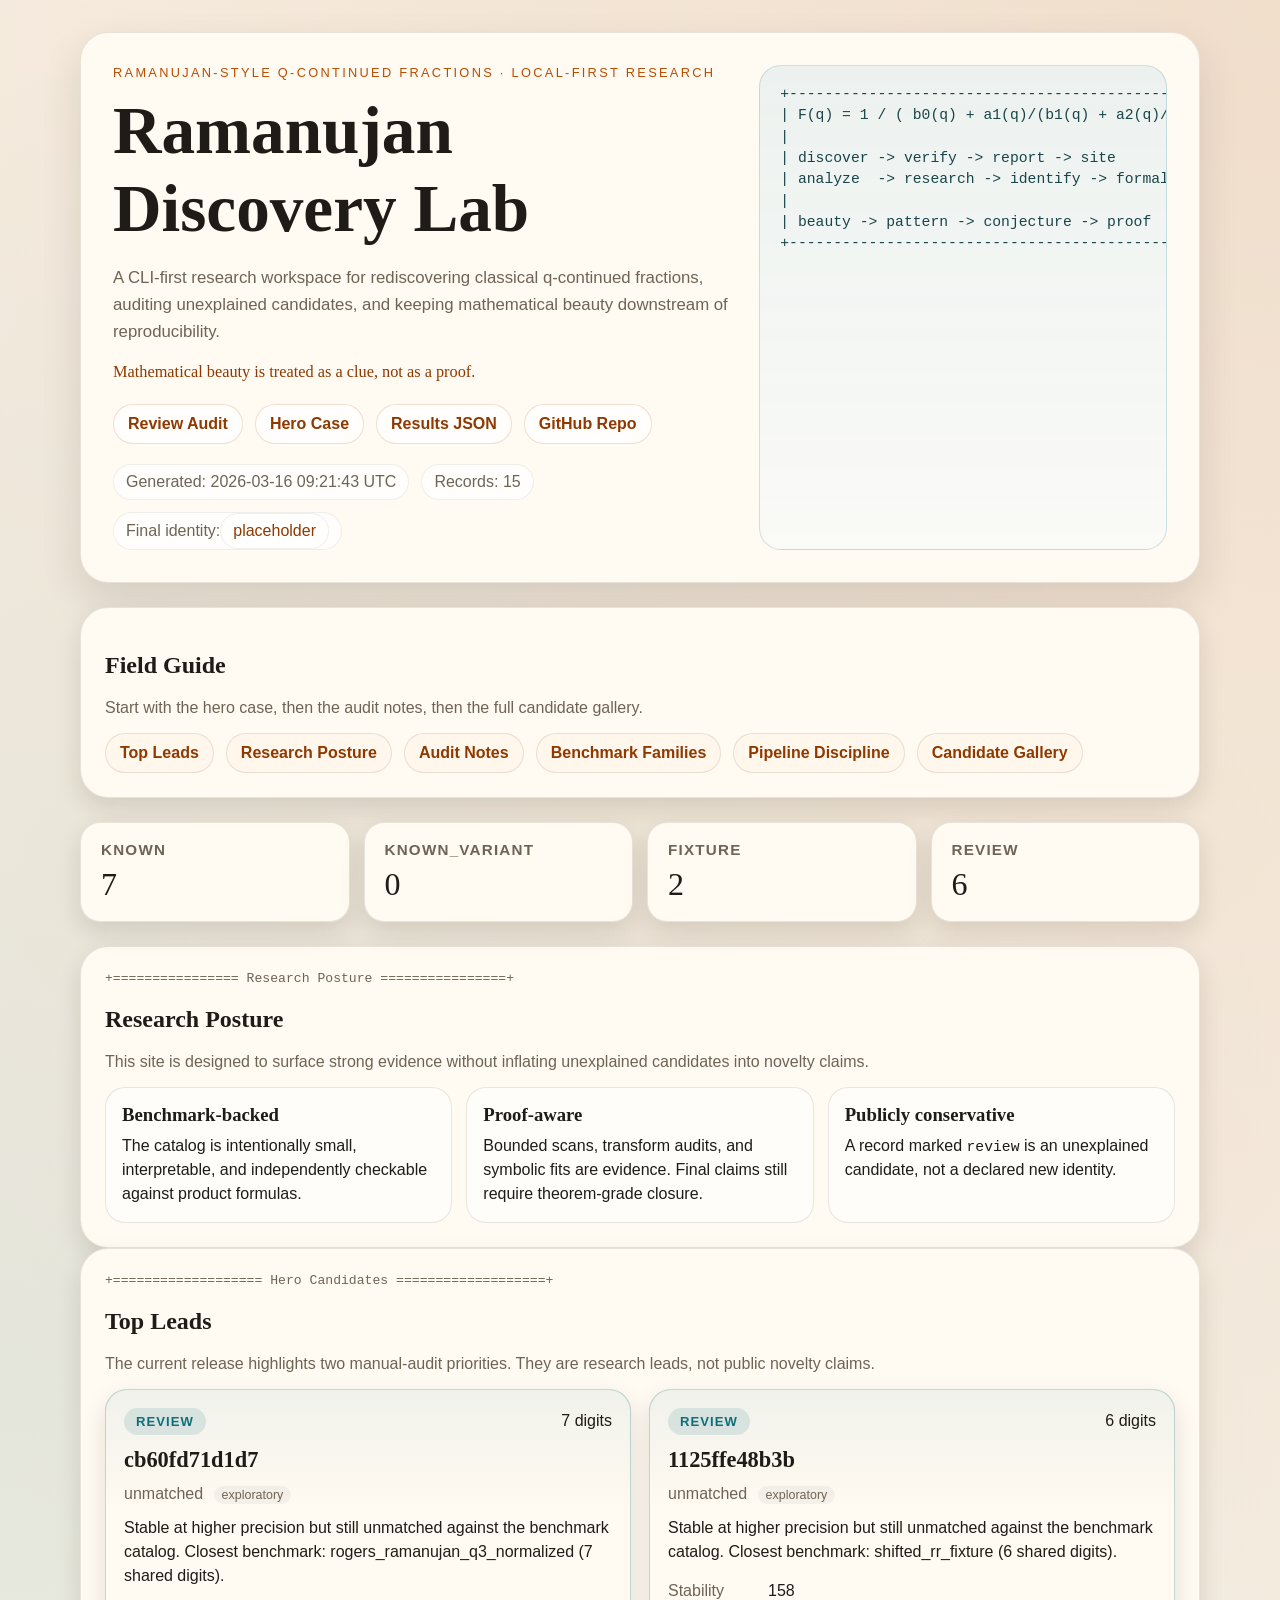
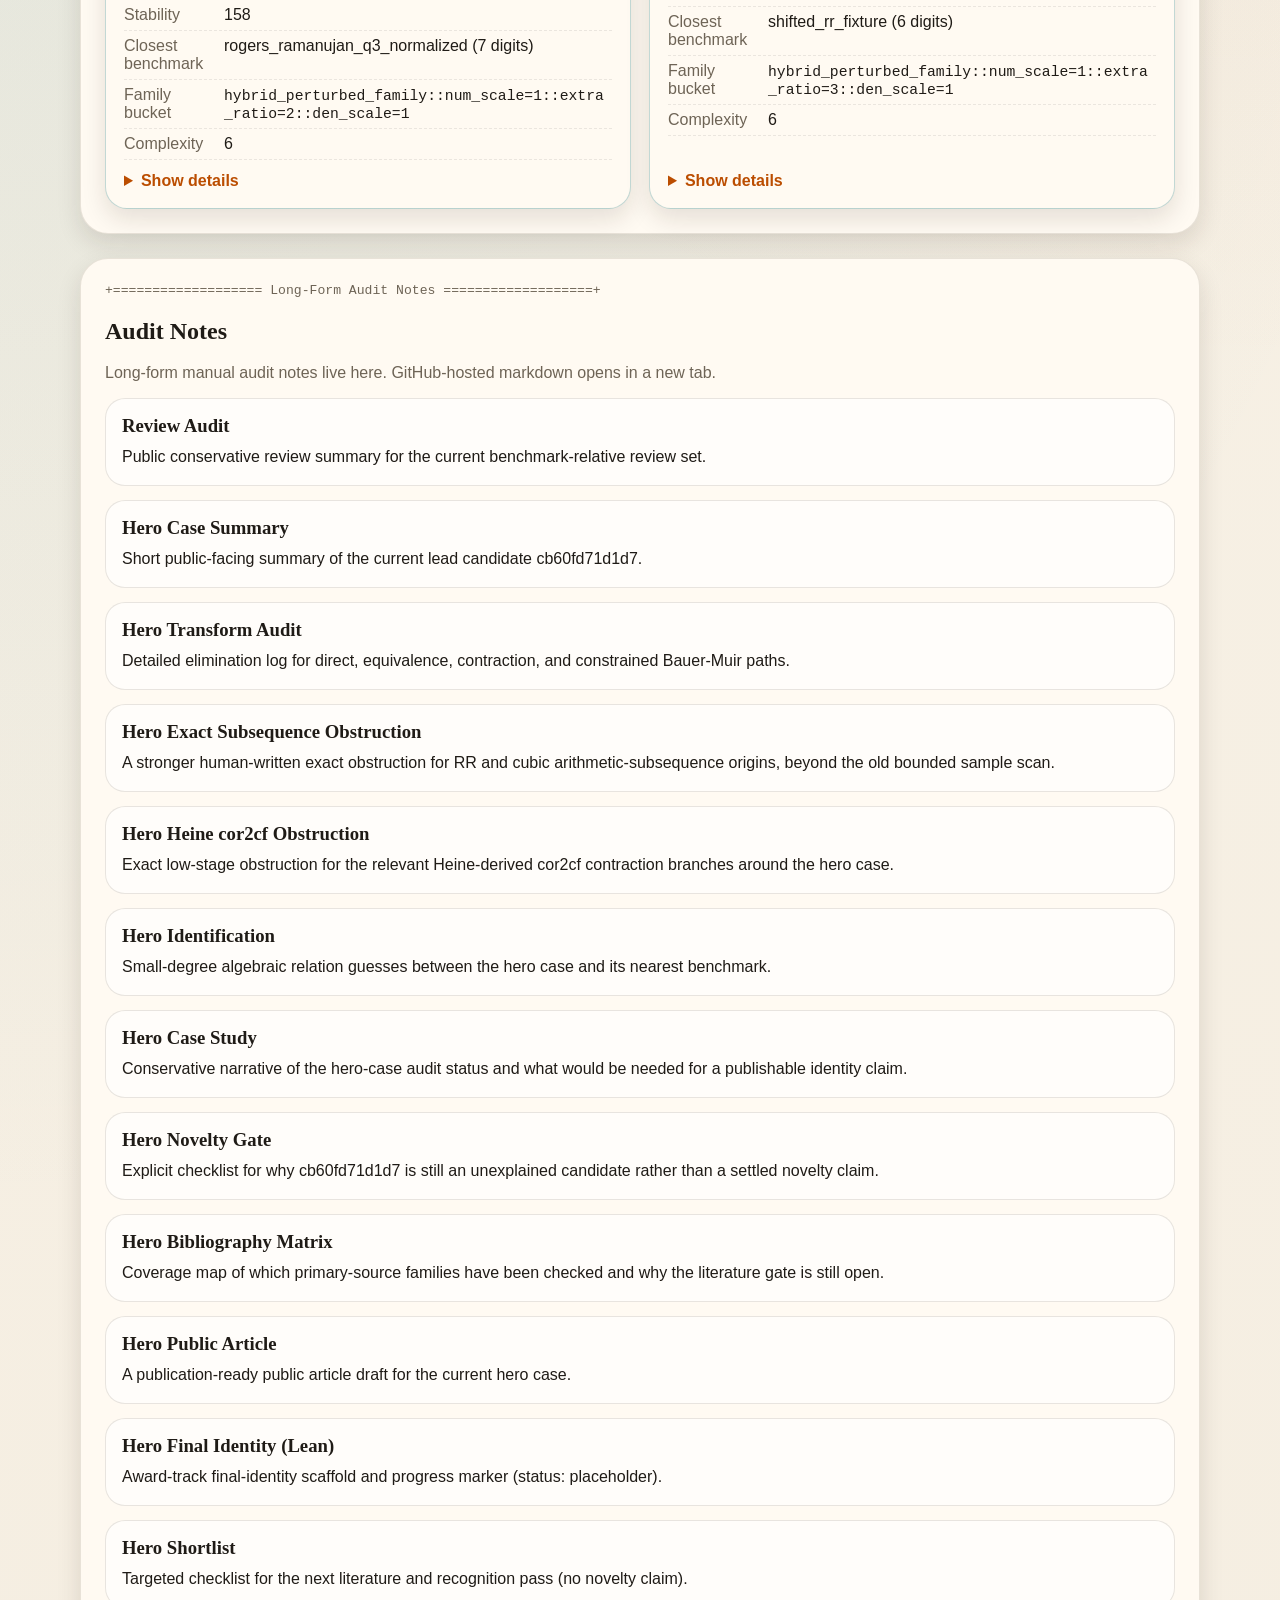
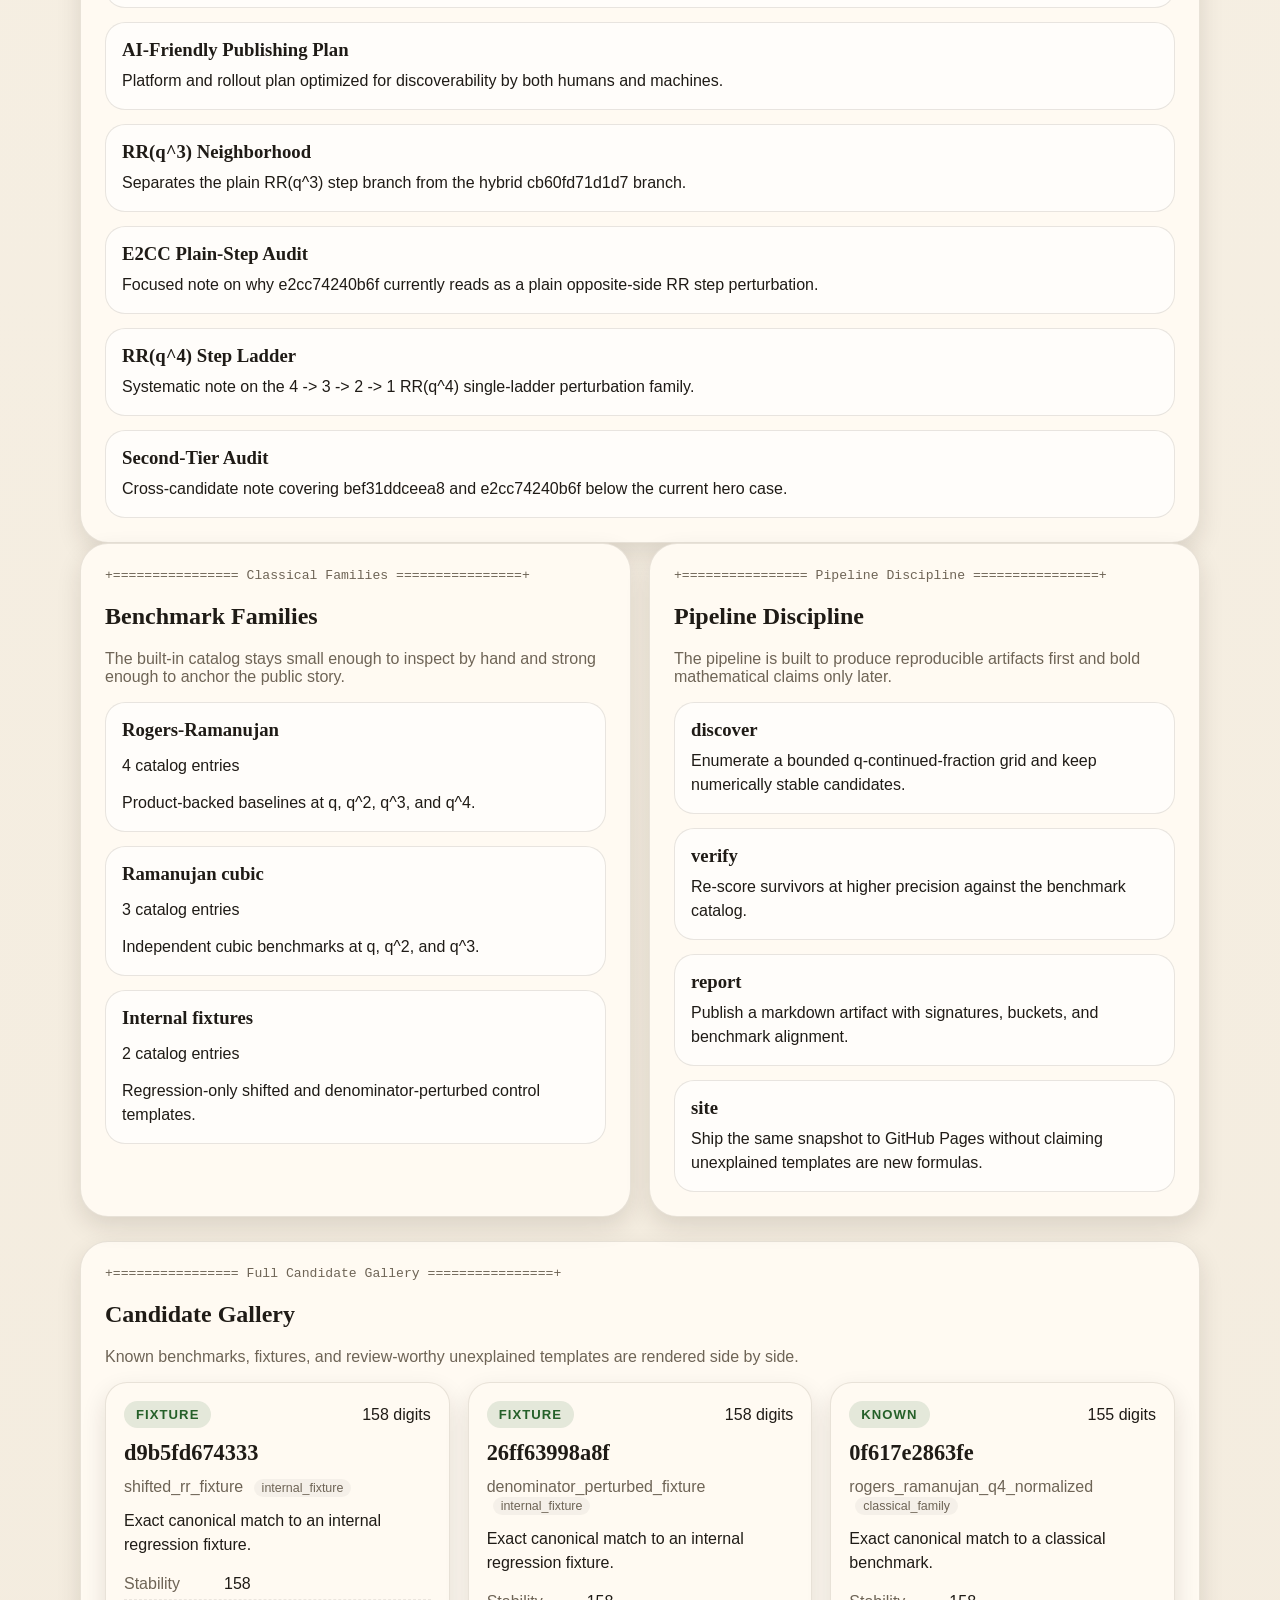
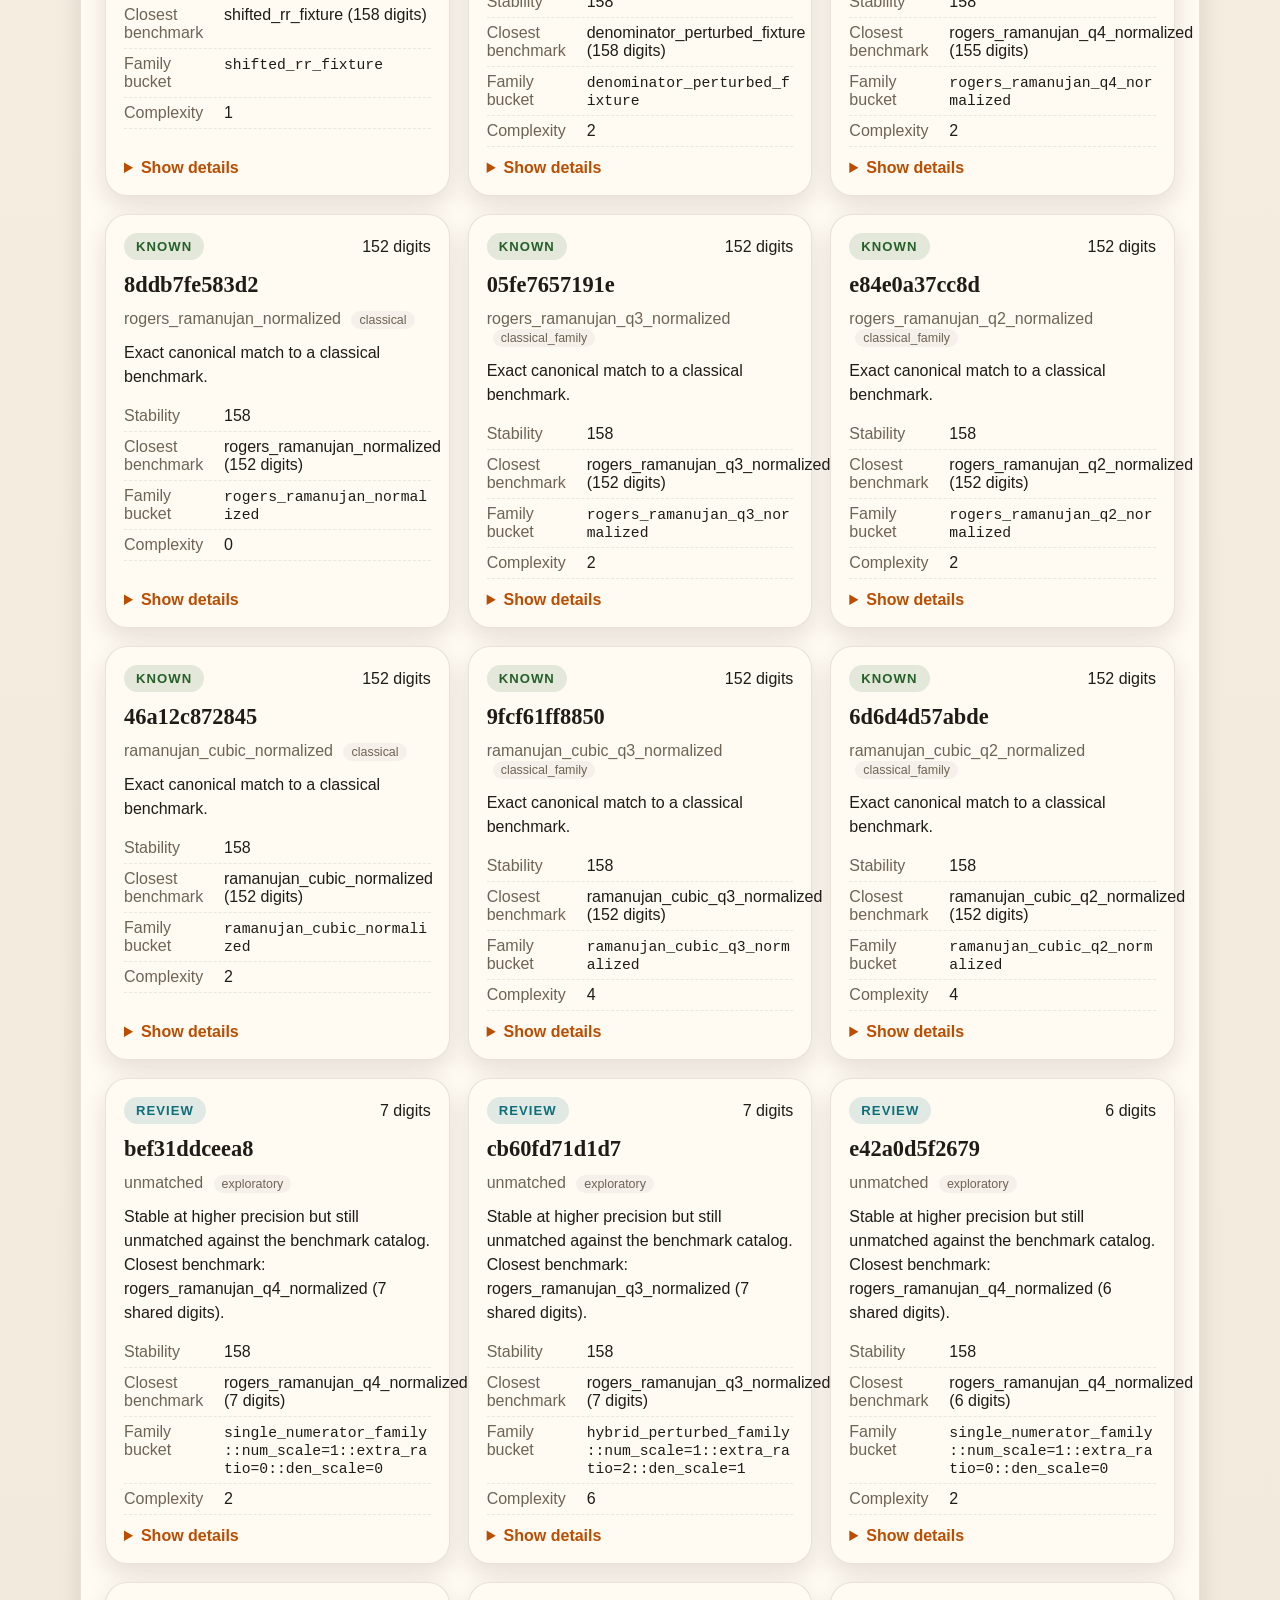
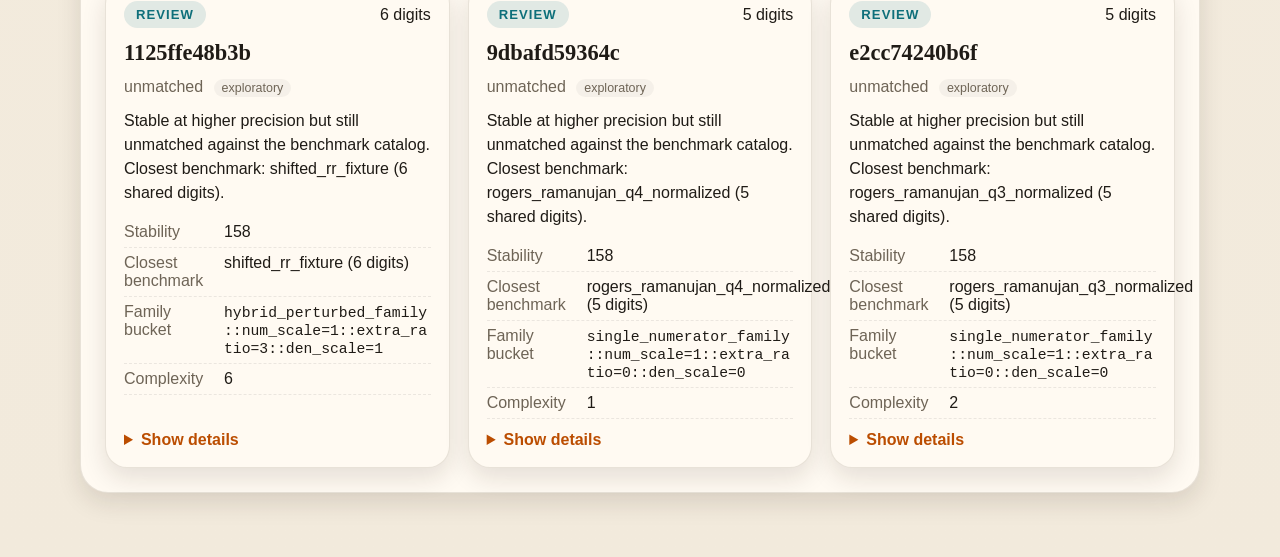
==== commit f55af2ca: "docs: reorganize notes and clean README" ====
--- a/docs/index.html
+++ b/docs/index.html
@@ -9,57 +9,120 @@
 <body>
   <main class="page">
     <section class="hero">
-      <p class="eyebrow">Ramanujan-style q-continued fractions</p>
-      <h1>Ramanujan Discovery Lab</h1>
-      <p class="lede">A static snapshot of benchmark rediscoveries and exploratory candidates generated by the local-first CLI pipeline.</p>
-      <div class="meta">
-        <span>Generated: 2026-03-16 08:05:28 UTC</span>
-        <span>Records: 15</span>
-        <span id="final-identity"></span>
-        <a href="review-audit.html">Review audit</a>
-      </div>
-    </section>
+      <div class="hero-copy">
+        <p class="eyebrow">Ramanujan-style q-continued fractions · local-first research</p>
+        <h1>Ramanujan Discovery Lab</h1>
+        <p class="lede">A CLI-first research workspace for rediscovering classical q-continued fractions, auditing unexplained candidates, and keeping mathematical beauty downstream of reproducibility.</p>
+        <p class="hero-note">Mathematical beauty is treated as a clue, not as a proof.</p>
+        <div class="hero-links">
+          <a class="hero-link" href="review-audit.html">Review Audit</a>
+          <a class="hero-link" href="https://github.com/peter941221/ramanujan-discovery-lab/blob/main/notes/hero/CB60FD71D1D7_PUBLIC_SUMMARY.md" target="_blank" rel="noreferrer">Hero Case</a>
+          <a class="hero-link" href="results.json">Results JSON</a>
+          <a class="hero-link" href="https://github.com/peter941221/ramanujan-discovery-lab" target="_blank" rel="noreferrer">GitHub Repo</a>
+        </div>
+        <div class="meta">
+          <span>Generated: 2026-03-16 09:21:43 UTC</span>
+          <span>Records: 15</span>
+          <span id="final-identity"></span>
+        </div>
+      </div>
+      <pre class="hero-art" aria-hidden="true">+----------------------------------------------------------------------------+
+| F(q) = 1 / ( b0(q) + a1(q)/(b1(q) + a2(q)/(b2(q) + ... )) )               |
+|                                                                            |
+| discover -> verify -> report -> site                                       |
+| analyze  -> research -> identify -> formalize -> Lean 4                    |
+|                                                                            |
+| beauty -> pattern -> conjecture -> proof                                   |
++----------------------------------------------------------------------------+</pre>
+    </section>
+
+    <section class="panel toc">
+      <div class="panel-header">
+        <h2>Field Guide</h2>
+        <p>Start with the hero case, then the audit notes, then the full candidate gallery.</p>
+      </div>
+      <nav class="toc-links" aria-label="Contents">
+        <a href="#top-leads-panel">Top Leads</a>
+        <a href="#research-posture">Research Posture</a>
+        <a href="#audit-notes-panel">Audit Notes</a>
+        <a href="#benchmark-panel">Benchmark Families</a>
+        <a href="#pipeline-panel">Pipeline Discipline</a>
+        <a href="#gallery-panel">Candidate Gallery</a>
+      </nav>
+    </section>
+
     <section class="stats" id="stats"></section>
-    <section class="panel spotlight">
-      <div class="panel-header">
+
+    <section class="panel manifesto" id="research-posture">
+      <div class="panel-header">
+        <p class="panel-kicker">+================ Research Posture ================+</p>
+        <h2>Research Posture</h2>
+        <p>This site is designed to surface strong evidence without inflating unexplained candidates into novelty claims.</p>
+      </div>
+      <div class="manifesto-grid">
+        <article class="info-card">
+          <h3>Benchmark-backed</h3>
+          <p class="notes">The catalog is intentionally small, interpretable, and independently checkable against product formulas.</p>
+        </article>
+        <article class="info-card">
+          <h3>Proof-aware</h3>
+          <p class="notes">Bounded scans, transform audits, and symbolic fits are evidence. Final claims still require theorem-grade closure.</p>
+        </article>
+        <article class="info-card">
+          <h3>Publicly conservative</h3>
+          <p class="notes">A record marked <code>review</code> is an unexplained candidate, not a declared new identity.</p>
+        </article>
+      </div>
+    </section>
+
+    <section class="panel spotlight" id="top-leads-panel">
+      <div class="panel-header">
+        <p class="panel-kicker">+=================== Hero Candidates ===================+</p>
         <h2>Top Leads</h2>
-        <p>The current release only highlights two weak leads for deeper manual audit. They are not public novelty claims.</p>
+        <p>The current release highlights two manual-audit priorities. They are research leads, not public novelty claims.</p>
       </div>
       <div class="cards" id="top-leads"></div>
     </section>
-    <section class="panel">
-      <div class="panel-header">
+
+    <section class="panel" id="audit-notes-panel">
+      <div class="panel-header">
+        <p class="panel-kicker">+=================== Long-Form Audit Notes ===================+</p>
         <h2>Audit Notes</h2>
-        <p>Long-form manual audit notes are linked here. External markdown notes open on GitHub.</p>
+        <p>Long-form manual audit notes live here. GitHub-hosted markdown opens in a new tab.</p>
       </div>
       <div class="stack" id="audit-notes"></div>
     </section>
+
     <section class="info-grid">
-      <section class="panel">
+      <section class="panel" id="benchmark-panel">
         <div class="panel-header">
+          <p class="panel-kicker">+================ Classical Families ================+</p>
           <h2>Benchmark Families</h2>
-          <p>The catalog stays intentionally small and independently checkable.</p>
+          <p>The built-in catalog stays small enough to inspect by hand and strong enough to anchor the public story.</p>
         </div>
         <div class="stack" id="benchmark-families"></div>
       </section>
-      <section class="panel">
+      <section class="panel" id="pipeline-panel">
         <div class="panel-header">
+          <p class="panel-kicker">+================ Pipeline Discipline ================+</p>
           <h2>Pipeline Discipline</h2>
-          <p>This release is designed to surface candidates, not to auto-announce discoveries.</p>
+          <p>The pipeline is built to produce reproducible artifacts first and bold mathematical claims only later.</p>
         </div>
         <div class="stack" id="pipeline-list"></div>
       </section>
     </section>
-    <section class="panel">
-      <div class="panel-header">
+
+    <section class="panel" id="gallery-panel">
+      <div class="panel-header">
+        <p class="panel-kicker">+================ Full Candidate Gallery ================+</p>
         <h2>Candidate Gallery</h2>
-        <p>Known benchmarks and review-worthy unexplained templates are rendered side by side.</p>
+        <p>Known benchmarks, fixtures, and review-worthy unexplained templates are rendered side by side.</p>
       </div>
       <div class="cards" id="cards"></div>
     </section>
   </main>
   <script>
-    const payload = {"title": "Ramanujan Discovery Lab", "generated_at": "2026-03-16 08:05:28 UTC", "records": [{"id": "d9b5fd674333", "template": {"top_constant": 1, "base_denominator": 1, "numerator_scale": 1, "numerator_q_shift": 2, "numerator_q_step": 1, "numerator_extra_scale": 0, "numerator_extra_q_shift": 1, "numerator_extra_q_step": 1, "denominator_constant": 1, "denominator_scale": 0, "denominator_q_shift": 1, "denominator_q_step": 1}, "q_values": [0.04, 0.11, 0.17, 0.23], "value_estimates": ["0.998402657976864789170521", "0.988060358992057478100966", "0.972045123636784664545912", "0.950330180758873924590325"], "matched_target": "shifted_rr_fixture", "closest_benchmark": "shifted_rr_fixture", "closest_benchmark_digits": 158, "family_bucket": "shifted_rr_fixture", "equivalence_key": "shifted_rr_fixture", "benchmark_kind": "internal_fixture", "digits_agree": 158, "stability_score": 158, "novelty_status": "fixture", "notes": "Exact canonical match to an internal regression fixture.", "template_signature": "qcf:top=1;base=1;ns=1;nr=2;nk=1;nes=0;ner=0;nek=0;dc=1;ds=0;dr=0;dk=0", "template_latex": "\\cfrac{1}{1 + \\cfrac{1 q^{2 + 1(n-1)}}{1 + 0 q^{1 + 1(n-1)} + \\ddots}}", "complexity_score": 1}, {"id": "26ff63998a8f", "template": {"top_constant": 1, "base_denominator": 1, "numerator_scale": 1, "numerator_q_shift": 1, "numerator_q_step": 1, "numerator_extra_scale": 0, "numerator_extra_q_shift": 1, "numerator_extra_q_step": 1, "denominator_constant": 1, "denominator_scale": 1, "denominator_q_shift": 1, "denominator_q_step": 1}, "q_values": [0.04, 0.11, 0.17, 0.23], "value_estimates": ["0.963017660597299378689753", "0.910709912663064685456978", "0.875726953889129874674948", "0.847649489867582579985575"], "matched_target": "denominator_perturbed_fixture", "closest_benchmark": "denominator_perturbed_fixture", "closest_benchmark_digits": 158, "family_bucket": "denominator_perturbed_fixture", "equivalence_key": "denominator_perturbed_fixture", "benchmark_kind": "internal_fixture", "digits_agree": 158, "stability_score": 158, "novelty_status": "fixture", "notes": "Exact canonical match to an internal regression fixture.", "template_signature": "qcf:top=1;base=1;ns=1;nr=1;nk=1;nes=0;ner=0;nek=0;dc=1;ds=1;dr=1;dk=1", "template_latex": "\\cfrac{1}{1 + \\cfrac{1 q^{1 + 1(n-1)}}{1 + 1 q^{1 + 1(n-1)} + \\ddots}}", "complexity_score": 2}, {"id": "0f617e2863fe", "template": {"top_constant": 1, "base_denominator": 1, "numerator_scale": 1, "numerator_q_shift": 4, "numerator_q_step": 4, "numerator_extra_scale": 0, "numerator_extra_q_shift": 1, "numerator_extra_q_step": 1, "denominator_constant": 1, "denominator_scale": 0, "denominator_q_shift": 1, "denominator_q_step": 1}, "q_values": [0.04, 0.11, 0.17, 0.23], "value_estimates": ["0.999997440006553599999957", "0.999853611435887640569967", "0.999165487575257894165219", "0.997209421037373132519488"], "matched_target": "rogers_ramanujan_q4_normalized", "closest_benchmark": "rogers_ramanujan_q4_normalized", "closest_benchmark_digits": 155, "family_bucket": "rogers_ramanujan_q4_normalized", "equivalence_key": "rogers_ramanujan_q4_normalized", "benchmark_kind": "classical_family", "digits_agree": 155, "stability_score": 158, "novelty_status": "known", "notes": "Exact canonical match to a classical benchmark.", "template_signature": "qcf:top=1;base=1;ns=1;nr=4;nk=4;nes=0;ner=0;nek=0;dc=1;ds=0;dr=0;dk=0", "template_latex": "\\cfrac{1}{1 + \\cfrac{1 q^{4 + 4(n-1)}}{1 + 0 q^{1 + 1(n-1)} + \\ddots}}", "complexity_score": 2}, {"id": "8ddb7fe583d2", "template": {"top_constant": 1, "base_denominator": 1, "numerator_scale": 1, "numerator_q_shift": 1, "numerator_q_step": 1, "numerator_extra_scale": 0, "numerator_extra_q_shift": 1, "numerator_extra_q_step": 1, "denominator_constant": 1, "denominator_scale": 0, "denominator_q_shift": 1, "denominator_q_step": 1}, "q_values": [0.04, 0.11, 0.17, 0.23], "value_estimates": ["0.961597538467597602733673", "0.901968116492133222222205", "0.858186654109463722548409", "0.820630020569653118707423"], "matched_target": "rogers_ramanujan_normalized", "closest_benchmark": "rogers_ramanujan_normalized", "closest_benchmark_digits": 152, "family_bucket": "rogers_ramanujan_normalized", "equivalence_key": "rogers_ramanujan_normalized", "benchmark_kind": "classical", "digits_agree": 152, "stability_score": 158, "novelty_status": "known", "notes": "Exact canonical match to a classical benchmark.", "template_signature": "qcf:top=1;base=1;ns=1;nr=1;nk=1;nes=0;ner=0;nek=0;dc=1;ds=0;dr=0;dk=0", "template_latex": "\\cfrac{1}{1 + \\cfrac{1 q^{1 + 1(n-1)}}{1 + 0 q^{1 + 1(n-1)} + \\ddots}}", "complexity_score": 0}, {"id": "05fe7657191e", "template": {"top_constant": 1, "base_denominator": 1, "numerator_scale": 1, "numerator_q_shift": 3, "numerator_q_step": 3, "numerator_extra_scale": 0, "numerator_extra_q_shift": 1, "numerator_extra_q_step": 1, "denominator_constant": 1, "denominator_scale": 0, "denominator_q_shift": 1, "denominator_q_step": 1}, "q_values": [0.04, 0.11, 0.17, 0.23], "value_estimates": ["0.999936004095999983223858", "0.998670771557865743318931", "0.995111136989226191827579", "0.987981014237806118414699"], "matched_target": "rogers_ramanujan_q3_normalized", "closest_benchmark": "rogers_ramanujan_q3_normalized", "closest_benchmark_digits": 152, "family_bucket": "rogers_ramanujan_q3_normalized", "equivalence_key": "rogers_ramanujan_q3_normalized", "benchmark_kind": "classical_family", "digits_agree": 152, "stability_score": 158, "novelty_status": "known", "notes": "Exact canonical match to a classical benchmark.", "template_signature": "qcf:top=1;base=1;ns=1;nr=3;nk=3;nes=0;ner=0;nek=0;dc=1;ds=0;dr=0;dk=0", "template_latex": "\\cfrac{1}{1 + \\cfrac{1 q^{3 + 3(n-1)}}{1 + 0 q^{1 + 1(n-1)} + \\ddots}}", "complexity_score": 2}, {"id": "e84e0a37cc8d", "template": {"top_constant": 1, "base_denominator": 1, "numerator_scale": 1, "numerator_q_shift": 2, "numerator_q_step": 2, "numerator_extra_scale": 0, "numerator_extra_q_shift": 1, "numerator_extra_q_step": 1, "denominator_constant": 1, "denominator_scale": 0, "denominator_q_shift": 1, "denominator_q_step": 1}, "q_values": [0.04, 0.11, 0.17, 0.23], "value_estimates": ["0.998402559993456869009627", "0.988046388820385687188848", "0.971934532018397165119484", "0.949890972408316039870452"], "matched_target": "rogers_ramanujan_q2_normalized", "closest_benchmark": "rogers_ramanujan_q2_normalized", "closest_benchmark_digits": 152, "family_bucket": "rogers_ramanujan_q2_normalized", "equivalence_key": "rogers_ramanujan_q2_normalized", "benchmark_kind": "classical_family", "digits_agree": 152, "stability_score": 158, "novelty_status": "known", "notes": "Exact canonical match to a classical benchmark.", "template_signature": "qcf:top=1;base=1;ns=1;nr=2;nk=2;nes=0;ner=0;nek=0;dc=1;ds=0;dr=0;dk=0", "template_latex": "\\cfrac{1}{1 + \\cfrac{1 q^{2 + 2(n-1)}}{1 + 0 q^{1 + 1(n-1)} + \\ddots}}", "complexity_score": 2}, {"id": "46a12c872845", "template": {"top_constant": 1, "base_denominator": 1, "numerator_scale": 1, "numerator_q_shift": 1, "numerator_q_step": 1, "numerator_extra_scale": 1, "numerator_extra_q_shift": 2, "numerator_extra_q_step": 2, "denominator_constant": 1, "denominator_scale": 0, "denominator_q_shift": 1, "denominator_q_step": 1}, "q_values": [0.04, 0.11, 0.17, 0.23], "value_estimates": ["0.960122793324099052462383", "0.892359376991839624588585", "0.838093820782656835146104", "0.788552806286308585752639"], "matched_target": "ramanujan_cubic_normalized", "closest_benchmark": "ramanujan_cubic_normalized", "closest_benchmark_digits": 152, "family_bucket": "ramanujan_cubic_normalized", "equivalence_key": "ramanujan_cubic_normalized", "benchmark_kind": "classical", "digits_agree": 152, "stability_score": 158, "novelty_status": "known", "notes": "Exact canonical match to a classical benchmark.", "template_signature": "qcf:top=1;base=1;ns=1;nr=1;nk=1;nes=1;ner=2;nek=2;dc=1;ds=0;dr=0;dk=0", "template_latex": "\\cfrac{1}{1 + \\cfrac{1 q^{1 + 1(n-1)} + 1 q^{2 + 2(n-1)}}{1 + 0 q^{1 + 1(n-1)} + \\ddots}}", "complexity_score": 2}, {"id": "9fcf61ff8850", "template": {"top_constant": 1, "base_denominator": 1, "numerator_scale": 1, "numerator_q_shift": 3, "numerator_q_step": 3, "numerator_extra_scale": 1, "numerator_extra_q_shift": 6, "numerator_extra_q_step": 6, "denominator_constant": 1, "denominator_scale": 0, "denominator_q_shift": 1, "denominator_q_step": 1}, "q_values": [0.04, 0.11, 0.17, 0.23], "value_estimates": ["0.999936000000524254444495", "0.998669004709614370208447", "0.995087236007702072132868", "0.98783655822225710972265"], "matched_target": "ramanujan_cubic_q3_normalized", "closest_benchmark": "ramanujan_cubic_q3_normalized", "closest_benchmark_digits": 152, "family_bucket": "ramanujan_cubic_q3_normalized", "equivalence_key": "ramanujan_cubic_q3_normalized", "benchmark_kind": "classical_family", "digits_agree": 152, "stability_score": 158, "novelty_status": "known", "notes": "Exact canonical match to a classical benchmark.", "template_signature": "qcf:top=1;base=1;ns=1;nr=3;nk=3;nes=1;ner=6;nek=6;dc=1;ds=0;dr=0;dk=0", "template_latex": "\\cfrac{1}{1 + \\cfrac{1 q^{3 + 3(n-1)} + 1 q^{6 + 6(n-1)}}{1 + 0 q^{1 + 1(n-1)} + \\ddots}}", "complexity_score": 4}, {"id": "6d6d4d57abde", "template": {"top_constant": 1, "base_denominator": 1, "numerator_scale": 1, "numerator_q_shift": 2, "numerator_q_step": 2, "numerator_extra_scale": 1, "numerator_extra_q_shift": 4, "numerator_extra_q_step": 4, "denominator_constant": 1, "denominator_scale": 0, "denominator_q_shift": 1, "denominator_q_step": 1}, "q_values": [0.04, 0.11, 0.17, 0.23], "value_estimates": ["0.998400008178882381241447", "0.987903500003250952005799", "0.971146862089333236299758", "0.947380078300437247384569"], "matched_target": "ramanujan_cubic_q2_normalized", "closest_benchmark": "ramanujan_cubic_q2_normalized", "closest_benchmark_digits": 152, "family_bucket": "ramanujan_cubic_q2_normalized", "equivalence_key": "ramanujan_cubic_q2_normalized", "benchmark_kind": "classical_family", "digits_agree": 152, "stability_score": 158, "novelty_status": "known", "notes": "Exact canonical match to a classical benchmark.", "template_signature": "qcf:top=1;base=1;ns=1;nr=2;nk=2;nes=1;ner=4;nek=4;dc=1;ds=0;dr=0;dk=0", "template_latex": "\\cfrac{1}{1 + \\cfrac{1 q^{2 + 2(n-1)} + 1 q^{4 + 4(n-1)}}{1 + 0 q^{1 + 1(n-1)} + \\ddots}}", "complexity_score": 4}, {"id": "bef31ddceea8", "template": {"top_constant": 1, "base_denominator": 1, "numerator_scale": 1, "numerator_q_shift": 4, "numerator_q_step": 3, "numerator_extra_scale": 0, "numerator_extra_q_shift": 1, "numerator_extra_q_step": 1, "denominator_constant": 1, "denominator_scale": 0, "denominator_q_shift": 1, "denominator_q_step": 1}, "q_values": [0.04, 0.11, 0.17, 0.23], "value_estimates": ["0.999997440006554002651079", "0.999853611461272939887615", "0.999165490415065920634744", "0.997209493991737890061532"], "matched_target": "unmatched", "closest_benchmark": "rogers_ramanujan_q4_normalized", "closest_benchmark_digits": 7, "family_bucket": "single_numerator_family::num_scale=1::extra_ratio=0::den_scale=0", "equivalence_key": "review::closest=rogers_ramanujan_q4_normalized::num_scale=1::main_shift_delta=0::main_step_delta=-1::extra_exists=0::extra_scale=0::extra_shift_delta=0::extra_step_delta=0::den_exists=0::den_scale=0::den_shift_delta=0::den_step_delta=0", "benchmark_kind": "exploratory", "digits_agree": 7, "stability_score": 158, "novelty_status": "review", "notes": "Stable at higher precision but still unmatched against the benchmark catalog. Closest benchmark: rogers_ramanujan_q4_normalized (7 shared digits).", "template_signature": "qcf:top=1;base=1;ns=1;nr=4;nk=3;nes=0;ner=0;nek=0;dc=1;ds=0;dr=0;dk=0", "template_latex": "\\cfrac{1}{1 + \\cfrac{1 q^{4 + 3(n-1)}}{1 + 0 q^{1 + 1(n-1)} + \\ddots}}", "complexity_score": 2}, {"id": "cb60fd71d1d7", "template": {"top_constant": 1, "base_denominator": 1, "numerator_scale": 1, "numerator_q_shift": 3, "numerator_q_step": 3, "numerator_extra_scale": 1, "numerator_extra_q_shift": 6, "numerator_extra_q_step": 6, "denominator_constant": 1, "denominator_scale": 1, "denominator_q_shift": 3, "denominator_q_step": 3}, "q_values": [0.04, 0.11, 0.17, 0.23], "value_estimates": ["0.999936004095999966449863", "0.998670771554739824461899", "0.99511113641513511126752", "0.987980993110192036134198"], "matched_target": "unmatched", "closest_benchmark": "rogers_ramanujan_q3_normalized", "closest_benchmark_digits": 7, "family_bucket": "hybrid_perturbed_family::num_scale=1::extra_ratio=2::den_scale=1", "equivalence_key": "review::closest=rogers_ramanujan_q3_normalized::num_scale=1::main_shift_delta=0::main_step_delta=0::extra_exists=1::extra_scale=1::extra_shift_delta=3::extra_step_delta=3::den_exists=1::den_scale=1::den_shift_delta=3::den_step_delta=3", "benchmark_kind": "exploratory", "digits_agree": 7, "stability_score": 158, "novelty_status": "review", "notes": "Stable at higher precision but still unmatched against the benchmark catalog. Closest benchmark: rogers_ramanujan_q3_normalized (7 shared digits).", "template_signature": "qcf:top=1;base=1;ns=1;nr=3;nk=3;nes=1;ner=6;nek=6;dc=1;ds=1;dr=3;dk=3", "template_latex": "\\cfrac{1}{1 + \\cfrac{1 q^{3 + 3(n-1)} + 1 q^{6 + 6(n-1)}}{1 + 1 q^{3 + 3(n-1)} + \\ddots}}", "complexity_score": 6}, {"id": "e42a0d5f2679", "template": {"top_constant": 1, "base_denominator": 1, "numerator_scale": 1, "numerator_q_shift": 4, "numerator_q_step": 2, "numerator_extra_scale": 0, "numerator_extra_q_shift": 1, "numerator_extra_q_step": 1, "denominator_constant": 1, "denominator_scale": 0, "denominator_q_shift": 1, "denominator_q_step": 1}, "q_values": [0.04, 0.11, 0.17, 0.23], "value_estimates": ["0.999997440006564068929097", "0.999853611692047978920103", "0.999165507119414228190634", "0.997209811137269532162656"], "matched_target": "unmatched", "closest_benchmark": "rogers_ramanujan_q4_normalized", "closest_benchmark_digits": 6, "family_bucket": "single_numerator_family::num_scale=1::extra_ratio=0::den_scale=0", "equivalence_key": "review::closest=rogers_ramanujan_q4_normalized::num_scale=1::main_shift_delta=0::main_step_delta=-2::extra_exists=0::extra_scale=0::extra_shift_delta=0::extra_step_delta=0::den_exists=0::den_scale=0::den_shift_delta=0::den_step_delta=0", "benchmark_kind": "exploratory", "digits_agree": 6, "stability_score": 158, "novelty_status": "review", "notes": "Stable at higher precision but still unmatched against the benchmark catalog. Closest benchmark: rogers_ramanujan_q4_normalized (6 shared digits).", "template_signature": "qcf:top=1;base=1;ns=1;nr=4;nk=2;nes=0;ner=0;nek=0;dc=1;ds=0;dr=0;dk=0", "template_latex": "\\cfrac{1}{1 + \\cfrac{1 q^{4 + 2(n-1)}}{1 + 0 q^{1 + 1(n-1)} + \\ddots}}", "complexity_score": 2}, {"id": "1125ffe48b3b", "template": {"top_constant": 1, "base_denominator": 1, "numerator_scale": 1, "numerator_q_shift": 2, "numerator_q_step": 2, "numerator_extra_scale": 1, "numerator_extra_q_shift": 6, "numerator_extra_q_step": 6, "denominator_constant": 1, "denominator_scale": 1, "denominator_q_shift": 3, "denominator_q_step": 2}, "q_values": [0.04, 0.11, 0.17, 0.23], "value_estimates": ["0.998402657976864354412147", "0.988060358961226813668908", "0.972045119888720814994786", "0.950330077811961293294078"], "matched_target": "unmatched", "closest_benchmark": "shifted_rr_fixture", "closest_benchmark_digits": 6, "family_bucket": "hybrid_perturbed_family::num_scale=1::extra_ratio=3::den_scale=1", "equivalence_key": "review::closest=shifted_rr_fixture::num_scale=1::main_shift_delta=0::main_step_delta=1::extra_exists=1::extra_scale=1::extra_shift_delta=4::extra_step_delta=4::den_exists=1::den_scale=1::den_shift_delta=3::den_step_delta=2", "benchmark_kind": "exploratory", "digits_agree": 6, "stability_score": 158, "novelty_status": "review", "notes": "Stable at higher precision but still unmatched against the benchmark catalog. Closest benchmark: shifted_rr_fixture (6 shared digits).", "template_signature": "qcf:top=1;base=1;ns=1;nr=2;nk=2;nes=1;ner=6;nek=6;dc=1;ds=1;dr=3;dk=2", "template_latex": "\\cfrac{1}{1 + \\cfrac{1 q^{2 + 2(n-1)} + 1 q^{6 + 6(n-1)}}{1 + 1 q^{3 + 2(n-1)} + \\ddots}}", "complexity_score": 6}, {"id": "9dbafd59364c", "template": {"top_constant": 1, "base_denominator": 1, "numerator_scale": 1, "numerator_q_shift": 4, "numerator_q_step": 1, "numerator_extra_scale": 0, "numerator_extra_q_shift": 1, "numerator_extra_q_step": 1, "denominator_constant": 1, "denominator_scale": 0, "denominator_q_shift": 1, "denominator_q_step": 1}, "q_values": [0.04, 0.11, 0.17, 0.23], "value_estimates": ["0.999997440006815725852738", "0.999853613789965385835123", "0.999165605363990863305401", "0.997211188945521580500569"], "matched_target": "unmatched", "closest_benchmark": "rogers_ramanujan_q4_normalized", "closest_benchmark_digits": 5, "family_bucket": "single_numerator_family::num_scale=1::extra_ratio=0::den_scale=0", "equivalence_key": "review::closest=rogers_ramanujan_q4_normalized::num_scale=1::main_shift_delta=0::main_step_delta=-3::extra_exists=0::extra_scale=0::extra_shift_delta=0::extra_step_delta=0::den_exists=0::den_scale=0::den_shift_delta=0::den_step_delta=0", "benchmark_kind": "exploratory", "digits_agree": 5, "stability_score": 158, "novelty_status": "review", "notes": "Stable at higher precision but still unmatched against the benchmark catalog. Closest benchmark: rogers_ramanujan_q4_normalized (5 shared digits).", "template_signature": "qcf:top=1;base=1;ns=1;nr=4;nk=1;nes=0;ner=0;nek=0;dc=1;ds=0;dr=0;dk=0", "template_latex": "\\cfrac{1}{1 + \\cfrac{1 q^{4 + 1(n-1)}}{1 + 0 q^{1 + 1(n-1)} + \\ddots}}", "complexity_score": 1}, {"id": "e2cc74240b6f", "template": {"top_constant": 1, "base_denominator": 1, "numerator_scale": 1, "numerator_q_shift": 3, "numerator_q_step": 4, "numerator_extra_scale": 0, "numerator_extra_q_shift": 1, "numerator_extra_q_step": 1, "denominator_constant": 1, "denominator_scale": 0, "denominator_q_shift": 1, "denominator_q_step": 1}, "q_values": [0.04, 0.11, 0.17, 0.23], "value_estimates": ["0.999936004095748357194092", "0.998670769464871683147011", "0.995111039524113501858646", "0.987979660739315713434079"], "matched_target": "unmatched", "closest_benchmark": "rogers_ramanujan_q3_normalized", "closest_benchmark_digits": 5, "family_bucket": "single_numerator_family::num_scale=1::extra_ratio=0::den_scale=0", "equivalence_key": "review::closest=rogers_ramanujan_q3_normalized::num_scale=1::main_shift_delta=0::main_step_delta=1::extra_exists=0::extra_scale=0::extra_shift_delta=0::extra_step_delta=0::den_exists=0::den_scale=0::den_shift_delta=0::den_step_delta=0", "benchmark_kind": "exploratory", "digits_agree": 5, "stability_score": 158, "novelty_status": "review", "notes": "Stable at higher precision but still unmatched against the benchmark catalog. Closest benchmark: rogers_ramanujan_q3_normalized (5 shared digits).", "template_signature": "qcf:top=1;base=1;ns=1;nr=3;nk=4;nes=0;ner=0;nek=0;dc=1;ds=0;dr=0;dk=0", "template_latex": "\\cfrac{1}{1 + \\cfrac{1 q^{3 + 4(n-1)}}{1 + 0 q^{1 + 1(n-1)} + \\ddots}}", "complexity_score": 2}], "status_counts": {"known": 7, "known_variant": 0, "fixture": 2, "review": 6}, "benchmark_families": [{"name": "Rogers-Ramanujan", "count": 4, "description": "Product-backed baselines at q, q^2, q^3, and q^4."}, {"name": "Ramanujan cubic", "count": 3, "description": "Independent cubic benchmarks at q, q^2, and q^3."}, {"name": "Internal fixtures", "count": 2, "description": "Regression-only shifted and denominator-perturbed control templates."}], "pipeline": [{"step": "discover", "detail": "Enumerate a bounded q-continued-fraction grid and keep numerically stable candidates."}, {"step": "verify", "detail": "Re-score survivors at higher precision against the benchmark catalog."}, {"step": "report", "detail": "Publish a markdown artifact with signatures, buckets, and benchmark alignment."}, {"step": "site", "detail": "Ship the same snapshot to GitHub Pages without claiming unexplained templates are new formulas."}], "award_track": {"hero_candidate_id": "cb60fd71d1d7", "final_identity": {"status": "placeholder", "href": "https://github.com/peter941221/ramanujan-discovery-lab/blob/main/proofs/Proofs/HeroCaseFinalIdentity.lean", "updated_at": "2026-03-16 03:45:11 UTC", "path": "proofs/Proofs/HeroCaseFinalIdentity.lean"}}, "audit_notes": [{"title": "Review Audit", "href": "review-audit.html", "description": "Public conservative review summary for the current benchmark-relative review set."}, {"title": "Hero Case Summary", "href": "https://github.com/peter941221/ramanujan-discovery-lab/blob/main/CB60FD71D1D7_PUBLIC_SUMMARY.md", "description": "Short public-facing summary of the current lead candidate cb60fd71d1d7."}, {"title": "Hero Transform Audit", "href": "https://github.com/peter941221/ramanujan-discovery-lab/blob/main/CB60FD71D1D7_TRANSFORM_AUDIT.md", "description": "Detailed elimination log for direct, equivalence, contraction, and constrained Bauer-Muir paths."}, {"title": "Hero Exact Subsequence Obstruction", "href": "https://github.com/peter941221/ramanujan-discovery-lab/blob/main/CB60FD71D1D7_EXACT_SUBSEQUENCE_OBSTRUCTION.md", "description": "A stronger human-written exact obstruction for RR and cubic arithmetic-subsequence origins, beyond the old bounded sample scan."}, {"title": "Hero Heine cor2cf Obstruction", "href": "https://github.com/peter941221/ramanujan-discovery-lab/blob/main/CB60FD71D1D7_HEINE_COR2CF_OBSTRUCTION.md", "description": "Exact low-stage obstruction for the relevant Heine-derived cor2cf contraction branches around the hero case."}, {"title": "Hero Identification", "href": "https://github.com/peter941221/ramanujan-discovery-lab/blob/main/CB60FD71D1D7_IDENTIFICATION_NOTE.md", "description": "Small-degree algebraic relation guesses between the hero case and its nearest benchmark."}, {"title": "Hero Case Study", "href": "https://github.com/peter941221/ramanujan-discovery-lab/blob/main/CB60FD71D1D7_CASE_STUDY.md", "description": "Conservative narrative of the hero-case audit status and what would be needed for a publishable identity claim."}, {"title": "Hero Novelty Gate", "href": "https://github.com/peter941221/ramanujan-discovery-lab/blob/main/CB60FD71D1D7_NOVELTY_GATE.md", "description": "Explicit checklist for why cb60fd71d1d7 is still an unexplained candidate rather than a settled novelty claim."}, {"title": "Hero Bibliography Matrix", "href": "https://github.com/peter941221/ramanujan-discovery-lab/blob/main/CB60FD71D1D7_BIBLIOGRAPHY_MATRIX.md", "description": "Coverage map of which primary-source families have been checked and why the literature gate is still open."}, {"title": "Hero Public Article", "href": "https://github.com/peter941221/ramanujan-discovery-lab/blob/main/CB60FD71D1D7_PUBLIC_ARTICLE.md", "description": "A publication-ready public article draft for the current hero case."}, {"title": "Hero Final Identity (Lean)", "href": "https://github.com/peter941221/ramanujan-discovery-lab/blob/main/proofs/Proofs/HeroCaseFinalIdentity.lean", "description": "Award-track final-identity scaffold and progress marker (status: placeholder)."}, {"title": "Hero Shortlist", "href": "https://github.com/peter941221/ramanujan-discovery-lab/blob/main/CB60FD71D1D7_SHORTLIST.md", "description": "Targeted checklist for the next literature and recognition pass (no novelty claim)."}, {"title": "AI-Friendly Publishing Plan", "href": "https://github.com/peter941221/ramanujan-discovery-lab/blob/main/AI_FRIENDLY_PUBLISHING_PLAN.md", "description": "Platform and rollout plan optimized for discoverability by both humans and machines."}, {"title": "RR(q^3) Neighborhood", "href": "https://github.com/peter941221/ramanujan-discovery-lab/blob/main/RR_Q3_NEIGHBORHOOD_AUDIT.md", "description": "Separates the plain RR(q^3) step branch from the hybrid cb60fd71d1d7 branch."}, {"title": "E2CC Plain-Step Audit", "href": "https://github.com/peter941221/ramanujan-discovery-lab/blob/main/E2CC74240B6F_PLAIN_STEP_AUDIT.md", "description": "Focused note on why e2cc74240b6f currently reads as a plain opposite-side RR step perturbation."}, {"title": "RR(q^4) Step Ladder", "href": "https://github.com/peter941221/ramanujan-discovery-lab/blob/main/RR_Q4_STEP_LADDER_AUDIT.md", "description": "Systematic note on the 4 -> 3 -> 2 -> 1 RR(q^4) single-ladder perturbation family."}, {"title": "Second-Tier Audit", "href": "https://github.com/peter941221/ramanujan-discovery-lab/blob/main/SECOND_TIER_REVIEW_AUDIT.md", "description": "Cross-candidate note covering bef31ddceea8 and e2cc74240b6f below the current hero case."}], "top_leads": [{"id": "cb60fd71d1d7", "template": {"top_constant": 1, "base_denominator": 1, "numerator_scale": 1, "numerator_q_shift": 3, "numerator_q_step": 3, "numerator_extra_scale": 1, "numerator_extra_q_shift": 6, "numerator_extra_q_step": 6, "denominator_constant": 1, "denominator_scale": 1, "denominator_q_shift": 3, "denominator_q_step": 3}, "q_values": [0.04, 0.11, 0.17, 0.23], "value_estimates": ["0.999936004095999966449863", "0.998670771554739824461899", "0.99511113641513511126752", "0.987980993110192036134198"], "matched_target": "unmatched", "closest_benchmark": "rogers_ramanujan_q3_normalized", "closest_benchmark_digits": 7, "family_bucket": "hybrid_perturbed_family::num_scale=1::extra_ratio=2::den_scale=1", "equivalence_key": "review::closest=rogers_ramanujan_q3_normalized::num_scale=1::main_shift_delta=0::main_step_delta=0::extra_exists=1::extra_scale=1::extra_shift_delta=3::extra_step_delta=3::den_exists=1::den_scale=1::den_shift_delta=3::den_step_delta=3", "benchmark_kind": "exploratory", "digits_agree": 7, "stability_score": 158, "novelty_status": "review", "notes": "Stable at higher precision but still unmatched against the benchmark catalog. Closest benchmark: rogers_ramanujan_q3_normalized (7 shared digits).", "template_signature": "qcf:top=1;base=1;ns=1;nr=3;nk=3;nes=1;ner=6;nek=6;dc=1;ds=1;dr=3;dk=3", "template_latex": "\\cfrac{1}{1 + \\cfrac{1 q^{3 + 3(n-1)} + 1 q^{6 + 6(n-1)}}{1 + 1 q^{3 + 3(n-1)} + \\ddots}}", "complexity_score": 6}, {"id": "1125ffe48b3b", "template": {"top_constant": 1, "base_denominator": 1, "numerator_scale": 1, "numerator_q_shift": 2, "numerator_q_step": 2, "numerator_extra_scale": 1, "numerator_extra_q_shift": 6, "numerator_extra_q_step": 6, "denominator_constant": 1, "denominator_scale": 1, "denominator_q_shift": 3, "denominator_q_step": 2}, "q_values": [0.04, 0.11, 0.17, 0.23], "value_estimates": ["0.998402657976864354412147", "0.988060358961226813668908", "0.972045119888720814994786", "0.950330077811961293294078"], "matched_target": "unmatched", "closest_benchmark": "shifted_rr_fixture", "closest_benchmark_digits": 6, "family_bucket": "hybrid_perturbed_family::num_scale=1::extra_ratio=3::den_scale=1", "equivalence_key": "review::closest=shifted_rr_fixture::num_scale=1::main_shift_delta=0::main_step_delta=1::extra_exists=1::extra_scale=1::extra_shift_delta=4::extra_step_delta=4::den_exists=1::den_scale=1::den_shift_delta=3::den_step_delta=2", "benchmark_kind": "exploratory", "digits_agree": 6, "stability_score": 158, "novelty_status": "review", "notes": "Stable at higher precision but still unmatched against the benchmark catalog. Closest benchmark: shifted_rr_fixture (6 shared digits).", "template_signature": "qcf:top=1;base=1;ns=1;nr=2;nk=2;nes=1;ner=6;nek=6;dc=1;ds=1;dr=3;dk=2", "template_latex": "\\cfrac{1}{1 + \\cfrac{1 q^{2 + 2(n-1)} + 1 q^{6 + 6(n-1)}}{1 + 1 q^{3 + 2(n-1)} + \\ddots}}", "complexity_score": 6}]};
+    const payload = {"title": "Ramanujan Discovery Lab", "generated_at": "2026-03-16 09:21:43 UTC", "records": [{"id": "d9b5fd674333", "template": {"top_constant": 1, "base_denominator": 1, "numerator_scale": 1, "numerator_q_shift": 2, "numerator_q_step": 1, "numerator_extra_scale": 0, "numerator_extra_q_shift": 1, "numerator_extra_q_step": 1, "denominator_constant": 1, "denominator_scale": 0, "denominator_q_shift": 1, "denominator_q_step": 1}, "q_values": [0.04, 0.11, 0.17, 0.23], "value_estimates": ["0.998402657976864789170521", "0.988060358992057478100966", "0.972045123636784664545912", "0.950330180758873924590325"], "matched_target": "shifted_rr_fixture", "closest_benchmark": "shifted_rr_fixture", "closest_benchmark_digits": 158, "family_bucket": "shifted_rr_fixture", "equivalence_key": "shifted_rr_fixture", "benchmark_kind": "internal_fixture", "digits_agree": 158, "stability_score": 158, "novelty_status": "fixture", "notes": "Exact canonical match to an internal regression fixture.", "template_signature": "qcf:top=1;base=1;ns=1;nr=2;nk=1;nes=0;ner=0;nek=0;dc=1;ds=0;dr=0;dk=0", "template_latex": "\\cfrac{1}{1 + \\cfrac{1 q^{2 + 1(n-1)}}{1 + 0 q^{1 + 1(n-1)} + \\ddots}}", "complexity_score": 1}, {"id": "26ff63998a8f", "template": {"top_constant": 1, "base_denominator": 1, "numerator_scale": 1, "numerator_q_shift": 1, "numerator_q_step": 1, "numerator_extra_scale": 0, "numerator_extra_q_shift": 1, "numerator_extra_q_step": 1, "denominator_constant": 1, "denominator_scale": 1, "denominator_q_shift": 1, "denominator_q_step": 1}, "q_values": [0.04, 0.11, 0.17, 0.23], "value_estimates": ["0.963017660597299378689753", "0.910709912663064685456978", "0.875726953889129874674948", "0.847649489867582579985575"], "matched_target": "denominator_perturbed_fixture", "closest_benchmark": "denominator_perturbed_fixture", "closest_benchmark_digits": 158, "family_bucket": "denominator_perturbed_fixture", "equivalence_key": "denominator_perturbed_fixture", "benchmark_kind": "internal_fixture", "digits_agree": 158, "stability_score": 158, "novelty_status": "fixture", "notes": "Exact canonical match to an internal regression fixture.", "template_signature": "qcf:top=1;base=1;ns=1;nr=1;nk=1;nes=0;ner=0;nek=0;dc=1;ds=1;dr=1;dk=1", "template_latex": "\\cfrac{1}{1 + \\cfrac{1 q^{1 + 1(n-1)}}{1 + 1 q^{1 + 1(n-1)} + \\ddots}}", "complexity_score": 2}, {"id": "0f617e2863fe", "template": {"top_constant": 1, "base_denominator": 1, "numerator_scale": 1, "numerator_q_shift": 4, "numerator_q_step": 4, "numerator_extra_scale": 0, "numerator_extra_q_shift": 1, "numerator_extra_q_step": 1, "denominator_constant": 1, "denominator_scale": 0, "denominator_q_shift": 1, "denominator_q_step": 1}, "q_values": [0.04, 0.11, 0.17, 0.23], "value_estimates": ["0.999997440006553599999957", "0.999853611435887640569967", "0.999165487575257894165219", "0.997209421037373132519488"], "matched_target": "rogers_ramanujan_q4_normalized", "closest_benchmark": "rogers_ramanujan_q4_normalized", "closest_benchmark_digits": 155, "family_bucket": "rogers_ramanujan_q4_normalized", "equivalence_key": "rogers_ramanujan_q4_normalized", "benchmark_kind": "classical_family", "digits_agree": 155, "stability_score": 158, "novelty_status": "known", "notes": "Exact canonical match to a classical benchmark.", "template_signature": "qcf:top=1;base=1;ns=1;nr=4;nk=4;nes=0;ner=0;nek=0;dc=1;ds=0;dr=0;dk=0", "template_latex": "\\cfrac{1}{1 + \\cfrac{1 q^{4 + 4(n-1)}}{1 + 0 q^{1 + 1(n-1)} + \\ddots}}", "complexity_score": 2}, {"id": "8ddb7fe583d2", "template": {"top_constant": 1, "base_denominator": 1, "numerator_scale": 1, "numerator_q_shift": 1, "numerator_q_step": 1, "numerator_extra_scale": 0, "numerator_extra_q_shift": 1, "numerator_extra_q_step": 1, "denominator_constant": 1, "denominator_scale": 0, "denominator_q_shift": 1, "denominator_q_step": 1}, "q_values": [0.04, 0.11, 0.17, 0.23], "value_estimates": ["0.961597538467597602733673", "0.901968116492133222222205", "0.858186654109463722548409", "0.820630020569653118707423"], "matched_target": "rogers_ramanujan_normalized", "closest_benchmark": "rogers_ramanujan_normalized", "closest_benchmark_digits": 152, "family_bucket": "rogers_ramanujan_normalized", "equivalence_key": "rogers_ramanujan_normalized", "benchmark_kind": "classical", "digits_agree": 152, "stability_score": 158, "novelty_status": "known", "notes": "Exact canonical match to a classical benchmark.", "template_signature": "qcf:top=1;base=1;ns=1;nr=1;nk=1;nes=0;ner=0;nek=0;dc=1;ds=0;dr=0;dk=0", "template_latex": "\\cfrac{1}{1 + \\cfrac{1 q^{1 + 1(n-1)}}{1 + 0 q^{1 + 1(n-1)} + \\ddots}}", "complexity_score": 0}, {"id": "05fe7657191e", "template": {"top_constant": 1, "base_denominator": 1, "numerator_scale": 1, "numerator_q_shift": 3, "numerator_q_step": 3, "numerator_extra_scale": 0, "numerator_extra_q_shift": 1, "numerator_extra_q_step": 1, "denominator_constant": 1, "denominator_scale": 0, "denominator_q_shift": 1, "denominator_q_step": 1}, "q_values": [0.04, 0.11, 0.17, 0.23], "value_estimates": ["0.999936004095999983223858", "0.998670771557865743318931", "0.995111136989226191827579", "0.987981014237806118414699"], "matched_target": "rogers_ramanujan_q3_normalized", "closest_benchmark": "rogers_ramanujan_q3_normalized", "closest_benchmark_digits": 152, "family_bucket": "rogers_ramanujan_q3_normalized", "equivalence_key": "rogers_ramanujan_q3_normalized", "benchmark_kind": "classical_family", "digits_agree": 152, "stability_score": 158, "novelty_status": "known", "notes": "Exact canonical match to a classical benchmark.", "template_signature": "qcf:top=1;base=1;ns=1;nr=3;nk=3;nes=0;ner=0;nek=0;dc=1;ds=0;dr=0;dk=0", "template_latex": "\\cfrac{1}{1 + \\cfrac{1 q^{3 + 3(n-1)}}{1 + 0 q^{1 + 1(n-1)} + \\ddots}}", "complexity_score": 2}, {"id": "e84e0a37cc8d", "template": {"top_constant": 1, "base_denominator": 1, "numerator_scale": 1, "numerator_q_shift": 2, "numerator_q_step": 2, "numerator_extra_scale": 0, "numerator_extra_q_shift": 1, "numerator_extra_q_step": 1, "denominator_constant": 1, "denominator_scale": 0, "denominator_q_shift": 1, "denominator_q_step": 1}, "q_values": [0.04, 0.11, 0.17, 0.23], "value_estimates": ["0.998402559993456869009627", "0.988046388820385687188848", "0.971934532018397165119484", "0.949890972408316039870452"], "matched_target": "rogers_ramanujan_q2_normalized", "closest_benchmark": "rogers_ramanujan_q2_normalized", "closest_benchmark_digits": 152, "family_bucket": "rogers_ramanujan_q2_normalized", "equivalence_key": "rogers_ramanujan_q2_normalized", "benchmark_kind": "classical_family", "digits_agree": 152, "stability_score": 158, "novelty_status": "known", "notes": "Exact canonical match to a classical benchmark.", "template_signature": "qcf:top=1;base=1;ns=1;nr=2;nk=2;nes=0;ner=0;nek=0;dc=1;ds=0;dr=0;dk=0", "template_latex": "\\cfrac{1}{1 + \\cfrac{1 q^{2 + 2(n-1)}}{1 + 0 q^{1 + 1(n-1)} + \\ddots}}", "complexity_score": 2}, {"id": "46a12c872845", "template": {"top_constant": 1, "base_denominator": 1, "numerator_scale": 1, "numerator_q_shift": 1, "numerator_q_step": 1, "numerator_extra_scale": 1, "numerator_extra_q_shift": 2, "numerator_extra_q_step": 2, "denominator_constant": 1, "denominator_scale": 0, "denominator_q_shift": 1, "denominator_q_step": 1}, "q_values": [0.04, 0.11, 0.17, 0.23], "value_estimates": ["0.960122793324099052462383", "0.892359376991839624588585", "0.838093820782656835146104", "0.788552806286308585752639"], "matched_target": "ramanujan_cubic_normalized", "closest_benchmark": "ramanujan_cubic_normalized", "closest_benchmark_digits": 152, "family_bucket": "ramanujan_cubic_normalized", "equivalence_key": "ramanujan_cubic_normalized", "benchmark_kind": "classical", "digits_agree": 152, "stability_score": 158, "novelty_status": "known", "notes": "Exact canonical match to a classical benchmark.", "template_signature": "qcf:top=1;base=1;ns=1;nr=1;nk=1;nes=1;ner=2;nek=2;dc=1;ds=0;dr=0;dk=0", "template_latex": "\\cfrac{1}{1 + \\cfrac{1 q^{1 + 1(n-1)} + 1 q^{2 + 2(n-1)}}{1 + 0 q^{1 + 1(n-1)} + \\ddots}}", "complexity_score": 2}, {"id": "9fcf61ff8850", "template": {"top_constant": 1, "base_denominator": 1, "numerator_scale": 1, "numerator_q_shift": 3, "numerator_q_step": 3, "numerator_extra_scale": 1, "numerator_extra_q_shift": 6, "numerator_extra_q_step": 6, "denominator_constant": 1, "denominator_scale": 0, "denominator_q_shift": 1, "denominator_q_step": 1}, "q_values": [0.04, 0.11, 0.17, 0.23], "value_estimates": ["0.999936000000524254444495", "0.998669004709614370208447", "0.995087236007702072132868", "0.98783655822225710972265"], "matched_target": "ramanujan_cubic_q3_normalized", "closest_benchmark": "ramanujan_cubic_q3_normalized", "closest_benchmark_digits": 152, "family_bucket": "ramanujan_cubic_q3_normalized", "equivalence_key": "ramanujan_cubic_q3_normalized", "benchmark_kind": "classical_family", "digits_agree": 152, "stability_score": 158, "novelty_status": "known", "notes": "Exact canonical match to a classical benchmark.", "template_signature": "qcf:top=1;base=1;ns=1;nr=3;nk=3;nes=1;ner=6;nek=6;dc=1;ds=0;dr=0;dk=0", "template_latex": "\\cfrac{1}{1 + \\cfrac{1 q^{3 + 3(n-1)} + 1 q^{6 + 6(n-1)}}{1 + 0 q^{1 + 1(n-1)} + \\ddots}}", "complexity_score": 4}, {"id": "6d6d4d57abde", "template": {"top_constant": 1, "base_denominator": 1, "numerator_scale": 1, "numerator_q_shift": 2, "numerator_q_step": 2, "numerator_extra_scale": 1, "numerator_extra_q_shift": 4, "numerator_extra_q_step": 4, "denominator_constant": 1, "denominator_scale": 0, "denominator_q_shift": 1, "denominator_q_step": 1}, "q_values": [0.04, 0.11, 0.17, 0.23], "value_estimates": ["0.998400008178882381241447", "0.987903500003250952005799", "0.971146862089333236299758", "0.947380078300437247384569"], "matched_target": "ramanujan_cubic_q2_normalized", "closest_benchmark": "ramanujan_cubic_q2_normalized", "closest_benchmark_digits": 152, "family_bucket": "ramanujan_cubic_q2_normalized", "equivalence_key": "ramanujan_cubic_q2_normalized", "benchmark_kind": "classical_family", "digits_agree": 152, "stability_score": 158, "novelty_status": "known", "notes": "Exact canonical match to a classical benchmark.", "template_signature": "qcf:top=1;base=1;ns=1;nr=2;nk=2;nes=1;ner=4;nek=4;dc=1;ds=0;dr=0;dk=0", "template_latex": "\\cfrac{1}{1 + \\cfrac{1 q^{2 + 2(n-1)} + 1 q^{4 + 4(n-1)}}{1 + 0 q^{1 + 1(n-1)} + \\ddots}}", "complexity_score": 4}, {"id": "bef31ddceea8", "template": {"top_constant": 1, "base_denominator": 1, "numerator_scale": 1, "numerator_q_shift": 4, "numerator_q_step": 3, "numerator_extra_scale": 0, "numerator_extra_q_shift": 1, "numerator_extra_q_step": 1, "denominator_constant": 1, "denominator_scale": 0, "denominator_q_shift": 1, "denominator_q_step": 1}, "q_values": [0.04, 0.11, 0.17, 0.23], "value_estimates": ["0.999997440006554002651079", "0.999853611461272939887615", "0.999165490415065920634744", "0.997209493991737890061532"], "matched_target": "unmatched", "closest_benchmark": "rogers_ramanujan_q4_normalized", "closest_benchmark_digits": 7, "family_bucket": "single_numerator_family::num_scale=1::extra_ratio=0::den_scale=0", "equivalence_key": "review::closest=rogers_ramanujan_q4_normalized::num_scale=1::main_shift_delta=0::main_step_delta=-1::extra_exists=0::extra_scale=0::extra_shift_delta=0::extra_step_delta=0::den_exists=0::den_scale=0::den_shift_delta=0::den_step_delta=0", "benchmark_kind": "exploratory", "digits_agree": 7, "stability_score": 158, "novelty_status": "review", "notes": "Stable at higher precision but still unmatched against the benchmark catalog. Closest benchmark: rogers_ramanujan_q4_normalized (7 shared digits).", "template_signature": "qcf:top=1;base=1;ns=1;nr=4;nk=3;nes=0;ner=0;nek=0;dc=1;ds=0;dr=0;dk=0", "template_latex": "\\cfrac{1}{1 + \\cfrac{1 q^{4 + 3(n-1)}}{1 + 0 q^{1 + 1(n-1)} + \\ddots}}", "complexity_score": 2}, {"id": "cb60fd71d1d7", "template": {"top_constant": 1, "base_denominator": 1, "numerator_scale": 1, "numerator_q_shift": 3, "numerator_q_step": 3, "numerator_extra_scale": 1, "numerator_extra_q_shift": 6, "numerator_extra_q_step": 6, "denominator_constant": 1, "denominator_scale": 1, "denominator_q_shift": 3, "denominator_q_step": 3}, "q_values": [0.04, 0.11, 0.17, 0.23], "value_estimates": ["0.999936004095999966449863", "0.998670771554739824461899", "0.99511113641513511126752", "0.987980993110192036134198"], "matched_target": "unmatched", "closest_benchmark": "rogers_ramanujan_q3_normalized", "closest_benchmark_digits": 7, "family_bucket": "hybrid_perturbed_family::num_scale=1::extra_ratio=2::den_scale=1", "equivalence_key": "review::closest=rogers_ramanujan_q3_normalized::num_scale=1::main_shift_delta=0::main_step_delta=0::extra_exists=1::extra_scale=1::extra_shift_delta=3::extra_step_delta=3::den_exists=1::den_scale=1::den_shift_delta=3::den_step_delta=3", "benchmark_kind": "exploratory", "digits_agree": 7, "stability_score": 158, "novelty_status": "review", "notes": "Stable at higher precision but still unmatched against the benchmark catalog. Closest benchmark: rogers_ramanujan_q3_normalized (7 shared digits).", "template_signature": "qcf:top=1;base=1;ns=1;nr=3;nk=3;nes=1;ner=6;nek=6;dc=1;ds=1;dr=3;dk=3", "template_latex": "\\cfrac{1}{1 + \\cfrac{1 q^{3 + 3(n-1)} + 1 q^{6 + 6(n-1)}}{1 + 1 q^{3 + 3(n-1)} + \\ddots}}", "complexity_score": 6}, {"id": "e42a0d5f2679", "template": {"top_constant": 1, "base_denominator": 1, "numerator_scale": 1, "numerator_q_shift": 4, "numerator_q_step": 2, "numerator_extra_scale": 0, "numerator_extra_q_shift": 1, "numerator_extra_q_step": 1, "denominator_constant": 1, "denominator_scale": 0, "denominator_q_shift": 1, "denominator_q_step": 1}, "q_values": [0.04, 0.11, 0.17, 0.23], "value_estimates": ["0.999997440006564068929097", "0.999853611692047978920103", "0.999165507119414228190634", "0.997209811137269532162656"], "matched_target": "unmatched", "closest_benchmark": "rogers_ramanujan_q4_normalized", "closest_benchmark_digits": 6, "family_bucket": "single_numerator_family::num_scale=1::extra_ratio=0::den_scale=0", "equivalence_key": "review::closest=rogers_ramanujan_q4_normalized::num_scale=1::main_shift_delta=0::main_step_delta=-2::extra_exists=0::extra_scale=0::extra_shift_delta=0::extra_step_delta=0::den_exists=0::den_scale=0::den_shift_delta=0::den_step_delta=0", "benchmark_kind": "exploratory", "digits_agree": 6, "stability_score": 158, "novelty_status": "review", "notes": "Stable at higher precision but still unmatched against the benchmark catalog. Closest benchmark: rogers_ramanujan_q4_normalized (6 shared digits).", "template_signature": "qcf:top=1;base=1;ns=1;nr=4;nk=2;nes=0;ner=0;nek=0;dc=1;ds=0;dr=0;dk=0", "template_latex": "\\cfrac{1}{1 + \\cfrac{1 q^{4 + 2(n-1)}}{1 + 0 q^{1 + 1(n-1)} + \\ddots}}", "complexity_score": 2}, {"id": "1125ffe48b3b", "template": {"top_constant": 1, "base_denominator": 1, "numerator_scale": 1, "numerator_q_shift": 2, "numerator_q_step": 2, "numerator_extra_scale": 1, "numerator_extra_q_shift": 6, "numerator_extra_q_step": 6, "denominator_constant": 1, "denominator_scale": 1, "denominator_q_shift": 3, "denominator_q_step": 2}, "q_values": [0.04, 0.11, 0.17, 0.23], "value_estimates": ["0.998402657976864354412147", "0.988060358961226813668908", "0.972045119888720814994786", "0.950330077811961293294078"], "matched_target": "unmatched", "closest_benchmark": "shifted_rr_fixture", "closest_benchmark_digits": 6, "family_bucket": "hybrid_perturbed_family::num_scale=1::extra_ratio=3::den_scale=1", "equivalence_key": "review::closest=shifted_rr_fixture::num_scale=1::main_shift_delta=0::main_step_delta=1::extra_exists=1::extra_scale=1::extra_shift_delta=4::extra_step_delta=4::den_exists=1::den_scale=1::den_shift_delta=3::den_step_delta=2", "benchmark_kind": "exploratory", "digits_agree": 6, "stability_score": 158, "novelty_status": "review", "notes": "Stable at higher precision but still unmatched against the benchmark catalog. Closest benchmark: shifted_rr_fixture (6 shared digits).", "template_signature": "qcf:top=1;base=1;ns=1;nr=2;nk=2;nes=1;ner=6;nek=6;dc=1;ds=1;dr=3;dk=2", "template_latex": "\\cfrac{1}{1 + \\cfrac{1 q^{2 + 2(n-1)} + 1 q^{6 + 6(n-1)}}{1 + 1 q^{3 + 2(n-1)} + \\ddots}}", "complexity_score": 6}, {"id": "9dbafd59364c", "template": {"top_constant": 1, "base_denominator": 1, "numerator_scale": 1, "numerator_q_shift": 4, "numerator_q_step": 1, "numerator_extra_scale": 0, "numerator_extra_q_shift": 1, "numerator_extra_q_step": 1, "denominator_constant": 1, "denominator_scale": 0, "denominator_q_shift": 1, "denominator_q_step": 1}, "q_values": [0.04, 0.11, 0.17, 0.23], "value_estimates": ["0.999997440006815725852738", "0.999853613789965385835123", "0.999165605363990863305401", "0.997211188945521580500569"], "matched_target": "unmatched", "closest_benchmark": "rogers_ramanujan_q4_normalized", "closest_benchmark_digits": 5, "family_bucket": "single_numerator_family::num_scale=1::extra_ratio=0::den_scale=0", "equivalence_key": "review::closest=rogers_ramanujan_q4_normalized::num_scale=1::main_shift_delta=0::main_step_delta=-3::extra_exists=0::extra_scale=0::extra_shift_delta=0::extra_step_delta=0::den_exists=0::den_scale=0::den_shift_delta=0::den_step_delta=0", "benchmark_kind": "exploratory", "digits_agree": 5, "stability_score": 158, "novelty_status": "review", "notes": "Stable at higher precision but still unmatched against the benchmark catalog. Closest benchmark: rogers_ramanujan_q4_normalized (5 shared digits).", "template_signature": "qcf:top=1;base=1;ns=1;nr=4;nk=1;nes=0;ner=0;nek=0;dc=1;ds=0;dr=0;dk=0", "template_latex": "\\cfrac{1}{1 + \\cfrac{1 q^{4 + 1(n-1)}}{1 + 0 q^{1 + 1(n-1)} + \\ddots}}", "complexity_score": 1}, {"id": "e2cc74240b6f", "template": {"top_constant": 1, "base_denominator": 1, "numerator_scale": 1, "numerator_q_shift": 3, "numerator_q_step": 4, "numerator_extra_scale": 0, "numerator_extra_q_shift": 1, "numerator_extra_q_step": 1, "denominator_constant": 1, "denominator_scale": 0, "denominator_q_shift": 1, "denominator_q_step": 1}, "q_values": [0.04, 0.11, 0.17, 0.23], "value_estimates": ["0.999936004095748357194092", "0.998670769464871683147011", "0.995111039524113501858646", "0.987979660739315713434079"], "matched_target": "unmatched", "closest_benchmark": "rogers_ramanujan_q3_normalized", "closest_benchmark_digits": 5, "family_bucket": "single_numerator_family::num_scale=1::extra_ratio=0::den_scale=0", "equivalence_key": "review::closest=rogers_ramanujan_q3_normalized::num_scale=1::main_shift_delta=0::main_step_delta=1::extra_exists=0::extra_scale=0::extra_shift_delta=0::extra_step_delta=0::den_exists=0::den_scale=0::den_shift_delta=0::den_step_delta=0", "benchmark_kind": "exploratory", "digits_agree": 5, "stability_score": 158, "novelty_status": "review", "notes": "Stable at higher precision but still unmatched against the benchmark catalog. Closest benchmark: rogers_ramanujan_q3_normalized (5 shared digits).", "template_signature": "qcf:top=1;base=1;ns=1;nr=3;nk=4;nes=0;ner=0;nek=0;dc=1;ds=0;dr=0;dk=0", "template_latex": "\\cfrac{1}{1 + \\cfrac{1 q^{3 + 4(n-1)}}{1 + 0 q^{1 + 1(n-1)} + \\ddots}}", "complexity_score": 2}], "status_counts": {"known": 7, "known_variant": 0, "fixture": 2, "review": 6}, "benchmark_families": [{"name": "Rogers-Ramanujan", "count": 4, "description": "Product-backed baselines at q, q^2, q^3, and q^4."}, {"name": "Ramanujan cubic", "count": 3, "description": "Independent cubic benchmarks at q, q^2, and q^3."}, {"name": "Internal fixtures", "count": 2, "description": "Regression-only shifted and denominator-perturbed control templates."}], "pipeline": [{"step": "discover", "detail": "Enumerate a bounded q-continued-fraction grid and keep numerically stable candidates."}, {"step": "verify", "detail": "Re-score survivors at higher precision against the benchmark catalog."}, {"step": "report", "detail": "Publish a markdown artifact with signatures, buckets, and benchmark alignment."}, {"step": "site", "detail": "Ship the same snapshot to GitHub Pages without claiming unexplained templates are new formulas."}], "award_track": {"hero_candidate_id": "cb60fd71d1d7", "final_identity": {"status": "placeholder", "href": "https://github.com/peter941221/ramanujan-discovery-lab/blob/main/proofs/Proofs/HeroCaseFinalIdentity.lean", "updated_at": "2026-03-16 03:45:11 UTC", "path": "proofs/Proofs/HeroCaseFinalIdentity.lean"}}, "audit_notes": [{"title": "Review Audit", "href": "review-audit.html", "description": "Public conservative review summary for the current benchmark-relative review set."}, {"title": "Hero Case Summary", "href": "https://github.com/peter941221/ramanujan-discovery-lab/blob/main/notes/hero/CB60FD71D1D7_PUBLIC_SUMMARY.md", "description": "Short public-facing summary of the current lead candidate cb60fd71d1d7."}, {"title": "Hero Transform Audit", "href": "https://github.com/peter941221/ramanujan-discovery-lab/blob/main/notes/hero/CB60FD71D1D7_TRANSFORM_AUDIT.md", "description": "Detailed elimination log for direct, equivalence, contraction, and constrained Bauer-Muir paths."}, {"title": "Hero Exact Subsequence Obstruction", "href": "https://github.com/peter941221/ramanujan-discovery-lab/blob/main/notes/hero/CB60FD71D1D7_EXACT_SUBSEQUENCE_OBSTRUCTION.md", "description": "A stronger human-written exact obstruction for RR and cubic arithmetic-subsequence origins, beyond the old bounded sample scan."}, {"title": "Hero Heine cor2cf Obstruction", "href": "https://github.com/peter941221/ramanujan-discovery-lab/blob/main/notes/hero/CB60FD71D1D7_HEINE_COR2CF_OBSTRUCTION.md", "description": "Exact low-stage obstruction for the relevant Heine-derived cor2cf contraction branches around the hero case."}, {"title": "Hero Identification", "href": "https://github.com/peter941221/ramanujan-discovery-lab/blob/main/notes/hero/CB60FD71D1D7_IDENTIFICATION_NOTE.md", "description": "Small-degree algebraic relation guesses between the hero case and its nearest benchmark."}, {"title": "Hero Case Study", "href": "https://github.com/peter941221/ramanujan-discovery-lab/blob/main/notes/hero/CB60FD71D1D7_CASE_STUDY.md", "description": "Conservative narrative of the hero-case audit status and what would be needed for a publishable identity claim."}, {"title": "Hero Novelty Gate", "href": "https://github.com/peter941221/ramanujan-discovery-lab/blob/main/notes/hero/CB60FD71D1D7_NOVELTY_GATE.md", "description": "Explicit checklist for why cb60fd71d1d7 is still an unexplained candidate rather than a settled novelty claim."}, {"title": "Hero Bibliography Matrix", "href": "https://github.com/peter941221/ramanujan-discovery-lab/blob/main/notes/hero/CB60FD71D1D7_BIBLIOGRAPHY_MATRIX.md", "description": "Coverage map of which primary-source families have been checked and why the literature gate is still open."}, {"title": "Hero Public Article", "href": "https://github.com/peter941221/ramanujan-discovery-lab/blob/main/notes/hero/CB60FD71D1D7_PUBLIC_ARTICLE.md", "description": "A publication-ready public article draft for the current hero case."}, {"title": "Hero Final Identity (Lean)", "href": "https://github.com/peter941221/ramanujan-discovery-lab/blob/main/proofs/Proofs/HeroCaseFinalIdentity.lean", "description": "Award-track final-identity scaffold and progress marker (status: placeholder)."}, {"title": "Hero Shortlist", "href": "https://github.com/peter941221/ramanujan-discovery-lab/blob/main/notes/hero/CB60FD71D1D7_SHORTLIST.md", "description": "Targeted checklist for the next literature and recognition pass (no novelty claim)."}, {"title": "AI-Friendly Publishing Plan", "href": "https://github.com/peter941221/ramanujan-discovery-lab/blob/main/AI_FRIENDLY_PUBLISHING_PLAN.md", "description": "Platform and rollout plan optimized for discoverability by both humans and machines."}, {"title": "RR(q^3) Neighborhood", "href": "https://github.com/peter941221/ramanujan-discovery-lab/blob/main/notes/review/RR_Q3_NEIGHBORHOOD_AUDIT.md", "description": "Separates the plain RR(q^3) step branch from the hybrid cb60fd71d1d7 branch."}, {"title": "E2CC Plain-Step Audit", "href": "https://github.com/peter941221/ramanujan-discovery-lab/blob/main/notes/review/E2CC74240B6F_PLAIN_STEP_AUDIT.md", "description": "Focused note on why e2cc74240b6f currently reads as a plain opposite-side RR step perturbation."}, {"title": "RR(q^4) Step Ladder", "href": "https://github.com/peter941221/ramanujan-discovery-lab/blob/main/notes/review/RR_Q4_STEP_LADDER_AUDIT.md", "description": "Systematic note on the 4 -> 3 -> 2 -> 1 RR(q^4) single-ladder perturbation family."}, {"title": "Second-Tier Audit", "href": "https://github.com/peter941221/ramanujan-discovery-lab/blob/main/notes/review/SECOND_TIER_REVIEW_AUDIT.md", "description": "Cross-candidate note covering bef31ddceea8 and e2cc74240b6f below the current hero case."}], "top_leads": [{"id": "cb60fd71d1d7", "template": {"top_constant": 1, "base_denominator": 1, "numerator_scale": 1, "numerator_q_shift": 3, "numerator_q_step": 3, "numerator_extra_scale": 1, "numerator_extra_q_shift": 6, "numerator_extra_q_step": 6, "denominator_constant": 1, "denominator_scale": 1, "denominator_q_shift": 3, "denominator_q_step": 3}, "q_values": [0.04, 0.11, 0.17, 0.23], "value_estimates": ["0.999936004095999966449863", "0.998670771554739824461899", "0.99511113641513511126752", "0.987980993110192036134198"], "matched_target": "unmatched", "closest_benchmark": "rogers_ramanujan_q3_normalized", "closest_benchmark_digits": 7, "family_bucket": "hybrid_perturbed_family::num_scale=1::extra_ratio=2::den_scale=1", "equivalence_key": "review::closest=rogers_ramanujan_q3_normalized::num_scale=1::main_shift_delta=0::main_step_delta=0::extra_exists=1::extra_scale=1::extra_shift_delta=3::extra_step_delta=3::den_exists=1::den_scale=1::den_shift_delta=3::den_step_delta=3", "benchmark_kind": "exploratory", "digits_agree": 7, "stability_score": 158, "novelty_status": "review", "notes": "Stable at higher precision but still unmatched against the benchmark catalog. Closest benchmark: rogers_ramanujan_q3_normalized (7 shared digits).", "template_signature": "qcf:top=1;base=1;ns=1;nr=3;nk=3;nes=1;ner=6;nek=6;dc=1;ds=1;dr=3;dk=3", "template_latex": "\\cfrac{1}{1 + \\cfrac{1 q^{3 + 3(n-1)} + 1 q^{6 + 6(n-1)}}{1 + 1 q^{3 + 3(n-1)} + \\ddots}}", "complexity_score": 6}, {"id": "1125ffe48b3b", "template": {"top_constant": 1, "base_denominator": 1, "numerator_scale": 1, "numerator_q_shift": 2, "numerator_q_step": 2, "numerator_extra_scale": 1, "numerator_extra_q_shift": 6, "numerator_extra_q_step": 6, "denominator_constant": 1, "denominator_scale": 1, "denominator_q_shift": 3, "denominator_q_step": 2}, "q_values": [0.04, 0.11, 0.17, 0.23], "value_estimates": ["0.998402657976864354412147", "0.988060358961226813668908", "0.972045119888720814994786", "0.950330077811961293294078"], "matched_target": "unmatched", "closest_benchmark": "shifted_rr_fixture", "closest_benchmark_digits": 6, "family_bucket": "hybrid_perturbed_family::num_scale=1::extra_ratio=3::den_scale=1", "equivalence_key": "review::closest=shifted_rr_fixture::num_scale=1::main_shift_delta=0::main_step_delta=1::extra_exists=1::extra_scale=1::extra_shift_delta=4::extra_step_delta=4::den_exists=1::den_scale=1::den_shift_delta=3::den_step_delta=2", "benchmark_kind": "exploratory", "digits_agree": 6, "stability_score": 158, "novelty_status": "review", "notes": "Stable at higher precision but still unmatched against the benchmark catalog. Closest benchmark: shifted_rr_fixture (6 shared digits).", "template_signature": "qcf:top=1;base=1;ns=1;nr=2;nk=2;nes=1;ner=6;nek=6;dc=1;ds=1;dr=3;dk=2", "template_latex": "\\cfrac{1}{1 + \\cfrac{1 q^{2 + 2(n-1)} + 1 q^{6 + 6(n-1)}}{1 + 1 q^{3 + 2(n-1)} + \\ddots}}", "complexity_score": 6}]};
     const stats = document.getElementById("stats");
     const topLeads = document.getElementById("top-leads");
     const auditNotes = document.getElementById("audit-notes");
--- a/docs/styles.css
+++ b/docs/styles.css
@@ -1,9 +1,11 @@
 :root {
   --bg: #f6f1e8;
   --panel: #fffaf2;
+  --panel-strong: #fff7ec;
   --ink: #1f1b16;
   --muted: #6e6456;
   --accent: #bb4d00;
+  --accent-deep: #8f3900;
   --accent-soft: #f3c9a2;
   --review: #0e6f7a;
   --known: #256029;
@@ -21,9 +23,14 @@
   margin: 0;
   background:
     radial-gradient(circle at top right, rgba(187, 77, 0, 0.12), transparent 28%),
+    radial-gradient(circle at left 20%, rgba(14, 111, 122, 0.08), transparent 25%),
     linear-gradient(180deg, #f8f2e7 0%, #f2eadc 100%);
   color: var(--ink);
   font-family: var(--font-sans);
+}
+
+a {
+  color: var(--accent-deep);
 }
 
 .page {
@@ -33,6 +40,9 @@
 }
 
 .hero {
+  display: grid;
+  grid-template-columns: minmax(0, 1.45fr) minmax(280px, 0.95fr);
+  gap: 24px;
   background: var(--panel);
   border: 1px solid var(--border);
   border-radius: 28px;
@@ -65,12 +75,96 @@
   line-height: 1.6;
 }
 
+.hero-note {
+  margin: 10px 0 0;
+  color: var(--accent-deep);
+  font-family: var(--font-serif);
+  font-size: 1.02rem;
+}
+
+.hero-links {
+  display: flex;
+  flex-wrap: wrap;
+  gap: 12px;
+  margin-top: 22px;
+}
+
+.hero-link {
+  display: inline-flex;
+  align-items: center;
+  min-height: 40px;
+  padding: 0 14px;
+  border-radius: 999px;
+  border: 1px solid rgba(187, 77, 0, 0.18);
+  background: rgba(255, 255, 255, 0.72);
+  color: var(--accent-deep);
+  text-decoration: none;
+  font-weight: 700;
+  transition: transform 120ms ease, box-shadow 120ms ease, border-color 120ms ease;
+}
+
+.hero-link:hover {
+  transform: translateY(-1px);
+  border-color: rgba(187, 77, 0, 0.3);
+  box-shadow: 0 12px 24px rgba(38, 28, 16, 0.08);
+}
+
+.hero-art {
+  margin: 0;
+  padding: 18px 20px;
+  border-radius: 22px;
+  border: 1px solid rgba(14, 111, 122, 0.18);
+  background:
+    linear-gradient(180deg, rgba(14, 111, 122, 0.08), rgba(14, 111, 122, 0.02)),
+    #fffdfa;
+  color: #18454a;
+  font-family: "Cascadia Code", "Fira Code", monospace;
+  font-size: 0.92rem;
+  line-height: 1.45;
+  overflow-x: auto;
+}
+
 .meta {
   display: flex;
   flex-wrap: wrap;
   gap: 12px;
   margin-top: 20px;
   color: var(--muted);
+}
+
+.meta span,
+.meta a {
+  display: inline-flex;
+  align-items: center;
+  min-height: 36px;
+  padding: 0 12px;
+  border-radius: 999px;
+  background: rgba(255, 255, 255, 0.72);
+  border: 1px solid rgba(70, 50, 30, 0.08);
+  text-decoration: none;
+}
+
+.toc,
+.manifesto {
+  margin-top: 24px;
+}
+
+.toc-links {
+  display: flex;
+  flex-wrap: wrap;
+  gap: 12px;
+}
+
+.toc-links a {
+  display: inline-flex;
+  align-items: center;
+  min-height: 40px;
+  padding: 0 14px;
+  border-radius: 999px;
+  background: var(--panel-strong);
+  border: 1px solid var(--border);
+  text-decoration: none;
+  font-weight: 700;
 }
 
 .stats {
@@ -123,8 +217,22 @@
   margin-bottom: 24px;
 }
 
+.panel-kicker {
+  margin: 0 0 8px;
+  color: var(--accent-deep);
+  font-family: "Cascadia Code", "Fira Code", monospace;
+  font-size: 0.82rem;
+  white-space: pre-wrap;
+}
+
 .panel-header p {
   color: var(--muted);
+}
+
+.manifesto-grid {
+  display: grid;
+  grid-template-columns: repeat(auto-fit, minmax(220px, 1fr));
+  gap: 14px;
 }
 
 .cards {
@@ -232,7 +340,7 @@
   border-radius: 20px;
   padding: 16px;
   border: 1px solid var(--border);
-  background: rgba(255, 255, 255, 0.55);
+  background: rgba(255, 255, 255, 0.62);
 }
 
 .note-link {
@@ -270,6 +378,16 @@
   word-break: break-word;
 }
 
+pre {
+  font-family: "Cascadia Code", "Fira Code", monospace;
+}
+
+@media (max-width: 860px) {
+  .hero {
+    grid-template-columns: 1fr;
+  }
+}
+
 @media (max-width: 640px) {
   .page {
     width: min(100% - 20px, 1120px);
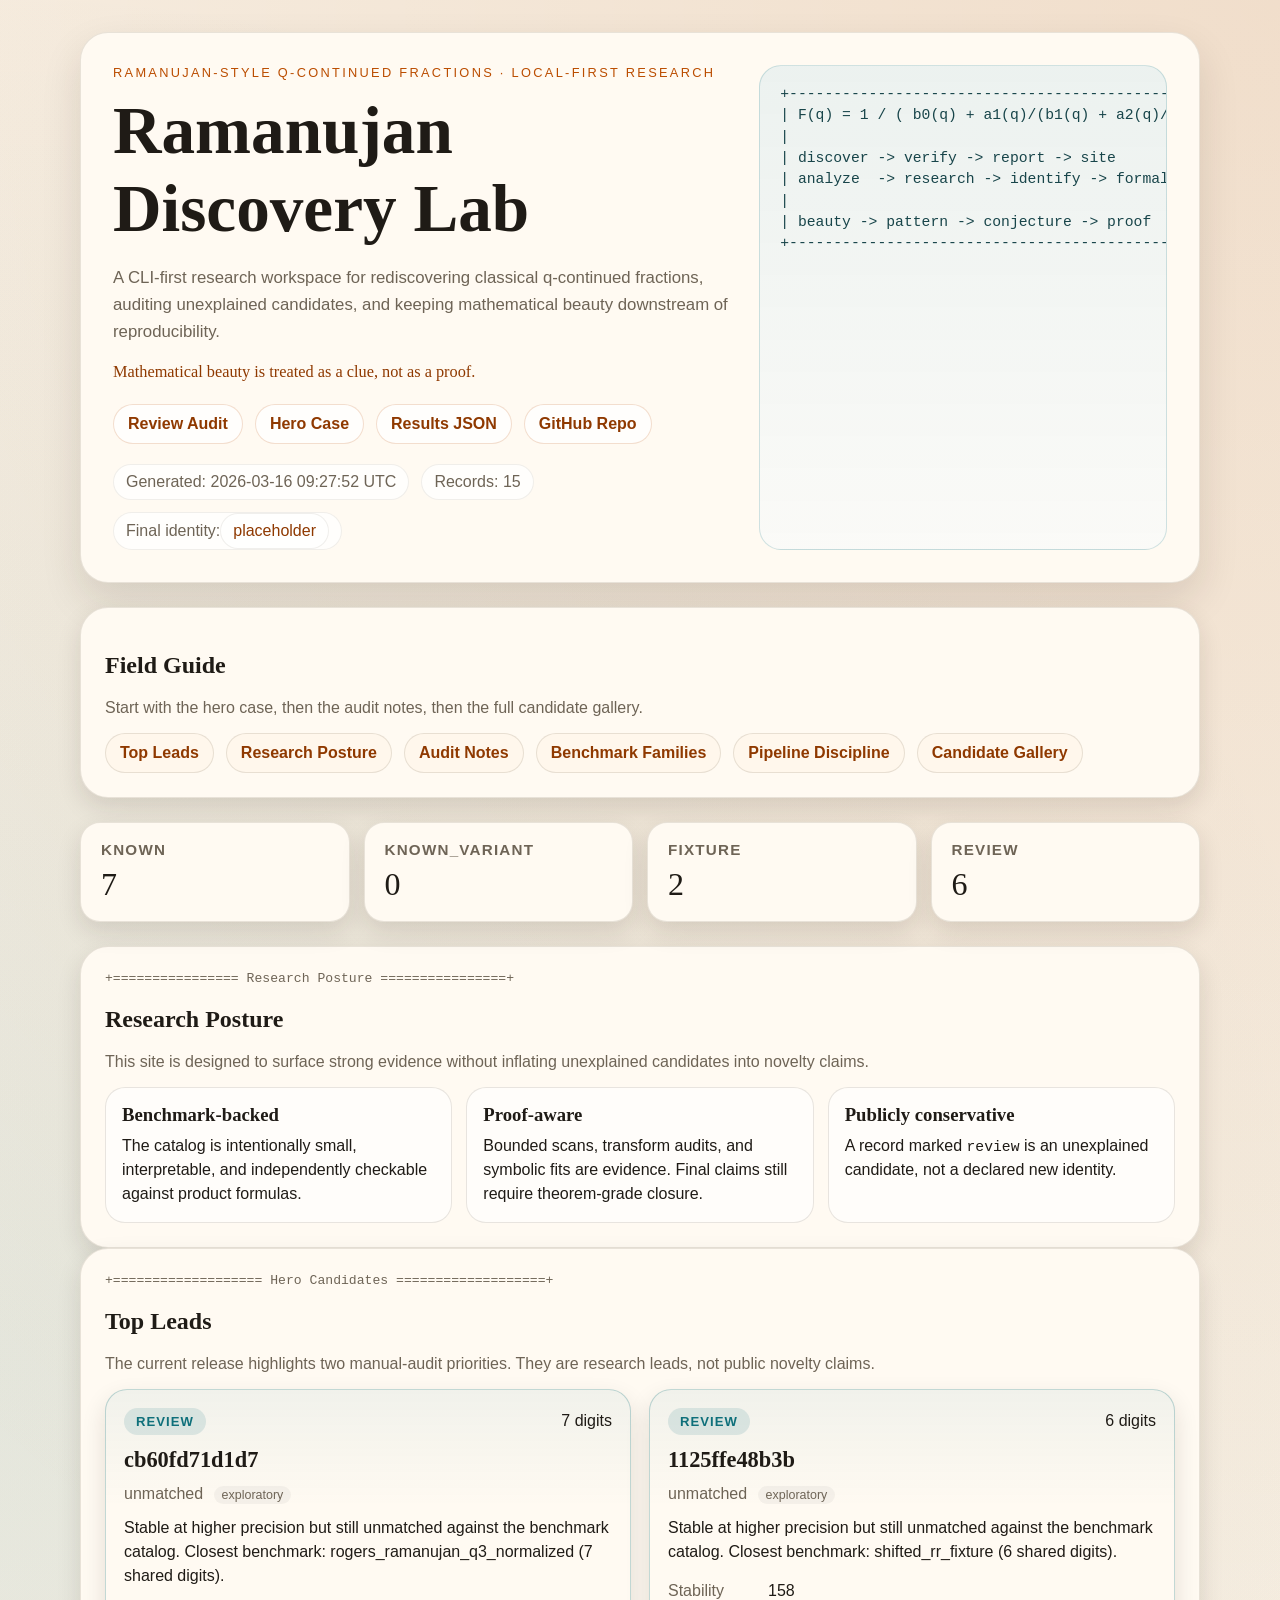
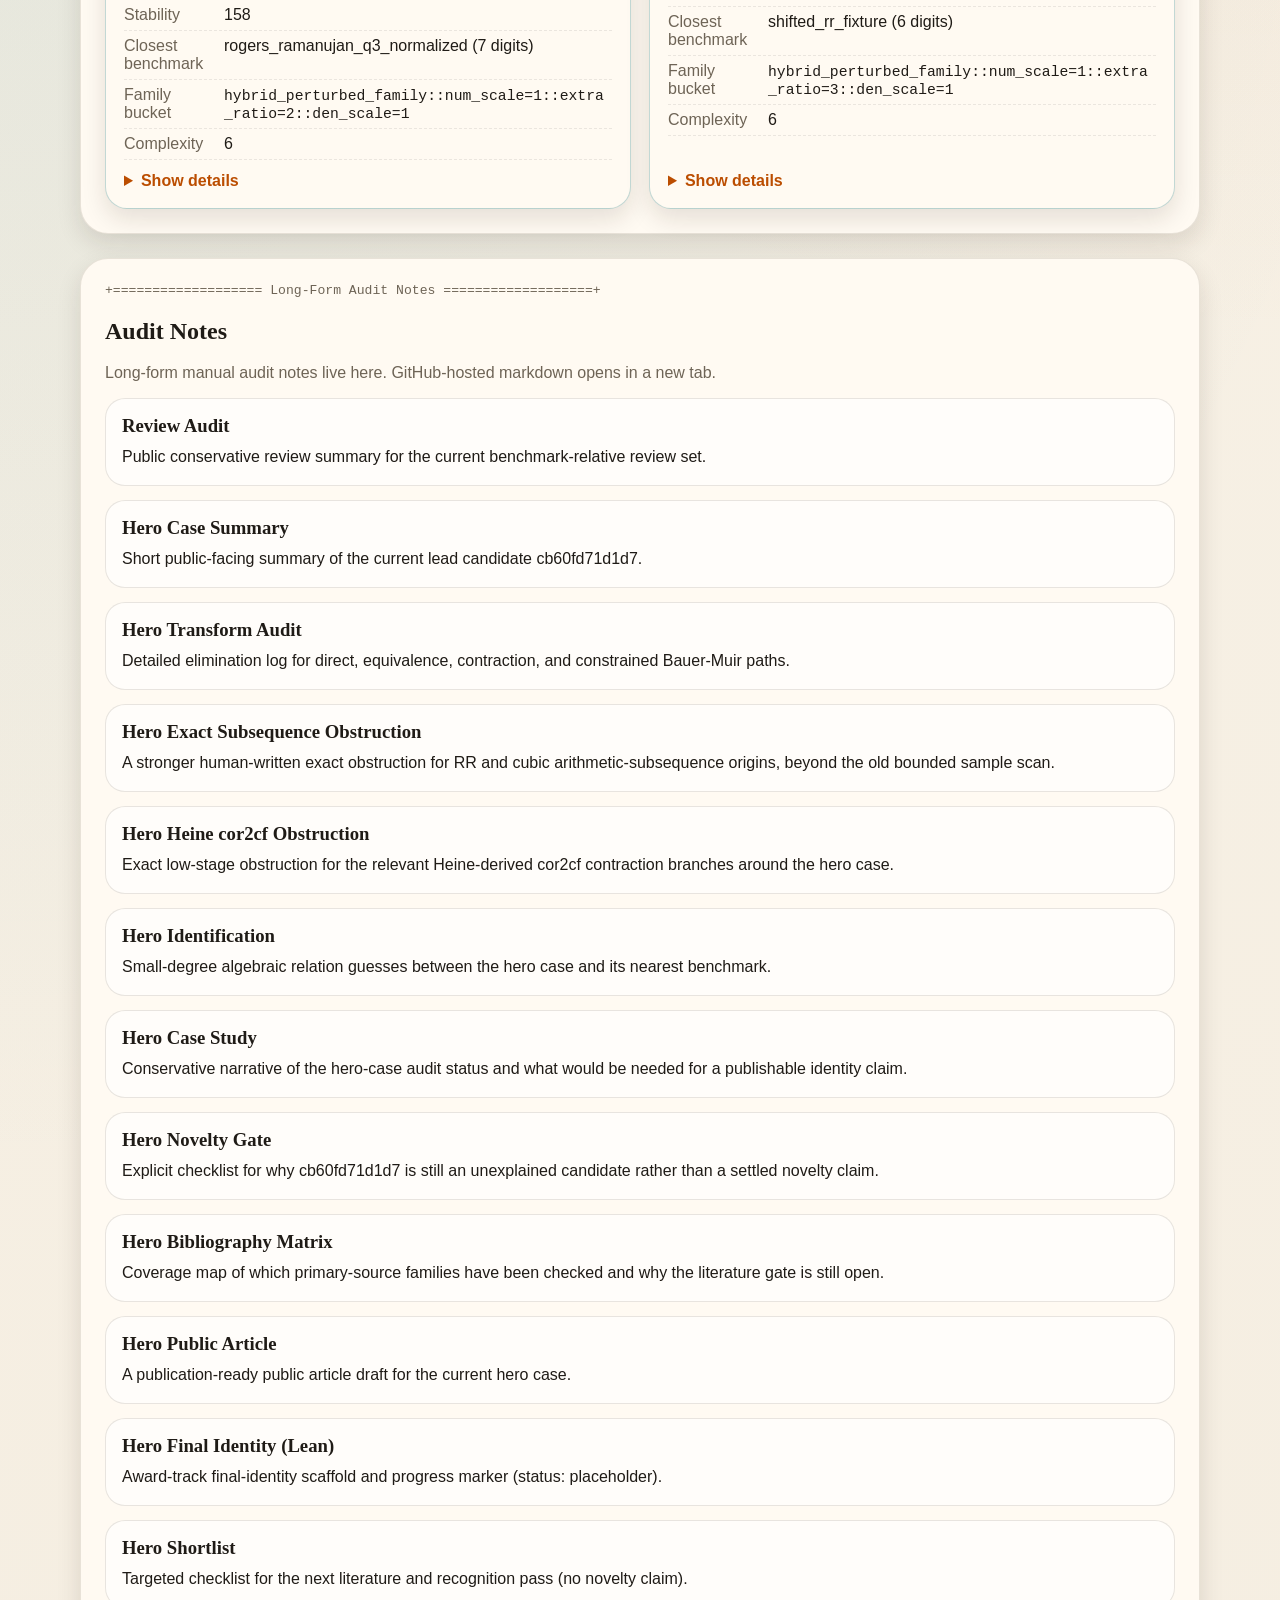
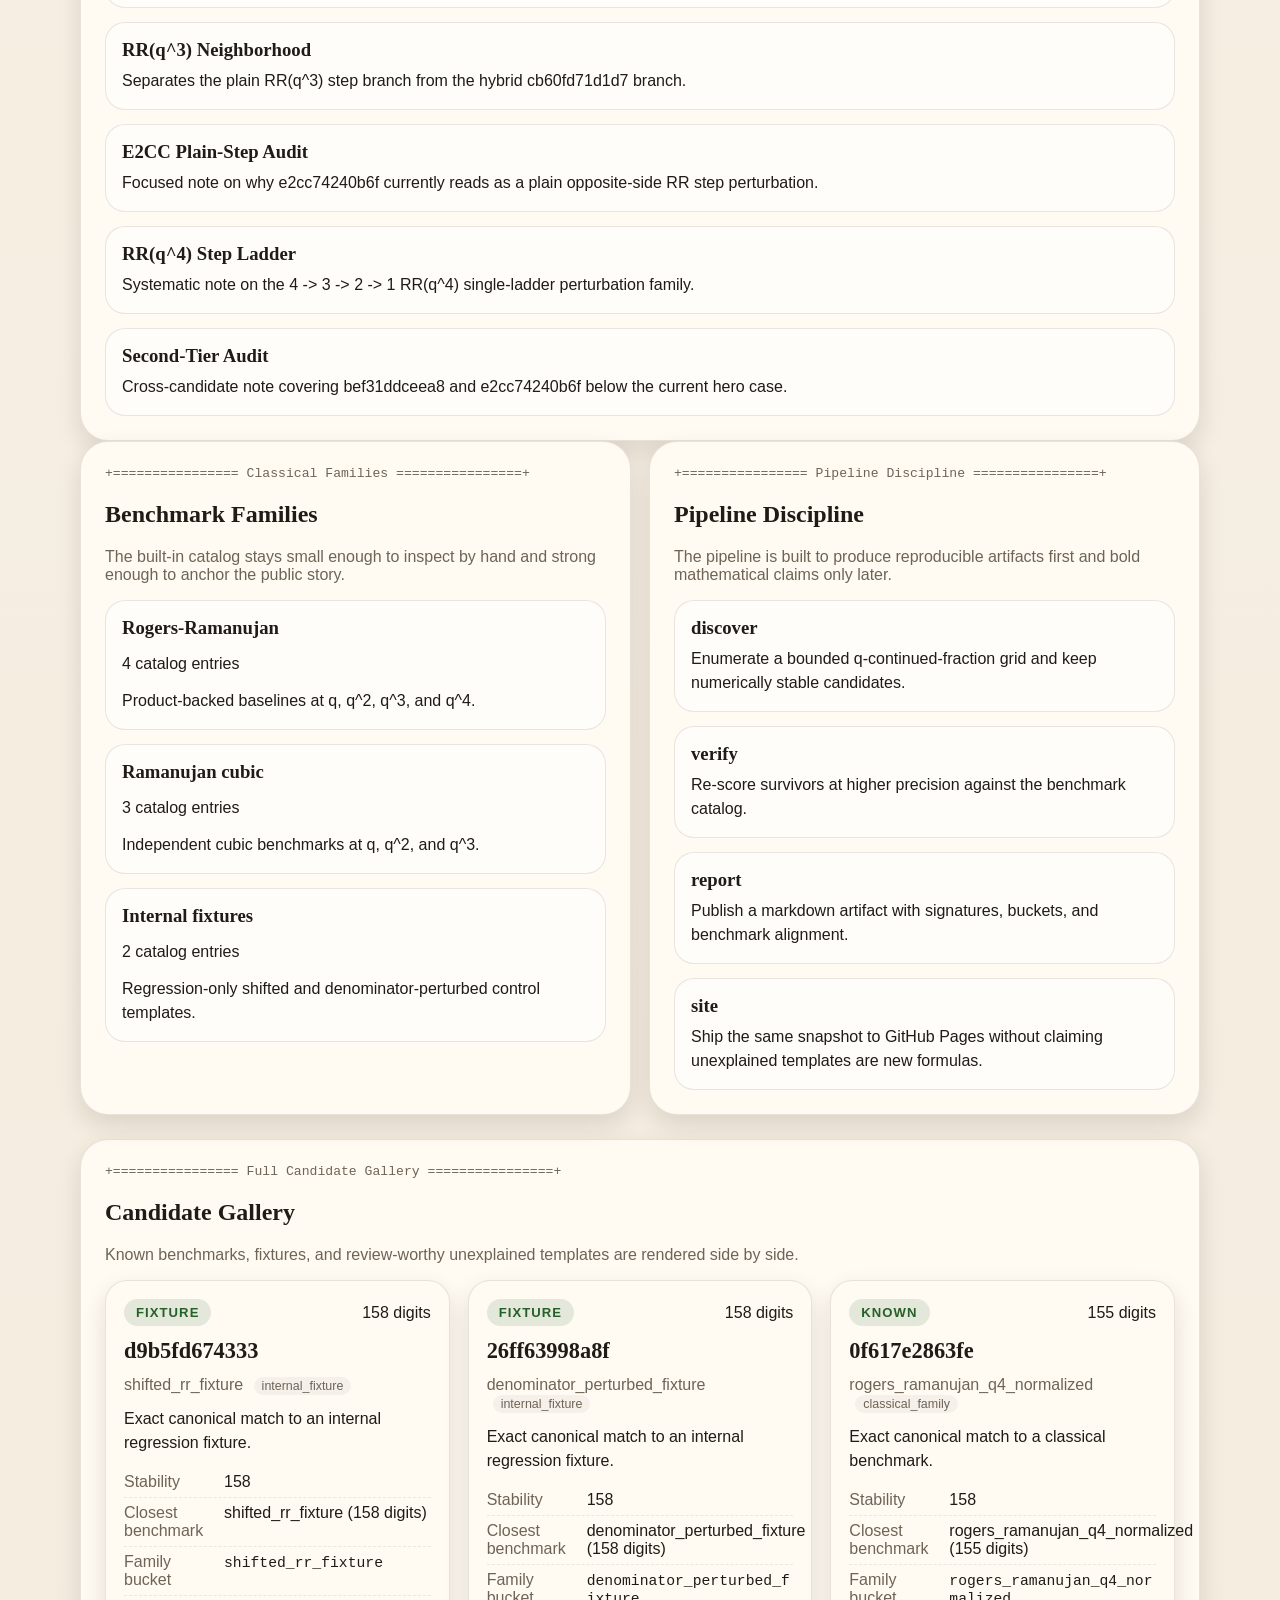
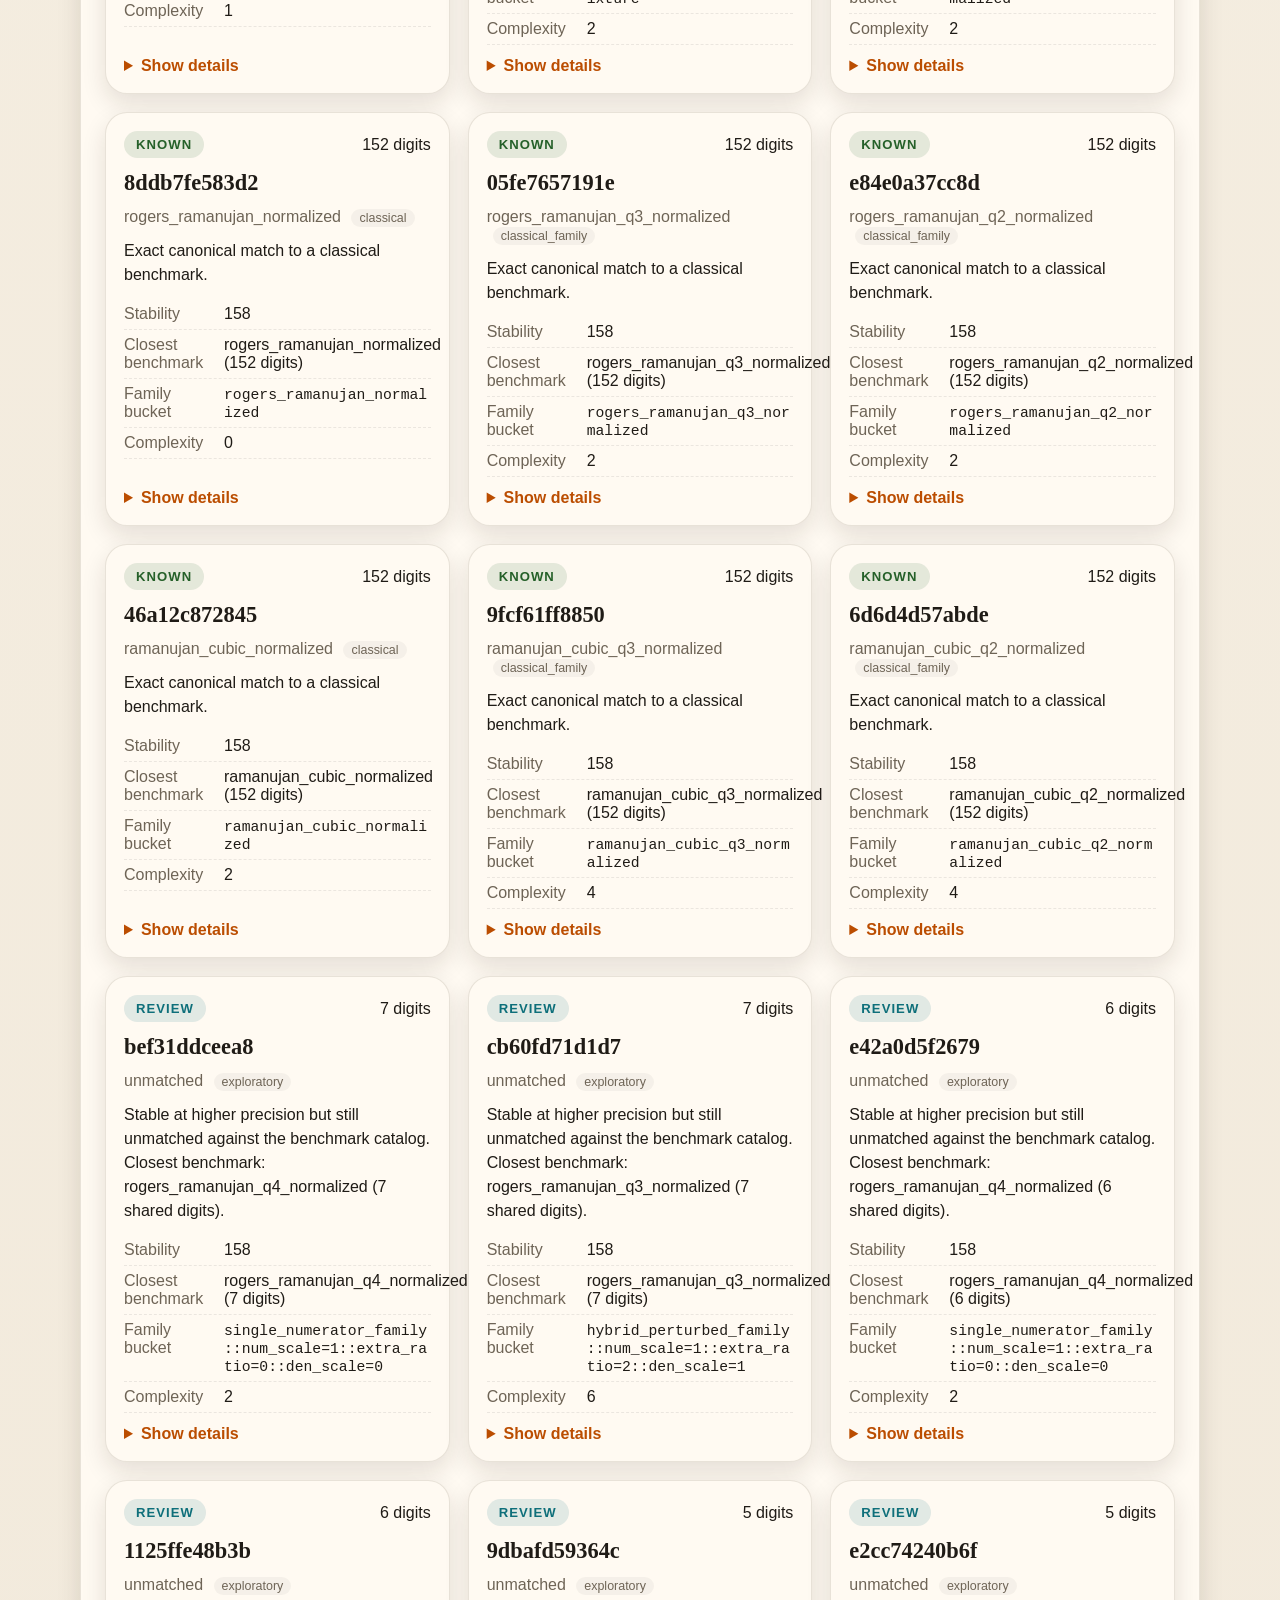
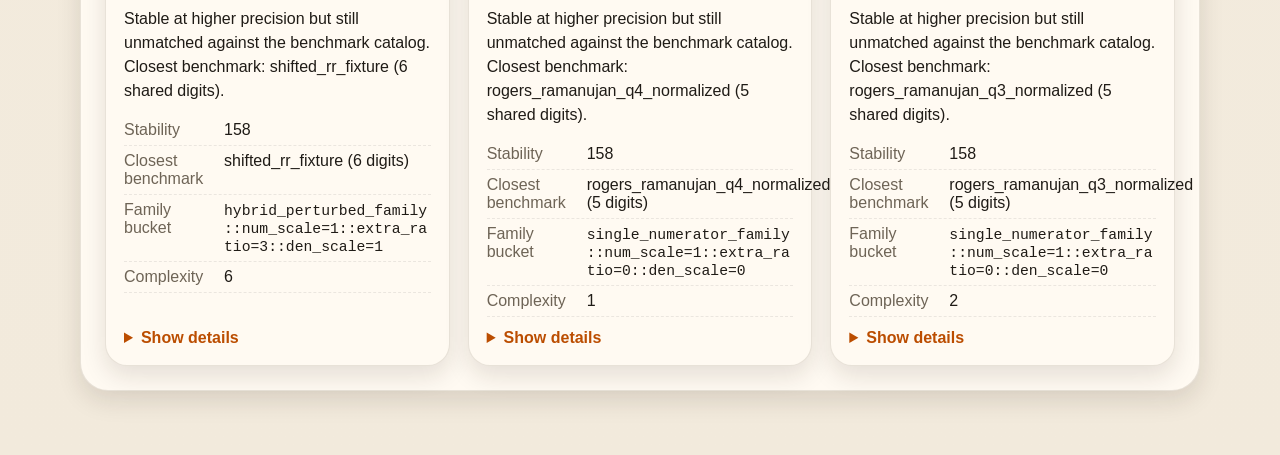
==== commit e8eb054d: "docs: move private publishing plan local" ====
--- a/docs/index.html
+++ b/docs/index.html
@@ -21,7 +21,7 @@
           <a class="hero-link" href="https://github.com/peter941221/ramanujan-discovery-lab" target="_blank" rel="noreferrer">GitHub Repo</a>
         </div>
         <div class="meta">
-          <span>Generated: 2026-03-16 09:21:43 UTC</span>
+          <span>Generated: 2026-03-16 09:27:52 UTC</span>
           <span>Records: 15</span>
           <span id="final-identity"></span>
         </div>
@@ -122,7 +122,7 @@
     </section>
   </main>
   <script>
-    const payload = {"title": "Ramanujan Discovery Lab", "generated_at": "2026-03-16 09:21:43 UTC", "records": [{"id": "d9b5fd674333", "template": {"top_constant": 1, "base_denominator": 1, "numerator_scale": 1, "numerator_q_shift": 2, "numerator_q_step": 1, "numerator_extra_scale": 0, "numerator_extra_q_shift": 1, "numerator_extra_q_step": 1, "denominator_constant": 1, "denominator_scale": 0, "denominator_q_shift": 1, "denominator_q_step": 1}, "q_values": [0.04, 0.11, 0.17, 0.23], "value_estimates": ["0.998402657976864789170521", "0.988060358992057478100966", "0.972045123636784664545912", "0.950330180758873924590325"], "matched_target": "shifted_rr_fixture", "closest_benchmark": "shifted_rr_fixture", "closest_benchmark_digits": 158, "family_bucket": "shifted_rr_fixture", "equivalence_key": "shifted_rr_fixture", "benchmark_kind": "internal_fixture", "digits_agree": 158, "stability_score": 158, "novelty_status": "fixture", "notes": "Exact canonical match to an internal regression fixture.", "template_signature": "qcf:top=1;base=1;ns=1;nr=2;nk=1;nes=0;ner=0;nek=0;dc=1;ds=0;dr=0;dk=0", "template_latex": "\\cfrac{1}{1 + \\cfrac{1 q^{2 + 1(n-1)}}{1 + 0 q^{1 + 1(n-1)} + \\ddots}}", "complexity_score": 1}, {"id": "26ff63998a8f", "template": {"top_constant": 1, "base_denominator": 1, "numerator_scale": 1, "numerator_q_shift": 1, "numerator_q_step": 1, "numerator_extra_scale": 0, "numerator_extra_q_shift": 1, "numerator_extra_q_step": 1, "denominator_constant": 1, "denominator_scale": 1, "denominator_q_shift": 1, "denominator_q_step": 1}, "q_values": [0.04, 0.11, 0.17, 0.23], "value_estimates": ["0.963017660597299378689753", "0.910709912663064685456978", "0.875726953889129874674948", "0.847649489867582579985575"], "matched_target": "denominator_perturbed_fixture", "closest_benchmark": "denominator_perturbed_fixture", "closest_benchmark_digits": 158, "family_bucket": "denominator_perturbed_fixture", "equivalence_key": "denominator_perturbed_fixture", "benchmark_kind": "internal_fixture", "digits_agree": 158, "stability_score": 158, "novelty_status": "fixture", "notes": "Exact canonical match to an internal regression fixture.", "template_signature": "qcf:top=1;base=1;ns=1;nr=1;nk=1;nes=0;ner=0;nek=0;dc=1;ds=1;dr=1;dk=1", "template_latex": "\\cfrac{1}{1 + \\cfrac{1 q^{1 + 1(n-1)}}{1 + 1 q^{1 + 1(n-1)} + \\ddots}}", "complexity_score": 2}, {"id": "0f617e2863fe", "template": {"top_constant": 1, "base_denominator": 1, "numerator_scale": 1, "numerator_q_shift": 4, "numerator_q_step": 4, "numerator_extra_scale": 0, "numerator_extra_q_shift": 1, "numerator_extra_q_step": 1, "denominator_constant": 1, "denominator_scale": 0, "denominator_q_shift": 1, "denominator_q_step": 1}, "q_values": [0.04, 0.11, 0.17, 0.23], "value_estimates": ["0.999997440006553599999957", "0.999853611435887640569967", "0.999165487575257894165219", "0.997209421037373132519488"], "matched_target": "rogers_ramanujan_q4_normalized", "closest_benchmark": "rogers_ramanujan_q4_normalized", "closest_benchmark_digits": 155, "family_bucket": "rogers_ramanujan_q4_normalized", "equivalence_key": "rogers_ramanujan_q4_normalized", "benchmark_kind": "classical_family", "digits_agree": 155, "stability_score": 158, "novelty_status": "known", "notes": "Exact canonical match to a classical benchmark.", "template_signature": "qcf:top=1;base=1;ns=1;nr=4;nk=4;nes=0;ner=0;nek=0;dc=1;ds=0;dr=0;dk=0", "template_latex": "\\cfrac{1}{1 + \\cfrac{1 q^{4 + 4(n-1)}}{1 + 0 q^{1 + 1(n-1)} + \\ddots}}", "complexity_score": 2}, {"id": "8ddb7fe583d2", "template": {"top_constant": 1, "base_denominator": 1, "numerator_scale": 1, "numerator_q_shift": 1, "numerator_q_step": 1, "numerator_extra_scale": 0, "numerator_extra_q_shift": 1, "numerator_extra_q_step": 1, "denominator_constant": 1, "denominator_scale": 0, "denominator_q_shift": 1, "denominator_q_step": 1}, "q_values": [0.04, 0.11, 0.17, 0.23], "value_estimates": ["0.961597538467597602733673", "0.901968116492133222222205", "0.858186654109463722548409", "0.820630020569653118707423"], "matched_target": "rogers_ramanujan_normalized", "closest_benchmark": "rogers_ramanujan_normalized", "closest_benchmark_digits": 152, "family_bucket": "rogers_ramanujan_normalized", "equivalence_key": "rogers_ramanujan_normalized", "benchmark_kind": "classical", "digits_agree": 152, "stability_score": 158, "novelty_status": "known", "notes": "Exact canonical match to a classical benchmark.", "template_signature": "qcf:top=1;base=1;ns=1;nr=1;nk=1;nes=0;ner=0;nek=0;dc=1;ds=0;dr=0;dk=0", "template_latex": "\\cfrac{1}{1 + \\cfrac{1 q^{1 + 1(n-1)}}{1 + 0 q^{1 + 1(n-1)} + \\ddots}}", "complexity_score": 0}, {"id": "05fe7657191e", "template": {"top_constant": 1, "base_denominator": 1, "numerator_scale": 1, "numerator_q_shift": 3, "numerator_q_step": 3, "numerator_extra_scale": 0, "numerator_extra_q_shift": 1, "numerator_extra_q_step": 1, "denominator_constant": 1, "denominator_scale": 0, "denominator_q_shift": 1, "denominator_q_step": 1}, "q_values": [0.04, 0.11, 0.17, 0.23], "value_estimates": ["0.999936004095999983223858", "0.998670771557865743318931", "0.995111136989226191827579", "0.987981014237806118414699"], "matched_target": "rogers_ramanujan_q3_normalized", "closest_benchmark": "rogers_ramanujan_q3_normalized", "closest_benchmark_digits": 152, "family_bucket": "rogers_ramanujan_q3_normalized", "equivalence_key": "rogers_ramanujan_q3_normalized", "benchmark_kind": "classical_family", "digits_agree": 152, "stability_score": 158, "novelty_status": "known", "notes": "Exact canonical match to a classical benchmark.", "template_signature": "qcf:top=1;base=1;ns=1;nr=3;nk=3;nes=0;ner=0;nek=0;dc=1;ds=0;dr=0;dk=0", "template_latex": "\\cfrac{1}{1 + \\cfrac{1 q^{3 + 3(n-1)}}{1 + 0 q^{1 + 1(n-1)} + \\ddots}}", "complexity_score": 2}, {"id": "e84e0a37cc8d", "template": {"top_constant": 1, "base_denominator": 1, "numerator_scale": 1, "numerator_q_shift": 2, "numerator_q_step": 2, "numerator_extra_scale": 0, "numerator_extra_q_shift": 1, "numerator_extra_q_step": 1, "denominator_constant": 1, "denominator_scale": 0, "denominator_q_shift": 1, "denominator_q_step": 1}, "q_values": [0.04, 0.11, 0.17, 0.23], "value_estimates": ["0.998402559993456869009627", "0.988046388820385687188848", "0.971934532018397165119484", "0.949890972408316039870452"], "matched_target": "rogers_ramanujan_q2_normalized", "closest_benchmark": "rogers_ramanujan_q2_normalized", "closest_benchmark_digits": 152, "family_bucket": "rogers_ramanujan_q2_normalized", "equivalence_key": "rogers_ramanujan_q2_normalized", "benchmark_kind": "classical_family", "digits_agree": 152, "stability_score": 158, "novelty_status": "known", "notes": "Exact canonical match to a classical benchmark.", "template_signature": "qcf:top=1;base=1;ns=1;nr=2;nk=2;nes=0;ner=0;nek=0;dc=1;ds=0;dr=0;dk=0", "template_latex": "\\cfrac{1}{1 + \\cfrac{1 q^{2 + 2(n-1)}}{1 + 0 q^{1 + 1(n-1)} + \\ddots}}", "complexity_score": 2}, {"id": "46a12c872845", "template": {"top_constant": 1, "base_denominator": 1, "numerator_scale": 1, "numerator_q_shift": 1, "numerator_q_step": 1, "numerator_extra_scale": 1, "numerator_extra_q_shift": 2, "numerator_extra_q_step": 2, "denominator_constant": 1, "denominator_scale": 0, "denominator_q_shift": 1, "denominator_q_step": 1}, "q_values": [0.04, 0.11, 0.17, 0.23], "value_estimates": ["0.960122793324099052462383", "0.892359376991839624588585", "0.838093820782656835146104", "0.788552806286308585752639"], "matched_target": "ramanujan_cubic_normalized", "closest_benchmark": "ramanujan_cubic_normalized", "closest_benchmark_digits": 152, "family_bucket": "ramanujan_cubic_normalized", "equivalence_key": "ramanujan_cubic_normalized", "benchmark_kind": "classical", "digits_agree": 152, "stability_score": 158, "novelty_status": "known", "notes": "Exact canonical match to a classical benchmark.", "template_signature": "qcf:top=1;base=1;ns=1;nr=1;nk=1;nes=1;ner=2;nek=2;dc=1;ds=0;dr=0;dk=0", "template_latex": "\\cfrac{1}{1 + \\cfrac{1 q^{1 + 1(n-1)} + 1 q^{2 + 2(n-1)}}{1 + 0 q^{1 + 1(n-1)} + \\ddots}}", "complexity_score": 2}, {"id": "9fcf61ff8850", "template": {"top_constant": 1, "base_denominator": 1, "numerator_scale": 1, "numerator_q_shift": 3, "numerator_q_step": 3, "numerator_extra_scale": 1, "numerator_extra_q_shift": 6, "numerator_extra_q_step": 6, "denominator_constant": 1, "denominator_scale": 0, "denominator_q_shift": 1, "denominator_q_step": 1}, "q_values": [0.04, 0.11, 0.17, 0.23], "value_estimates": ["0.999936000000524254444495", "0.998669004709614370208447", "0.995087236007702072132868", "0.98783655822225710972265"], "matched_target": "ramanujan_cubic_q3_normalized", "closest_benchmark": "ramanujan_cubic_q3_normalized", "closest_benchmark_digits": 152, "family_bucket": "ramanujan_cubic_q3_normalized", "equivalence_key": "ramanujan_cubic_q3_normalized", "benchmark_kind": "classical_family", "digits_agree": 152, "stability_score": 158, "novelty_status": "known", "notes": "Exact canonical match to a classical benchmark.", "template_signature": "qcf:top=1;base=1;ns=1;nr=3;nk=3;nes=1;ner=6;nek=6;dc=1;ds=0;dr=0;dk=0", "template_latex": "\\cfrac{1}{1 + \\cfrac{1 q^{3 + 3(n-1)} + 1 q^{6 + 6(n-1)}}{1 + 0 q^{1 + 1(n-1)} + \\ddots}}", "complexity_score": 4}, {"id": "6d6d4d57abde", "template": {"top_constant": 1, "base_denominator": 1, "numerator_scale": 1, "numerator_q_shift": 2, "numerator_q_step": 2, "numerator_extra_scale": 1, "numerator_extra_q_shift": 4, "numerator_extra_q_step": 4, "denominator_constant": 1, "denominator_scale": 0, "denominator_q_shift": 1, "denominator_q_step": 1}, "q_values": [0.04, 0.11, 0.17, 0.23], "value_estimates": ["0.998400008178882381241447", "0.987903500003250952005799", "0.971146862089333236299758", "0.947380078300437247384569"], "matched_target": "ramanujan_cubic_q2_normalized", "closest_benchmark": "ramanujan_cubic_q2_normalized", "closest_benchmark_digits": 152, "family_bucket": "ramanujan_cubic_q2_normalized", "equivalence_key": "ramanujan_cubic_q2_normalized", "benchmark_kind": "classical_family", "digits_agree": 152, "stability_score": 158, "novelty_status": "known", "notes": "Exact canonical match to a classical benchmark.", "template_signature": "qcf:top=1;base=1;ns=1;nr=2;nk=2;nes=1;ner=4;nek=4;dc=1;ds=0;dr=0;dk=0", "template_latex": "\\cfrac{1}{1 + \\cfrac{1 q^{2 + 2(n-1)} + 1 q^{4 + 4(n-1)}}{1 + 0 q^{1 + 1(n-1)} + \\ddots}}", "complexity_score": 4}, {"id": "bef31ddceea8", "template": {"top_constant": 1, "base_denominator": 1, "numerator_scale": 1, "numerator_q_shift": 4, "numerator_q_step": 3, "numerator_extra_scale": 0, "numerator_extra_q_shift": 1, "numerator_extra_q_step": 1, "denominator_constant": 1, "denominator_scale": 0, "denominator_q_shift": 1, "denominator_q_step": 1}, "q_values": [0.04, 0.11, 0.17, 0.23], "value_estimates": ["0.999997440006554002651079", "0.999853611461272939887615", "0.999165490415065920634744", "0.997209493991737890061532"], "matched_target": "unmatched", "closest_benchmark": "rogers_ramanujan_q4_normalized", "closest_benchmark_digits": 7, "family_bucket": "single_numerator_family::num_scale=1::extra_ratio=0::den_scale=0", "equivalence_key": "review::closest=rogers_ramanujan_q4_normalized::num_scale=1::main_shift_delta=0::main_step_delta=-1::extra_exists=0::extra_scale=0::extra_shift_delta=0::extra_step_delta=0::den_exists=0::den_scale=0::den_shift_delta=0::den_step_delta=0", "benchmark_kind": "exploratory", "digits_agree": 7, "stability_score": 158, "novelty_status": "review", "notes": "Stable at higher precision but still unmatched against the benchmark catalog. Closest benchmark: rogers_ramanujan_q4_normalized (7 shared digits).", "template_signature": "qcf:top=1;base=1;ns=1;nr=4;nk=3;nes=0;ner=0;nek=0;dc=1;ds=0;dr=0;dk=0", "template_latex": "\\cfrac{1}{1 + \\cfrac{1 q^{4 + 3(n-1)}}{1 + 0 q^{1 + 1(n-1)} + \\ddots}}", "complexity_score": 2}, {"id": "cb60fd71d1d7", "template": {"top_constant": 1, "base_denominator": 1, "numerator_scale": 1, "numerator_q_shift": 3, "numerator_q_step": 3, "numerator_extra_scale": 1, "numerator_extra_q_shift": 6, "numerator_extra_q_step": 6, "denominator_constant": 1, "denominator_scale": 1, "denominator_q_shift": 3, "denominator_q_step": 3}, "q_values": [0.04, 0.11, 0.17, 0.23], "value_estimates": ["0.999936004095999966449863", "0.998670771554739824461899", "0.99511113641513511126752", "0.987980993110192036134198"], "matched_target": "unmatched", "closest_benchmark": "rogers_ramanujan_q3_normalized", "closest_benchmark_digits": 7, "family_bucket": "hybrid_perturbed_family::num_scale=1::extra_ratio=2::den_scale=1", "equivalence_key": "review::closest=rogers_ramanujan_q3_normalized::num_scale=1::main_shift_delta=0::main_step_delta=0::extra_exists=1::extra_scale=1::extra_shift_delta=3::extra_step_delta=3::den_exists=1::den_scale=1::den_shift_delta=3::den_step_delta=3", "benchmark_kind": "exploratory", "digits_agree": 7, "stability_score": 158, "novelty_status": "review", "notes": "Stable at higher precision but still unmatched against the benchmark catalog. Closest benchmark: rogers_ramanujan_q3_normalized (7 shared digits).", "template_signature": "qcf:top=1;base=1;ns=1;nr=3;nk=3;nes=1;ner=6;nek=6;dc=1;ds=1;dr=3;dk=3", "template_latex": "\\cfrac{1}{1 + \\cfrac{1 q^{3 + 3(n-1)} + 1 q^{6 + 6(n-1)}}{1 + 1 q^{3 + 3(n-1)} + \\ddots}}", "complexity_score": 6}, {"id": "e42a0d5f2679", "template": {"top_constant": 1, "base_denominator": 1, "numerator_scale": 1, "numerator_q_shift": 4, "numerator_q_step": 2, "numerator_extra_scale": 0, "numerator_extra_q_shift": 1, "numerator_extra_q_step": 1, "denominator_constant": 1, "denominator_scale": 0, "denominator_q_shift": 1, "denominator_q_step": 1}, "q_values": [0.04, 0.11, 0.17, 0.23], "value_estimates": ["0.999997440006564068929097", "0.999853611692047978920103", "0.999165507119414228190634", "0.997209811137269532162656"], "matched_target": "unmatched", "closest_benchmark": "rogers_ramanujan_q4_normalized", "closest_benchmark_digits": 6, "family_bucket": "single_numerator_family::num_scale=1::extra_ratio=0::den_scale=0", "equivalence_key": "review::closest=rogers_ramanujan_q4_normalized::num_scale=1::main_shift_delta=0::main_step_delta=-2::extra_exists=0::extra_scale=0::extra_shift_delta=0::extra_step_delta=0::den_exists=0::den_scale=0::den_shift_delta=0::den_step_delta=0", "benchmark_kind": "exploratory", "digits_agree": 6, "stability_score": 158, "novelty_status": "review", "notes": "Stable at higher precision but still unmatched against the benchmark catalog. Closest benchmark: rogers_ramanujan_q4_normalized (6 shared digits).", "template_signature": "qcf:top=1;base=1;ns=1;nr=4;nk=2;nes=0;ner=0;nek=0;dc=1;ds=0;dr=0;dk=0", "template_latex": "\\cfrac{1}{1 + \\cfrac{1 q^{4 + 2(n-1)}}{1 + 0 q^{1 + 1(n-1)} + \\ddots}}", "complexity_score": 2}, {"id": "1125ffe48b3b", "template": {"top_constant": 1, "base_denominator": 1, "numerator_scale": 1, "numerator_q_shift": 2, "numerator_q_step": 2, "numerator_extra_scale": 1, "numerator_extra_q_shift": 6, "numerator_extra_q_step": 6, "denominator_constant": 1, "denominator_scale": 1, "denominator_q_shift": 3, "denominator_q_step": 2}, "q_values": [0.04, 0.11, 0.17, 0.23], "value_estimates": ["0.998402657976864354412147", "0.988060358961226813668908", "0.972045119888720814994786", "0.950330077811961293294078"], "matched_target": "unmatched", "closest_benchmark": "shifted_rr_fixture", "closest_benchmark_digits": 6, "family_bucket": "hybrid_perturbed_family::num_scale=1::extra_ratio=3::den_scale=1", "equivalence_key": "review::closest=shifted_rr_fixture::num_scale=1::main_shift_delta=0::main_step_delta=1::extra_exists=1::extra_scale=1::extra_shift_delta=4::extra_step_delta=4::den_exists=1::den_scale=1::den_shift_delta=3::den_step_delta=2", "benchmark_kind": "exploratory", "digits_agree": 6, "stability_score": 158, "novelty_status": "review", "notes": "Stable at higher precision but still unmatched against the benchmark catalog. Closest benchmark: shifted_rr_fixture (6 shared digits).", "template_signature": "qcf:top=1;base=1;ns=1;nr=2;nk=2;nes=1;ner=6;nek=6;dc=1;ds=1;dr=3;dk=2", "template_latex": "\\cfrac{1}{1 + \\cfrac{1 q^{2 + 2(n-1)} + 1 q^{6 + 6(n-1)}}{1 + 1 q^{3 + 2(n-1)} + \\ddots}}", "complexity_score": 6}, {"id": "9dbafd59364c", "template": {"top_constant": 1, "base_denominator": 1, "numerator_scale": 1, "numerator_q_shift": 4, "numerator_q_step": 1, "numerator_extra_scale": 0, "numerator_extra_q_shift": 1, "numerator_extra_q_step": 1, "denominator_constant": 1, "denominator_scale": 0, "denominator_q_shift": 1, "denominator_q_step": 1}, "q_values": [0.04, 0.11, 0.17, 0.23], "value_estimates": ["0.999997440006815725852738", "0.999853613789965385835123", "0.999165605363990863305401", "0.997211188945521580500569"], "matched_target": "unmatched", "closest_benchmark": "rogers_ramanujan_q4_normalized", "closest_benchmark_digits": 5, "family_bucket": "single_numerator_family::num_scale=1::extra_ratio=0::den_scale=0", "equivalence_key": "review::closest=rogers_ramanujan_q4_normalized::num_scale=1::main_shift_delta=0::main_step_delta=-3::extra_exists=0::extra_scale=0::extra_shift_delta=0::extra_step_delta=0::den_exists=0::den_scale=0::den_shift_delta=0::den_step_delta=0", "benchmark_kind": "exploratory", "digits_agree": 5, "stability_score": 158, "novelty_status": "review", "notes": "Stable at higher precision but still unmatched against the benchmark catalog. Closest benchmark: rogers_ramanujan_q4_normalized (5 shared digits).", "template_signature": "qcf:top=1;base=1;ns=1;nr=4;nk=1;nes=0;ner=0;nek=0;dc=1;ds=0;dr=0;dk=0", "template_latex": "\\cfrac{1}{1 + \\cfrac{1 q^{4 + 1(n-1)}}{1 + 0 q^{1 + 1(n-1)} + \\ddots}}", "complexity_score": 1}, {"id": "e2cc74240b6f", "template": {"top_constant": 1, "base_denominator": 1, "numerator_scale": 1, "numerator_q_shift": 3, "numerator_q_step": 4, "numerator_extra_scale": 0, "numerator_extra_q_shift": 1, "numerator_extra_q_step": 1, "denominator_constant": 1, "denominator_scale": 0, "denominator_q_shift": 1, "denominator_q_step": 1}, "q_values": [0.04, 0.11, 0.17, 0.23], "value_estimates": ["0.999936004095748357194092", "0.998670769464871683147011", "0.995111039524113501858646", "0.987979660739315713434079"], "matched_target": "unmatched", "closest_benchmark": "rogers_ramanujan_q3_normalized", "closest_benchmark_digits": 5, "family_bucket": "single_numerator_family::num_scale=1::extra_ratio=0::den_scale=0", "equivalence_key": "review::closest=rogers_ramanujan_q3_normalized::num_scale=1::main_shift_delta=0::main_step_delta=1::extra_exists=0::extra_scale=0::extra_shift_delta=0::extra_step_delta=0::den_exists=0::den_scale=0::den_shift_delta=0::den_step_delta=0", "benchmark_kind": "exploratory", "digits_agree": 5, "stability_score": 158, "novelty_status": "review", "notes": "Stable at higher precision but still unmatched against the benchmark catalog. Closest benchmark: rogers_ramanujan_q3_normalized (5 shared digits).", "template_signature": "qcf:top=1;base=1;ns=1;nr=3;nk=4;nes=0;ner=0;nek=0;dc=1;ds=0;dr=0;dk=0", "template_latex": "\\cfrac{1}{1 + \\cfrac{1 q^{3 + 4(n-1)}}{1 + 0 q^{1 + 1(n-1)} + \\ddots}}", "complexity_score": 2}], "status_counts": {"known": 7, "known_variant": 0, "fixture": 2, "review": 6}, "benchmark_families": [{"name": "Rogers-Ramanujan", "count": 4, "description": "Product-backed baselines at q, q^2, q^3, and q^4."}, {"name": "Ramanujan cubic", "count": 3, "description": "Independent cubic benchmarks at q, q^2, and q^3."}, {"name": "Internal fixtures", "count": 2, "description": "Regression-only shifted and denominator-perturbed control templates."}], "pipeline": [{"step": "discover", "detail": "Enumerate a bounded q-continued-fraction grid and keep numerically stable candidates."}, {"step": "verify", "detail": "Re-score survivors at higher precision against the benchmark catalog."}, {"step": "report", "detail": "Publish a markdown artifact with signatures, buckets, and benchmark alignment."}, {"step": "site", "detail": "Ship the same snapshot to GitHub Pages without claiming unexplained templates are new formulas."}], "award_track": {"hero_candidate_id": "cb60fd71d1d7", "final_identity": {"status": "placeholder", "href": "https://github.com/peter941221/ramanujan-discovery-lab/blob/main/proofs/Proofs/HeroCaseFinalIdentity.lean", "updated_at": "2026-03-16 03:45:11 UTC", "path": "proofs/Proofs/HeroCaseFinalIdentity.lean"}}, "audit_notes": [{"title": "Review Audit", "href": "review-audit.html", "description": "Public conservative review summary for the current benchmark-relative review set."}, {"title": "Hero Case Summary", "href": "https://github.com/peter941221/ramanujan-discovery-lab/blob/main/notes/hero/CB60FD71D1D7_PUBLIC_SUMMARY.md", "description": "Short public-facing summary of the current lead candidate cb60fd71d1d7."}, {"title": "Hero Transform Audit", "href": "https://github.com/peter941221/ramanujan-discovery-lab/blob/main/notes/hero/CB60FD71D1D7_TRANSFORM_AUDIT.md", "description": "Detailed elimination log for direct, equivalence, contraction, and constrained Bauer-Muir paths."}, {"title": "Hero Exact Subsequence Obstruction", "href": "https://github.com/peter941221/ramanujan-discovery-lab/blob/main/notes/hero/CB60FD71D1D7_EXACT_SUBSEQUENCE_OBSTRUCTION.md", "description": "A stronger human-written exact obstruction for RR and cubic arithmetic-subsequence origins, beyond the old bounded sample scan."}, {"title": "Hero Heine cor2cf Obstruction", "href": "https://github.com/peter941221/ramanujan-discovery-lab/blob/main/notes/hero/CB60FD71D1D7_HEINE_COR2CF_OBSTRUCTION.md", "description": "Exact low-stage obstruction for the relevant Heine-derived cor2cf contraction branches around the hero case."}, {"title": "Hero Identification", "href": "https://github.com/peter941221/ramanujan-discovery-lab/blob/main/notes/hero/CB60FD71D1D7_IDENTIFICATION_NOTE.md", "description": "Small-degree algebraic relation guesses between the hero case and its nearest benchmark."}, {"title": "Hero Case Study", "href": "https://github.com/peter941221/ramanujan-discovery-lab/blob/main/notes/hero/CB60FD71D1D7_CASE_STUDY.md", "description": "Conservative narrative of the hero-case audit status and what would be needed for a publishable identity claim."}, {"title": "Hero Novelty Gate", "href": "https://github.com/peter941221/ramanujan-discovery-lab/blob/main/notes/hero/CB60FD71D1D7_NOVELTY_GATE.md", "description": "Explicit checklist for why cb60fd71d1d7 is still an unexplained candidate rather than a settled novelty claim."}, {"title": "Hero Bibliography Matrix", "href": "https://github.com/peter941221/ramanujan-discovery-lab/blob/main/notes/hero/CB60FD71D1D7_BIBLIOGRAPHY_MATRIX.md", "description": "Coverage map of which primary-source families have been checked and why the literature gate is still open."}, {"title": "Hero Public Article", "href": "https://github.com/peter941221/ramanujan-discovery-lab/blob/main/notes/hero/CB60FD71D1D7_PUBLIC_ARTICLE.md", "description": "A publication-ready public article draft for the current hero case."}, {"title": "Hero Final Identity (Lean)", "href": "https://github.com/peter941221/ramanujan-discovery-lab/blob/main/proofs/Proofs/HeroCaseFinalIdentity.lean", "description": "Award-track final-identity scaffold and progress marker (status: placeholder)."}, {"title": "Hero Shortlist", "href": "https://github.com/peter941221/ramanujan-discovery-lab/blob/main/notes/hero/CB60FD71D1D7_SHORTLIST.md", "description": "Targeted checklist for the next literature and recognition pass (no novelty claim)."}, {"title": "AI-Friendly Publishing Plan", "href": "https://github.com/peter941221/ramanujan-discovery-lab/blob/main/AI_FRIENDLY_PUBLISHING_PLAN.md", "description": "Platform and rollout plan optimized for discoverability by both humans and machines."}, {"title": "RR(q^3) Neighborhood", "href": "https://github.com/peter941221/ramanujan-discovery-lab/blob/main/notes/review/RR_Q3_NEIGHBORHOOD_AUDIT.md", "description": "Separates the plain RR(q^3) step branch from the hybrid cb60fd71d1d7 branch."}, {"title": "E2CC Plain-Step Audit", "href": "https://github.com/peter941221/ramanujan-discovery-lab/blob/main/notes/review/E2CC74240B6F_PLAIN_STEP_AUDIT.md", "description": "Focused note on why e2cc74240b6f currently reads as a plain opposite-side RR step perturbation."}, {"title": "RR(q^4) Step Ladder", "href": "https://github.com/peter941221/ramanujan-discovery-lab/blob/main/notes/review/RR_Q4_STEP_LADDER_AUDIT.md", "description": "Systematic note on the 4 -> 3 -> 2 -> 1 RR(q^4) single-ladder perturbation family."}, {"title": "Second-Tier Audit", "href": "https://github.com/peter941221/ramanujan-discovery-lab/blob/main/notes/review/SECOND_TIER_REVIEW_AUDIT.md", "description": "Cross-candidate note covering bef31ddceea8 and e2cc74240b6f below the current hero case."}], "top_leads": [{"id": "cb60fd71d1d7", "template": {"top_constant": 1, "base_denominator": 1, "numerator_scale": 1, "numerator_q_shift": 3, "numerator_q_step": 3, "numerator_extra_scale": 1, "numerator_extra_q_shift": 6, "numerator_extra_q_step": 6, "denominator_constant": 1, "denominator_scale": 1, "denominator_q_shift": 3, "denominator_q_step": 3}, "q_values": [0.04, 0.11, 0.17, 0.23], "value_estimates": ["0.999936004095999966449863", "0.998670771554739824461899", "0.99511113641513511126752", "0.987980993110192036134198"], "matched_target": "unmatched", "closest_benchmark": "rogers_ramanujan_q3_normalized", "closest_benchmark_digits": 7, "family_bucket": "hybrid_perturbed_family::num_scale=1::extra_ratio=2::den_scale=1", "equivalence_key": "review::closest=rogers_ramanujan_q3_normalized::num_scale=1::main_shift_delta=0::main_step_delta=0::extra_exists=1::extra_scale=1::extra_shift_delta=3::extra_step_delta=3::den_exists=1::den_scale=1::den_shift_delta=3::den_step_delta=3", "benchmark_kind": "exploratory", "digits_agree": 7, "stability_score": 158, "novelty_status": "review", "notes": "Stable at higher precision but still unmatched against the benchmark catalog. Closest benchmark: rogers_ramanujan_q3_normalized (7 shared digits).", "template_signature": "qcf:top=1;base=1;ns=1;nr=3;nk=3;nes=1;ner=6;nek=6;dc=1;ds=1;dr=3;dk=3", "template_latex": "\\cfrac{1}{1 + \\cfrac{1 q^{3 + 3(n-1)} + 1 q^{6 + 6(n-1)}}{1 + 1 q^{3 + 3(n-1)} + \\ddots}}", "complexity_score": 6}, {"id": "1125ffe48b3b", "template": {"top_constant": 1, "base_denominator": 1, "numerator_scale": 1, "numerator_q_shift": 2, "numerator_q_step": 2, "numerator_extra_scale": 1, "numerator_extra_q_shift": 6, "numerator_extra_q_step": 6, "denominator_constant": 1, "denominator_scale": 1, "denominator_q_shift": 3, "denominator_q_step": 2}, "q_values": [0.04, 0.11, 0.17, 0.23], "value_estimates": ["0.998402657976864354412147", "0.988060358961226813668908", "0.972045119888720814994786", "0.950330077811961293294078"], "matched_target": "unmatched", "closest_benchmark": "shifted_rr_fixture", "closest_benchmark_digits": 6, "family_bucket": "hybrid_perturbed_family::num_scale=1::extra_ratio=3::den_scale=1", "equivalence_key": "review::closest=shifted_rr_fixture::num_scale=1::main_shift_delta=0::main_step_delta=1::extra_exists=1::extra_scale=1::extra_shift_delta=4::extra_step_delta=4::den_exists=1::den_scale=1::den_shift_delta=3::den_step_delta=2", "benchmark_kind": "exploratory", "digits_agree": 6, "stability_score": 158, "novelty_status": "review", "notes": "Stable at higher precision but still unmatched against the benchmark catalog. Closest benchmark: shifted_rr_fixture (6 shared digits).", "template_signature": "qcf:top=1;base=1;ns=1;nr=2;nk=2;nes=1;ner=6;nek=6;dc=1;ds=1;dr=3;dk=2", "template_latex": "\\cfrac{1}{1 + \\cfrac{1 q^{2 + 2(n-1)} + 1 q^{6 + 6(n-1)}}{1 + 1 q^{3 + 2(n-1)} + \\ddots}}", "complexity_score": 6}]};
+    const payload = {"title": "Ramanujan Discovery Lab", "generated_at": "2026-03-16 09:27:52 UTC", "records": [{"id": "d9b5fd674333", "template": {"top_constant": 1, "base_denominator": 1, "numerator_scale": 1, "numerator_q_shift": 2, "numerator_q_step": 1, "numerator_extra_scale": 0, "numerator_extra_q_shift": 1, "numerator_extra_q_step": 1, "denominator_constant": 1, "denominator_scale": 0, "denominator_q_shift": 1, "denominator_q_step": 1}, "q_values": [0.04, 0.11, 0.17, 0.23], "value_estimates": ["0.998402657976864789170521", "0.988060358992057478100966", "0.972045123636784664545912", "0.950330180758873924590325"], "matched_target": "shifted_rr_fixture", "closest_benchmark": "shifted_rr_fixture", "closest_benchmark_digits": 158, "family_bucket": "shifted_rr_fixture", "equivalence_key": "shifted_rr_fixture", "benchmark_kind": "internal_fixture", "digits_agree": 158, "stability_score": 158, "novelty_status": "fixture", "notes": "Exact canonical match to an internal regression fixture.", "template_signature": "qcf:top=1;base=1;ns=1;nr=2;nk=1;nes=0;ner=0;nek=0;dc=1;ds=0;dr=0;dk=0", "template_latex": "\\cfrac{1}{1 + \\cfrac{1 q^{2 + 1(n-1)}}{1 + 0 q^{1 + 1(n-1)} + \\ddots}}", "complexity_score": 1}, {"id": "26ff63998a8f", "template": {"top_constant": 1, "base_denominator": 1, "numerator_scale": 1, "numerator_q_shift": 1, "numerator_q_step": 1, "numerator_extra_scale": 0, "numerator_extra_q_shift": 1, "numerator_extra_q_step": 1, "denominator_constant": 1, "denominator_scale": 1, "denominator_q_shift": 1, "denominator_q_step": 1}, "q_values": [0.04, 0.11, 0.17, 0.23], "value_estimates": ["0.963017660597299378689753", "0.910709912663064685456978", "0.875726953889129874674948", "0.847649489867582579985575"], "matched_target": "denominator_perturbed_fixture", "closest_benchmark": "denominator_perturbed_fixture", "closest_benchmark_digits": 158, "family_bucket": "denominator_perturbed_fixture", "equivalence_key": "denominator_perturbed_fixture", "benchmark_kind": "internal_fixture", "digits_agree": 158, "stability_score": 158, "novelty_status": "fixture", "notes": "Exact canonical match to an internal regression fixture.", "template_signature": "qcf:top=1;base=1;ns=1;nr=1;nk=1;nes=0;ner=0;nek=0;dc=1;ds=1;dr=1;dk=1", "template_latex": "\\cfrac{1}{1 + \\cfrac{1 q^{1 + 1(n-1)}}{1 + 1 q^{1 + 1(n-1)} + \\ddots}}", "complexity_score": 2}, {"id": "0f617e2863fe", "template": {"top_constant": 1, "base_denominator": 1, "numerator_scale": 1, "numerator_q_shift": 4, "numerator_q_step": 4, "numerator_extra_scale": 0, "numerator_extra_q_shift": 1, "numerator_extra_q_step": 1, "denominator_constant": 1, "denominator_scale": 0, "denominator_q_shift": 1, "denominator_q_step": 1}, "q_values": [0.04, 0.11, 0.17, 0.23], "value_estimates": ["0.999997440006553599999957", "0.999853611435887640569967", "0.999165487575257894165219", "0.997209421037373132519488"], "matched_target": "rogers_ramanujan_q4_normalized", "closest_benchmark": "rogers_ramanujan_q4_normalized", "closest_benchmark_digits": 155, "family_bucket": "rogers_ramanujan_q4_normalized", "equivalence_key": "rogers_ramanujan_q4_normalized", "benchmark_kind": "classical_family", "digits_agree": 155, "stability_score": 158, "novelty_status": "known", "notes": "Exact canonical match to a classical benchmark.", "template_signature": "qcf:top=1;base=1;ns=1;nr=4;nk=4;nes=0;ner=0;nek=0;dc=1;ds=0;dr=0;dk=0", "template_latex": "\\cfrac{1}{1 + \\cfrac{1 q^{4 + 4(n-1)}}{1 + 0 q^{1 + 1(n-1)} + \\ddots}}", "complexity_score": 2}, {"id": "8ddb7fe583d2", "template": {"top_constant": 1, "base_denominator": 1, "numerator_scale": 1, "numerator_q_shift": 1, "numerator_q_step": 1, "numerator_extra_scale": 0, "numerator_extra_q_shift": 1, "numerator_extra_q_step": 1, "denominator_constant": 1, "denominator_scale": 0, "denominator_q_shift": 1, "denominator_q_step": 1}, "q_values": [0.04, 0.11, 0.17, 0.23], "value_estimates": ["0.961597538467597602733673", "0.901968116492133222222205", "0.858186654109463722548409", "0.820630020569653118707423"], "matched_target": "rogers_ramanujan_normalized", "closest_benchmark": "rogers_ramanujan_normalized", "closest_benchmark_digits": 152, "family_bucket": "rogers_ramanujan_normalized", "equivalence_key": "rogers_ramanujan_normalized", "benchmark_kind": "classical", "digits_agree": 152, "stability_score": 158, "novelty_status": "known", "notes": "Exact canonical match to a classical benchmark.", "template_signature": "qcf:top=1;base=1;ns=1;nr=1;nk=1;nes=0;ner=0;nek=0;dc=1;ds=0;dr=0;dk=0", "template_latex": "\\cfrac{1}{1 + \\cfrac{1 q^{1 + 1(n-1)}}{1 + 0 q^{1 + 1(n-1)} + \\ddots}}", "complexity_score": 0}, {"id": "05fe7657191e", "template": {"top_constant": 1, "base_denominator": 1, "numerator_scale": 1, "numerator_q_shift": 3, "numerator_q_step": 3, "numerator_extra_scale": 0, "numerator_extra_q_shift": 1, "numerator_extra_q_step": 1, "denominator_constant": 1, "denominator_scale": 0, "denominator_q_shift": 1, "denominator_q_step": 1}, "q_values": [0.04, 0.11, 0.17, 0.23], "value_estimates": ["0.999936004095999983223858", "0.998670771557865743318931", "0.995111136989226191827579", "0.987981014237806118414699"], "matched_target": "rogers_ramanujan_q3_normalized", "closest_benchmark": "rogers_ramanujan_q3_normalized", "closest_benchmark_digits": 152, "family_bucket": "rogers_ramanujan_q3_normalized", "equivalence_key": "rogers_ramanujan_q3_normalized", "benchmark_kind": "classical_family", "digits_agree": 152, "stability_score": 158, "novelty_status": "known", "notes": "Exact canonical match to a classical benchmark.", "template_signature": "qcf:top=1;base=1;ns=1;nr=3;nk=3;nes=0;ner=0;nek=0;dc=1;ds=0;dr=0;dk=0", "template_latex": "\\cfrac{1}{1 + \\cfrac{1 q^{3 + 3(n-1)}}{1 + 0 q^{1 + 1(n-1)} + \\ddots}}", "complexity_score": 2}, {"id": "e84e0a37cc8d", "template": {"top_constant": 1, "base_denominator": 1, "numerator_scale": 1, "numerator_q_shift": 2, "numerator_q_step": 2, "numerator_extra_scale": 0, "numerator_extra_q_shift": 1, "numerator_extra_q_step": 1, "denominator_constant": 1, "denominator_scale": 0, "denominator_q_shift": 1, "denominator_q_step": 1}, "q_values": [0.04, 0.11, 0.17, 0.23], "value_estimates": ["0.998402559993456869009627", "0.988046388820385687188848", "0.971934532018397165119484", "0.949890972408316039870452"], "matched_target": "rogers_ramanujan_q2_normalized", "closest_benchmark": "rogers_ramanujan_q2_normalized", "closest_benchmark_digits": 152, "family_bucket": "rogers_ramanujan_q2_normalized", "equivalence_key": "rogers_ramanujan_q2_normalized", "benchmark_kind": "classical_family", "digits_agree": 152, "stability_score": 158, "novelty_status": "known", "notes": "Exact canonical match to a classical benchmark.", "template_signature": "qcf:top=1;base=1;ns=1;nr=2;nk=2;nes=0;ner=0;nek=0;dc=1;ds=0;dr=0;dk=0", "template_latex": "\\cfrac{1}{1 + \\cfrac{1 q^{2 + 2(n-1)}}{1 + 0 q^{1 + 1(n-1)} + \\ddots}}", "complexity_score": 2}, {"id": "46a12c872845", "template": {"top_constant": 1, "base_denominator": 1, "numerator_scale": 1, "numerator_q_shift": 1, "numerator_q_step": 1, "numerator_extra_scale": 1, "numerator_extra_q_shift": 2, "numerator_extra_q_step": 2, "denominator_constant": 1, "denominator_scale": 0, "denominator_q_shift": 1, "denominator_q_step": 1}, "q_values": [0.04, 0.11, 0.17, 0.23], "value_estimates": ["0.960122793324099052462383", "0.892359376991839624588585", "0.838093820782656835146104", "0.788552806286308585752639"], "matched_target": "ramanujan_cubic_normalized", "closest_benchmark": "ramanujan_cubic_normalized", "closest_benchmark_digits": 152, "family_bucket": "ramanujan_cubic_normalized", "equivalence_key": "ramanujan_cubic_normalized", "benchmark_kind": "classical", "digits_agree": 152, "stability_score": 158, "novelty_status": "known", "notes": "Exact canonical match to a classical benchmark.", "template_signature": "qcf:top=1;base=1;ns=1;nr=1;nk=1;nes=1;ner=2;nek=2;dc=1;ds=0;dr=0;dk=0", "template_latex": "\\cfrac{1}{1 + \\cfrac{1 q^{1 + 1(n-1)} + 1 q^{2 + 2(n-1)}}{1 + 0 q^{1 + 1(n-1)} + \\ddots}}", "complexity_score": 2}, {"id": "9fcf61ff8850", "template": {"top_constant": 1, "base_denominator": 1, "numerator_scale": 1, "numerator_q_shift": 3, "numerator_q_step": 3, "numerator_extra_scale": 1, "numerator_extra_q_shift": 6, "numerator_extra_q_step": 6, "denominator_constant": 1, "denominator_scale": 0, "denominator_q_shift": 1, "denominator_q_step": 1}, "q_values": [0.04, 0.11, 0.17, 0.23], "value_estimates": ["0.999936000000524254444495", "0.998669004709614370208447", "0.995087236007702072132868", "0.98783655822225710972265"], "matched_target": "ramanujan_cubic_q3_normalized", "closest_benchmark": "ramanujan_cubic_q3_normalized", "closest_benchmark_digits": 152, "family_bucket": "ramanujan_cubic_q3_normalized", "equivalence_key": "ramanujan_cubic_q3_normalized", "benchmark_kind": "classical_family", "digits_agree": 152, "stability_score": 158, "novelty_status": "known", "notes": "Exact canonical match to a classical benchmark.", "template_signature": "qcf:top=1;base=1;ns=1;nr=3;nk=3;nes=1;ner=6;nek=6;dc=1;ds=0;dr=0;dk=0", "template_latex": "\\cfrac{1}{1 + \\cfrac{1 q^{3 + 3(n-1)} + 1 q^{6 + 6(n-1)}}{1 + 0 q^{1 + 1(n-1)} + \\ddots}}", "complexity_score": 4}, {"id": "6d6d4d57abde", "template": {"top_constant": 1, "base_denominator": 1, "numerator_scale": 1, "numerator_q_shift": 2, "numerator_q_step": 2, "numerator_extra_scale": 1, "numerator_extra_q_shift": 4, "numerator_extra_q_step": 4, "denominator_constant": 1, "denominator_scale": 0, "denominator_q_shift": 1, "denominator_q_step": 1}, "q_values": [0.04, 0.11, 0.17, 0.23], "value_estimates": ["0.998400008178882381241447", "0.987903500003250952005799", "0.971146862089333236299758", "0.947380078300437247384569"], "matched_target": "ramanujan_cubic_q2_normalized", "closest_benchmark": "ramanujan_cubic_q2_normalized", "closest_benchmark_digits": 152, "family_bucket": "ramanujan_cubic_q2_normalized", "equivalence_key": "ramanujan_cubic_q2_normalized", "benchmark_kind": "classical_family", "digits_agree": 152, "stability_score": 158, "novelty_status": "known", "notes": "Exact canonical match to a classical benchmark.", "template_signature": "qcf:top=1;base=1;ns=1;nr=2;nk=2;nes=1;ner=4;nek=4;dc=1;ds=0;dr=0;dk=0", "template_latex": "\\cfrac{1}{1 + \\cfrac{1 q^{2 + 2(n-1)} + 1 q^{4 + 4(n-1)}}{1 + 0 q^{1 + 1(n-1)} + \\ddots}}", "complexity_score": 4}, {"id": "bef31ddceea8", "template": {"top_constant": 1, "base_denominator": 1, "numerator_scale": 1, "numerator_q_shift": 4, "numerator_q_step": 3, "numerator_extra_scale": 0, "numerator_extra_q_shift": 1, "numerator_extra_q_step": 1, "denominator_constant": 1, "denominator_scale": 0, "denominator_q_shift": 1, "denominator_q_step": 1}, "q_values": [0.04, 0.11, 0.17, 0.23], "value_estimates": ["0.999997440006554002651079", "0.999853611461272939887615", "0.999165490415065920634744", "0.997209493991737890061532"], "matched_target": "unmatched", "closest_benchmark": "rogers_ramanujan_q4_normalized", "closest_benchmark_digits": 7, "family_bucket": "single_numerator_family::num_scale=1::extra_ratio=0::den_scale=0", "equivalence_key": "review::closest=rogers_ramanujan_q4_normalized::num_scale=1::main_shift_delta=0::main_step_delta=-1::extra_exists=0::extra_scale=0::extra_shift_delta=0::extra_step_delta=0::den_exists=0::den_scale=0::den_shift_delta=0::den_step_delta=0", "benchmark_kind": "exploratory", "digits_agree": 7, "stability_score": 158, "novelty_status": "review", "notes": "Stable at higher precision but still unmatched against the benchmark catalog. Closest benchmark: rogers_ramanujan_q4_normalized (7 shared digits).", "template_signature": "qcf:top=1;base=1;ns=1;nr=4;nk=3;nes=0;ner=0;nek=0;dc=1;ds=0;dr=0;dk=0", "template_latex": "\\cfrac{1}{1 + \\cfrac{1 q^{4 + 3(n-1)}}{1 + 0 q^{1 + 1(n-1)} + \\ddots}}", "complexity_score": 2}, {"id": "cb60fd71d1d7", "template": {"top_constant": 1, "base_denominator": 1, "numerator_scale": 1, "numerator_q_shift": 3, "numerator_q_step": 3, "numerator_extra_scale": 1, "numerator_extra_q_shift": 6, "numerator_extra_q_step": 6, "denominator_constant": 1, "denominator_scale": 1, "denominator_q_shift": 3, "denominator_q_step": 3}, "q_values": [0.04, 0.11, 0.17, 0.23], "value_estimates": ["0.999936004095999966449863", "0.998670771554739824461899", "0.99511113641513511126752", "0.987980993110192036134198"], "matched_target": "unmatched", "closest_benchmark": "rogers_ramanujan_q3_normalized", "closest_benchmark_digits": 7, "family_bucket": "hybrid_perturbed_family::num_scale=1::extra_ratio=2::den_scale=1", "equivalence_key": "review::closest=rogers_ramanujan_q3_normalized::num_scale=1::main_shift_delta=0::main_step_delta=0::extra_exists=1::extra_scale=1::extra_shift_delta=3::extra_step_delta=3::den_exists=1::den_scale=1::den_shift_delta=3::den_step_delta=3", "benchmark_kind": "exploratory", "digits_agree": 7, "stability_score": 158, "novelty_status": "review", "notes": "Stable at higher precision but still unmatched against the benchmark catalog. Closest benchmark: rogers_ramanujan_q3_normalized (7 shared digits).", "template_signature": "qcf:top=1;base=1;ns=1;nr=3;nk=3;nes=1;ner=6;nek=6;dc=1;ds=1;dr=3;dk=3", "template_latex": "\\cfrac{1}{1 + \\cfrac{1 q^{3 + 3(n-1)} + 1 q^{6 + 6(n-1)}}{1 + 1 q^{3 + 3(n-1)} + \\ddots}}", "complexity_score": 6}, {"id": "e42a0d5f2679", "template": {"top_constant": 1, "base_denominator": 1, "numerator_scale": 1, "numerator_q_shift": 4, "numerator_q_step": 2, "numerator_extra_scale": 0, "numerator_extra_q_shift": 1, "numerator_extra_q_step": 1, "denominator_constant": 1, "denominator_scale": 0, "denominator_q_shift": 1, "denominator_q_step": 1}, "q_values": [0.04, 0.11, 0.17, 0.23], "value_estimates": ["0.999997440006564068929097", "0.999853611692047978920103", "0.999165507119414228190634", "0.997209811137269532162656"], "matched_target": "unmatched", "closest_benchmark": "rogers_ramanujan_q4_normalized", "closest_benchmark_digits": 6, "family_bucket": "single_numerator_family::num_scale=1::extra_ratio=0::den_scale=0", "equivalence_key": "review::closest=rogers_ramanujan_q4_normalized::num_scale=1::main_shift_delta=0::main_step_delta=-2::extra_exists=0::extra_scale=0::extra_shift_delta=0::extra_step_delta=0::den_exists=0::den_scale=0::den_shift_delta=0::den_step_delta=0", "benchmark_kind": "exploratory", "digits_agree": 6, "stability_score": 158, "novelty_status": "review", "notes": "Stable at higher precision but still unmatched against the benchmark catalog. Closest benchmark: rogers_ramanujan_q4_normalized (6 shared digits).", "template_signature": "qcf:top=1;base=1;ns=1;nr=4;nk=2;nes=0;ner=0;nek=0;dc=1;ds=0;dr=0;dk=0", "template_latex": "\\cfrac{1}{1 + \\cfrac{1 q^{4 + 2(n-1)}}{1 + 0 q^{1 + 1(n-1)} + \\ddots}}", "complexity_score": 2}, {"id": "1125ffe48b3b", "template": {"top_constant": 1, "base_denominator": 1, "numerator_scale": 1, "numerator_q_shift": 2, "numerator_q_step": 2, "numerator_extra_scale": 1, "numerator_extra_q_shift": 6, "numerator_extra_q_step": 6, "denominator_constant": 1, "denominator_scale": 1, "denominator_q_shift": 3, "denominator_q_step": 2}, "q_values": [0.04, 0.11, 0.17, 0.23], "value_estimates": ["0.998402657976864354412147", "0.988060358961226813668908", "0.972045119888720814994786", "0.950330077811961293294078"], "matched_target": "unmatched", "closest_benchmark": "shifted_rr_fixture", "closest_benchmark_digits": 6, "family_bucket": "hybrid_perturbed_family::num_scale=1::extra_ratio=3::den_scale=1", "equivalence_key": "review::closest=shifted_rr_fixture::num_scale=1::main_shift_delta=0::main_step_delta=1::extra_exists=1::extra_scale=1::extra_shift_delta=4::extra_step_delta=4::den_exists=1::den_scale=1::den_shift_delta=3::den_step_delta=2", "benchmark_kind": "exploratory", "digits_agree": 6, "stability_score": 158, "novelty_status": "review", "notes": "Stable at higher precision but still unmatched against the benchmark catalog. Closest benchmark: shifted_rr_fixture (6 shared digits).", "template_signature": "qcf:top=1;base=1;ns=1;nr=2;nk=2;nes=1;ner=6;nek=6;dc=1;ds=1;dr=3;dk=2", "template_latex": "\\cfrac{1}{1 + \\cfrac{1 q^{2 + 2(n-1)} + 1 q^{6 + 6(n-1)}}{1 + 1 q^{3 + 2(n-1)} + \\ddots}}", "complexity_score": 6}, {"id": "9dbafd59364c", "template": {"top_constant": 1, "base_denominator": 1, "numerator_scale": 1, "numerator_q_shift": 4, "numerator_q_step": 1, "numerator_extra_scale": 0, "numerator_extra_q_shift": 1, "numerator_extra_q_step": 1, "denominator_constant": 1, "denominator_scale": 0, "denominator_q_shift": 1, "denominator_q_step": 1}, "q_values": [0.04, 0.11, 0.17, 0.23], "value_estimates": ["0.999997440006815725852738", "0.999853613789965385835123", "0.999165605363990863305401", "0.997211188945521580500569"], "matched_target": "unmatched", "closest_benchmark": "rogers_ramanujan_q4_normalized", "closest_benchmark_digits": 5, "family_bucket": "single_numerator_family::num_scale=1::extra_ratio=0::den_scale=0", "equivalence_key": "review::closest=rogers_ramanujan_q4_normalized::num_scale=1::main_shift_delta=0::main_step_delta=-3::extra_exists=0::extra_scale=0::extra_shift_delta=0::extra_step_delta=0::den_exists=0::den_scale=0::den_shift_delta=0::den_step_delta=0", "benchmark_kind": "exploratory", "digits_agree": 5, "stability_score": 158, "novelty_status": "review", "notes": "Stable at higher precision but still unmatched against the benchmark catalog. Closest benchmark: rogers_ramanujan_q4_normalized (5 shared digits).", "template_signature": "qcf:top=1;base=1;ns=1;nr=4;nk=1;nes=0;ner=0;nek=0;dc=1;ds=0;dr=0;dk=0", "template_latex": "\\cfrac{1}{1 + \\cfrac{1 q^{4 + 1(n-1)}}{1 + 0 q^{1 + 1(n-1)} + \\ddots}}", "complexity_score": 1}, {"id": "e2cc74240b6f", "template": {"top_constant": 1, "base_denominator": 1, "numerator_scale": 1, "numerator_q_shift": 3, "numerator_q_step": 4, "numerator_extra_scale": 0, "numerator_extra_q_shift": 1, "numerator_extra_q_step": 1, "denominator_constant": 1, "denominator_scale": 0, "denominator_q_shift": 1, "denominator_q_step": 1}, "q_values": [0.04, 0.11, 0.17, 0.23], "value_estimates": ["0.999936004095748357194092", "0.998670769464871683147011", "0.995111039524113501858646", "0.987979660739315713434079"], "matched_target": "unmatched", "closest_benchmark": "rogers_ramanujan_q3_normalized", "closest_benchmark_digits": 5, "family_bucket": "single_numerator_family::num_scale=1::extra_ratio=0::den_scale=0", "equivalence_key": "review::closest=rogers_ramanujan_q3_normalized::num_scale=1::main_shift_delta=0::main_step_delta=1::extra_exists=0::extra_scale=0::extra_shift_delta=0::extra_step_delta=0::den_exists=0::den_scale=0::den_shift_delta=0::den_step_delta=0", "benchmark_kind": "exploratory", "digits_agree": 5, "stability_score": 158, "novelty_status": "review", "notes": "Stable at higher precision but still unmatched against the benchmark catalog. Closest benchmark: rogers_ramanujan_q3_normalized (5 shared digits).", "template_signature": "qcf:top=1;base=1;ns=1;nr=3;nk=4;nes=0;ner=0;nek=0;dc=1;ds=0;dr=0;dk=0", "template_latex": "\\cfrac{1}{1 + \\cfrac{1 q^{3 + 4(n-1)}}{1 + 0 q^{1 + 1(n-1)} + \\ddots}}", "complexity_score": 2}], "status_counts": {"known": 7, "known_variant": 0, "fixture": 2, "review": 6}, "benchmark_families": [{"name": "Rogers-Ramanujan", "count": 4, "description": "Product-backed baselines at q, q^2, q^3, and q^4."}, {"name": "Ramanujan cubic", "count": 3, "description": "Independent cubic benchmarks at q, q^2, and q^3."}, {"name": "Internal fixtures", "count": 2, "description": "Regression-only shifted and denominator-perturbed control templates."}], "pipeline": [{"step": "discover", "detail": "Enumerate a bounded q-continued-fraction grid and keep numerically stable candidates."}, {"step": "verify", "detail": "Re-score survivors at higher precision against the benchmark catalog."}, {"step": "report", "detail": "Publish a markdown artifact with signatures, buckets, and benchmark alignment."}, {"step": "site", "detail": "Ship the same snapshot to GitHub Pages without claiming unexplained templates are new formulas."}], "award_track": {"hero_candidate_id": "cb60fd71d1d7", "final_identity": {"status": "placeholder", "href": "https://github.com/peter941221/ramanujan-discovery-lab/blob/main/proofs/Proofs/HeroCaseFinalIdentity.lean", "updated_at": "2026-03-16 03:45:11 UTC", "path": "proofs/Proofs/HeroCaseFinalIdentity.lean"}}, "audit_notes": [{"title": "Review Audit", "href": "review-audit.html", "description": "Public conservative review summary for the current benchmark-relative review set."}, {"title": "Hero Case Summary", "href": "https://github.com/peter941221/ramanujan-discovery-lab/blob/main/notes/hero/CB60FD71D1D7_PUBLIC_SUMMARY.md", "description": "Short public-facing summary of the current lead candidate cb60fd71d1d7."}, {"title": "Hero Transform Audit", "href": "https://github.com/peter941221/ramanujan-discovery-lab/blob/main/notes/hero/CB60FD71D1D7_TRANSFORM_AUDIT.md", "description": "Detailed elimination log for direct, equivalence, contraction, and constrained Bauer-Muir paths."}, {"title": "Hero Exact Subsequence Obstruction", "href": "https://github.com/peter941221/ramanujan-discovery-lab/blob/main/notes/hero/CB60FD71D1D7_EXACT_SUBSEQUENCE_OBSTRUCTION.md", "description": "A stronger human-written exact obstruction for RR and cubic arithmetic-subsequence origins, beyond the old bounded sample scan."}, {"title": "Hero Heine cor2cf Obstruction", "href": "https://github.com/peter941221/ramanujan-discovery-lab/blob/main/notes/hero/CB60FD71D1D7_HEINE_COR2CF_OBSTRUCTION.md", "description": "Exact low-stage obstruction for the relevant Heine-derived cor2cf contraction branches around the hero case."}, {"title": "Hero Identification", "href": "https://github.com/peter941221/ramanujan-discovery-lab/blob/main/notes/hero/CB60FD71D1D7_IDENTIFICATION_NOTE.md", "description": "Small-degree algebraic relation guesses between the hero case and its nearest benchmark."}, {"title": "Hero Case Study", "href": "https://github.com/peter941221/ramanujan-discovery-lab/blob/main/notes/hero/CB60FD71D1D7_CASE_STUDY.md", "description": "Conservative narrative of the hero-case audit status and what would be needed for a publishable identity claim."}, {"title": "Hero Novelty Gate", "href": "https://github.com/peter941221/ramanujan-discovery-lab/blob/main/notes/hero/CB60FD71D1D7_NOVELTY_GATE.md", "description": "Explicit checklist for why cb60fd71d1d7 is still an unexplained candidate rather than a settled novelty claim."}, {"title": "Hero Bibliography Matrix", "href": "https://github.com/peter941221/ramanujan-discovery-lab/blob/main/notes/hero/CB60FD71D1D7_BIBLIOGRAPHY_MATRIX.md", "description": "Coverage map of which primary-source families have been checked and why the literature gate is still open."}, {"title": "Hero Public Article", "href": "https://github.com/peter941221/ramanujan-discovery-lab/blob/main/notes/hero/CB60FD71D1D7_PUBLIC_ARTICLE.md", "description": "A publication-ready public article draft for the current hero case."}, {"title": "Hero Final Identity (Lean)", "href": "https://github.com/peter941221/ramanujan-discovery-lab/blob/main/proofs/Proofs/HeroCaseFinalIdentity.lean", "description": "Award-track final-identity scaffold and progress marker (status: placeholder)."}, {"title": "Hero Shortlist", "href": "https://github.com/peter941221/ramanujan-discovery-lab/blob/main/notes/hero/CB60FD71D1D7_SHORTLIST.md", "description": "Targeted checklist for the next literature and recognition pass (no novelty claim)."}, {"title": "RR(q^3) Neighborhood", "href": "https://github.com/peter941221/ramanujan-discovery-lab/blob/main/notes/review/RR_Q3_NEIGHBORHOOD_AUDIT.md", "description": "Separates the plain RR(q^3) step branch from the hybrid cb60fd71d1d7 branch."}, {"title": "E2CC Plain-Step Audit", "href": "https://github.com/peter941221/ramanujan-discovery-lab/blob/main/notes/review/E2CC74240B6F_PLAIN_STEP_AUDIT.md", "description": "Focused note on why e2cc74240b6f currently reads as a plain opposite-side RR step perturbation."}, {"title": "RR(q^4) Step Ladder", "href": "https://github.com/peter941221/ramanujan-discovery-lab/blob/main/notes/review/RR_Q4_STEP_LADDER_AUDIT.md", "description": "Systematic note on the 4 -> 3 -> 2 -> 1 RR(q^4) single-ladder perturbation family."}, {"title": "Second-Tier Audit", "href": "https://github.com/peter941221/ramanujan-discovery-lab/blob/main/notes/review/SECOND_TIER_REVIEW_AUDIT.md", "description": "Cross-candidate note covering bef31ddceea8 and e2cc74240b6f below the current hero case."}], "top_leads": [{"id": "cb60fd71d1d7", "template": {"top_constant": 1, "base_denominator": 1, "numerator_scale": 1, "numerator_q_shift": 3, "numerator_q_step": 3, "numerator_extra_scale": 1, "numerator_extra_q_shift": 6, "numerator_extra_q_step": 6, "denominator_constant": 1, "denominator_scale": 1, "denominator_q_shift": 3, "denominator_q_step": 3}, "q_values": [0.04, 0.11, 0.17, 0.23], "value_estimates": ["0.999936004095999966449863", "0.998670771554739824461899", "0.99511113641513511126752", "0.987980993110192036134198"], "matched_target": "unmatched", "closest_benchmark": "rogers_ramanujan_q3_normalized", "closest_benchmark_digits": 7, "family_bucket": "hybrid_perturbed_family::num_scale=1::extra_ratio=2::den_scale=1", "equivalence_key": "review::closest=rogers_ramanujan_q3_normalized::num_scale=1::main_shift_delta=0::main_step_delta=0::extra_exists=1::extra_scale=1::extra_shift_delta=3::extra_step_delta=3::den_exists=1::den_scale=1::den_shift_delta=3::den_step_delta=3", "benchmark_kind": "exploratory", "digits_agree": 7, "stability_score": 158, "novelty_status": "review", "notes": "Stable at higher precision but still unmatched against the benchmark catalog. Closest benchmark: rogers_ramanujan_q3_normalized (7 shared digits).", "template_signature": "qcf:top=1;base=1;ns=1;nr=3;nk=3;nes=1;ner=6;nek=6;dc=1;ds=1;dr=3;dk=3", "template_latex": "\\cfrac{1}{1 + \\cfrac{1 q^{3 + 3(n-1)} + 1 q^{6 + 6(n-1)}}{1 + 1 q^{3 + 3(n-1)} + \\ddots}}", "complexity_score": 6}, {"id": "1125ffe48b3b", "template": {"top_constant": 1, "base_denominator": 1, "numerator_scale": 1, "numerator_q_shift": 2, "numerator_q_step": 2, "numerator_extra_scale": 1, "numerator_extra_q_shift": 6, "numerator_extra_q_step": 6, "denominator_constant": 1, "denominator_scale": 1, "denominator_q_shift": 3, "denominator_q_step": 2}, "q_values": [0.04, 0.11, 0.17, 0.23], "value_estimates": ["0.998402657976864354412147", "0.988060358961226813668908", "0.972045119888720814994786", "0.950330077811961293294078"], "matched_target": "unmatched", "closest_benchmark": "shifted_rr_fixture", "closest_benchmark_digits": 6, "family_bucket": "hybrid_perturbed_family::num_scale=1::extra_ratio=3::den_scale=1", "equivalence_key": "review::closest=shifted_rr_fixture::num_scale=1::main_shift_delta=0::main_step_delta=1::extra_exists=1::extra_scale=1::extra_shift_delta=4::extra_step_delta=4::den_exists=1::den_scale=1::den_shift_delta=3::den_step_delta=2", "benchmark_kind": "exploratory", "digits_agree": 6, "stability_score": 158, "novelty_status": "review", "notes": "Stable at higher precision but still unmatched against the benchmark catalog. Closest benchmark: shifted_rr_fixture (6 shared digits).", "template_signature": "qcf:top=1;base=1;ns=1;nr=2;nk=2;nes=1;ner=6;nek=6;dc=1;ds=1;dr=3;dk=2", "template_latex": "\\cfrac{1}{1 + \\cfrac{1 q^{2 + 2(n-1)} + 1 q^{6 + 6(n-1)}}{1 + 1 q^{3 + 2(n-1)} + \\ddots}}", "complexity_score": 6}]};
     const stats = document.getElementById("stats");
     const topLeads = document.getElementById("top-leads");
     const auditNotes = document.getElementById("audit-notes");
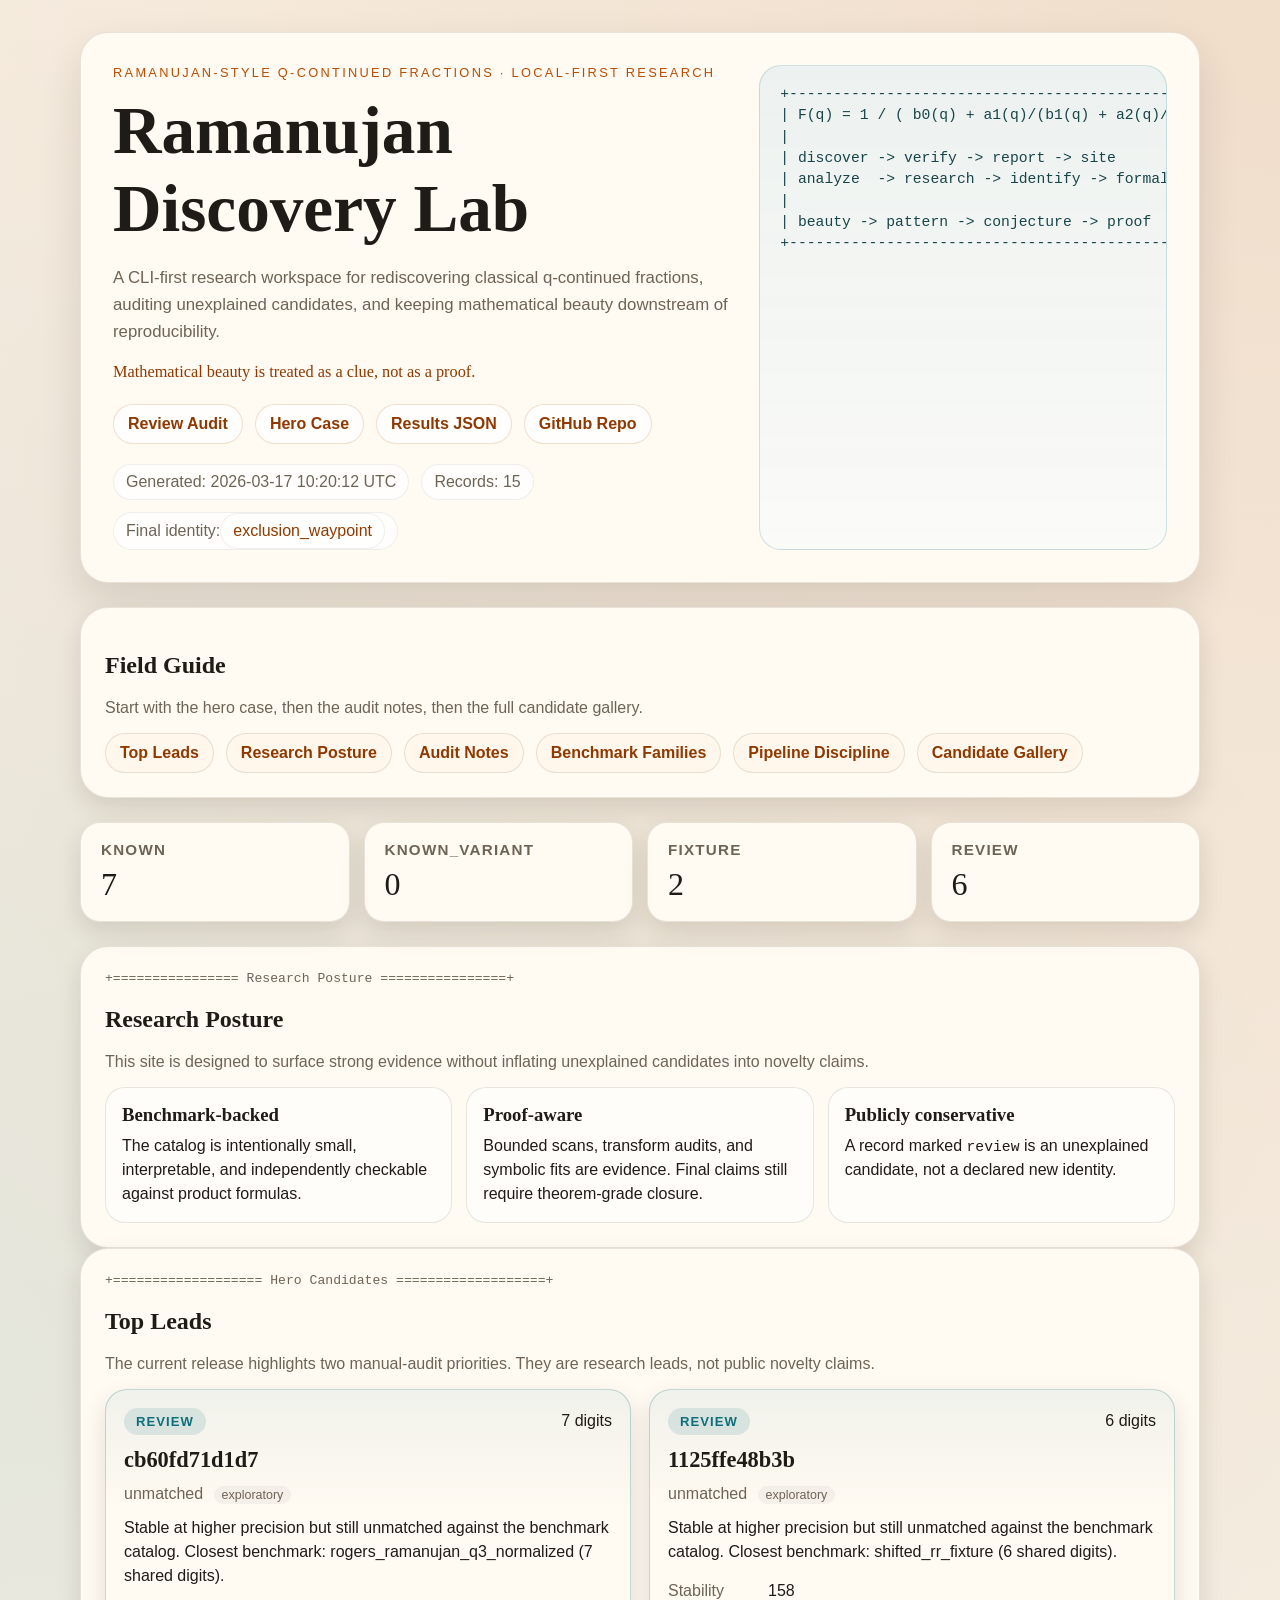
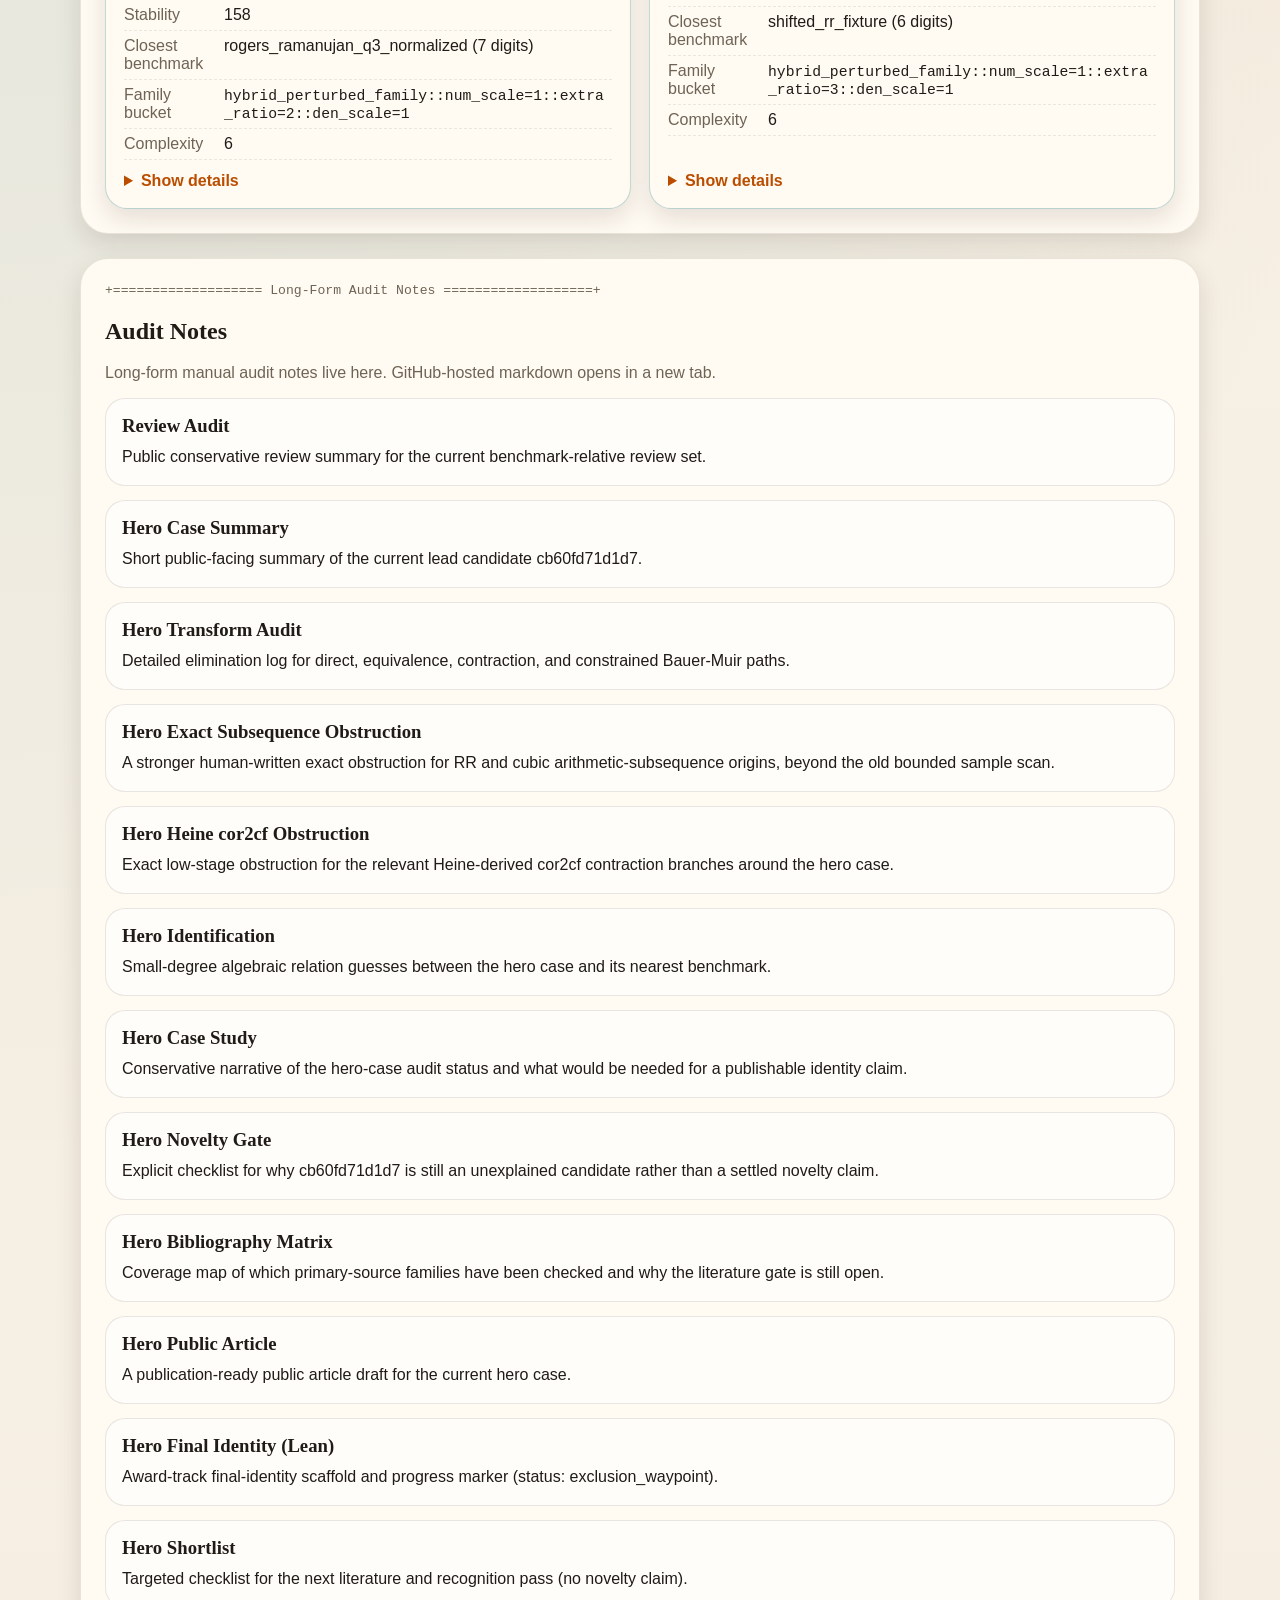
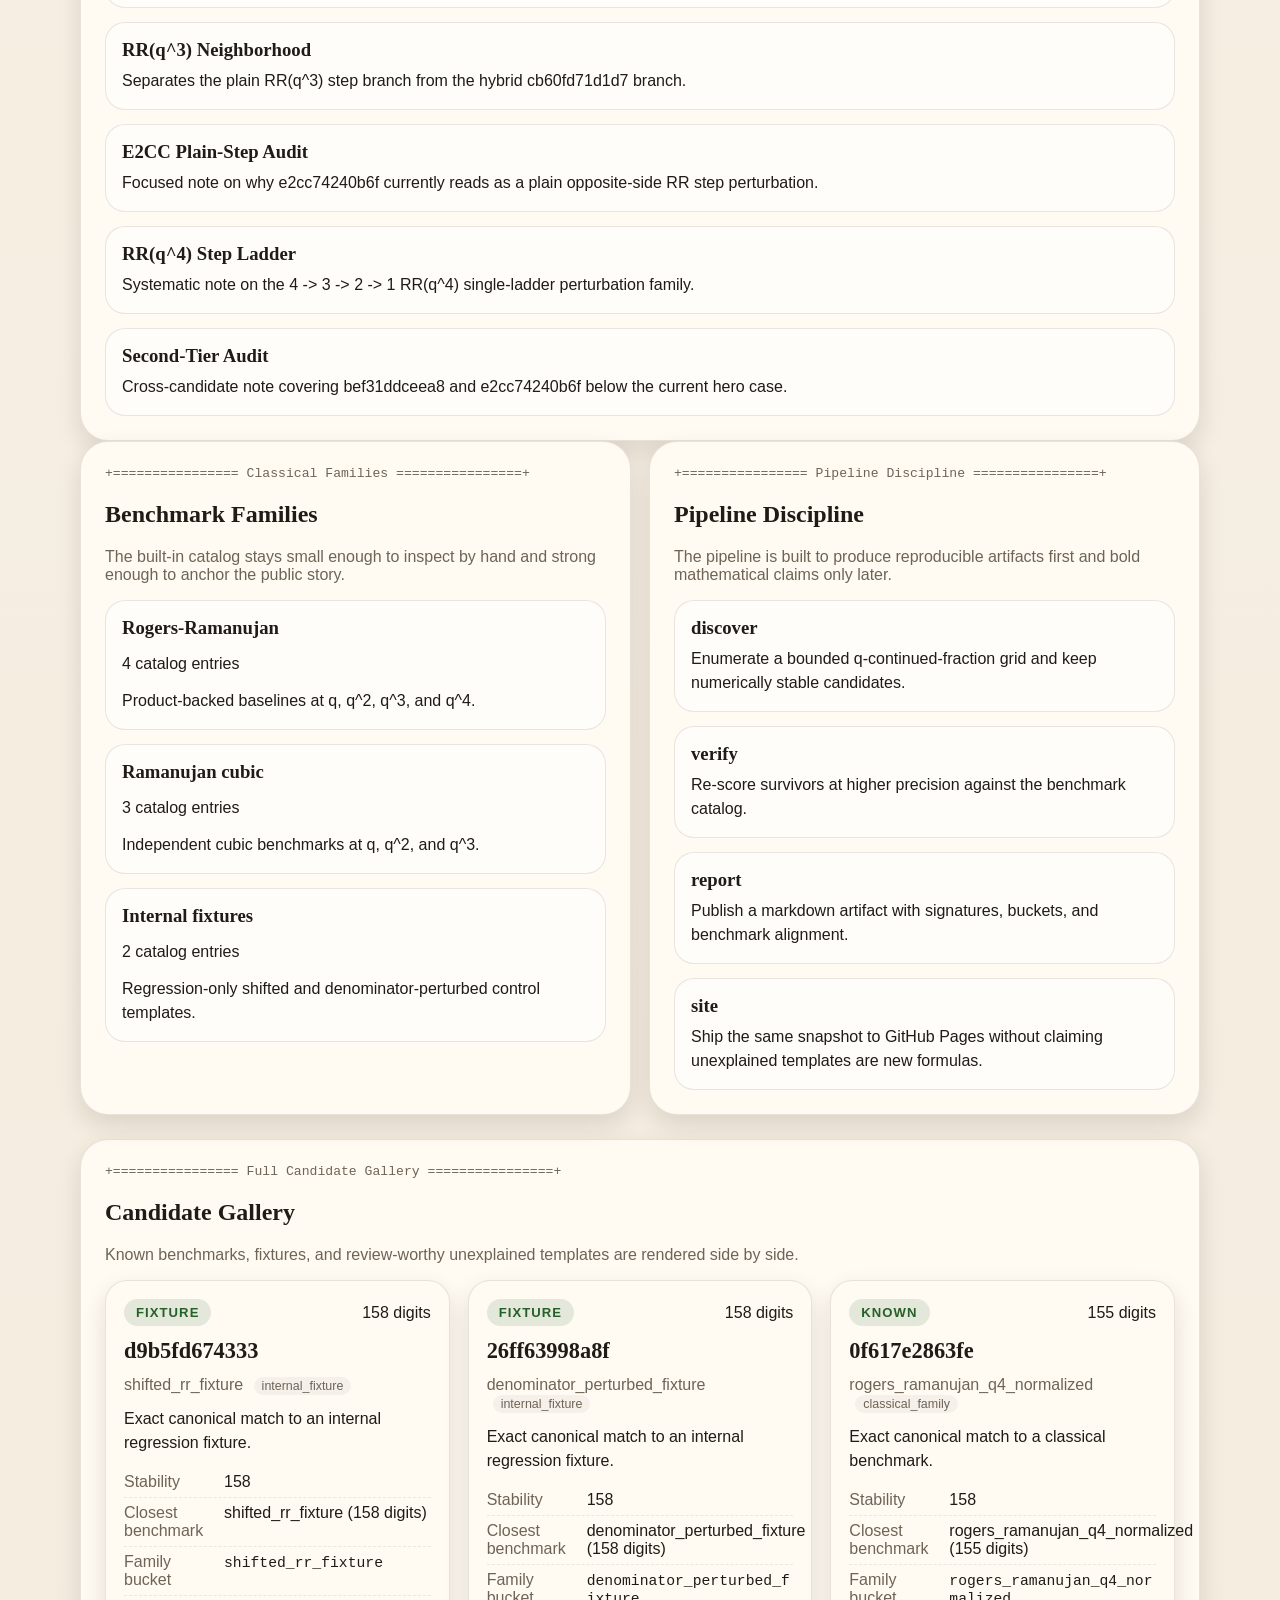
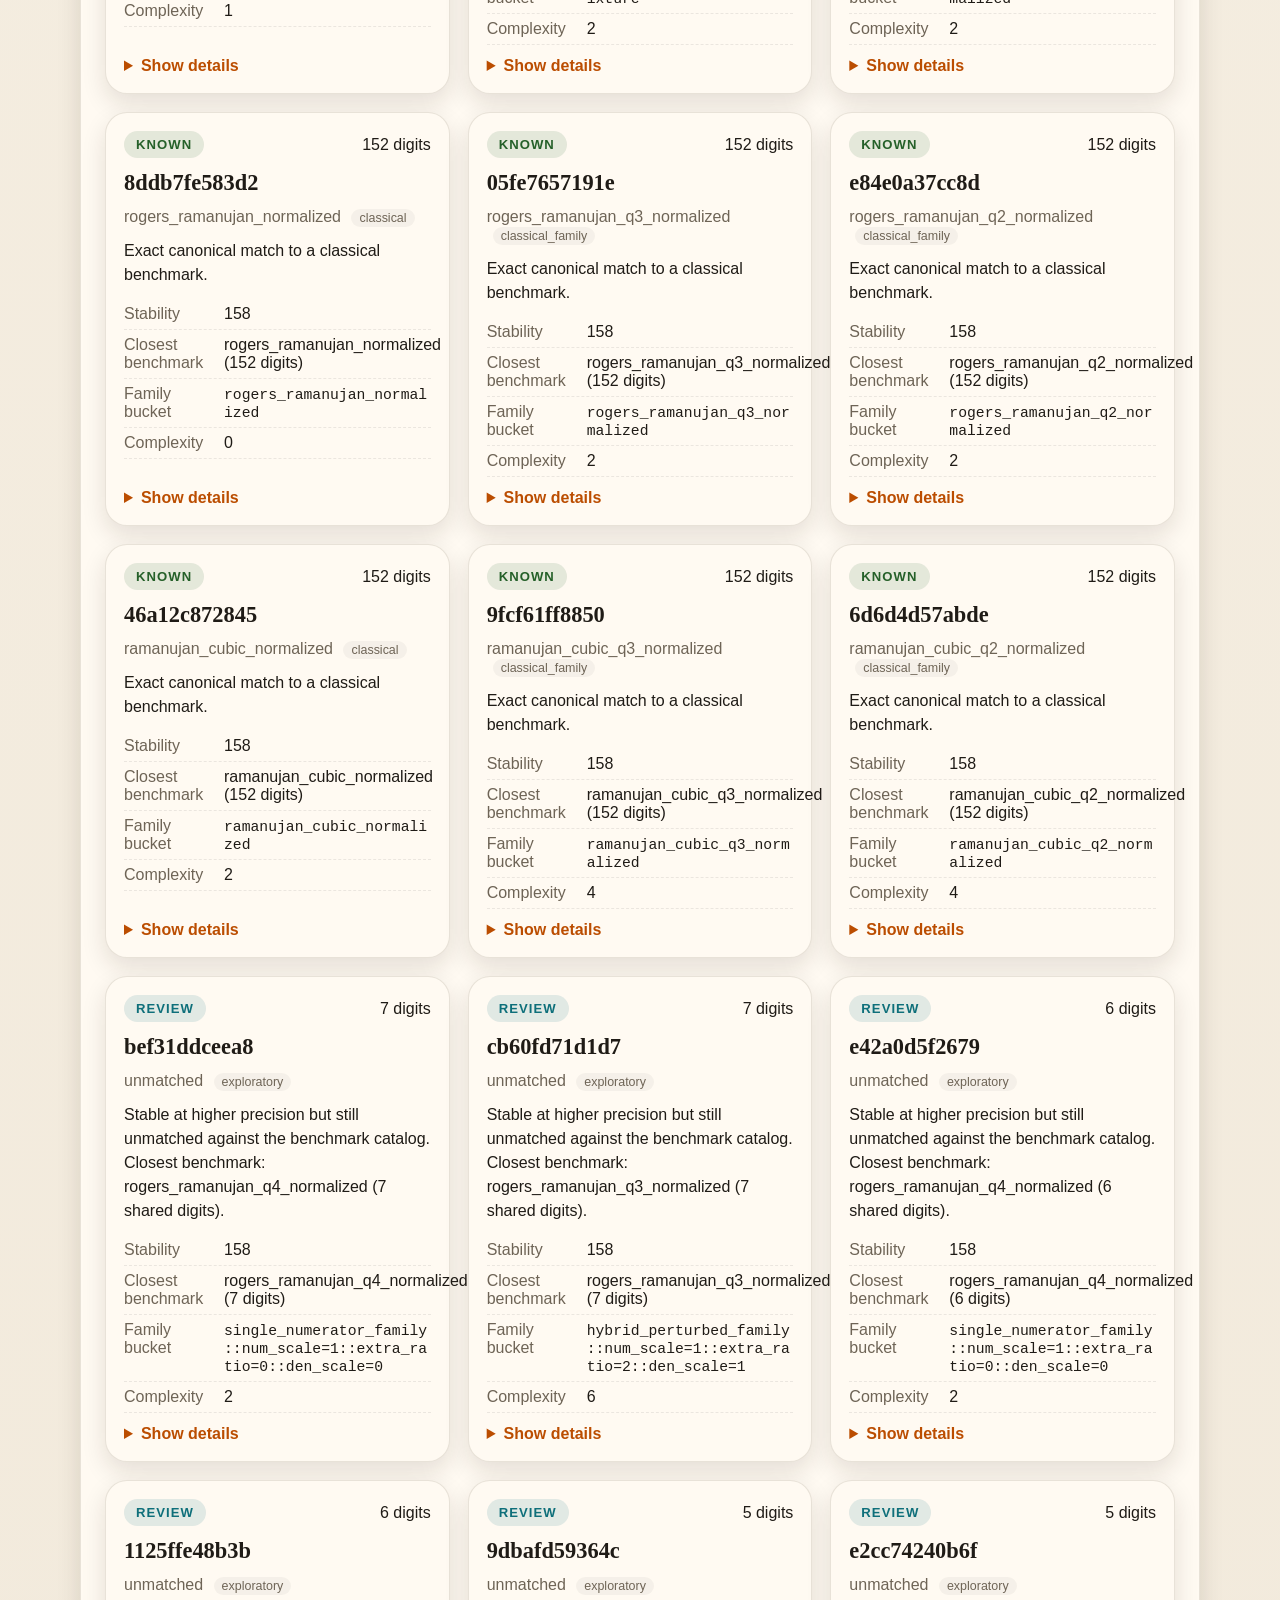
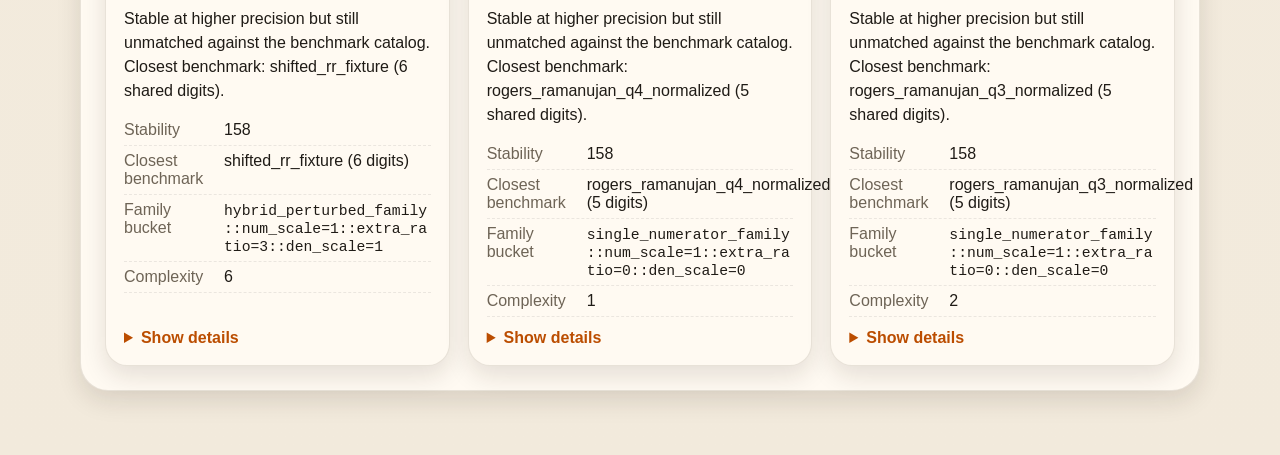
==== commit dd2e02e7: "Advance hero identification and proof waypoint" ====
--- a/docs/index.html
+++ b/docs/index.html
@@ -21,7 +21,7 @@
           <a class="hero-link" href="https://github.com/peter941221/ramanujan-discovery-lab" target="_blank" rel="noreferrer">GitHub Repo</a>
         </div>
         <div class="meta">
-          <span>Generated: 2026-03-16 09:27:52 UTC</span>
+          <span>Generated: 2026-03-17 10:20:12 UTC</span>
           <span>Records: 15</span>
           <span id="final-identity"></span>
         </div>
@@ -122,7 +122,7 @@
     </section>
   </main>
   <script>
-    const payload = {"title": "Ramanujan Discovery Lab", "generated_at": "2026-03-16 09:27:52 UTC", "records": [{"id": "d9b5fd674333", "template": {"top_constant": 1, "base_denominator": 1, "numerator_scale": 1, "numerator_q_shift": 2, "numerator_q_step": 1, "numerator_extra_scale": 0, "numerator_extra_q_shift": 1, "numerator_extra_q_step": 1, "denominator_constant": 1, "denominator_scale": 0, "denominator_q_shift": 1, "denominator_q_step": 1}, "q_values": [0.04, 0.11, 0.17, 0.23], "value_estimates": ["0.998402657976864789170521", "0.988060358992057478100966", "0.972045123636784664545912", "0.950330180758873924590325"], "matched_target": "shifted_rr_fixture", "closest_benchmark": "shifted_rr_fixture", "closest_benchmark_digits": 158, "family_bucket": "shifted_rr_fixture", "equivalence_key": "shifted_rr_fixture", "benchmark_kind": "internal_fixture", "digits_agree": 158, "stability_score": 158, "novelty_status": "fixture", "notes": "Exact canonical match to an internal regression fixture.", "template_signature": "qcf:top=1;base=1;ns=1;nr=2;nk=1;nes=0;ner=0;nek=0;dc=1;ds=0;dr=0;dk=0", "template_latex": "\\cfrac{1}{1 + \\cfrac{1 q^{2 + 1(n-1)}}{1 + 0 q^{1 + 1(n-1)} + \\ddots}}", "complexity_score": 1}, {"id": "26ff63998a8f", "template": {"top_constant": 1, "base_denominator": 1, "numerator_scale": 1, "numerator_q_shift": 1, "numerator_q_step": 1, "numerator_extra_scale": 0, "numerator_extra_q_shift": 1, "numerator_extra_q_step": 1, "denominator_constant": 1, "denominator_scale": 1, "denominator_q_shift": 1, "denominator_q_step": 1}, "q_values": [0.04, 0.11, 0.17, 0.23], "value_estimates": ["0.963017660597299378689753", "0.910709912663064685456978", "0.875726953889129874674948", "0.847649489867582579985575"], "matched_target": "denominator_perturbed_fixture", "closest_benchmark": "denominator_perturbed_fixture", "closest_benchmark_digits": 158, "family_bucket": "denominator_perturbed_fixture", "equivalence_key": "denominator_perturbed_fixture", "benchmark_kind": "internal_fixture", "digits_agree": 158, "stability_score": 158, "novelty_status": "fixture", "notes": "Exact canonical match to an internal regression fixture.", "template_signature": "qcf:top=1;base=1;ns=1;nr=1;nk=1;nes=0;ner=0;nek=0;dc=1;ds=1;dr=1;dk=1", "template_latex": "\\cfrac{1}{1 + \\cfrac{1 q^{1 + 1(n-1)}}{1 + 1 q^{1 + 1(n-1)} + \\ddots}}", "complexity_score": 2}, {"id": "0f617e2863fe", "template": {"top_constant": 1, "base_denominator": 1, "numerator_scale": 1, "numerator_q_shift": 4, "numerator_q_step": 4, "numerator_extra_scale": 0, "numerator_extra_q_shift": 1, "numerator_extra_q_step": 1, "denominator_constant": 1, "denominator_scale": 0, "denominator_q_shift": 1, "denominator_q_step": 1}, "q_values": [0.04, 0.11, 0.17, 0.23], "value_estimates": ["0.999997440006553599999957", "0.999853611435887640569967", "0.999165487575257894165219", "0.997209421037373132519488"], "matched_target": "rogers_ramanujan_q4_normalized", "closest_benchmark": "rogers_ramanujan_q4_normalized", "closest_benchmark_digits": 155, "family_bucket": "rogers_ramanujan_q4_normalized", "equivalence_key": "rogers_ramanujan_q4_normalized", "benchmark_kind": "classical_family", "digits_agree": 155, "stability_score": 158, "novelty_status": "known", "notes": "Exact canonical match to a classical benchmark.", "template_signature": "qcf:top=1;base=1;ns=1;nr=4;nk=4;nes=0;ner=0;nek=0;dc=1;ds=0;dr=0;dk=0", "template_latex": "\\cfrac{1}{1 + \\cfrac{1 q^{4 + 4(n-1)}}{1 + 0 q^{1 + 1(n-1)} + \\ddots}}", "complexity_score": 2}, {"id": "8ddb7fe583d2", "template": {"top_constant": 1, "base_denominator": 1, "numerator_scale": 1, "numerator_q_shift": 1, "numerator_q_step": 1, "numerator_extra_scale": 0, "numerator_extra_q_shift": 1, "numerator_extra_q_step": 1, "denominator_constant": 1, "denominator_scale": 0, "denominator_q_shift": 1, "denominator_q_step": 1}, "q_values": [0.04, 0.11, 0.17, 0.23], "value_estimates": ["0.961597538467597602733673", "0.901968116492133222222205", "0.858186654109463722548409", "0.820630020569653118707423"], "matched_target": "rogers_ramanujan_normalized", "closest_benchmark": "rogers_ramanujan_normalized", "closest_benchmark_digits": 152, "family_bucket": "rogers_ramanujan_normalized", "equivalence_key": "rogers_ramanujan_normalized", "benchmark_kind": "classical", "digits_agree": 152, "stability_score": 158, "novelty_status": "known", "notes": "Exact canonical match to a classical benchmark.", "template_signature": "qcf:top=1;base=1;ns=1;nr=1;nk=1;nes=0;ner=0;nek=0;dc=1;ds=0;dr=0;dk=0", "template_latex": "\\cfrac{1}{1 + \\cfrac{1 q^{1 + 1(n-1)}}{1 + 0 q^{1 + 1(n-1)} + \\ddots}}", "complexity_score": 0}, {"id": "05fe7657191e", "template": {"top_constant": 1, "base_denominator": 1, "numerator_scale": 1, "numerator_q_shift": 3, "numerator_q_step": 3, "numerator_extra_scale": 0, "numerator_extra_q_shift": 1, "numerator_extra_q_step": 1, "denominator_constant": 1, "denominator_scale": 0, "denominator_q_shift": 1, "denominator_q_step": 1}, "q_values": [0.04, 0.11, 0.17, 0.23], "value_estimates": ["0.999936004095999983223858", "0.998670771557865743318931", "0.995111136989226191827579", "0.987981014237806118414699"], "matched_target": "rogers_ramanujan_q3_normalized", "closest_benchmark": "rogers_ramanujan_q3_normalized", "closest_benchmark_digits": 152, "family_bucket": "rogers_ramanujan_q3_normalized", "equivalence_key": "rogers_ramanujan_q3_normalized", "benchmark_kind": "classical_family", "digits_agree": 152, "stability_score": 158, "novelty_status": "known", "notes": "Exact canonical match to a classical benchmark.", "template_signature": "qcf:top=1;base=1;ns=1;nr=3;nk=3;nes=0;ner=0;nek=0;dc=1;ds=0;dr=0;dk=0", "template_latex": "\\cfrac{1}{1 + \\cfrac{1 q^{3 + 3(n-1)}}{1 + 0 q^{1 + 1(n-1)} + \\ddots}}", "complexity_score": 2}, {"id": "e84e0a37cc8d", "template": {"top_constant": 1, "base_denominator": 1, "numerator_scale": 1, "numerator_q_shift": 2, "numerator_q_step": 2, "numerator_extra_scale": 0, "numerator_extra_q_shift": 1, "numerator_extra_q_step": 1, "denominator_constant": 1, "denominator_scale": 0, "denominator_q_shift": 1, "denominator_q_step": 1}, "q_values": [0.04, 0.11, 0.17, 0.23], "value_estimates": ["0.998402559993456869009627", "0.988046388820385687188848", "0.971934532018397165119484", "0.949890972408316039870452"], "matched_target": "rogers_ramanujan_q2_normalized", "closest_benchmark": "rogers_ramanujan_q2_normalized", "closest_benchmark_digits": 152, "family_bucket": "rogers_ramanujan_q2_normalized", "equivalence_key": "rogers_ramanujan_q2_normalized", "benchmark_kind": "classical_family", "digits_agree": 152, "stability_score": 158, "novelty_status": "known", "notes": "Exact canonical match to a classical benchmark.", "template_signature": "qcf:top=1;base=1;ns=1;nr=2;nk=2;nes=0;ner=0;nek=0;dc=1;ds=0;dr=0;dk=0", "template_latex": "\\cfrac{1}{1 + \\cfrac{1 q^{2 + 2(n-1)}}{1 + 0 q^{1 + 1(n-1)} + \\ddots}}", "complexity_score": 2}, {"id": "46a12c872845", "template": {"top_constant": 1, "base_denominator": 1, "numerator_scale": 1, "numerator_q_shift": 1, "numerator_q_step": 1, "numerator_extra_scale": 1, "numerator_extra_q_shift": 2, "numerator_extra_q_step": 2, "denominator_constant": 1, "denominator_scale": 0, "denominator_q_shift": 1, "denominator_q_step": 1}, "q_values": [0.04, 0.11, 0.17, 0.23], "value_estimates": ["0.960122793324099052462383", "0.892359376991839624588585", "0.838093820782656835146104", "0.788552806286308585752639"], "matched_target": "ramanujan_cubic_normalized", "closest_benchmark": "ramanujan_cubic_normalized", "closest_benchmark_digits": 152, "family_bucket": "ramanujan_cubic_normalized", "equivalence_key": "ramanujan_cubic_normalized", "benchmark_kind": "classical", "digits_agree": 152, "stability_score": 158, "novelty_status": "known", "notes": "Exact canonical match to a classical benchmark.", "template_signature": "qcf:top=1;base=1;ns=1;nr=1;nk=1;nes=1;ner=2;nek=2;dc=1;ds=0;dr=0;dk=0", "template_latex": "\\cfrac{1}{1 + \\cfrac{1 q^{1 + 1(n-1)} + 1 q^{2 + 2(n-1)}}{1 + 0 q^{1 + 1(n-1)} + \\ddots}}", "complexity_score": 2}, {"id": "9fcf61ff8850", "template": {"top_constant": 1, "base_denominator": 1, "numerator_scale": 1, "numerator_q_shift": 3, "numerator_q_step": 3, "numerator_extra_scale": 1, "numerator_extra_q_shift": 6, "numerator_extra_q_step": 6, "denominator_constant": 1, "denominator_scale": 0, "denominator_q_shift": 1, "denominator_q_step": 1}, "q_values": [0.04, 0.11, 0.17, 0.23], "value_estimates": ["0.999936000000524254444495", "0.998669004709614370208447", "0.995087236007702072132868", "0.98783655822225710972265"], "matched_target": "ramanujan_cubic_q3_normalized", "closest_benchmark": "ramanujan_cubic_q3_normalized", "closest_benchmark_digits": 152, "family_bucket": "ramanujan_cubic_q3_normalized", "equivalence_key": "ramanujan_cubic_q3_normalized", "benchmark_kind": "classical_family", "digits_agree": 152, "stability_score": 158, "novelty_status": "known", "notes": "Exact canonical match to a classical benchmark.", "template_signature": "qcf:top=1;base=1;ns=1;nr=3;nk=3;nes=1;ner=6;nek=6;dc=1;ds=0;dr=0;dk=0", "template_latex": "\\cfrac{1}{1 + \\cfrac{1 q^{3 + 3(n-1)} + 1 q^{6 + 6(n-1)}}{1 + 0 q^{1 + 1(n-1)} + \\ddots}}", "complexity_score": 4}, {"id": "6d6d4d57abde", "template": {"top_constant": 1, "base_denominator": 1, "numerator_scale": 1, "numerator_q_shift": 2, "numerator_q_step": 2, "numerator_extra_scale": 1, "numerator_extra_q_shift": 4, "numerator_extra_q_step": 4, "denominator_constant": 1, "denominator_scale": 0, "denominator_q_shift": 1, "denominator_q_step": 1}, "q_values": [0.04, 0.11, 0.17, 0.23], "value_estimates": ["0.998400008178882381241447", "0.987903500003250952005799", "0.971146862089333236299758", "0.947380078300437247384569"], "matched_target": "ramanujan_cubic_q2_normalized", "closest_benchmark": "ramanujan_cubic_q2_normalized", "closest_benchmark_digits": 152, "family_bucket": "ramanujan_cubic_q2_normalized", "equivalence_key": "ramanujan_cubic_q2_normalized", "benchmark_kind": "classical_family", "digits_agree": 152, "stability_score": 158, "novelty_status": "known", "notes": "Exact canonical match to a classical benchmark.", "template_signature": "qcf:top=1;base=1;ns=1;nr=2;nk=2;nes=1;ner=4;nek=4;dc=1;ds=0;dr=0;dk=0", "template_latex": "\\cfrac{1}{1 + \\cfrac{1 q^{2 + 2(n-1)} + 1 q^{4 + 4(n-1)}}{1 + 0 q^{1 + 1(n-1)} + \\ddots}}", "complexity_score": 4}, {"id": "bef31ddceea8", "template": {"top_constant": 1, "base_denominator": 1, "numerator_scale": 1, "numerator_q_shift": 4, "numerator_q_step": 3, "numerator_extra_scale": 0, "numerator_extra_q_shift": 1, "numerator_extra_q_step": 1, "denominator_constant": 1, "denominator_scale": 0, "denominator_q_shift": 1, "denominator_q_step": 1}, "q_values": [0.04, 0.11, 0.17, 0.23], "value_estimates": ["0.999997440006554002651079", "0.999853611461272939887615", "0.999165490415065920634744", "0.997209493991737890061532"], "matched_target": "unmatched", "closest_benchmark": "rogers_ramanujan_q4_normalized", "closest_benchmark_digits": 7, "family_bucket": "single_numerator_family::num_scale=1::extra_ratio=0::den_scale=0", "equivalence_key": "review::closest=rogers_ramanujan_q4_normalized::num_scale=1::main_shift_delta=0::main_step_delta=-1::extra_exists=0::extra_scale=0::extra_shift_delta=0::extra_step_delta=0::den_exists=0::den_scale=0::den_shift_delta=0::den_step_delta=0", "benchmark_kind": "exploratory", "digits_agree": 7, "stability_score": 158, "novelty_status": "review", "notes": "Stable at higher precision but still unmatched against the benchmark catalog. Closest benchmark: rogers_ramanujan_q4_normalized (7 shared digits).", "template_signature": "qcf:top=1;base=1;ns=1;nr=4;nk=3;nes=0;ner=0;nek=0;dc=1;ds=0;dr=0;dk=0", "template_latex": "\\cfrac{1}{1 + \\cfrac{1 q^{4 + 3(n-1)}}{1 + 0 q^{1 + 1(n-1)} + \\ddots}}", "complexity_score": 2}, {"id": "cb60fd71d1d7", "template": {"top_constant": 1, "base_denominator": 1, "numerator_scale": 1, "numerator_q_shift": 3, "numerator_q_step": 3, "numerator_extra_scale": 1, "numerator_extra_q_shift": 6, "numerator_extra_q_step": 6, "denominator_constant": 1, "denominator_scale": 1, "denominator_q_shift": 3, "denominator_q_step": 3}, "q_values": [0.04, 0.11, 0.17, 0.23], "value_estimates": ["0.999936004095999966449863", "0.998670771554739824461899", "0.99511113641513511126752", "0.987980993110192036134198"], "matched_target": "unmatched", "closest_benchmark": "rogers_ramanujan_q3_normalized", "closest_benchmark_digits": 7, "family_bucket": "hybrid_perturbed_family::num_scale=1::extra_ratio=2::den_scale=1", "equivalence_key": "review::closest=rogers_ramanujan_q3_normalized::num_scale=1::main_shift_delta=0::main_step_delta=0::extra_exists=1::extra_scale=1::extra_shift_delta=3::extra_step_delta=3::den_exists=1::den_scale=1::den_shift_delta=3::den_step_delta=3", "benchmark_kind": "exploratory", "digits_agree": 7, "stability_score": 158, "novelty_status": "review", "notes": "Stable at higher precision but still unmatched against the benchmark catalog. Closest benchmark: rogers_ramanujan_q3_normalized (7 shared digits).", "template_signature": "qcf:top=1;base=1;ns=1;nr=3;nk=3;nes=1;ner=6;nek=6;dc=1;ds=1;dr=3;dk=3", "template_latex": "\\cfrac{1}{1 + \\cfrac{1 q^{3 + 3(n-1)} + 1 q^{6 + 6(n-1)}}{1 + 1 q^{3 + 3(n-1)} + \\ddots}}", "complexity_score": 6}, {"id": "e42a0d5f2679", "template": {"top_constant": 1, "base_denominator": 1, "numerator_scale": 1, "numerator_q_shift": 4, "numerator_q_step": 2, "numerator_extra_scale": 0, "numerator_extra_q_shift": 1, "numerator_extra_q_step": 1, "denominator_constant": 1, "denominator_scale": 0, "denominator_q_shift": 1, "denominator_q_step": 1}, "q_values": [0.04, 0.11, 0.17, 0.23], "value_estimates": ["0.999997440006564068929097", "0.999853611692047978920103", "0.999165507119414228190634", "0.997209811137269532162656"], "matched_target": "unmatched", "closest_benchmark": "rogers_ramanujan_q4_normalized", "closest_benchmark_digits": 6, "family_bucket": "single_numerator_family::num_scale=1::extra_ratio=0::den_scale=0", "equivalence_key": "review::closest=rogers_ramanujan_q4_normalized::num_scale=1::main_shift_delta=0::main_step_delta=-2::extra_exists=0::extra_scale=0::extra_shift_delta=0::extra_step_delta=0::den_exists=0::den_scale=0::den_shift_delta=0::den_step_delta=0", "benchmark_kind": "exploratory", "digits_agree": 6, "stability_score": 158, "novelty_status": "review", "notes": "Stable at higher precision but still unmatched against the benchmark catalog. Closest benchmark: rogers_ramanujan_q4_normalized (6 shared digits).", "template_signature": "qcf:top=1;base=1;ns=1;nr=4;nk=2;nes=0;ner=0;nek=0;dc=1;ds=0;dr=0;dk=0", "template_latex": "\\cfrac{1}{1 + \\cfrac{1 q^{4 + 2(n-1)}}{1 + 0 q^{1 + 1(n-1)} + \\ddots}}", "complexity_score": 2}, {"id": "1125ffe48b3b", "template": {"top_constant": 1, "base_denominator": 1, "numerator_scale": 1, "numerator_q_shift": 2, "numerator_q_step": 2, "numerator_extra_scale": 1, "numerator_extra_q_shift": 6, "numerator_extra_q_step": 6, "denominator_constant": 1, "denominator_scale": 1, "denominator_q_shift": 3, "denominator_q_step": 2}, "q_values": [0.04, 0.11, 0.17, 0.23], "value_estimates": ["0.998402657976864354412147", "0.988060358961226813668908", "0.972045119888720814994786", "0.950330077811961293294078"], "matched_target": "unmatched", "closest_benchmark": "shifted_rr_fixture", "closest_benchmark_digits": 6, "family_bucket": "hybrid_perturbed_family::num_scale=1::extra_ratio=3::den_scale=1", "equivalence_key": "review::closest=shifted_rr_fixture::num_scale=1::main_shift_delta=0::main_step_delta=1::extra_exists=1::extra_scale=1::extra_shift_delta=4::extra_step_delta=4::den_exists=1::den_scale=1::den_shift_delta=3::den_step_delta=2", "benchmark_kind": "exploratory", "digits_agree": 6, "stability_score": 158, "novelty_status": "review", "notes": "Stable at higher precision but still unmatched against the benchmark catalog. Closest benchmark: shifted_rr_fixture (6 shared digits).", "template_signature": "qcf:top=1;base=1;ns=1;nr=2;nk=2;nes=1;ner=6;nek=6;dc=1;ds=1;dr=3;dk=2", "template_latex": "\\cfrac{1}{1 + \\cfrac{1 q^{2 + 2(n-1)} + 1 q^{6 + 6(n-1)}}{1 + 1 q^{3 + 2(n-1)} + \\ddots}}", "complexity_score": 6}, {"id": "9dbafd59364c", "template": {"top_constant": 1, "base_denominator": 1, "numerator_scale": 1, "numerator_q_shift": 4, "numerator_q_step": 1, "numerator_extra_scale": 0, "numerator_extra_q_shift": 1, "numerator_extra_q_step": 1, "denominator_constant": 1, "denominator_scale": 0, "denominator_q_shift": 1, "denominator_q_step": 1}, "q_values": [0.04, 0.11, 0.17, 0.23], "value_estimates": ["0.999997440006815725852738", "0.999853613789965385835123", "0.999165605363990863305401", "0.997211188945521580500569"], "matched_target": "unmatched", "closest_benchmark": "rogers_ramanujan_q4_normalized", "closest_benchmark_digits": 5, "family_bucket": "single_numerator_family::num_scale=1::extra_ratio=0::den_scale=0", "equivalence_key": "review::closest=rogers_ramanujan_q4_normalized::num_scale=1::main_shift_delta=0::main_step_delta=-3::extra_exists=0::extra_scale=0::extra_shift_delta=0::extra_step_delta=0::den_exists=0::den_scale=0::den_shift_delta=0::den_step_delta=0", "benchmark_kind": "exploratory", "digits_agree": 5, "stability_score": 158, "novelty_status": "review", "notes": "Stable at higher precision but still unmatched against the benchmark catalog. Closest benchmark: rogers_ramanujan_q4_normalized (5 shared digits).", "template_signature": "qcf:top=1;base=1;ns=1;nr=4;nk=1;nes=0;ner=0;nek=0;dc=1;ds=0;dr=0;dk=0", "template_latex": "\\cfrac{1}{1 + \\cfrac{1 q^{4 + 1(n-1)}}{1 + 0 q^{1 + 1(n-1)} + \\ddots}}", "complexity_score": 1}, {"id": "e2cc74240b6f", "template": {"top_constant": 1, "base_denominator": 1, "numerator_scale": 1, "numerator_q_shift": 3, "numerator_q_step": 4, "numerator_extra_scale": 0, "numerator_extra_q_shift": 1, "numerator_extra_q_step": 1, "denominator_constant": 1, "denominator_scale": 0, "denominator_q_shift": 1, "denominator_q_step": 1}, "q_values": [0.04, 0.11, 0.17, 0.23], "value_estimates": ["0.999936004095748357194092", "0.998670769464871683147011", "0.995111039524113501858646", "0.987979660739315713434079"], "matched_target": "unmatched", "closest_benchmark": "rogers_ramanujan_q3_normalized", "closest_benchmark_digits": 5, "family_bucket": "single_numerator_family::num_scale=1::extra_ratio=0::den_scale=0", "equivalence_key": "review::closest=rogers_ramanujan_q3_normalized::num_scale=1::main_shift_delta=0::main_step_delta=1::extra_exists=0::extra_scale=0::extra_shift_delta=0::extra_step_delta=0::den_exists=0::den_scale=0::den_shift_delta=0::den_step_delta=0", "benchmark_kind": "exploratory", "digits_agree": 5, "stability_score": 158, "novelty_status": "review", "notes": "Stable at higher precision but still unmatched against the benchmark catalog. Closest benchmark: rogers_ramanujan_q3_normalized (5 shared digits).", "template_signature": "qcf:top=1;base=1;ns=1;nr=3;nk=4;nes=0;ner=0;nek=0;dc=1;ds=0;dr=0;dk=0", "template_latex": "\\cfrac{1}{1 + \\cfrac{1 q^{3 + 4(n-1)}}{1 + 0 q^{1 + 1(n-1)} + \\ddots}}", "complexity_score": 2}], "status_counts": {"known": 7, "known_variant": 0, "fixture": 2, "review": 6}, "benchmark_families": [{"name": "Rogers-Ramanujan", "count": 4, "description": "Product-backed baselines at q, q^2, q^3, and q^4."}, {"name": "Ramanujan cubic", "count": 3, "description": "Independent cubic benchmarks at q, q^2, and q^3."}, {"name": "Internal fixtures", "count": 2, "description": "Regression-only shifted and denominator-perturbed control templates."}], "pipeline": [{"step": "discover", "detail": "Enumerate a bounded q-continued-fraction grid and keep numerically stable candidates."}, {"step": "verify", "detail": "Re-score survivors at higher precision against the benchmark catalog."}, {"step": "report", "detail": "Publish a markdown artifact with signatures, buckets, and benchmark alignment."}, {"step": "site", "detail": "Ship the same snapshot to GitHub Pages without claiming unexplained templates are new formulas."}], "award_track": {"hero_candidate_id": "cb60fd71d1d7", "final_identity": {"status": "placeholder", "href": "https://github.com/peter941221/ramanujan-discovery-lab/blob/main/proofs/Proofs/HeroCaseFinalIdentity.lean", "updated_at": "2026-03-16 03:45:11 UTC", "path": "proofs/Proofs/HeroCaseFinalIdentity.lean"}}, "audit_notes": [{"title": "Review Audit", "href": "review-audit.html", "description": "Public conservative review summary for the current benchmark-relative review set."}, {"title": "Hero Case Summary", "href": "https://github.com/peter941221/ramanujan-discovery-lab/blob/main/notes/hero/CB60FD71D1D7_PUBLIC_SUMMARY.md", "description": "Short public-facing summary of the current lead candidate cb60fd71d1d7."}, {"title": "Hero Transform Audit", "href": "https://github.com/peter941221/ramanujan-discovery-lab/blob/main/notes/hero/CB60FD71D1D7_TRANSFORM_AUDIT.md", "description": "Detailed elimination log for direct, equivalence, contraction, and constrained Bauer-Muir paths."}, {"title": "Hero Exact Subsequence Obstruction", "href": "https://github.com/peter941221/ramanujan-discovery-lab/blob/main/notes/hero/CB60FD71D1D7_EXACT_SUBSEQUENCE_OBSTRUCTION.md", "description": "A stronger human-written exact obstruction for RR and cubic arithmetic-subsequence origins, beyond the old bounded sample scan."}, {"title": "Hero Heine cor2cf Obstruction", "href": "https://github.com/peter941221/ramanujan-discovery-lab/blob/main/notes/hero/CB60FD71D1D7_HEINE_COR2CF_OBSTRUCTION.md", "description": "Exact low-stage obstruction for the relevant Heine-derived cor2cf contraction branches around the hero case."}, {"title": "Hero Identification", "href": "https://github.com/peter941221/ramanujan-discovery-lab/blob/main/notes/hero/CB60FD71D1D7_IDENTIFICATION_NOTE.md", "description": "Small-degree algebraic relation guesses between the hero case and its nearest benchmark."}, {"title": "Hero Case Study", "href": "https://github.com/peter941221/ramanujan-discovery-lab/blob/main/notes/hero/CB60FD71D1D7_CASE_STUDY.md", "description": "Conservative narrative of the hero-case audit status and what would be needed for a publishable identity claim."}, {"title": "Hero Novelty Gate", "href": "https://github.com/peter941221/ramanujan-discovery-lab/blob/main/notes/hero/CB60FD71D1D7_NOVELTY_GATE.md", "description": "Explicit checklist for why cb60fd71d1d7 is still an unexplained candidate rather than a settled novelty claim."}, {"title": "Hero Bibliography Matrix", "href": "https://github.com/peter941221/ramanujan-discovery-lab/blob/main/notes/hero/CB60FD71D1D7_BIBLIOGRAPHY_MATRIX.md", "description": "Coverage map of which primary-source families have been checked and why the literature gate is still open."}, {"title": "Hero Public Article", "href": "https://github.com/peter941221/ramanujan-discovery-lab/blob/main/notes/hero/CB60FD71D1D7_PUBLIC_ARTICLE.md", "description": "A publication-ready public article draft for the current hero case."}, {"title": "Hero Final Identity (Lean)", "href": "https://github.com/peter941221/ramanujan-discovery-lab/blob/main/proofs/Proofs/HeroCaseFinalIdentity.lean", "description": "Award-track final-identity scaffold and progress marker (status: placeholder)."}, {"title": "Hero Shortlist", "href": "https://github.com/peter941221/ramanujan-discovery-lab/blob/main/notes/hero/CB60FD71D1D7_SHORTLIST.md", "description": "Targeted checklist for the next literature and recognition pass (no novelty claim)."}, {"title": "RR(q^3) Neighborhood", "href": "https://github.com/peter941221/ramanujan-discovery-lab/blob/main/notes/review/RR_Q3_NEIGHBORHOOD_AUDIT.md", "description": "Separates the plain RR(q^3) step branch from the hybrid cb60fd71d1d7 branch."}, {"title": "E2CC Plain-Step Audit", "href": "https://github.com/peter941221/ramanujan-discovery-lab/blob/main/notes/review/E2CC74240B6F_PLAIN_STEP_AUDIT.md", "description": "Focused note on why e2cc74240b6f currently reads as a plain opposite-side RR step perturbation."}, {"title": "RR(q^4) Step Ladder", "href": "https://github.com/peter941221/ramanujan-discovery-lab/blob/main/notes/review/RR_Q4_STEP_LADDER_AUDIT.md", "description": "Systematic note on the 4 -> 3 -> 2 -> 1 RR(q^4) single-ladder perturbation family."}, {"title": "Second-Tier Audit", "href": "https://github.com/peter941221/ramanujan-discovery-lab/blob/main/notes/review/SECOND_TIER_REVIEW_AUDIT.md", "description": "Cross-candidate note covering bef31ddceea8 and e2cc74240b6f below the current hero case."}], "top_leads": [{"id": "cb60fd71d1d7", "template": {"top_constant": 1, "base_denominator": 1, "numerator_scale": 1, "numerator_q_shift": 3, "numerator_q_step": 3, "numerator_extra_scale": 1, "numerator_extra_q_shift": 6, "numerator_extra_q_step": 6, "denominator_constant": 1, "denominator_scale": 1, "denominator_q_shift": 3, "denominator_q_step": 3}, "q_values": [0.04, 0.11, 0.17, 0.23], "value_estimates": ["0.999936004095999966449863", "0.998670771554739824461899", "0.99511113641513511126752", "0.987980993110192036134198"], "matched_target": "unmatched", "closest_benchmark": "rogers_ramanujan_q3_normalized", "closest_benchmark_digits": 7, "family_bucket": "hybrid_perturbed_family::num_scale=1::extra_ratio=2::den_scale=1", "equivalence_key": "review::closest=rogers_ramanujan_q3_normalized::num_scale=1::main_shift_delta=0::main_step_delta=0::extra_exists=1::extra_scale=1::extra_shift_delta=3::extra_step_delta=3::den_exists=1::den_scale=1::den_shift_delta=3::den_step_delta=3", "benchmark_kind": "exploratory", "digits_agree": 7, "stability_score": 158, "novelty_status": "review", "notes": "Stable at higher precision but still unmatched against the benchmark catalog. Closest benchmark: rogers_ramanujan_q3_normalized (7 shared digits).", "template_signature": "qcf:top=1;base=1;ns=1;nr=3;nk=3;nes=1;ner=6;nek=6;dc=1;ds=1;dr=3;dk=3", "template_latex": "\\cfrac{1}{1 + \\cfrac{1 q^{3 + 3(n-1)} + 1 q^{6 + 6(n-1)}}{1 + 1 q^{3 + 3(n-1)} + \\ddots}}", "complexity_score": 6}, {"id": "1125ffe48b3b", "template": {"top_constant": 1, "base_denominator": 1, "numerator_scale": 1, "numerator_q_shift": 2, "numerator_q_step": 2, "numerator_extra_scale": 1, "numerator_extra_q_shift": 6, "numerator_extra_q_step": 6, "denominator_constant": 1, "denominator_scale": 1, "denominator_q_shift": 3, "denominator_q_step": 2}, "q_values": [0.04, 0.11, 0.17, 0.23], "value_estimates": ["0.998402657976864354412147", "0.988060358961226813668908", "0.972045119888720814994786", "0.950330077811961293294078"], "matched_target": "unmatched", "closest_benchmark": "shifted_rr_fixture", "closest_benchmark_digits": 6, "family_bucket": "hybrid_perturbed_family::num_scale=1::extra_ratio=3::den_scale=1", "equivalence_key": "review::closest=shifted_rr_fixture::num_scale=1::main_shift_delta=0::main_step_delta=1::extra_exists=1::extra_scale=1::extra_shift_delta=4::extra_step_delta=4::den_exists=1::den_scale=1::den_shift_delta=3::den_step_delta=2", "benchmark_kind": "exploratory", "digits_agree": 6, "stability_score": 158, "novelty_status": "review", "notes": "Stable at higher precision but still unmatched against the benchmark catalog. Closest benchmark: shifted_rr_fixture (6 shared digits).", "template_signature": "qcf:top=1;base=1;ns=1;nr=2;nk=2;nes=1;ner=6;nek=6;dc=1;ds=1;dr=3;dk=2", "template_latex": "\\cfrac{1}{1 + \\cfrac{1 q^{2 + 2(n-1)} + 1 q^{6 + 6(n-1)}}{1 + 1 q^{3 + 2(n-1)} + \\ddots}}", "complexity_score": 6}]};
+    const payload = {"title": "Ramanujan Discovery Lab", "generated_at": "2026-03-17 10:20:12 UTC", "records": [{"id": "d9b5fd674333", "template": {"top_constant": 1, "base_denominator": 1, "base_denominator_q_scale": 0, "base_denominator_q_shift": 1, "numerator_scale": 1, "numerator_q_shift": 2, "numerator_q_step": 1, "numerator_extra_scale": 0, "numerator_extra_q_shift": 1, "numerator_extra_q_step": 1, "denominator_constant": 1, "denominator_scale": 0, "denominator_q_shift": 1, "denominator_q_step": 1}, "q_values": [0.04, 0.11, 0.17, 0.23], "value_estimates": ["0.998402657976864789170521", "0.988060358992057478100966", "0.972045123636784664545912", "0.950330180758873924590325"], "matched_target": "shifted_rr_fixture", "closest_benchmark": "shifted_rr_fixture", "closest_benchmark_digits": 158, "family_bucket": "shifted_rr_fixture", "equivalence_key": "shifted_rr_fixture", "benchmark_kind": "internal_fixture", "digits_agree": 158, "stability_score": 158, "novelty_status": "fixture", "notes": "Exact canonical match to an internal regression fixture.", "template_signature": "qcf:top=1;base=1;ns=1;nr=2;nk=1;nes=0;ner=0;nek=0;dc=1;ds=0;dr=0;dk=0", "template_latex": "\\cfrac{1}{1 + \\cfrac{1 q^{2 + 1(n-1)}}{1 + 0 q^{1 + 1(n-1)} + \\ddots}}", "complexity_score": 1}, {"id": "26ff63998a8f", "template": {"top_constant": 1, "base_denominator": 1, "base_denominator_q_scale": 0, "base_denominator_q_shift": 1, "numerator_scale": 1, "numerator_q_shift": 1, "numerator_q_step": 1, "numerator_extra_scale": 0, "numerator_extra_q_shift": 1, "numerator_extra_q_step": 1, "denominator_constant": 1, "denominator_scale": 1, "denominator_q_shift": 1, "denominator_q_step": 1}, "q_values": [0.04, 0.11, 0.17, 0.23], "value_estimates": ["0.963017660597299378689753", "0.910709912663064685456978", "0.875726953889129874674948", "0.847649489867582579985575"], "matched_target": "denominator_perturbed_fixture", "closest_benchmark": "denominator_perturbed_fixture", "closest_benchmark_digits": 158, "family_bucket": "denominator_perturbed_fixture", "equivalence_key": "denominator_perturbed_fixture", "benchmark_kind": "internal_fixture", "digits_agree": 158, "stability_score": 158, "novelty_status": "fixture", "notes": "Exact canonical match to an internal regression fixture.", "template_signature": "qcf:top=1;base=1;ns=1;nr=1;nk=1;nes=0;ner=0;nek=0;dc=1;ds=1;dr=1;dk=1", "template_latex": "\\cfrac{1}{1 + \\cfrac{1 q^{1 + 1(n-1)}}{1 + 1 q^{1 + 1(n-1)} + \\ddots}}", "complexity_score": 2}, {"id": "0f617e2863fe", "template": {"top_constant": 1, "base_denominator": 1, "base_denominator_q_scale": 0, "base_denominator_q_shift": 1, "numerator_scale": 1, "numerator_q_shift": 4, "numerator_q_step": 4, "numerator_extra_scale": 0, "numerator_extra_q_shift": 1, "numerator_extra_q_step": 1, "denominator_constant": 1, "denominator_scale": 0, "denominator_q_shift": 1, "denominator_q_step": 1}, "q_values": [0.04, 0.11, 0.17, 0.23], "value_estimates": ["0.999997440006553599999957", "0.999853611435887640569967", "0.999165487575257894165219", "0.997209421037373132519488"], "matched_target": "rogers_ramanujan_q4_normalized", "closest_benchmark": "rogers_ramanujan_q4_normalized", "closest_benchmark_digits": 155, "family_bucket": "rogers_ramanujan_q4_normalized", "equivalence_key": "rogers_ramanujan_q4_normalized", "benchmark_kind": "classical_family", "digits_agree": 155, "stability_score": 158, "novelty_status": "known", "notes": "Exact canonical match to a classical benchmark.", "template_signature": "qcf:top=1;base=1;ns=1;nr=4;nk=4;nes=0;ner=0;nek=0;dc=1;ds=0;dr=0;dk=0", "template_latex": "\\cfrac{1}{1 + \\cfrac{1 q^{4 + 4(n-1)}}{1 + 0 q^{1 + 1(n-1)} + \\ddots}}", "complexity_score": 2}, {"id": "8ddb7fe583d2", "template": {"top_constant": 1, "base_denominator": 1, "base_denominator_q_scale": 0, "base_denominator_q_shift": 1, "numerator_scale": 1, "numerator_q_shift": 1, "numerator_q_step": 1, "numerator_extra_scale": 0, "numerator_extra_q_shift": 1, "numerator_extra_q_step": 1, "denominator_constant": 1, "denominator_scale": 0, "denominator_q_shift": 1, "denominator_q_step": 1}, "q_values": [0.04, 0.11, 0.17, 0.23], "value_estimates": ["0.961597538467597602733673", "0.901968116492133222222205", "0.858186654109463722548409", "0.820630020569653118707423"], "matched_target": "rogers_ramanujan_normalized", "closest_benchmark": "rogers_ramanujan_normalized", "closest_benchmark_digits": 152, "family_bucket": "rogers_ramanujan_normalized", "equivalence_key": "rogers_ramanujan_normalized", "benchmark_kind": "classical", "digits_agree": 152, "stability_score": 158, "novelty_status": "known", "notes": "Exact canonical match to a classical benchmark.", "template_signature": "qcf:top=1;base=1;ns=1;nr=1;nk=1;nes=0;ner=0;nek=0;dc=1;ds=0;dr=0;dk=0", "template_latex": "\\cfrac{1}{1 + \\cfrac{1 q^{1 + 1(n-1)}}{1 + 0 q^{1 + 1(n-1)} + \\ddots}}", "complexity_score": 0}, {"id": "05fe7657191e", "template": {"top_constant": 1, "base_denominator": 1, "base_denominator_q_scale": 0, "base_denominator_q_shift": 1, "numerator_scale": 1, "numerator_q_shift": 3, "numerator_q_step": 3, "numerator_extra_scale": 0, "numerator_extra_q_shift": 1, "numerator_extra_q_step": 1, "denominator_constant": 1, "denominator_scale": 0, "denominator_q_shift": 1, "denominator_q_step": 1}, "q_values": [0.04, 0.11, 0.17, 0.23], "value_estimates": ["0.999936004095999983223858", "0.998670771557865743318931", "0.995111136989226191827579", "0.987981014237806118414699"], "matched_target": "rogers_ramanujan_q3_normalized", "closest_benchmark": "rogers_ramanujan_q3_normalized", "closest_benchmark_digits": 152, "family_bucket": "rogers_ramanujan_q3_normalized", "equivalence_key": "rogers_ramanujan_q3_normalized", "benchmark_kind": "classical_family", "digits_agree": 152, "stability_score": 158, "novelty_status": "known", "notes": "Exact canonical match to a classical benchmark.", "template_signature": "qcf:top=1;base=1;ns=1;nr=3;nk=3;nes=0;ner=0;nek=0;dc=1;ds=0;dr=0;dk=0", "template_latex": "\\cfrac{1}{1 + \\cfrac{1 q^{3 + 3(n-1)}}{1 + 0 q^{1 + 1(n-1)} + \\ddots}}", "complexity_score": 2}, {"id": "e84e0a37cc8d", "template": {"top_constant": 1, "base_denominator": 1, "base_denominator_q_scale": 0, "base_denominator_q_shift": 1, "numerator_scale": 1, "numerator_q_shift": 2, "numerator_q_step": 2, "numerator_extra_scale": 0, "numerator_extra_q_shift": 1, "numerator_extra_q_step": 1, "denominator_constant": 1, "denominator_scale": 0, "denominator_q_shift": 1, "denominator_q_step": 1}, "q_values": [0.04, 0.11, 0.17, 0.23], "value_estimates": ["0.998402559993456869009627", "0.988046388820385687188848", "0.971934532018397165119484", "0.949890972408316039870452"], "matched_target": "rogers_ramanujan_q2_normalized", "closest_benchmark": "rogers_ramanujan_q2_normalized", "closest_benchmark_digits": 152, "family_bucket": "rogers_ramanujan_q2_normalized", "equivalence_key": "rogers_ramanujan_q2_normalized", "benchmark_kind": "classical_family", "digits_agree": 152, "stability_score": 158, "novelty_status": "known", "notes": "Exact canonical match to a classical benchmark.", "template_signature": "qcf:top=1;base=1;ns=1;nr=2;nk=2;nes=0;ner=0;nek=0;dc=1;ds=0;dr=0;dk=0", "template_latex": "\\cfrac{1}{1 + \\cfrac{1 q^{2 + 2(n-1)}}{1 + 0 q^{1 + 1(n-1)} + \\ddots}}", "complexity_score": 2}, {"id": "46a12c872845", "template": {"top_constant": 1, "base_denominator": 1, "base_denominator_q_scale": 0, "base_denominator_q_shift": 1, "numerator_scale": 1, "numerator_q_shift": 1, "numerator_q_step": 1, "numerator_extra_scale": 1, "numerator_extra_q_shift": 2, "numerator_extra_q_step": 2, "denominator_constant": 1, "denominator_scale": 0, "denominator_q_shift": 1, "denominator_q_step": 1}, "q_values": [0.04, 0.11, 0.17, 0.23], "value_estimates": ["0.960122793324099052462383", "0.892359376991839624588585", "0.838093820782656835146104", "0.788552806286308585752639"], "matched_target": "ramanujan_cubic_normalized", "closest_benchmark": "ramanujan_cubic_normalized", "closest_benchmark_digits": 152, "family_bucket": "ramanujan_cubic_normalized", "equivalence_key": "ramanujan_cubic_normalized", "benchmark_kind": "classical", "digits_agree": 152, "stability_score": 158, "novelty_status": "known", "notes": "Exact canonical match to a classical benchmark.", "template_signature": "qcf:top=1;base=1;ns=1;nr=1;nk=1;nes=1;ner=2;nek=2;dc=1;ds=0;dr=0;dk=0", "template_latex": "\\cfrac{1}{1 + \\cfrac{1 q^{1 + 1(n-1)} + 1 q^{2 + 2(n-1)}}{1 + 0 q^{1 + 1(n-1)} + \\ddots}}", "complexity_score": 2}, {"id": "9fcf61ff8850", "template": {"top_constant": 1, "base_denominator": 1, "base_denominator_q_scale": 0, "base_denominator_q_shift": 1, "numerator_scale": 1, "numerator_q_shift": 3, "numerator_q_step": 3, "numerator_extra_scale": 1, "numerator_extra_q_shift": 6, "numerator_extra_q_step": 6, "denominator_constant": 1, "denominator_scale": 0, "denominator_q_shift": 1, "denominator_q_step": 1}, "q_values": [0.04, 0.11, 0.17, 0.23], "value_estimates": ["0.999936000000524254444495", "0.998669004709614370208447", "0.995087236007702072132868", "0.98783655822225710972265"], "matched_target": "ramanujan_cubic_q3_normalized", "closest_benchmark": "ramanujan_cubic_q3_normalized", "closest_benchmark_digits": 152, "family_bucket": "ramanujan_cubic_q3_normalized", "equivalence_key": "ramanujan_cubic_q3_normalized", "benchmark_kind": "classical_family", "digits_agree": 152, "stability_score": 158, "novelty_status": "known", "notes": "Exact canonical match to a classical benchmark.", "template_signature": "qcf:top=1;base=1;ns=1;nr=3;nk=3;nes=1;ner=6;nek=6;dc=1;ds=0;dr=0;dk=0", "template_latex": "\\cfrac{1}{1 + \\cfrac{1 q^{3 + 3(n-1)} + 1 q^{6 + 6(n-1)}}{1 + 0 q^{1 + 1(n-1)} + \\ddots}}", "complexity_score": 4}, {"id": "6d6d4d57abde", "template": {"top_constant": 1, "base_denominator": 1, "base_denominator_q_scale": 0, "base_denominator_q_shift": 1, "numerator_scale": 1, "numerator_q_shift": 2, "numerator_q_step": 2, "numerator_extra_scale": 1, "numerator_extra_q_shift": 4, "numerator_extra_q_step": 4, "denominator_constant": 1, "denominator_scale": 0, "denominator_q_shift": 1, "denominator_q_step": 1}, "q_values": [0.04, 0.11, 0.17, 0.23], "value_estimates": ["0.998400008178882381241447", "0.987903500003250952005799", "0.971146862089333236299758", "0.947380078300437247384569"], "matched_target": "ramanujan_cubic_q2_normalized", "closest_benchmark": "ramanujan_cubic_q2_normalized", "closest_benchmark_digits": 152, "family_bucket": "ramanujan_cubic_q2_normalized", "equivalence_key": "ramanujan_cubic_q2_normalized", "benchmark_kind": "classical_family", "digits_agree": 152, "stability_score": 158, "novelty_status": "known", "notes": "Exact canonical match to a classical benchmark.", "template_signature": "qcf:top=1;base=1;ns=1;nr=2;nk=2;nes=1;ner=4;nek=4;dc=1;ds=0;dr=0;dk=0", "template_latex": "\\cfrac{1}{1 + \\cfrac{1 q^{2 + 2(n-1)} + 1 q^{4 + 4(n-1)}}{1 + 0 q^{1 + 1(n-1)} + \\ddots}}", "complexity_score": 4}, {"id": "bef31ddceea8", "template": {"top_constant": 1, "base_denominator": 1, "base_denominator_q_scale": 0, "base_denominator_q_shift": 1, "numerator_scale": 1, "numerator_q_shift": 4, "numerator_q_step": 3, "numerator_extra_scale": 0, "numerator_extra_q_shift": 1, "numerator_extra_q_step": 1, "denominator_constant": 1, "denominator_scale": 0, "denominator_q_shift": 1, "denominator_q_step": 1}, "q_values": [0.04, 0.11, 0.17, 0.23], "value_estimates": ["0.999997440006554002651079", "0.999853611461272939887615", "0.999165490415065920634744", "0.997209493991737890061532"], "matched_target": "unmatched", "closest_benchmark": "rogers_ramanujan_q4_normalized", "closest_benchmark_digits": 7, "family_bucket": "single_numerator_family::num_scale=1::extra_ratio=0::den_scale=0", "equivalence_key": "review::closest=rogers_ramanujan_q4_normalized::num_scale=1::main_shift_delta=0::main_step_delta=-1::extra_exists=0::extra_scale=0::extra_shift_delta=0::extra_step_delta=0::den_exists=0::den_scale=0::den_shift_delta=0::den_step_delta=0", "benchmark_kind": "exploratory", "digits_agree": 7, "stability_score": 158, "novelty_status": "review", "notes": "Stable at higher precision but still unmatched against the benchmark catalog. Closest benchmark: rogers_ramanujan_q4_normalized (7 shared digits).", "template_signature": "qcf:top=1;base=1;ns=1;nr=4;nk=3;nes=0;ner=0;nek=0;dc=1;ds=0;dr=0;dk=0", "template_latex": "\\cfrac{1}{1 + \\cfrac{1 q^{4 + 3(n-1)}}{1 + 0 q^{1 + 1(n-1)} + \\ddots}}", "complexity_score": 2}, {"id": "cb60fd71d1d7", "template": {"top_constant": 1, "base_denominator": 1, "base_denominator_q_scale": 0, "base_denominator_q_shift": 1, "numerator_scale": 1, "numerator_q_shift": 3, "numerator_q_step": 3, "numerator_extra_scale": 1, "numerator_extra_q_shift": 6, "numerator_extra_q_step": 6, "denominator_constant": 1, "denominator_scale": 1, "denominator_q_shift": 3, "denominator_q_step": 3}, "q_values": [0.04, 0.11, 0.17, 0.23], "value_estimates": ["0.999936004095999966449863", "0.998670771554739824461899", "0.99511113641513511126752", "0.987980993110192036134198"], "matched_target": "unmatched", "closest_benchmark": "rogers_ramanujan_q3_normalized", "closest_benchmark_digits": 7, "family_bucket": "hybrid_perturbed_family::num_scale=1::extra_ratio=2::den_scale=1", "equivalence_key": "review::closest=rogers_ramanujan_q3_normalized::num_scale=1::main_shift_delta=0::main_step_delta=0::extra_exists=1::extra_scale=1::extra_shift_delta=3::extra_step_delta=3::den_exists=1::den_scale=1::den_shift_delta=3::den_step_delta=3", "benchmark_kind": "exploratory", "digits_agree": 7, "stability_score": 158, "novelty_status": "review", "notes": "Stable at higher precision but still unmatched against the benchmark catalog. Closest benchmark: rogers_ramanujan_q3_normalized (7 shared digits).", "template_signature": "qcf:top=1;base=1;ns=1;nr=3;nk=3;nes=1;ner=6;nek=6;dc=1;ds=1;dr=3;dk=3", "template_latex": "\\cfrac{1}{1 + \\cfrac{1 q^{3 + 3(n-1)} + 1 q^{6 + 6(n-1)}}{1 + 1 q^{3 + 3(n-1)} + \\ddots}}", "complexity_score": 6}, {"id": "e42a0d5f2679", "template": {"top_constant": 1, "base_denominator": 1, "base_denominator_q_scale": 0, "base_denominator_q_shift": 1, "numerator_scale": 1, "numerator_q_shift": 4, "numerator_q_step": 2, "numerator_extra_scale": 0, "numerator_extra_q_shift": 1, "numerator_extra_q_step": 1, "denominator_constant": 1, "denominator_scale": 0, "denominator_q_shift": 1, "denominator_q_step": 1}, "q_values": [0.04, 0.11, 0.17, 0.23], "value_estimates": ["0.999997440006564068929097", "0.999853611692047978920103", "0.999165507119414228190634", "0.997209811137269532162656"], "matched_target": "unmatched", "closest_benchmark": "rogers_ramanujan_q4_normalized", "closest_benchmark_digits": 6, "family_bucket": "single_numerator_family::num_scale=1::extra_ratio=0::den_scale=0", "equivalence_key": "review::closest=rogers_ramanujan_q4_normalized::num_scale=1::main_shift_delta=0::main_step_delta=-2::extra_exists=0::extra_scale=0::extra_shift_delta=0::extra_step_delta=0::den_exists=0::den_scale=0::den_shift_delta=0::den_step_delta=0", "benchmark_kind": "exploratory", "digits_agree": 6, "stability_score": 158, "novelty_status": "review", "notes": "Stable at higher precision but still unmatched against the benchmark catalog. Closest benchmark: rogers_ramanujan_q4_normalized (6 shared digits).", "template_signature": "qcf:top=1;base=1;ns=1;nr=4;nk=2;nes=0;ner=0;nek=0;dc=1;ds=0;dr=0;dk=0", "template_latex": "\\cfrac{1}{1 + \\cfrac{1 q^{4 + 2(n-1)}}{1 + 0 q^{1 + 1(n-1)} + \\ddots}}", "complexity_score": 2}, {"id": "1125ffe48b3b", "template": {"top_constant": 1, "base_denominator": 1, "base_denominator_q_scale": 0, "base_denominator_q_shift": 1, "numerator_scale": 1, "numerator_q_shift": 2, "numerator_q_step": 2, "numerator_extra_scale": 1, "numerator_extra_q_shift": 6, "numerator_extra_q_step": 6, "denominator_constant": 1, "denominator_scale": 1, "denominator_q_shift": 3, "denominator_q_step": 2}, "q_values": [0.04, 0.11, 0.17, 0.23], "value_estimates": ["0.998402657976864354412147", "0.988060358961226813668908", "0.972045119888720814994786", "0.950330077811961293294078"], "matched_target": "unmatched", "closest_benchmark": "shifted_rr_fixture", "closest_benchmark_digits": 6, "family_bucket": "hybrid_perturbed_family::num_scale=1::extra_ratio=3::den_scale=1", "equivalence_key": "review::closest=shifted_rr_fixture::num_scale=1::main_shift_delta=0::main_step_delta=1::extra_exists=1::extra_scale=1::extra_shift_delta=4::extra_step_delta=4::den_exists=1::den_scale=1::den_shift_delta=3::den_step_delta=2", "benchmark_kind": "exploratory", "digits_agree": 6, "stability_score": 158, "novelty_status": "review", "notes": "Stable at higher precision but still unmatched against the benchmark catalog. Closest benchmark: shifted_rr_fixture (6 shared digits).", "template_signature": "qcf:top=1;base=1;ns=1;nr=2;nk=2;nes=1;ner=6;nek=6;dc=1;ds=1;dr=3;dk=2", "template_latex": "\\cfrac{1}{1 + \\cfrac{1 q^{2 + 2(n-1)} + 1 q^{6 + 6(n-1)}}{1 + 1 q^{3 + 2(n-1)} + \\ddots}}", "complexity_score": 6}, {"id": "9dbafd59364c", "template": {"top_constant": 1, "base_denominator": 1, "base_denominator_q_scale": 0, "base_denominator_q_shift": 1, "numerator_scale": 1, "numerator_q_shift": 4, "numerator_q_step": 1, "numerator_extra_scale": 0, "numerator_extra_q_shift": 1, "numerator_extra_q_step": 1, "denominator_constant": 1, "denominator_scale": 0, "denominator_q_shift": 1, "denominator_q_step": 1}, "q_values": [0.04, 0.11, 0.17, 0.23], "value_estimates": ["0.999997440006815725852738", "0.999853613789965385835123", "0.999165605363990863305401", "0.997211188945521580500569"], "matched_target": "unmatched", "closest_benchmark": "rogers_ramanujan_q4_normalized", "closest_benchmark_digits": 5, "family_bucket": "single_numerator_family::num_scale=1::extra_ratio=0::den_scale=0", "equivalence_key": "review::closest=rogers_ramanujan_q4_normalized::num_scale=1::main_shift_delta=0::main_step_delta=-3::extra_exists=0::extra_scale=0::extra_shift_delta=0::extra_step_delta=0::den_exists=0::den_scale=0::den_shift_delta=0::den_step_delta=0", "benchmark_kind": "exploratory", "digits_agree": 5, "stability_score": 158, "novelty_status": "review", "notes": "Stable at higher precision but still unmatched against the benchmark catalog. Closest benchmark: rogers_ramanujan_q4_normalized (5 shared digits).", "template_signature": "qcf:top=1;base=1;ns=1;nr=4;nk=1;nes=0;ner=0;nek=0;dc=1;ds=0;dr=0;dk=0", "template_latex": "\\cfrac{1}{1 + \\cfrac{1 q^{4 + 1(n-1)}}{1 + 0 q^{1 + 1(n-1)} + \\ddots}}", "complexity_score": 1}, {"id": "e2cc74240b6f", "template": {"top_constant": 1, "base_denominator": 1, "base_denominator_q_scale": 0, "base_denominator_q_shift": 1, "numerator_scale": 1, "numerator_q_shift": 3, "numerator_q_step": 4, "numerator_extra_scale": 0, "numerator_extra_q_shift": 1, "numerator_extra_q_step": 1, "denominator_constant": 1, "denominator_scale": 0, "denominator_q_shift": 1, "denominator_q_step": 1}, "q_values": [0.04, 0.11, 0.17, 0.23], "value_estimates": ["0.999936004095748357194092", "0.998670769464871683147011", "0.995111039524113501858646", "0.987979660739315713434079"], "matched_target": "unmatched", "closest_benchmark": "rogers_ramanujan_q3_normalized", "closest_benchmark_digits": 5, "family_bucket": "single_numerator_family::num_scale=1::extra_ratio=0::den_scale=0", "equivalence_key": "review::closest=rogers_ramanujan_q3_normalized::num_scale=1::main_shift_delta=0::main_step_delta=1::extra_exists=0::extra_scale=0::extra_shift_delta=0::extra_step_delta=0::den_exists=0::den_scale=0::den_shift_delta=0::den_step_delta=0", "benchmark_kind": "exploratory", "digits_agree": 5, "stability_score": 158, "novelty_status": "review", "notes": "Stable at higher precision but still unmatched against the benchmark catalog. Closest benchmark: rogers_ramanujan_q3_normalized (5 shared digits).", "template_signature": "qcf:top=1;base=1;ns=1;nr=3;nk=4;nes=0;ner=0;nek=0;dc=1;ds=0;dr=0;dk=0", "template_latex": "\\cfrac{1}{1 + \\cfrac{1 q^{3 + 4(n-1)}}{1 + 0 q^{1 + 1(n-1)} + \\ddots}}", "complexity_score": 2}], "status_counts": {"known": 7, "known_variant": 0, "fixture": 2, "review": 6}, "benchmark_families": [{"name": "Rogers-Ramanujan", "count": 4, "description": "Product-backed baselines at q, q^2, q^3, and q^4."}, {"name": "Ramanujan cubic", "count": 3, "description": "Independent cubic benchmarks at q, q^2, and q^3."}, {"name": "Internal fixtures", "count": 2, "description": "Regression-only shifted and denominator-perturbed control templates."}], "pipeline": [{"step": "discover", "detail": "Enumerate a bounded q-continued-fraction grid and keep numerically stable candidates."}, {"step": "verify", "detail": "Re-score survivors at higher precision against the benchmark catalog."}, {"step": "report", "detail": "Publish a markdown artifact with signatures, buckets, and benchmark alignment."}, {"step": "site", "detail": "Ship the same snapshot to GitHub Pages without claiming unexplained templates are new formulas."}], "award_track": {"hero_candidate_id": "cb60fd71d1d7", "final_identity": {"status": "exclusion_waypoint", "href": "https://github.com/peter941221/ramanujan-discovery-lab/blob/main/proofs/Proofs/HeroCaseFinalIdentity.lean", "updated_at": "2026-03-17 08:20:12 UTC", "path": "proofs/Proofs/HeroCaseFinalIdentity.lean"}}, "audit_notes": [{"title": "Review Audit", "href": "review-audit.html", "description": "Public conservative review summary for the current benchmark-relative review set."}, {"title": "Hero Case Summary", "href": "https://github.com/peter941221/ramanujan-discovery-lab/blob/main/notes/hero/CB60FD71D1D7_PUBLIC_SUMMARY.md", "description": "Short public-facing summary of the current lead candidate cb60fd71d1d7."}, {"title": "Hero Transform Audit", "href": "https://github.com/peter941221/ramanujan-discovery-lab/blob/main/notes/hero/CB60FD71D1D7_TRANSFORM_AUDIT.md", "description": "Detailed elimination log for direct, equivalence, contraction, and constrained Bauer-Muir paths."}, {"title": "Hero Exact Subsequence Obstruction", "href": "https://github.com/peter941221/ramanujan-discovery-lab/blob/main/notes/hero/CB60FD71D1D7_EXACT_SUBSEQUENCE_OBSTRUCTION.md", "description": "A stronger human-written exact obstruction for RR and cubic arithmetic-subsequence origins, beyond the old bounded sample scan."}, {"title": "Hero Heine cor2cf Obstruction", "href": "https://github.com/peter941221/ramanujan-discovery-lab/blob/main/notes/hero/CB60FD71D1D7_HEINE_COR2CF_OBSTRUCTION.md", "description": "Exact low-stage obstruction for the relevant Heine-derived cor2cf contraction branches around the hero case."}, {"title": "Hero Identification", "href": "https://github.com/peter941221/ramanujan-discovery-lab/blob/main/notes/hero/CB60FD71D1D7_IDENTIFICATION_NOTE.md", "description": "Small-degree algebraic relation guesses between the hero case and its nearest benchmark."}, {"title": "Hero Case Study", "href": "https://github.com/peter941221/ramanujan-discovery-lab/blob/main/notes/hero/CB60FD71D1D7_CASE_STUDY.md", "description": "Conservative narrative of the hero-case audit status and what would be needed for a publishable identity claim."}, {"title": "Hero Novelty Gate", "href": "https://github.com/peter941221/ramanujan-discovery-lab/blob/main/notes/hero/CB60FD71D1D7_NOVELTY_GATE.md", "description": "Explicit checklist for why cb60fd71d1d7 is still an unexplained candidate rather than a settled novelty claim."}, {"title": "Hero Bibliography Matrix", "href": "https://github.com/peter941221/ramanujan-discovery-lab/blob/main/notes/hero/CB60FD71D1D7_BIBLIOGRAPHY_MATRIX.md", "description": "Coverage map of which primary-source families have been checked and why the literature gate is still open."}, {"title": "Hero Public Article", "href": "https://github.com/peter941221/ramanujan-discovery-lab/blob/main/notes/hero/CB60FD71D1D7_PUBLIC_ARTICLE.md", "description": "A publication-ready public article draft for the current hero case."}, {"title": "Hero Final Identity (Lean)", "href": "https://github.com/peter941221/ramanujan-discovery-lab/blob/main/proofs/Proofs/HeroCaseFinalIdentity.lean", "description": "Award-track final-identity scaffold and progress marker (status: exclusion_waypoint)."}, {"title": "Hero Shortlist", "href": "https://github.com/peter941221/ramanujan-discovery-lab/blob/main/notes/hero/CB60FD71D1D7_SHORTLIST.md", "description": "Targeted checklist for the next literature and recognition pass (no novelty claim)."}, {"title": "RR(q^3) Neighborhood", "href": "https://github.com/peter941221/ramanujan-discovery-lab/blob/main/notes/review/RR_Q3_NEIGHBORHOOD_AUDIT.md", "description": "Separates the plain RR(q^3) step branch from the hybrid cb60fd71d1d7 branch."}, {"title": "E2CC Plain-Step Audit", "href": "https://github.com/peter941221/ramanujan-discovery-lab/blob/main/notes/review/E2CC74240B6F_PLAIN_STEP_AUDIT.md", "description": "Focused note on why e2cc74240b6f currently reads as a plain opposite-side RR step perturbation."}, {"title": "RR(q^4) Step Ladder", "href": "https://github.com/peter941221/ramanujan-discovery-lab/blob/main/notes/review/RR_Q4_STEP_LADDER_AUDIT.md", "description": "Systematic note on the 4 -> 3 -> 2 -> 1 RR(q^4) single-ladder perturbation family."}, {"title": "Second-Tier Audit", "href": "https://github.com/peter941221/ramanujan-discovery-lab/blob/main/notes/review/SECOND_TIER_REVIEW_AUDIT.md", "description": "Cross-candidate note covering bef31ddceea8 and e2cc74240b6f below the current hero case."}], "top_leads": [{"id": "cb60fd71d1d7", "template": {"top_constant": 1, "base_denominator": 1, "base_denominator_q_scale": 0, "base_denominator_q_shift": 1, "numerator_scale": 1, "numerator_q_shift": 3, "numerator_q_step": 3, "numerator_extra_scale": 1, "numerator_extra_q_shift": 6, "numerator_extra_q_step": 6, "denominator_constant": 1, "denominator_scale": 1, "denominator_q_shift": 3, "denominator_q_step": 3}, "q_values": [0.04, 0.11, 0.17, 0.23], "value_estimates": ["0.999936004095999966449863", "0.998670771554739824461899", "0.99511113641513511126752", "0.987980993110192036134198"], "matched_target": "unmatched", "closest_benchmark": "rogers_ramanujan_q3_normalized", "closest_benchmark_digits": 7, "family_bucket": "hybrid_perturbed_family::num_scale=1::extra_ratio=2::den_scale=1", "equivalence_key": "review::closest=rogers_ramanujan_q3_normalized::num_scale=1::main_shift_delta=0::main_step_delta=0::extra_exists=1::extra_scale=1::extra_shift_delta=3::extra_step_delta=3::den_exists=1::den_scale=1::den_shift_delta=3::den_step_delta=3", "benchmark_kind": "exploratory", "digits_agree": 7, "stability_score": 158, "novelty_status": "review", "notes": "Stable at higher precision but still unmatched against the benchmark catalog. Closest benchmark: rogers_ramanujan_q3_normalized (7 shared digits).", "template_signature": "qcf:top=1;base=1;ns=1;nr=3;nk=3;nes=1;ner=6;nek=6;dc=1;ds=1;dr=3;dk=3", "template_latex": "\\cfrac{1}{1 + \\cfrac{1 q^{3 + 3(n-1)} + 1 q^{6 + 6(n-1)}}{1 + 1 q^{3 + 3(n-1)} + \\ddots}}", "complexity_score": 6}, {"id": "1125ffe48b3b", "template": {"top_constant": 1, "base_denominator": 1, "base_denominator_q_scale": 0, "base_denominator_q_shift": 1, "numerator_scale": 1, "numerator_q_shift": 2, "numerator_q_step": 2, "numerator_extra_scale": 1, "numerator_extra_q_shift": 6, "numerator_extra_q_step": 6, "denominator_constant": 1, "denominator_scale": 1, "denominator_q_shift": 3, "denominator_q_step": 2}, "q_values": [0.04, 0.11, 0.17, 0.23], "value_estimates": ["0.998402657976864354412147", "0.988060358961226813668908", "0.972045119888720814994786", "0.950330077811961293294078"], "matched_target": "unmatched", "closest_benchmark": "shifted_rr_fixture", "closest_benchmark_digits": 6, "family_bucket": "hybrid_perturbed_family::num_scale=1::extra_ratio=3::den_scale=1", "equivalence_key": "review::closest=shifted_rr_fixture::num_scale=1::main_shift_delta=0::main_step_delta=1::extra_exists=1::extra_scale=1::extra_shift_delta=4::extra_step_delta=4::den_exists=1::den_scale=1::den_shift_delta=3::den_step_delta=2", "benchmark_kind": "exploratory", "digits_agree": 6, "stability_score": 158, "novelty_status": "review", "notes": "Stable at higher precision but still unmatched against the benchmark catalog. Closest benchmark: shifted_rr_fixture (6 shared digits).", "template_signature": "qcf:top=1;base=1;ns=1;nr=2;nk=2;nes=1;ner=6;nek=6;dc=1;ds=1;dr=3;dk=2", "template_latex": "\\cfrac{1}{1 + \\cfrac{1 q^{2 + 2(n-1)} + 1 q^{6 + 6(n-1)}}{1 + 1 q^{3 + 2(n-1)} + \\ddots}}", "complexity_score": 6}]};
     const stats = document.getElementById("stats");
     const topLeads = document.getElementById("top-leads");
     const auditNotes = document.getElementById("audit-notes");
